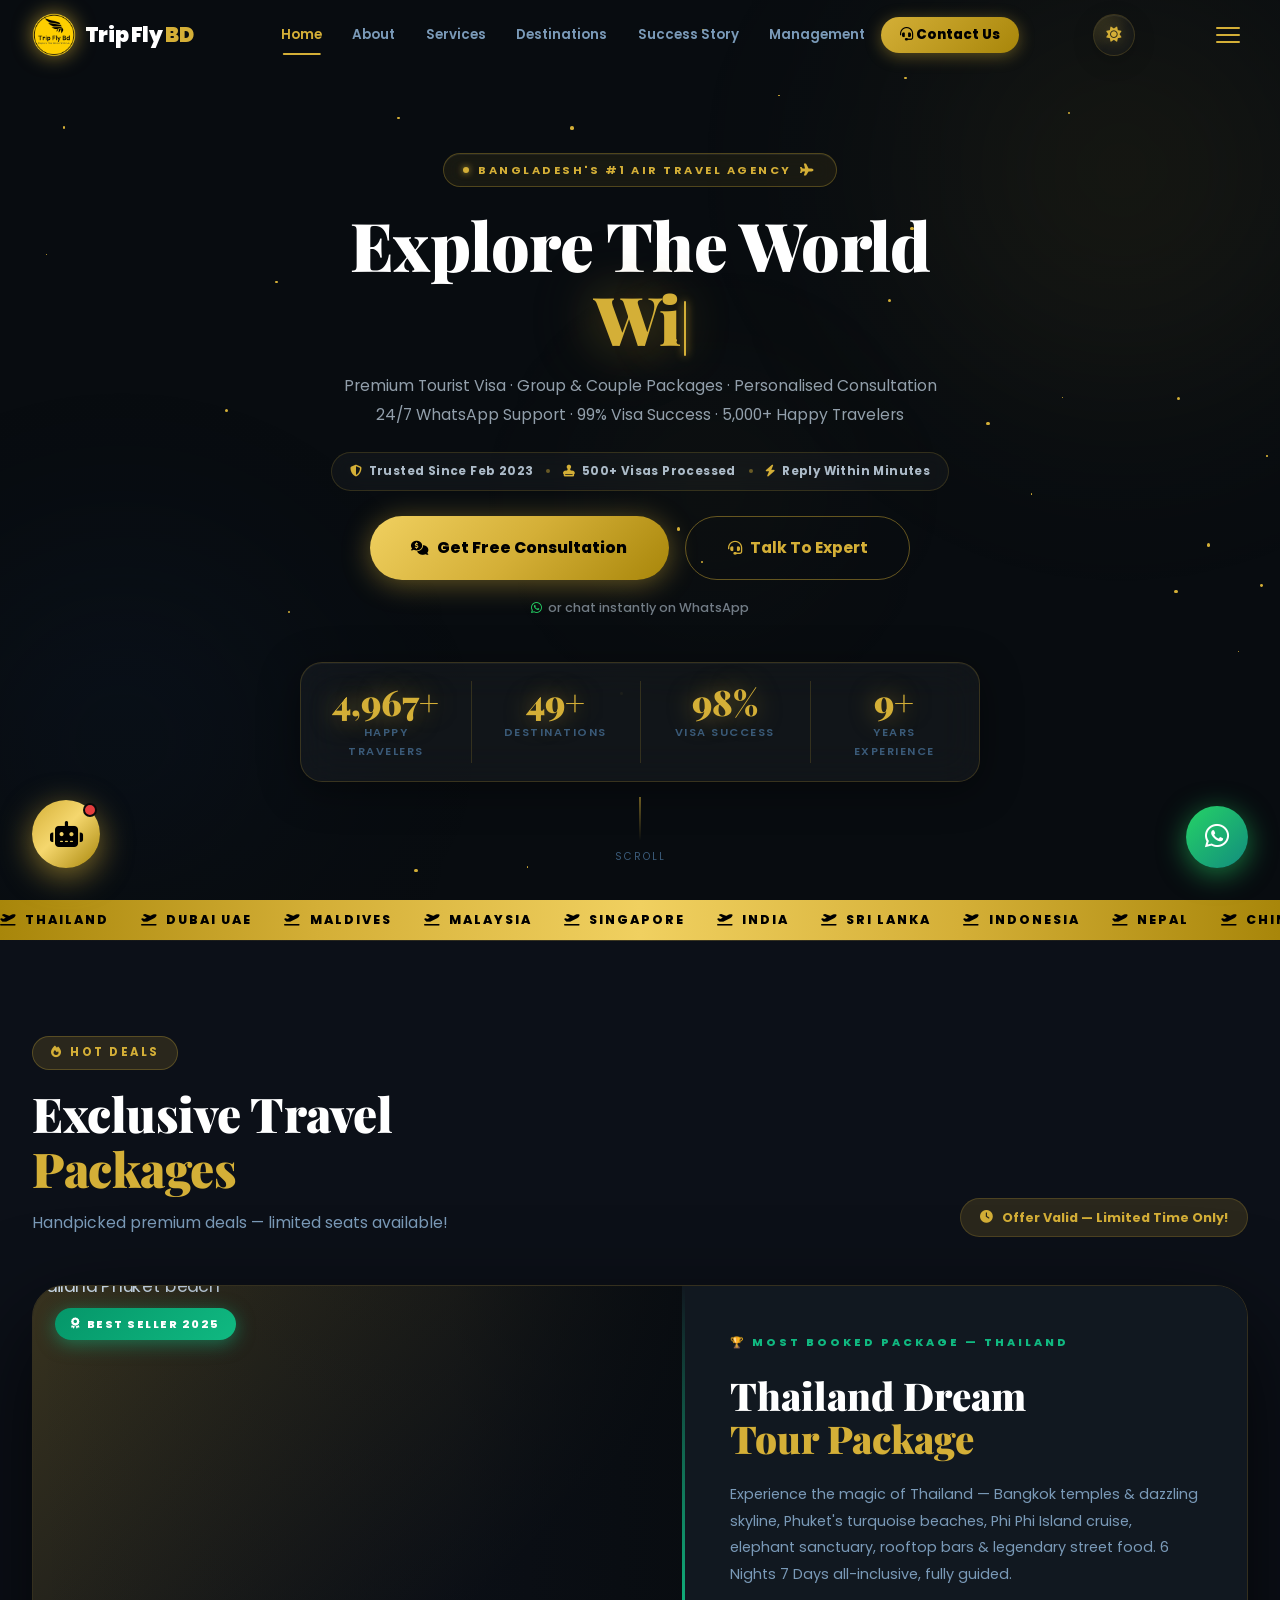
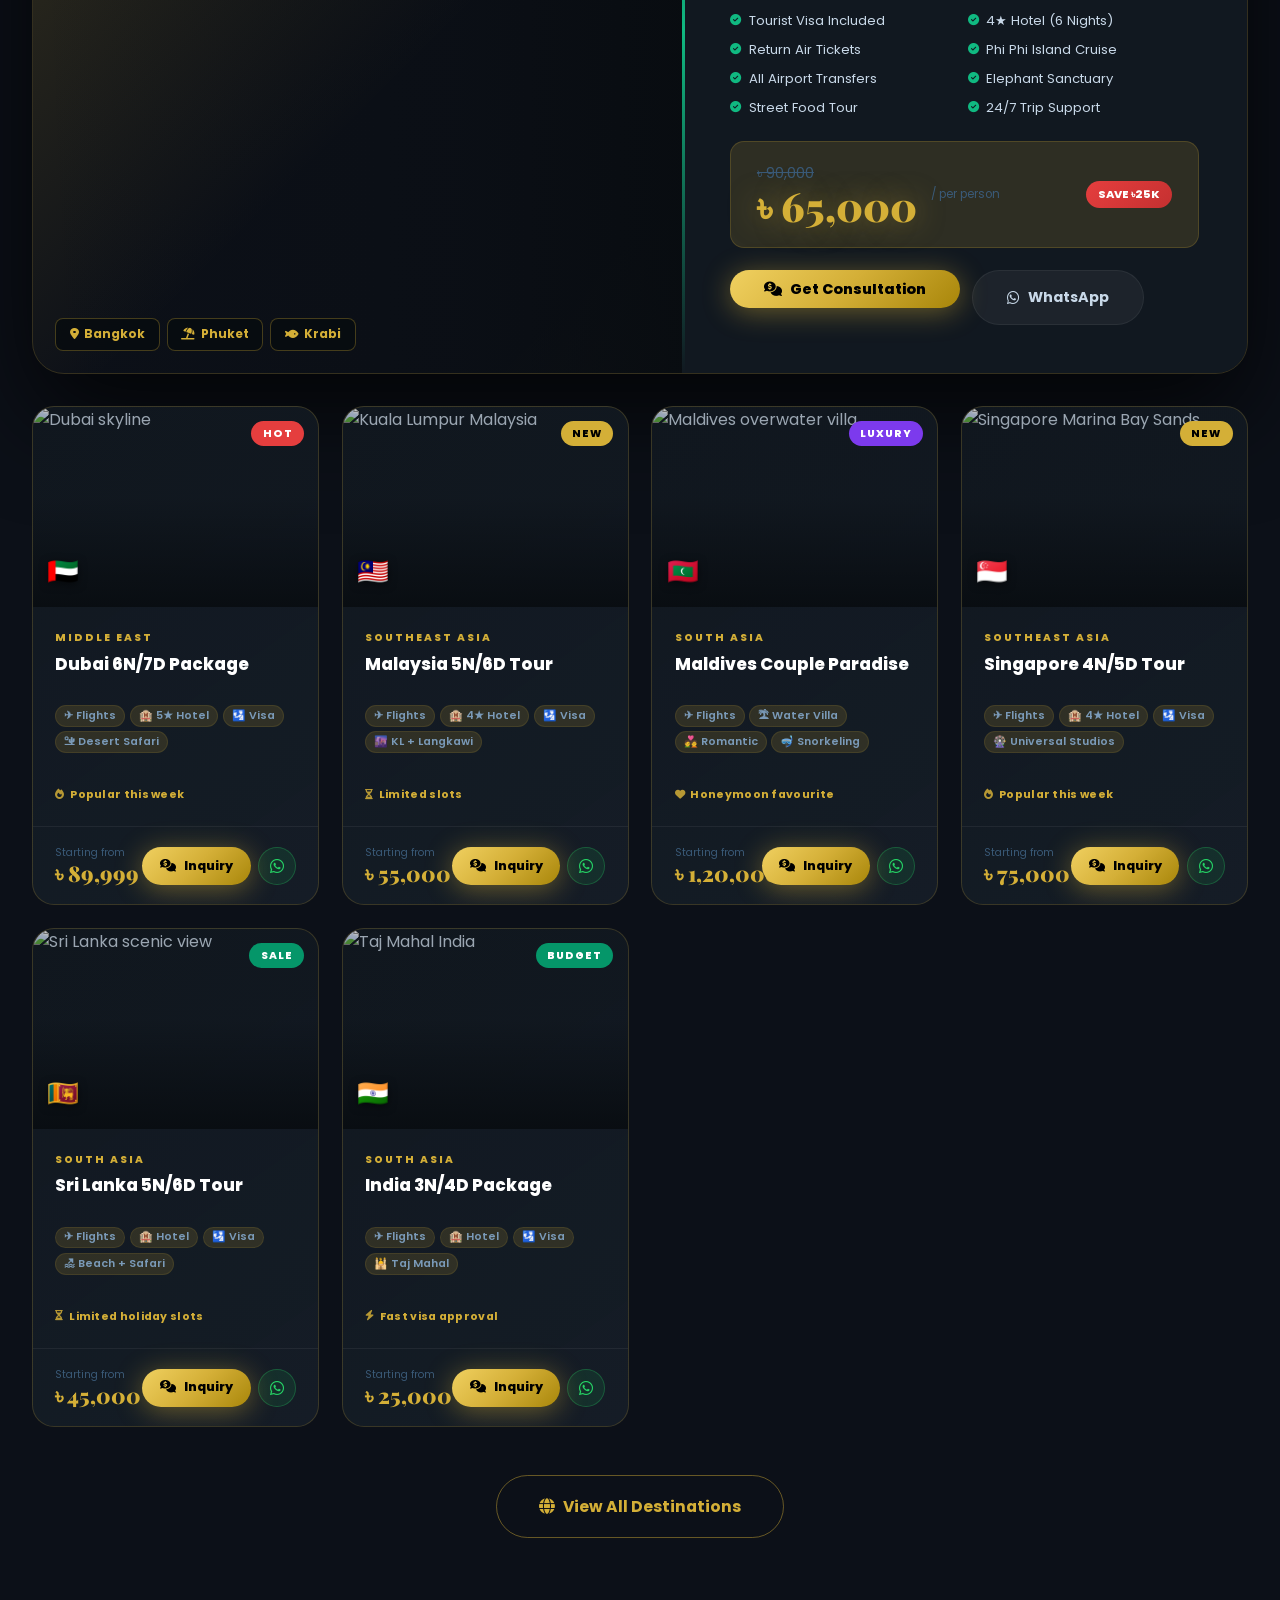
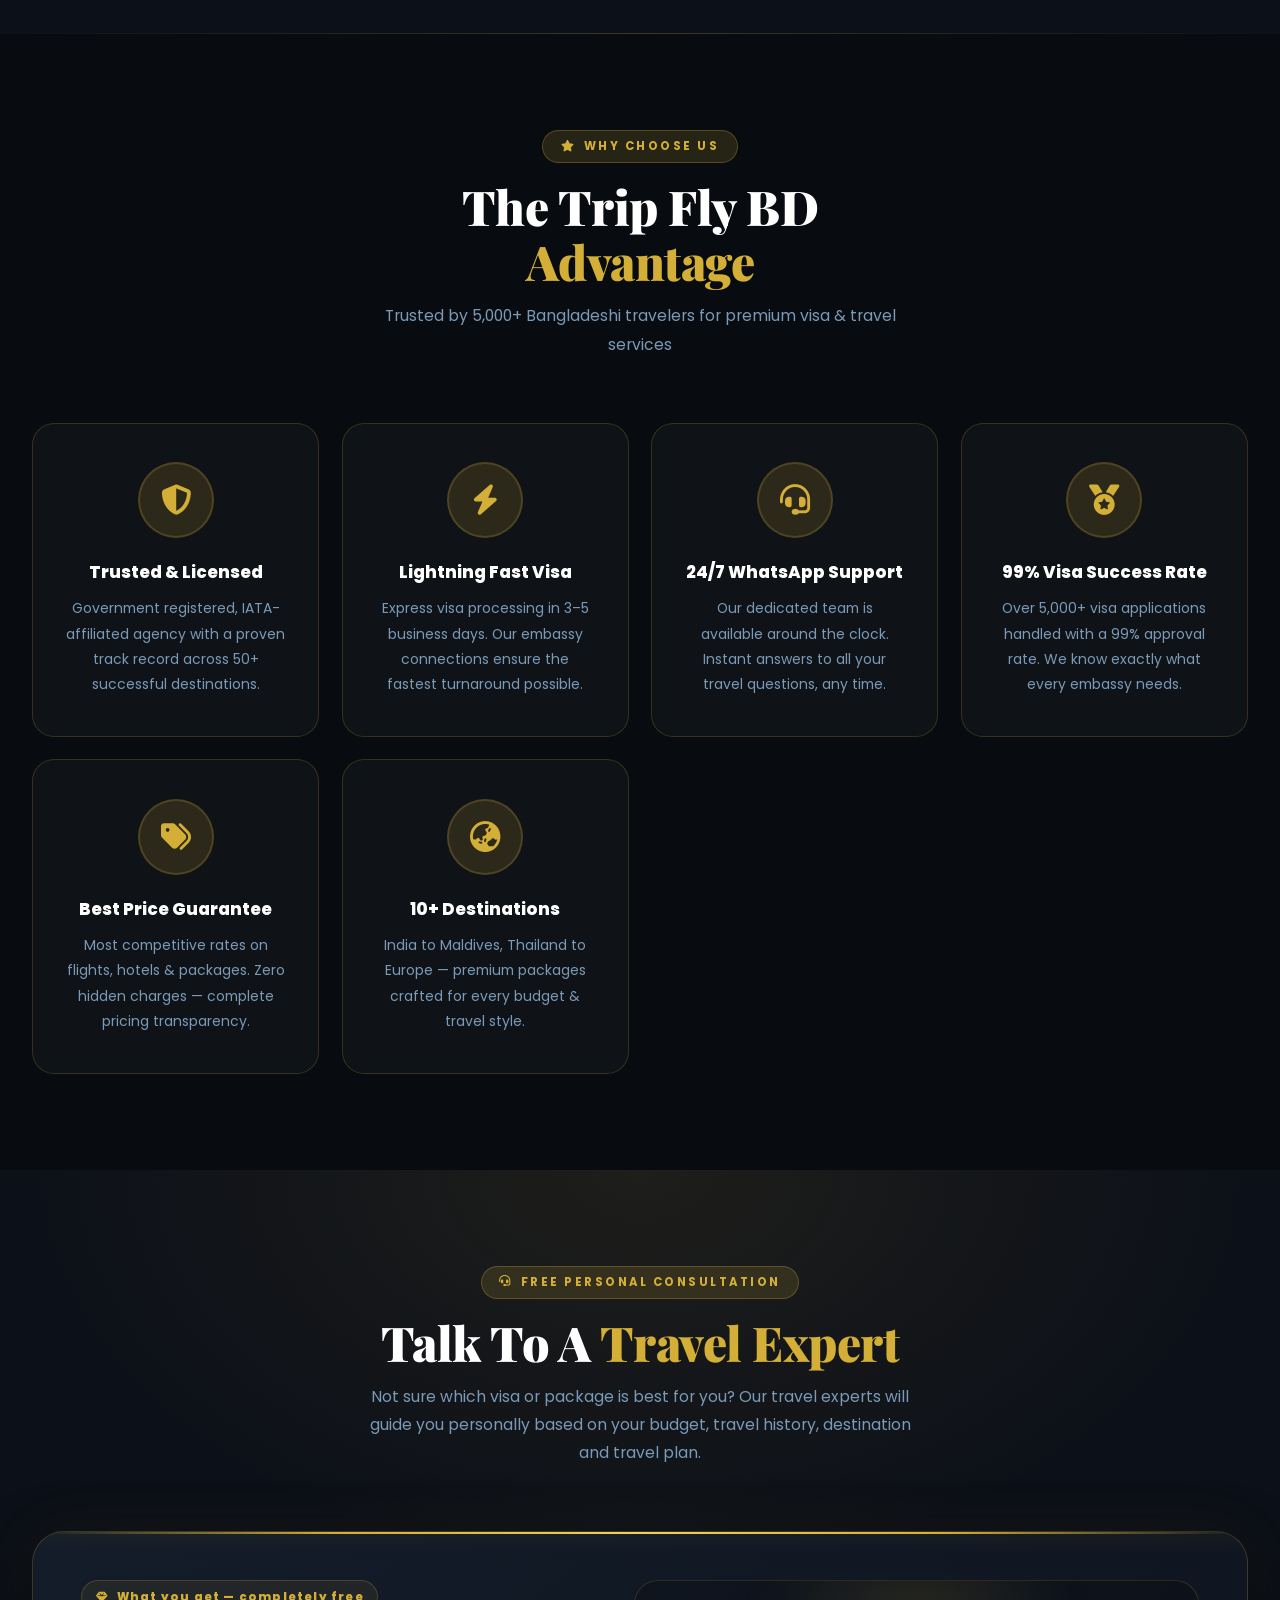
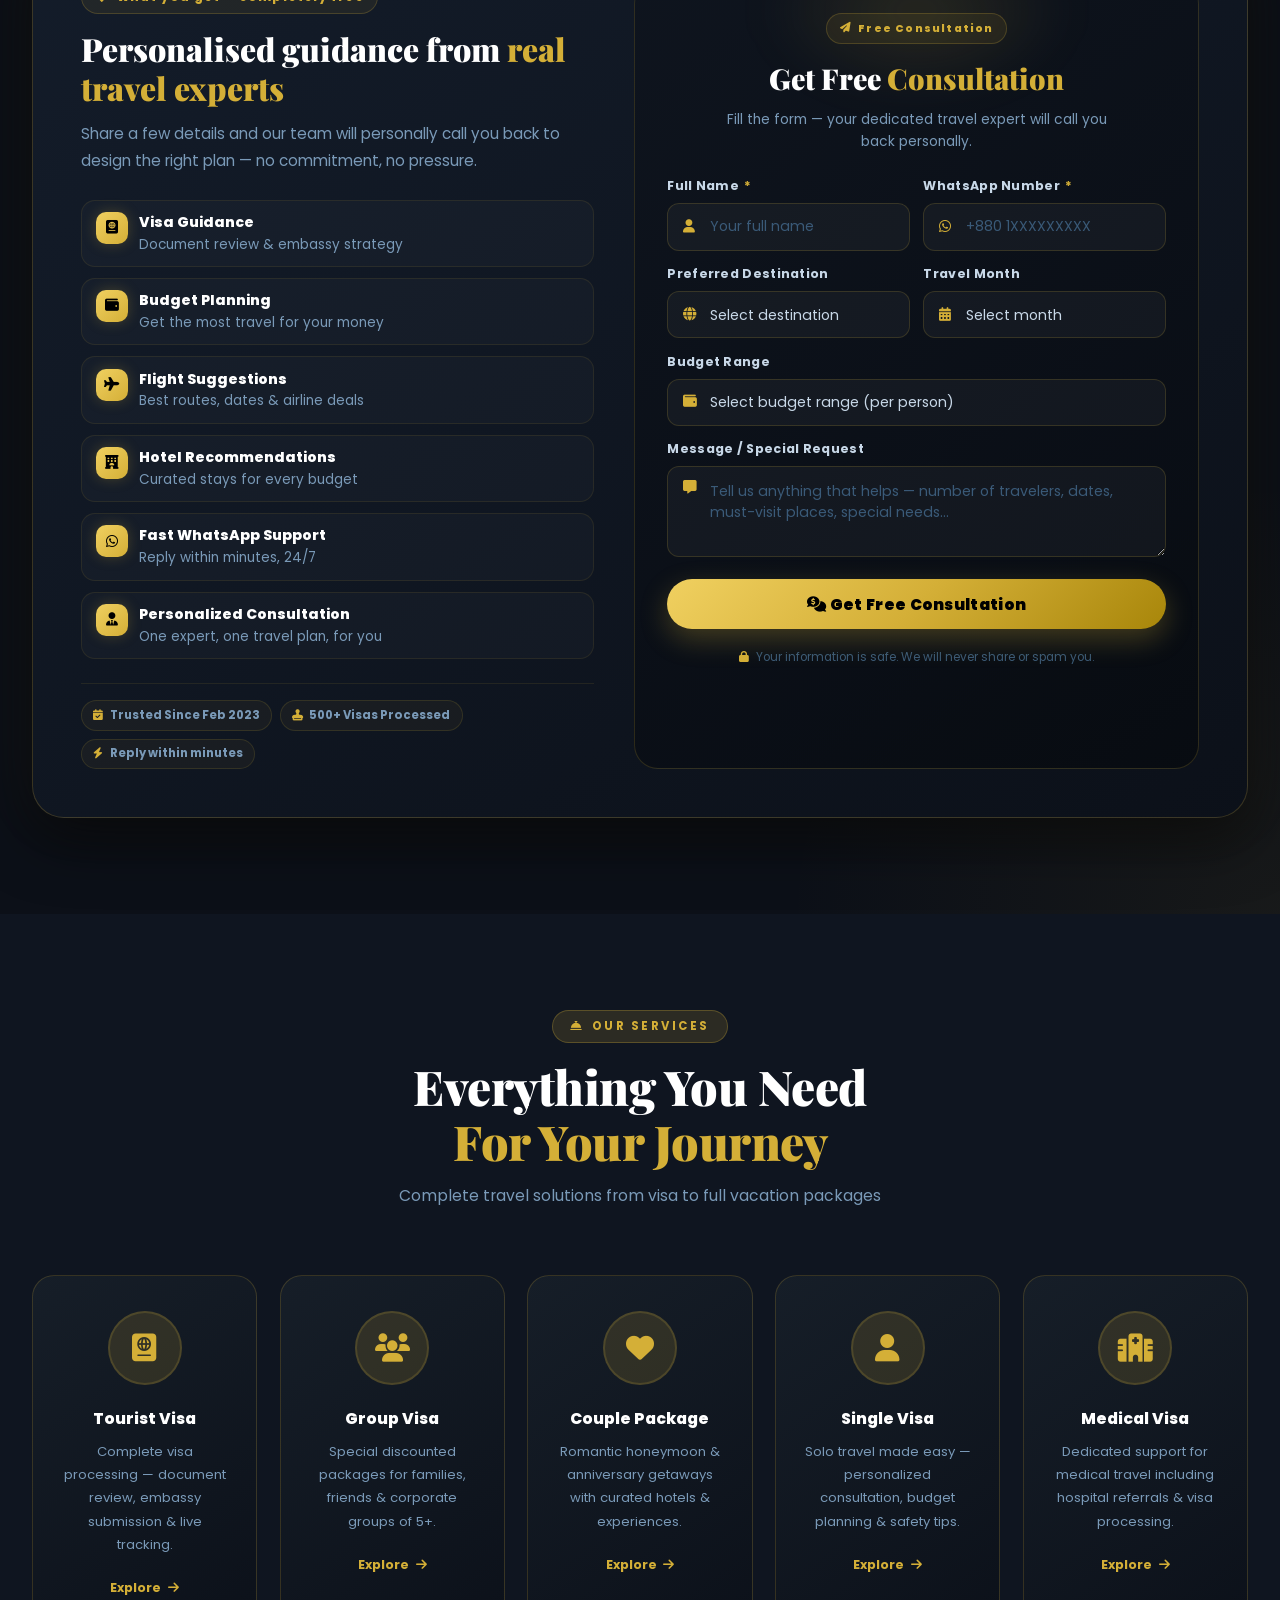
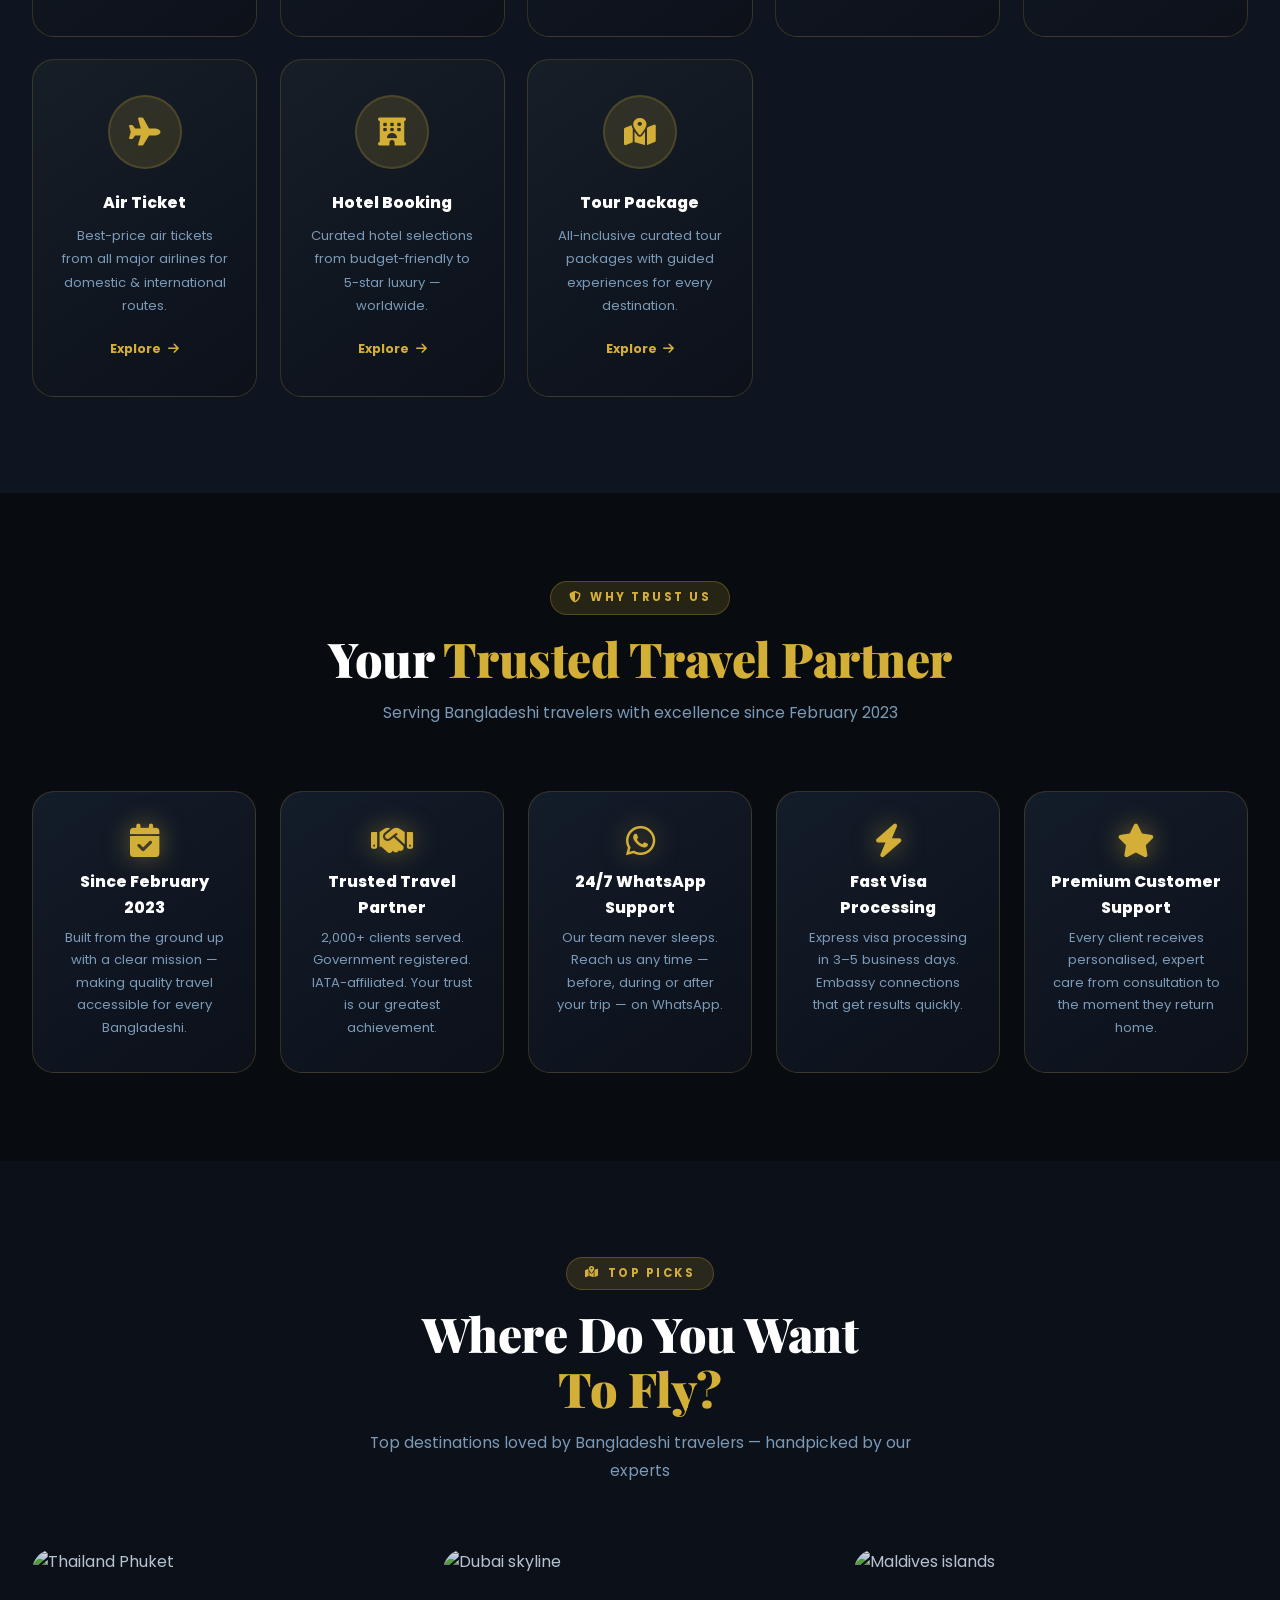
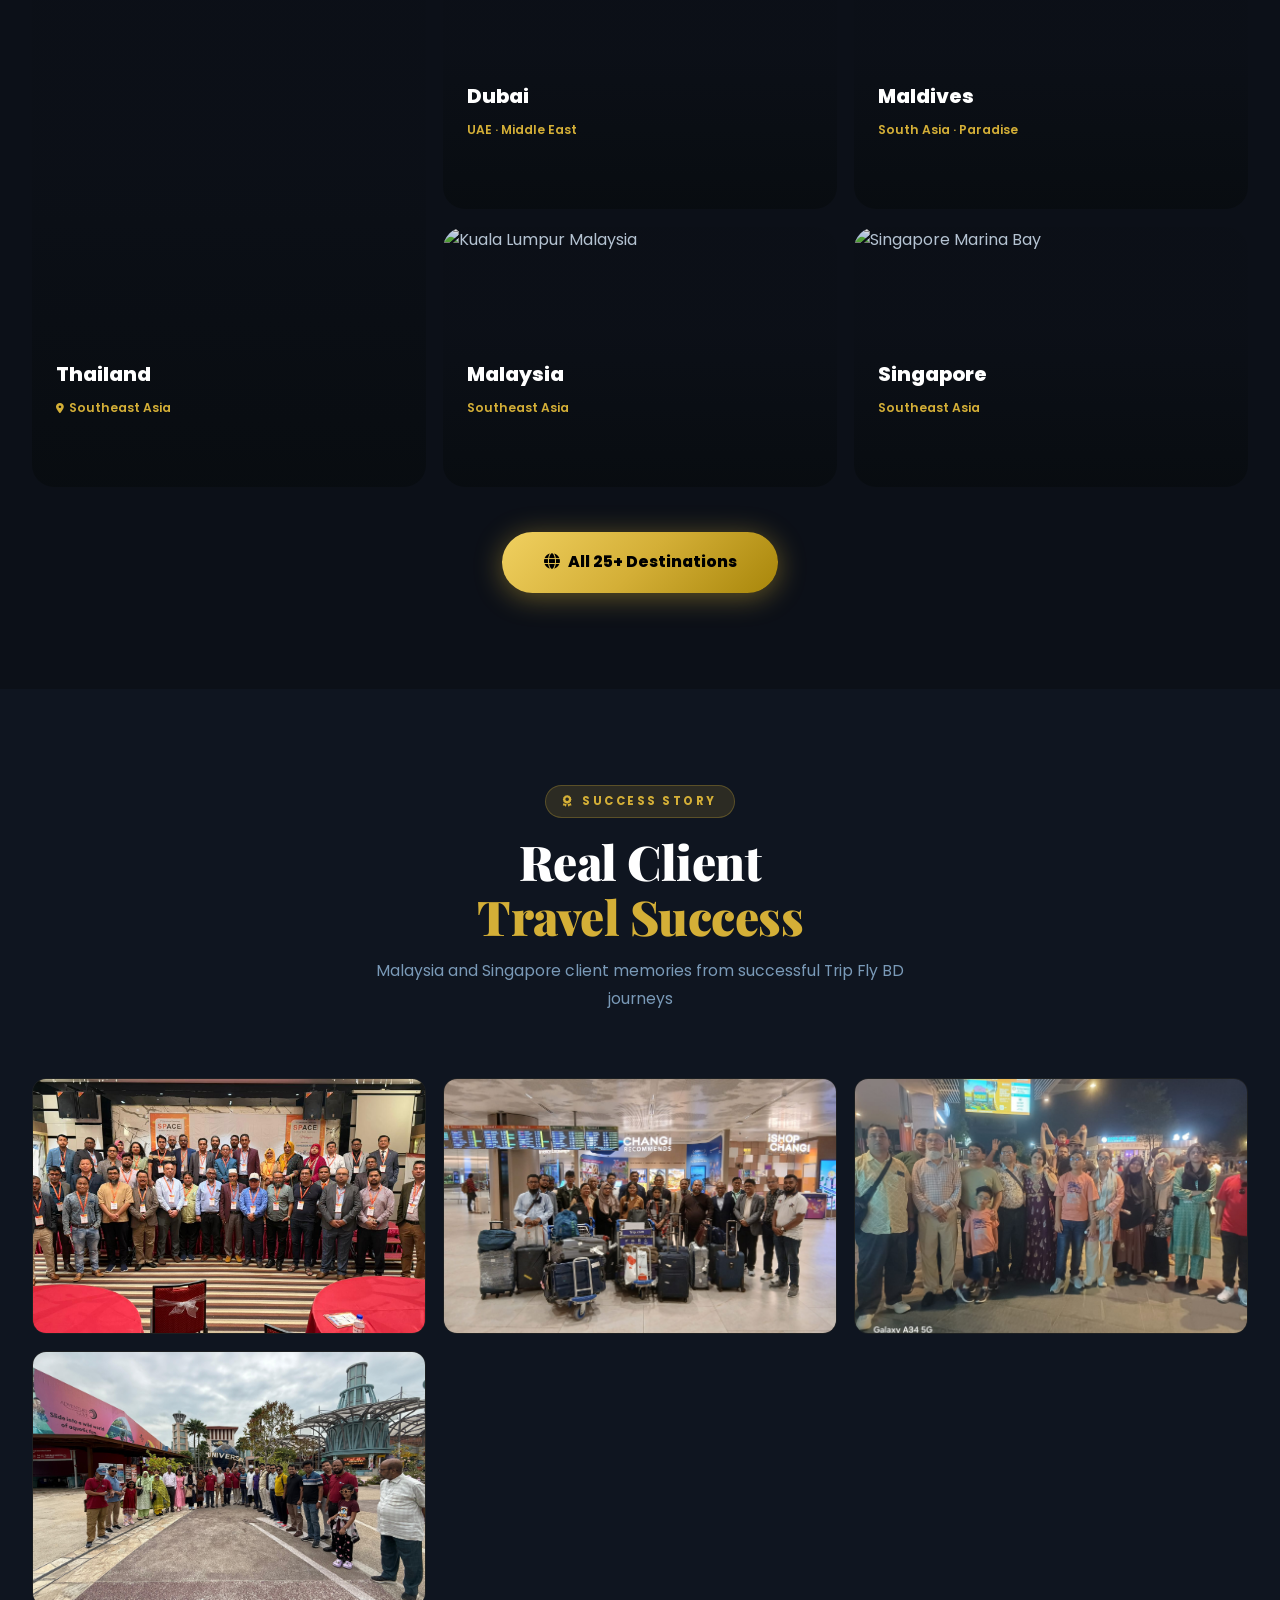
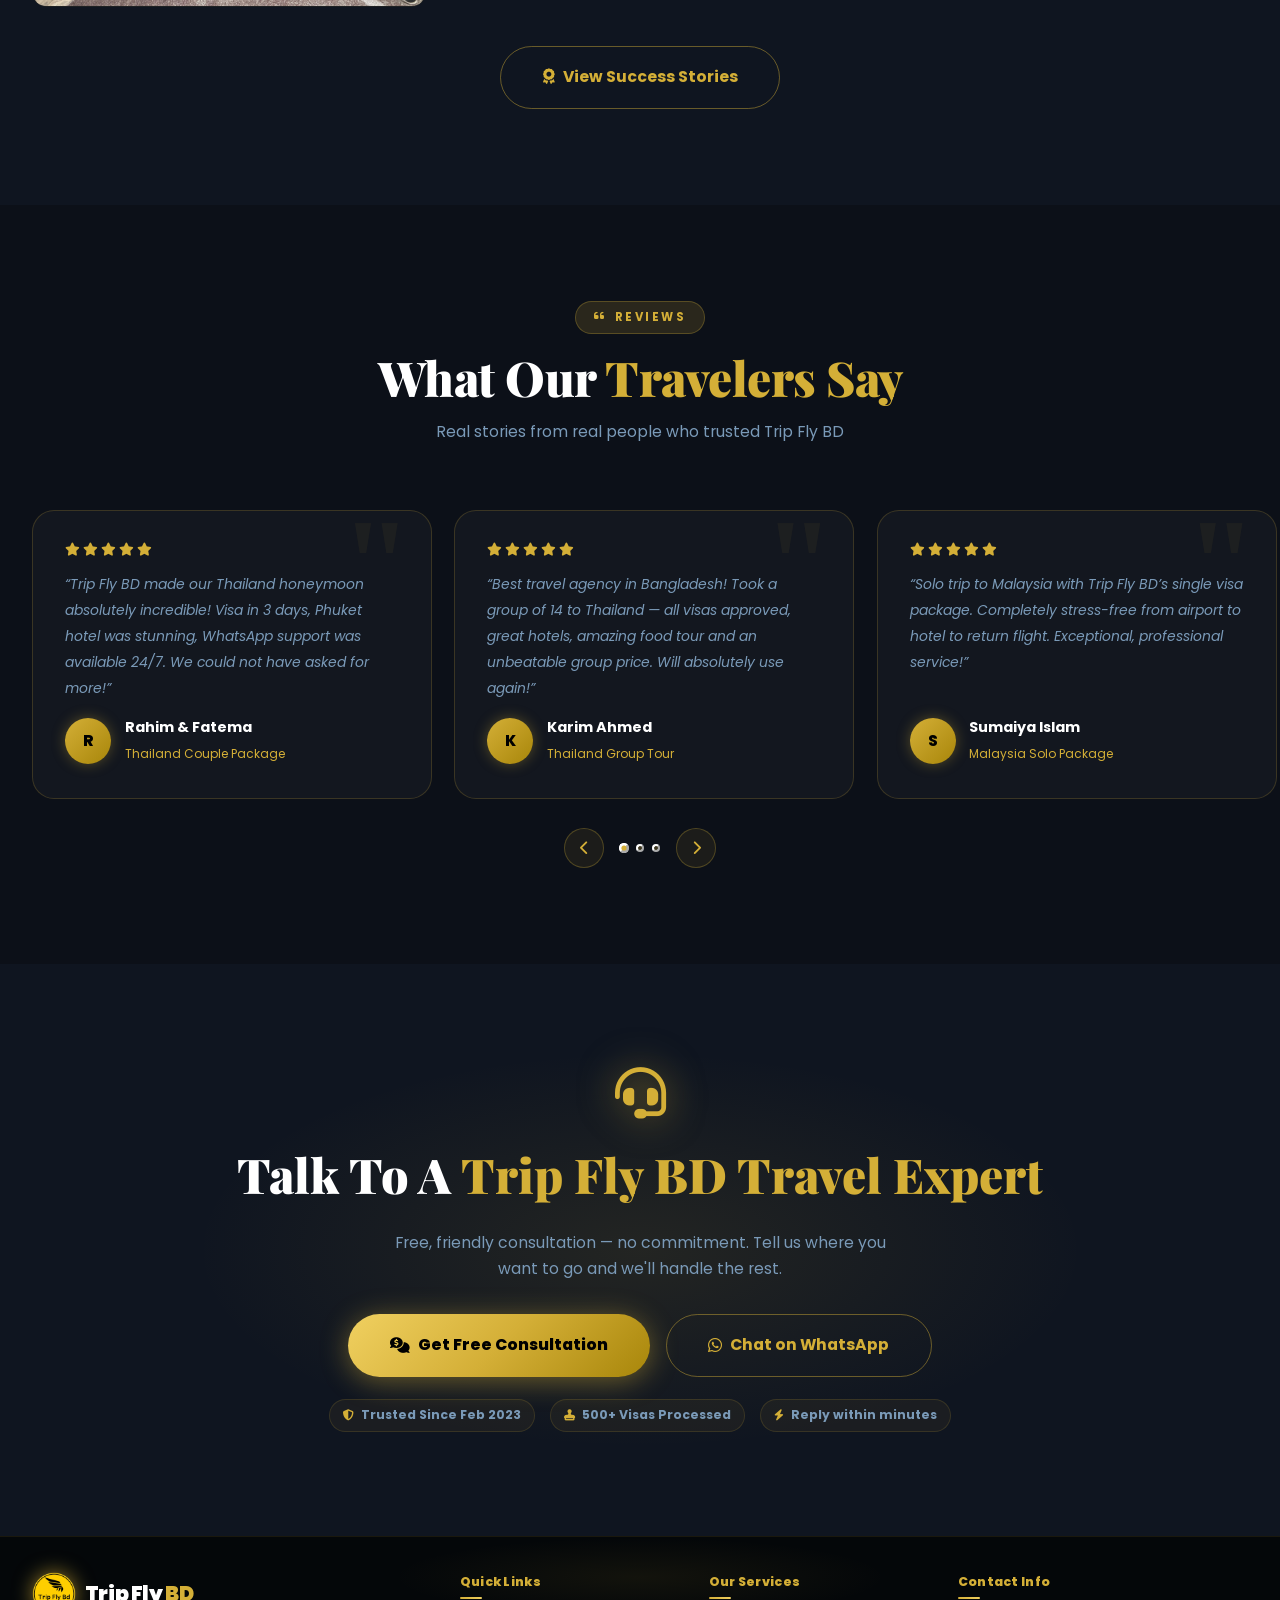
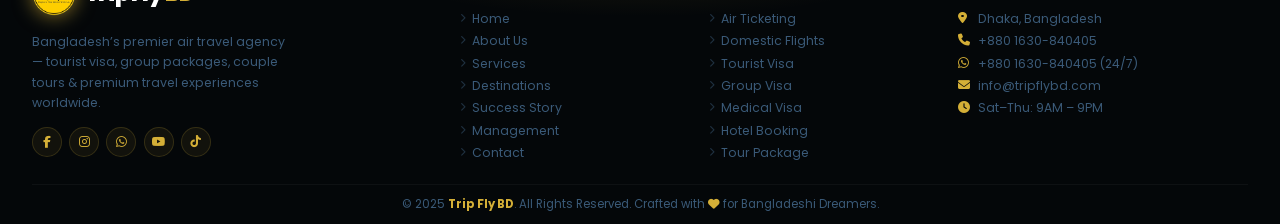
==== index.html @ 488b2ced "Initial Trip Fly BD website upload" ====
<!DOCTYPE html>
<html lang="en">
<head>
  <meta charset="UTF-8"/>
  <meta name="viewport" content="width=device-width, initial-scale=1.0, maximum-scale=5"/>
  <meta name="description" content="Trip Fly BD — Bangladesh's #1 Air Travel Agency. Tourist Visa, Group Visa, Couple Packages, Thailand, Dubai, Maldives, Malaysia &amp; more. Fast processing, 99% success rate."/>
  <meta name="theme-color" content="#D4AF37"/>
  <title>Trip Fly BD | Explore The World With Us</title>

  <!-- Preconnect -->
  <link rel="preconnect" href="https://fonts.googleapis.com"/>
  <link rel="preconnect" href="https://fonts.gstatic.com" crossorigin/>

  <!-- Font Awesome -->
  <link rel="stylesheet" href="https://cdnjs.cloudflare.com/ajax/libs/font-awesome/6.5.0/css/all.min.css"
        crossorigin="anonymous" referrerpolicy="no-referrer"/>

  <!-- CSS -->
  <link rel="stylesheet" href="css/common.css"/>
  <link rel="stylesheet" href="css/home.css"/>
  <link rel="stylesheet" href="css/chatbot.css"/>
</head>
<body>

<!-- ═══════════════════════════════════════
     NAVBAR
════════════════════════════════════════ -->
<nav class="navbar" id="navbar" role="navigation" aria-label="Main navigation">
  <div class="nav-container">
    <a href="index.html" class="nav-logo" aria-label="Trip Fly BD Home">
      <img src="images/logo.png" alt="Trip Fly BD logo" class="logo-img"/>
      <span class="logo-text">Trip Fly <span class="gold">BD</span></span>
    </a>

    <ul class="nav-menu" id="navMenu" role="menubar">
      <li role="none"><a href="index.html"        class="nav-link active" role="menuitem">Home</a></li>
      <li role="none"><a href="about.html"        class="nav-link"        role="menuitem">About</a></li>
      <li role="none"><a href="services.html"     class="nav-link"        role="menuitem">Services</a></li>
      <li role="none"><a href="destinations.html" class="nav-link"        role="menuitem">Destinations</a></li>
      <li role="none"><a href="gallery.html"      class="nav-link"        role="menuitem">Success Story</a></li>
      <li role="none"><a href="management.html"   class="nav-link"        role="menuitem">Management</a></li>
      <li role="none">
        <a href="contact.html"
           class="nav-link nav-cta" role="menuitem" aria-label="Contact Trip Fly BD">
          <i class="fas fa-headset" aria-hidden="true"></i> Contact Us
        </a>
      </li>
    </ul>

    
    <button class="theme-toggle" id="themeToggle" type="button" aria-label="Switch to light mode" aria-pressed="false">
      <i class="fas fa-sun theme-icon-light" aria-hidden="true"></i>
      <i class="fas fa-moon theme-icon-dark" aria-hidden="true"></i>
    </button>
    <button class="hamburger" id="hamburger" aria-label="Toggle mobile menu" aria-expanded="false" aria-controls="navMenu">
      <span></span><span></span><span></span>
    </button>
  </div>
</nav>


<!-- ═══════════════════════════════════════
     HERO SECTION
════════════════════════════════════════ -->
<section class="hero" id="hero" aria-label="Hero section">

  <!-- Ambient orbs -->
  <div class="hero-orb hero-orb-1" aria-hidden="true"></div>
  <div class="hero-orb hero-orb-2" aria-hidden="true"></div>
  <div class="hero-orb hero-orb-3" aria-hidden="true"></div>

  <!-- Background image -->
  <div class="hero-bg-img" aria-hidden="true">
    <img
      src="https://images.unsplash.com/photo-1528181304800-259b08848526?w=1920&q=85&fit=crop"
      alt="Thailand beautiful landscape"
      loading="eager"
      fetchpriority="high"
    />
  </div>

  <!-- Particle stars -->
  <div class="hero-particles" aria-hidden="true"></div>

  <!-- Main content -->
  <div class="hero-content">

    <div class="hero-eyebrow" aria-label="Agency tagline">
      <div class="hero-dot" aria-hidden="true"></div>
      <span>Bangladesh's #1 Air Travel Agency</span>
      <i class="fas fa-plane" aria-hidden="true" style="font-size:.75rem;"></i>
    </div>

    <h1 class="hero-title">
      Explore The World
      <span class="hero-title-accent">
        <span id="typingText" aria-live="polite">With Us</span><span class="typing-cursor" aria-hidden="true"></span>
      </span>
    </h1>

    <p class="hero-subtitle">
      Premium Tourist Visa&nbsp;·&nbsp;Group &amp; Couple Packages&nbsp;·&nbsp;Personalised Consultation<br/>
      24/7 WhatsApp Support&nbsp;·&nbsp;99% Visa Success&nbsp;·&nbsp;5,000+ Happy Travelers
    </p>

    <!-- ── HERO TRUST STRIP (new) ── -->
    <div class="hero-trust-strip" role="list" aria-label="Trust indicators">
      <span class="hts-item" role="listitem"><i class="fas fa-shield-alt"></i> Trusted Since Feb 2023</span>
      <span class="hts-divider" aria-hidden="true"></span>
      <span class="hts-item" role="listitem"><i class="fas fa-stamp"></i> 500+ Visas Processed</span>
      <span class="hts-divider" aria-hidden="true"></span>
      <span class="hts-item" role="listitem"><i class="fas fa-bolt"></i> Reply Within Minutes</span>
    </div>

    <!-- ── HERO CTAs (conversion-focused) ── -->
    <div class="hero-btns">
      <a href="#expert-consult" class="btn btn-gold btn-lg hero-cta-primary">
        <i class="fas fa-comments-dollar" aria-hidden="true"></i> Get Free Consultation
      </a>
      <a href="#expert-consult" class="btn btn-outline btn-lg hero-cta-secondary">
        <i class="fas fa-headset" aria-hidden="true"></i> Talk To Expert
      </a>
    </div>
    <div class="hero-wa-link">
      <a href="https://wa.me/8801XXXXXXXXX?text=Hello%20Trip%20Fly%20BD!%20I%20want%20to%20plan%20a%20trip."
         target="_blank" rel="noopener" aria-label="Chat on WhatsApp">
        <i class="fab fa-whatsapp" aria-hidden="true"></i> or chat instantly on WhatsApp
      </a>
    </div>

    <!-- Stats bar -->
    <div class="hero-stats" role="list" aria-label="Agency statistics">
      <div class="hero-stat" role="listitem">
        <span class="hero-stat-num" id="s1" aria-label="5000+ Happy Travelers">0+</span>
        <span class="hero-stat-lbl">Happy Travelers</span>
      </div>
      <div class="hero-stat" role="listitem">
        <span class="hero-stat-num" id="s2" aria-label="50+ Destinations">0+</span>
        <span class="hero-stat-lbl">Destinations</span>
      </div>
      <div class="hero-stat" role="listitem">
        <span class="hero-stat-num" id="s3" aria-label="99% Visa Success">0%</span>
        <span class="hero-stat-lbl">Visa Success</span>
      </div>
      <div class="hero-stat" role="listitem">
        <span class="hero-stat-num" id="s4" aria-label="10+ Years Experience">0+</span>
        <span class="hero-stat-lbl">Years Experience</span>
      </div>
    </div>

  </div><!-- /.hero-content -->

  <!-- Scroll indicator -->
  <div class="hero-scroll" aria-hidden="true">
    <div class="hero-scroll-bar"></div>
    <span>Scroll</span>
  </div>

</section>
<!-- /.hero -->


<!-- ═══════════════════════════════════════
     MARQUEE TICKER
════════════════════════════════════════ -->
<div class="marquee-strip" aria-hidden="true">
  <div class="marquee-track">
    <span><i class="fas fa-plane-departure"></i> Thailand</span>
    <span><i class="fas fa-plane-departure"></i> Dubai UAE</span>
    <span><i class="fas fa-plane-departure"></i> Maldives</span>
    <span><i class="fas fa-plane-departure"></i> Malaysia</span>
    <span><i class="fas fa-plane-departure"></i> Singapore</span>
    <span><i class="fas fa-plane-departure"></i> India</span>
    <span><i class="fas fa-plane-departure"></i> Sri Lanka</span>
    <span><i class="fas fa-plane-departure"></i> Indonesia</span>
    <span><i class="fas fa-plane-departure"></i> Nepal</span>
    <span><i class="fas fa-plane-departure"></i> China</span>
    <span><i class="fas fa-plane-departure"></i> Turkey</span>
    <span><i class="fas fa-plane-departure"></i> Europe</span>
    <!-- Duplicate for seamless loop -->
    <span><i class="fas fa-plane-departure"></i> Thailand</span>
    <span><i class="fas fa-plane-departure"></i> Dubai UAE</span>
    <span><i class="fas fa-plane-departure"></i> Maldives</span>
    <span><i class="fas fa-plane-departure"></i> Malaysia</span>
    <span><i class="fas fa-plane-departure"></i> Singapore</span>
    <span><i class="fas fa-plane-departure"></i> India</span>
    <span><i class="fas fa-plane-departure"></i> Sri Lanka</span>
    <span><i class="fas fa-plane-departure"></i> Indonesia</span>
    <span><i class="fas fa-plane-departure"></i> Nepal</span>
    <span><i class="fas fa-plane-departure"></i> China</span>
    <span><i class="fas fa-plane-departure"></i> Turkey</span>
    <span><i class="fas fa-plane-departure"></i> Europe</span>
  </div>
</div>


<!-- ═══════════════════════════════════════
     PACKAGES / OFFERS
════════════════════════════════════════ -->
<section class="packages-section section-padding" id="packages" aria-labelledby="pkg-heading">
  <div class="container">

    <div class="pkg-top-row">
      <div class="section-header" style="text-align:left;margin-bottom:0;">
        <span class="section-tag"><i class="fas fa-fire" aria-hidden="true"></i> Hot Deals</span>
        <h2 class="section-title" id="pkg-heading">Exclusive Travel<br/><span class="gold">Packages</span></h2>
        <p class="section-subtitle" style="text-align:left;margin:0;">Handpicked premium deals — limited seats available!</p>
      </div>
      <div class="pkg-timer" role="status">
        <i class="fas fa-clock" aria-hidden="true"></i>
        <span>Offer Valid — Limited Time Only!</span>
      </div>
    </div>

    <!-- ── FEATURED: THAILAND ── -->
    <article class="featured-pkg reveal-up" aria-label="Thailand featured package">
      <div class="fp-img">
        <img
          src="https://images.unsplash.com/photo-1528181304800-259b08848526?w=900&q=85&fit=crop"
          alt="Thailand Phuket beach"
          loading="lazy"
        />
        <div class="fp-img-overlay" aria-hidden="true"></div>
        <div class="fp-badge" aria-label="Best Seller badge">
          <i class="fas fa-award" aria-hidden="true"></i> BEST SELLER 2025
        </div>
        <div class="fp-pins" aria-label="Included cities">
          <span class="fp-pin"><i class="fas fa-map-marker-alt" aria-hidden="true"></i> Bangkok</span>
          <span class="fp-pin"><i class="fas fa-umbrella-beach" aria-hidden="true"></i> Phuket</span>
          <span class="fp-pin"><i class="fas fa-fish" aria-hidden="true"></i> Krabi</span>
        </div>
      </div>

      <div class="fp-details">
        <div class="fp-eyebrow">🏆 Most Booked Package — Thailand</div>
        <h2 class="fp-title">
          Thailand Dream<br/>
          <span class="gold">Tour Package</span>
        </h2>
        <p class="fp-desc">
          Experience the magic of Thailand — Bangkok temples &amp; dazzling skyline, Phuket's turquoise beaches,
          Phi Phi Island cruise, elephant sanctuary, rooftop bars &amp; legendary street food. 6 Nights 7 Days
          all-inclusive, fully guided.
        </p>

        <div class="fp-includes" aria-label="Package inclusions">
          <div class="fp-inc"><i class="fas fa-check-circle" aria-hidden="true"></i> Tourist Visa Included</div>
          <div class="fp-inc"><i class="fas fa-check-circle" aria-hidden="true"></i> 4★ Hotel (6 Nights)</div>
          <div class="fp-inc"><i class="fas fa-check-circle" aria-hidden="true"></i> Return Air Tickets</div>
          <div class="fp-inc"><i class="fas fa-check-circle" aria-hidden="true"></i> Phi Phi Island Cruise</div>
          <div class="fp-inc"><i class="fas fa-check-circle" aria-hidden="true"></i> All Airport Transfers</div>
          <div class="fp-inc"><i class="fas fa-check-circle" aria-hidden="true"></i> Elephant Sanctuary</div>
          <div class="fp-inc"><i class="fas fa-check-circle" aria-hidden="true"></i> Street Food Tour</div>
          <div class="fp-inc"><i class="fas fa-check-circle" aria-hidden="true"></i> 24/7 Trip Support</div>
        </div>

        <div class="fp-price-box">
          <div>
            <div class="fp-old-price">৳ 90,000</div>
            <div class="fp-new-price">৳ 65,000</div>
          </div>
          <div class="fp-per">/ per person</div>
          <div class="fp-save" aria-label="Save 25000 Taka">SAVE ৳25K</div>
        </div>

        <div class="fp-actions">
          <button type="button" class="btn btn-gold pkg-inquiry-btn"
                  data-package="Thailand Dream Tour Package"
                  data-destination="Thailand">
            <i class="fas fa-comments-dollar" aria-hidden="true"></i> Get Consultation
          </button>
          <a href="https://wa.me/8801XXXXXXXXX?text=I%20am%20interested%20in%20the%20Thailand%20Dream%20Package!"
             target="_blank" rel="noopener"
             class="btn btn-ghost">
            <i class="fab fa-whatsapp" aria-hidden="true"></i> WhatsApp
          </a>
        </div>
      </div>
    </article>
    <!-- /.featured-pkg -->

    <!-- ── PACKAGE GRID ── -->
    <div class="pkg-grid" aria-label="Travel package cards">

      <!-- Dubai -->
      <article class="pkg-card reveal-up delay-1" aria-label="Dubai package">
        <div class="pkg-card-img">
          <img src="https://images.unsplash.com/photo-1512453979798-5ea266f8880c?w=600&q=80&fit=crop" alt="Dubai skyline" loading="lazy"/>
          <div class="pkg-card-img-overlay" aria-hidden="true"></div>
          <span class="pkg-badge hot" aria-label="Hot deal">HOT</span>
          <span class="pkg-flag" aria-hidden="true">🇦🇪</span>
        </div>
        <div class="pkg-card-body">
          <div class="pkg-country">Middle East</div>
          <div class="pkg-name">Dubai 6N/7D Package</div>
          <div class="pkg-tags">
            <span class="pkg-tag">✈ Flights</span>
            <span class="pkg-tag">🏨 5★ Hotel</span>
            <span class="pkg-tag">🛂 Visa</span>
            <span class="pkg-tag">🏜 Desert Safari</span>
          </div>
          <div class="pkg-micro-trust"><i class="fas fa-fire"></i> Popular this week</div>
        </div>
        <div class="pkg-card-footer">
          <div class="pkg-price-area">
            <div class="pkg-price-lbl">Starting from</div>
            <div class="pkg-price">৳ 89,999</div>
          </div>
          <div class="pkg-card-actions">
            <button type="button" class="btn btn-gold btn-sm pkg-inquiry-btn"
                    data-package="Dubai 6N/7D Package" data-destination="Dubai / UAE">
              <i class="fas fa-comments-dollar"></i> Inquiry
            </button>
            <a href="https://wa.me/8801XXXXXXXXX?text=I%20need%20Dubai%20package%20info" target="_blank" rel="noopener"
               class="pkg-wa-icon" aria-label="Chat on WhatsApp about Dubai package">
              <i class="fab fa-whatsapp" aria-hidden="true"></i>
            </a>
          </div>
        </div>
      </article>

      <!-- Malaysia -->
      <article class="pkg-card reveal-up delay-2" aria-label="Malaysia package">
        <div class="pkg-card-img">
          <img src="https://images.unsplash.com/photo-1596422846543-75c6fc197f07?w=600&q=80&fit=crop" alt="Kuala Lumpur Malaysia" loading="lazy"/>
          <div class="pkg-card-img-overlay" aria-hidden="true"></div>
          <span class="pkg-badge new">NEW</span>
          <span class="pkg-flag" aria-hidden="true">🇲🇾</span>
        </div>
        <div class="pkg-card-body">
          <div class="pkg-country">Southeast Asia</div>
          <div class="pkg-name">Malaysia 5N/6D Tour</div>
          <div class="pkg-tags">
            <span class="pkg-tag">✈ Flights</span>
            <span class="pkg-tag">🏨 4★ Hotel</span>
            <span class="pkg-tag">🛂 Visa</span>
            <span class="pkg-tag">🌆 KL + Langkawi</span>
          </div>
          <div class="pkg-micro-trust"><i class="fas fa-hourglass-half"></i> Limited slots</div>
        </div>
        <div class="pkg-card-footer">
          <div class="pkg-price-area">
            <div class="pkg-price-lbl">Starting from</div>
            <div class="pkg-price">৳ 55,000</div>
          </div>
          <div class="pkg-card-actions">
            <button type="button" class="btn btn-gold btn-sm pkg-inquiry-btn"
                    data-package="Malaysia 5N/6D Tour" data-destination="Malaysia">
              <i class="fas fa-comments-dollar"></i> Inquiry
            </button>
            <a href="https://wa.me/8801XXXXXXXXX?text=I%20need%20Malaysia%20package%20info" target="_blank" rel="noopener"
               class="pkg-wa-icon" aria-label="Chat on WhatsApp about Malaysia package">
              <i class="fab fa-whatsapp" aria-hidden="true"></i>
            </a>
          </div>
        </div>
      </article>

      <!-- Maldives -->
      <article class="pkg-card reveal-up delay-3" aria-label="Maldives package">
        <div class="pkg-card-img">
          <img src="https://images.unsplash.com/photo-1573843981267-be1999ff37cd?w=600&q=80&fit=crop" alt="Maldives overwater villa" loading="lazy"/>
          <div class="pkg-card-img-overlay" aria-hidden="true"></div>
          <span class="pkg-badge lux">LUXURY</span>
          <span class="pkg-flag" aria-hidden="true">🇲🇻</span>
        </div>
        <div class="pkg-card-body">
          <div class="pkg-country">South Asia</div>
          <div class="pkg-name">Maldives Couple Paradise</div>
          <div class="pkg-tags">
            <span class="pkg-tag">✈ Flights</span>
            <span class="pkg-tag">🏝 Water Villa</span>
            <span class="pkg-tag">💑 Romantic</span>
            <span class="pkg-tag">🤿 Snorkeling</span>
          </div>
          <div class="pkg-micro-trust"><i class="fas fa-heart"></i> Honeymoon favourite</div>
        </div>
        <div class="pkg-card-footer">
          <div class="pkg-price-area">
            <div class="pkg-price-lbl">Starting from</div>
            <div class="pkg-price">৳ 1,20,000</div>
          </div>
          <div class="pkg-card-actions">
            <button type="button" class="btn btn-gold btn-sm pkg-inquiry-btn"
                    data-package="Maldives Couple Paradise" data-destination="Maldives">
              <i class="fas fa-comments-dollar"></i> Inquiry
            </button>
            <a href="https://wa.me/8801XXXXXXXXX?text=I%20need%20Maldives%20package%20info" target="_blank" rel="noopener"
               class="pkg-wa-icon" aria-label="Chat on WhatsApp about Maldives package">
              <i class="fab fa-whatsapp" aria-hidden="true"></i>
            </a>
          </div>
        </div>
      </article>

      <!-- Singapore -->
      <article class="pkg-card reveal-up delay-1" aria-label="Singapore package">
        <div class="pkg-card-img">
          <img src="https://images.unsplash.com/photo-1525625293386-3f8f99389edd?w=600&q=80&fit=crop" alt="Singapore Marina Bay Sands" loading="lazy"/>
          <div class="pkg-card-img-overlay" aria-hidden="true"></div>
          <span class="pkg-badge new">NEW</span>
          <span class="pkg-flag" aria-hidden="true">🇸🇬</span>
        </div>
        <div class="pkg-card-body">
          <div class="pkg-country">Southeast Asia</div>
          <div class="pkg-name">Singapore 4N/5D Tour</div>
          <div class="pkg-tags">
            <span class="pkg-tag">✈ Flights</span>
            <span class="pkg-tag">🏨 4★ Hotel</span>
            <span class="pkg-tag">🛂 Visa</span>
            <span class="pkg-tag">🎡 Universal Studios</span>
          </div>
          <div class="pkg-micro-trust"><i class="fas fa-fire"></i> Popular this week</div>
        </div>
        <div class="pkg-card-footer">
          <div class="pkg-price-area">
            <div class="pkg-price-lbl">Starting from</div>
            <div class="pkg-price">৳ 75,000</div>
          </div>
          <div class="pkg-card-actions">
            <button type="button" class="btn btn-gold btn-sm pkg-inquiry-btn"
                    data-package="Singapore 4N/5D Tour" data-destination="Singapore">
              <i class="fas fa-comments-dollar"></i> Inquiry
            </button>
            <a href="https://wa.me/8801XXXXXXXXX?text=I%20need%20Singapore%20package%20info" target="_blank" rel="noopener"
               class="pkg-wa-icon" aria-label="Chat on WhatsApp about Singapore package">
              <i class="fab fa-whatsapp" aria-hidden="true"></i>
            </a>
          </div>
        </div>
      </article>

      <!-- Sri Lanka -->
      <article class="pkg-card reveal-up delay-2" aria-label="Sri Lanka package">
        <div class="pkg-card-img">
          <img src="https://images.unsplash.com/photo-1506905925346-21bda4d32df4?w=600&q=80&fit=crop" alt="Sri Lanka scenic view" loading="lazy"/>
          <div class="pkg-card-img-overlay" aria-hidden="true"></div>
          <span class="pkg-badge sale">SALE</span>
          <span class="pkg-flag" aria-hidden="true">🇱🇰</span>
        </div>
        <div class="pkg-card-body">
          <div class="pkg-country">South Asia</div>
          <div class="pkg-name">Sri Lanka 5N/6D Tour</div>
          <div class="pkg-tags">
            <span class="pkg-tag">✈ Flights</span>
            <span class="pkg-tag">🏨 Hotel</span>
            <span class="pkg-tag">🛂 Visa</span>
            <span class="pkg-tag">🏖 Beach + Safari</span>
          </div>
          <div class="pkg-micro-trust"><i class="fas fa-hourglass-half"></i> Limited holiday slots</div>
        </div>
        <div class="pkg-card-footer">
          <div class="pkg-price-area">
            <div class="pkg-price-lbl">Starting from</div>
            <div class="pkg-price">৳ 45,000</div>
          </div>
          <div class="pkg-card-actions">
            <button type="button" class="btn btn-gold btn-sm pkg-inquiry-btn"
                    data-package="Sri Lanka 5N/6D Tour" data-destination="Sri Lanka">
              <i class="fas fa-comments-dollar"></i> Inquiry
            </button>
            <a href="https://wa.me/8801XXXXXXXXX?text=I%20need%20Sri%20Lanka%20package%20info" target="_blank" rel="noopener"
               class="pkg-wa-icon" aria-label="Chat on WhatsApp about Sri Lanka package">
              <i class="fab fa-whatsapp" aria-hidden="true"></i>
            </a>
          </div>
        </div>
      </article>

      <!-- India -->
      <article class="pkg-card reveal-up delay-3" aria-label="India package">
        <div class="pkg-card-img">
          <img src="https://images.unsplash.com/photo-1564507592333-c60657eea523?w=600&q=80&fit=crop" alt="Taj Mahal India" loading="lazy"/>
          <div class="pkg-card-img-overlay" aria-hidden="true"></div>
          <span class="pkg-badge sale">BUDGET</span>
          <span class="pkg-flag" aria-hidden="true">🇮🇳</span>
        </div>
        <div class="pkg-card-body">
          <div class="pkg-country">South Asia</div>
          <div class="pkg-name">India 3N/4D Package</div>
          <div class="pkg-tags">
            <span class="pkg-tag">✈ Flights</span>
            <span class="pkg-tag">🏨 Hotel</span>
            <span class="pkg-tag">🛂 Visa</span>
            <span class="pkg-tag">🕌 Taj Mahal</span>
          </div>
          <div class="pkg-micro-trust"><i class="fas fa-bolt"></i> Fast visa approval</div>
        </div>
        <div class="pkg-card-footer">
          <div class="pkg-price-area">
            <div class="pkg-price-lbl">Starting from</div>
            <div class="pkg-price">৳ 25,000</div>
          </div>
          <div class="pkg-card-actions">
            <button type="button" class="btn btn-gold btn-sm pkg-inquiry-btn"
                    data-package="India 3N/4D Package" data-destination="India">
              <i class="fas fa-comments-dollar"></i> Inquiry
            </button>
            <a href="https://wa.me/8801XXXXXXXXX?text=I%20need%20India%20package%20info" target="_blank" rel="noopener"
               class="pkg-wa-icon" aria-label="Chat on WhatsApp about India package">
              <i class="fab fa-whatsapp" aria-hidden="true"></i>
            </a>
          </div>
        </div>
      </article>

    </div><!-- /.pkg-grid -->

    <div style="text-align:center; margin-top:clamp(1.8rem,4vw,3rem);">
      <a href="destinations.html" class="btn btn-outline btn-lg">
        <i class="fas fa-globe" aria-hidden="true"></i> View All Destinations
      </a>
    </div>

  </div><!-- /.container -->
</section>


<!-- ═══════════════════════════════════════
     WHY CHOOSE US
════════════════════════════════════════ -->
<section class="why-section section-padding" aria-labelledby="why-heading">
  <div class="container">
    <div class="section-header">
      <span class="section-tag"><i class="fas fa-star" aria-hidden="true"></i> Why Choose Us</span>
      <h2 class="section-title" id="why-heading">The Trip Fly BD<br/><span class="gold">Advantage</span></h2>
      <p class="section-subtitle">Trusted by 5,000+ Bangladeshi travelers for premium visa &amp; travel services</p>
    </div>

    <div class="why-grid" role="list">

      <div class="why-card reveal-up delay-1" role="listitem">
        <div class="why-icon" aria-hidden="true"><i class="fas fa-shield-alt"></i></div>
        <h3>Trusted &amp; Licensed</h3>
        <p>Government registered, IATA-affiliated agency with a proven track record across 50+ successful destinations.</p>
      </div>

      <div class="why-card reveal-up delay-2" role="listitem">
        <div class="why-icon" aria-hidden="true"><i class="fas fa-bolt"></i></div>
        <h3>Lightning Fast Visa</h3>
        <p>Express visa processing in 3–5 business days. Our embassy connections ensure the fastest turnaround possible.</p>
      </div>

      <div class="why-card reveal-up delay-3" role="listitem">
        <div class="why-icon" aria-hidden="true"><i class="fas fa-headset"></i></div>
        <h3>24/7 WhatsApp Support</h3>
        <p>Our dedicated team is available around the clock. Instant answers to all your travel questions, any time.</p>
      </div>

      <div class="why-card reveal-up delay-1" role="listitem">
        <div class="why-icon" aria-hidden="true"><i class="fas fa-medal"></i></div>
        <h3>99% Visa Success Rate</h3>
        <p>Over 5,000+ visa applications handled with a 99% approval rate. We know exactly what every embassy needs.</p>
      </div>

      <div class="why-card reveal-up delay-2" role="listitem">
        <div class="why-icon" aria-hidden="true"><i class="fas fa-tags"></i></div>
        <h3>Best Price Guarantee</h3>
        <p>Most competitive rates on flights, hotels &amp; packages. Zero hidden charges — complete pricing transparency.</p>
      </div>

      <div class="why-card reveal-up delay-3" role="listitem">
        <div class="why-icon" aria-hidden="true"><i class="fas fa-globe-asia"></i></div>
        <h3>10+ Destinations</h3>
        <p>India to Maldives, Thailand to Europe — premium packages crafted for every budget &amp; travel style.</p>
      </div>

    </div><!-- /.why-grid -->
  </div>
</section>


<!-- ═══════════════════════════════════════
     TALK TO TRAVEL EXPERT — Consultation
════════════════════════════════════════ -->
<section class="expert-section" id="expert-consult" aria-labelledby="expert-heading">
  <div class="container">

    <div class="section-header reveal-up">
      <span class="section-tag"><i class="fas fa-headset" aria-hidden="true"></i> Free Personal Consultation</span>
      <h2 class="section-title" id="expert-heading">Talk To A <span class="gold">Travel Expert</span></h2>
      <p class="section-subtitle">Not sure which visa or package is best for you? Our travel experts will guide you personally based on your budget, travel history, destination and travel plan.</p>
    </div>

    <div class="expert-card reveal-up">

      <!-- LEFT: Benefits -->
      <div class="expert-left">
        <div class="expert-eyebrow"><i class="fas fa-gem"></i> What you get — completely free</div>
        <h3 class="expert-left-title">Personalised guidance from <span class="gold">real travel experts</span></h3>
        <p class="expert-left-desc">Share a few details and our team will personally call you back to design the right plan — no commitment, no pressure.</p>

        <ul class="expert-benefits" role="list">
          <li><i class="fas fa-passport"></i> <span><strong>Visa Guidance</strong><br/>Document review &amp; embassy strategy</span></li>
          <li><i class="fas fa-wallet"></i> <span><strong>Budget Planning</strong><br/>Get the most travel for your money</span></li>
          <li><i class="fas fa-plane"></i> <span><strong>Flight Suggestions</strong><br/>Best routes, dates &amp; airline deals</span></li>
          <li><i class="fas fa-hotel"></i> <span><strong>Hotel Recommendations</strong><br/>Curated stays for every budget</span></li>
          <li><i class="fab fa-whatsapp"></i> <span><strong>Fast WhatsApp Support</strong><br/>Reply within minutes, 24/7</span></li>
          <li><i class="fas fa-user-tie"></i> <span><strong>Personalized Consultation</strong><br/>One expert, one travel plan, for you</span></li>
        </ul>

        <div class="expert-trust-row">
          <div class="etr-item"><i class="fas fa-calendar-check"></i> Trusted Since Feb 2023</div>
          <div class="etr-item"><i class="fas fa-stamp"></i> 500+ Visas Processed</div>
          <div class="etr-item"><i class="fas fa-bolt"></i> Reply within minutes</div>
        </div>
      </div>

      <!-- RIGHT: Form -->
      <div class="expert-right">
        <div class="expert-form-top-glow" aria-hidden="true"></div>

        <div class="expert-form-head">
          <span class="ef-eyebrow"><i class="fas fa-paper-plane"></i> Free Consultation</span>
          <h3>Get Free <span class="gold">Consultation</span></h3>
          <p>Fill the form — your dedicated travel expert will call you back personally.</p>
        </div>

        <form class="expert-form" id="expertForm" novalidate autocomplete="off">

          <!-- Honeypot -->
          <input type="text" id="exHoneypot" name="website" class="ex-honeypot" tabindex="-1" autocomplete="off"/>

          <div class="ef-row">
            <div class="ef-field">
              <label for="exName">Full Name <span class="ef-req">*</span></label>
              <div class="ef-input-wrap">
                <i class="fas fa-user"></i>
                <input type="text" id="exName" placeholder="Your full name" required/>
              </div>
            </div>
            <div class="ef-field">
              <label for="exPhone">WhatsApp Number <span class="ef-req">*</span></label>
              <div class="ef-input-wrap">
                <i class="fab fa-whatsapp"></i>
                <input type="tel" id="exPhone" placeholder="+880 1XXXXXXXXX" required/>
              </div>
            </div>
          </div>

          <div class="ef-row">
            <div class="ef-field">
              <label for="exDest">Preferred Destination</label>
              <div class="ef-input-wrap">
                <i class="fas fa-globe"></i>
                <select id="exDest">
                  <option value="" disabled selected>Select destination</option>
                  <option>Thailand</option><option>Dubai / UAE</option><option>Malaysia</option>
                  <option>Maldives</option><option>Singapore</option><option>India</option>
                  <option>Sri Lanka</option><option>Indonesia</option><option>Nepal</option>
                  <option>China</option><option>Japan</option><option>Turkey</option>
                  <option>Saudi Arabia</option><option>Qatar</option><option>UK</option>
                  <option>USA</option><option>Canada</option><option>Australia</option>
                  <option>Portugal</option><option>Not Sure — Need Suggestion</option>
                </select>
              </div>
            </div>
            <div class="ef-field">
              <label for="exMonth">Travel Month</label>
              <div class="ef-input-wrap">
                <i class="fas fa-calendar-alt"></i>
                <select id="exMonth">
                  <option value="" disabled selected>Select month</option>
                  <option>This Month</option><option>Next Month</option>
                  <option>Within 3 Months</option><option>Within 6 Months</option>
                  <option>Within 1 Year</option><option>Flexible / Just Exploring</option>
                </select>
              </div>
            </div>
          </div>

          <div class="ef-field">
            <label for="exBudget">Budget Range</label>
            <div class="ef-input-wrap">
              <i class="fas fa-wallet"></i>
              <select id="exBudget">
                <option value="" disabled selected>Select budget range (per person)</option>
                <option>Under ৳30,000</option>
                <option>৳30,000 – ৳60,000</option>
                <option>৳60,000 – ৳1,00,000</option>
                <option>৳1,00,000 – ৳2,00,000</option>
                <option>৳2,00,000+</option>
                <option>Need Expert Suggestion</option>
              </select>
            </div>
          </div>

          <div class="ef-field">
            <label for="exMessage">Message / Special Request</label>
            <div class="ef-input-wrap ef-textarea-wrap">
              <i class="fas fa-comment-alt"></i>
              <textarea id="exMessage" rows="3" placeholder="Tell us anything that helps — number of travelers, dates, must-visit places, special needs..."></textarea>
            </div>
          </div>

          <div class="ef-status" id="exStatus" role="alert"></div>

          <button type="submit" class="ef-submit" id="exSubmit">
            <span class="ef-spinner" aria-hidden="true"></span>
            <span class="ef-submit-text"><i class="fas fa-comments-dollar"></i> Get Free Consultation</span>
          </button>

          <a href="#" id="exWAFollowup" target="_blank" rel="noopener" class="ef-wa-followup" style="display:none;">
            <i class="fab fa-whatsapp"></i> Continue on WhatsApp
          </a>

          <div class="ef-privacy">
            <i class="fas fa-lock"></i> Your information is safe. We will never share or spam you.
          </div>
        </form>
      </div>

    </div><!-- /.expert-card -->
  </div>
</section>


<!-- ═══════════════════════════════════════
     SERVICES PREVIEW
════════════════════════════════════════ -->
<section class="services-preview section-padding" aria-labelledby="svc-heading">
  <div class="container">
    <div class="section-header">
      <span class="section-tag"><i class="fas fa-concierge-bell" aria-hidden="true"></i> Our Services</span>
      <h2 class="section-title" id="svc-heading">Everything You Need<br/><span class="gold">For Your Journey</span></h2>
      <p class="section-subtitle">Complete travel solutions from visa to full vacation packages</p>
    </div>

    <div class="services-grid" role="list">

      <article class="svc-mini reveal-up delay-1" role="listitem">
        <div class="svc-mini-line" aria-hidden="true"></div>
        <div class="svc-mini-icon" aria-hidden="true"><i class="fas fa-passport"></i></div>
        <h3>Tourist Visa</h3>
        <p>Complete visa processing — document review, embassy submission &amp; live tracking.</p>
        <a href="services.html" class="svc-mini-link">Explore <i class="fas fa-arrow-right" aria-hidden="true"></i></a>
      </article>

      <article class="svc-mini reveal-up delay-2" role="listitem">
        <div class="svc-mini-line" aria-hidden="true"></div>
        <div class="svc-mini-icon" aria-hidden="true"><i class="fas fa-users"></i></div>
        <h3>Group Visa</h3>
        <p>Special discounted packages for families, friends &amp; corporate groups of 5+.</p>
        <a href="services.html" class="svc-mini-link">Explore <i class="fas fa-arrow-right" aria-hidden="true"></i></a>
      </article>

      <article class="svc-mini reveal-up delay-3" role="listitem">
        <div class="svc-mini-line" aria-hidden="true"></div>
        <div class="svc-mini-icon" aria-hidden="true"><i class="fas fa-heart"></i></div>
        <h3>Couple Package</h3>
        <p>Romantic honeymoon &amp; anniversary getaways with curated hotels &amp; experiences.</p>
        <a href="services.html" class="svc-mini-link">Explore <i class="fas fa-arrow-right" aria-hidden="true"></i></a>
      </article>

      <article class="svc-mini reveal-up delay-1" role="listitem">
        <div class="svc-mini-line" aria-hidden="true"></div>
        <div class="svc-mini-icon" aria-hidden="true"><i class="fas fa-user"></i></div>
        <h3>Single Visa</h3>
        <p>Solo travel made easy — personalized consultation, budget planning &amp; safety tips.</p>
        <a href="services.html" class="svc-mini-link">Explore <i class="fas fa-arrow-right" aria-hidden="true"></i></a>
      </article>

      <article class="svc-mini reveal-up delay-2" role="listitem">
        <div class="svc-mini-line" aria-hidden="true"></div>
        <div class="svc-mini-icon" aria-hidden="true"><i class="fas fa-hospital"></i></div>
        <h3>Medical Visa</h3>
        <p>Dedicated support for medical travel including hospital referrals &amp; visa processing.</p>
        <a href="services.html" class="svc-mini-link">Explore <i class="fas fa-arrow-right" aria-hidden="true"></i></a>
      </article>

      <article class="svc-mini reveal-up delay-3" role="listitem">
        <div class="svc-mini-line" aria-hidden="true"></div>
        <div class="svc-mini-icon" aria-hidden="true"><i class="fas fa-plane"></i></div>
        <h3>Air Ticket</h3>
        <p>Best-price air tickets from all major airlines for domestic &amp; international routes.</p>
        <a href="services.html" class="svc-mini-link">Explore <i class="fas fa-arrow-right" aria-hidden="true"></i></a>
      </article>

      <article class="svc-mini reveal-up delay-1" role="listitem">
        <div class="svc-mini-line" aria-hidden="true"></div>
        <div class="svc-mini-icon" aria-hidden="true"><i class="fas fa-hotel"></i></div>
        <h3>Hotel Booking</h3>
        <p>Curated hotel selections from budget-friendly to 5-star luxury — worldwide.</p>
        <a href="services.html" class="svc-mini-link">Explore <i class="fas fa-arrow-right" aria-hidden="true"></i></a>
      </article>

      <article class="svc-mini reveal-up delay-2" role="listitem">
        <div class="svc-mini-line" aria-hidden="true"></div>
        <div class="svc-mini-icon" aria-hidden="true"><i class="fas fa-map-marked-alt"></i></div>
        <h3>Tour Package</h3>
        <p>All-inclusive curated tour packages with guided experiences for every destination.</p>
        <a href="services.html" class="svc-mini-link">Explore <i class="fas fa-arrow-right" aria-hidden="true"></i></a>
      </article>

    </div><!-- /.services-grid -->
  </div>
</section>

<!-- ═══════════════════════════════════════
     TRUST SECTION
════════════════════════════════════════ -->
<section class="trust-section" aria-labelledby="trust-heading">
  <div class="container">
    <div class="section-header">
      <span class="section-tag"><i class="fas fa-shield-alt" aria-hidden="true"></i> Why Trust Us</span>
      <h2 class="section-title" id="trust-heading">Your <span class="gold">Trusted Travel Partner</span></h2>
      <p class="section-subtitle">Serving Bangladeshi travelers with excellence since February 2023</p>
    </div>
    <div class="trust-strip" role="list">
      <div class="trust-item reveal-up delay-1" role="listitem">
        <i class="fas fa-calendar-check trust-icon" aria-hidden="true"></i>
        <h4>Since February 2023</h4>
        <p>Built from the ground up with a clear mission — making quality travel accessible for every Bangladeshi.</p>
      </div>
      <div class="trust-item reveal-up delay-2" role="listitem">
        <i class="fas fa-handshake trust-icon" aria-hidden="true"></i>
        <h4>Trusted Travel Partner</h4>
        <p>2,000+ clients served. Government registered. IATA-affiliated. Your trust is our greatest achievement.</p>
      </div>
      <div class="trust-item reveal-up delay-3" role="listitem">
        <i class="fab fa-whatsapp trust-icon" aria-hidden="true"></i>
        <h4>24/7 WhatsApp Support</h4>
        <p>Our team never sleeps. Reach us any time — before, during or after your trip — on WhatsApp.</p>
      </div>
      <div class="trust-item reveal-up delay-1" role="listitem">
        <i class="fas fa-bolt trust-icon" aria-hidden="true"></i>
        <h4>Fast Visa Processing</h4>
        <p>Express visa processing in 3–5 business days. Embassy connections that get results quickly.</p>
      </div>
      <div class="trust-item reveal-up delay-2" role="listitem">
        <i class="fas fa-star trust-icon" aria-hidden="true"></i>
        <h4>Premium Customer Support</h4>
        <p>Every client receives personalised, expert care from consultation to the moment they return home.</p>
      </div>
    </div>
  </div>
</section>




<!-- ═══════════════════════════════════════
     DESTINATIONS PREVIEW MOSAIC
════════════════════════════════════════ -->
<section class="dest-preview section-padding" aria-labelledby="dest-heading">
  <div class="container">
    <div class="section-header">
      <span class="section-tag"><i class="fas fa-map-marked-alt" aria-hidden="true"></i> Top Picks</span>
      <h2 class="section-title" id="dest-heading">Where Do You Want<br/><span class="gold">To Fly?</span></h2>
      <p class="section-subtitle">Top destinations loved by Bangladeshi travelers — handpicked by our experts</p>
    </div>
    <div class="dest-mosaic" aria-label="Destination highlights">
      <div class="dm-card reveal-left" aria-label="Thailand destination">
        <img src="https://images.unsplash.com/photo-1528181304800-259b08848526?w=800&q=80&fit=crop" alt="Thailand Phuket" loading="lazy"/>
        <div class="dm-overlay" aria-hidden="true"></div>
        <div class="dm-info">
          <h3>Thailand</h3>
          <span><i class="fas fa-map-marker-alt" style="font-size:.65rem;margin-right:.3rem;"></i>Southeast Asia</span><br/>
          <a href="destinations.html" class="dm-btn">From ৳65,000 <i class="fas fa-arrow-right"></i></a>
        </div>
      </div>
      <div class="dm-card reveal-up delay-1" aria-label="Dubai destination">
        <img src="https://images.unsplash.com/photo-1512453979798-5ea266f8880c?w=600&q=80&fit=crop" alt="Dubai skyline" loading="lazy"/>
        <div class="dm-overlay" aria-hidden="true"></div>
        <div class="dm-info">
          <h3>Dubai</h3>
          <span>UAE · Middle East</span><br/>
          <a href="destinations.html" class="dm-btn">From ৳89,999 <i class="fas fa-arrow-right"></i></a>
        </div>
      </div>
      <div class="dm-card reveal-up delay-2" aria-label="Maldives destination">
        <img src="https://images.unsplash.com/photo-1573843981267-be1999ff37cd?w=600&q=80&fit=crop" alt="Maldives islands" loading="lazy"/>
        <div class="dm-overlay" aria-hidden="true"></div>
        <div class="dm-info">
          <h3>Maldives</h3>
          <span>South Asia · Paradise</span><br/>
          <a href="destinations.html" class="dm-btn">From ৳1,20,000 <i class="fas fa-arrow-right"></i></a>
        </div>
      </div>
      <div class="dm-card reveal-up delay-2" aria-label="Malaysia destination">
        <img src="https://images.unsplash.com/photo-1596422846543-75c6fc197f07?w=600&q=80&fit=crop" alt="Kuala Lumpur Malaysia" loading="lazy"/>
        <div class="dm-overlay" aria-hidden="true"></div>
        <div class="dm-info">
          <h3>Malaysia</h3>
          <span>Southeast Asia</span><br/>
          <a href="destinations.html" class="dm-btn">From ৳55,000 <i class="fas fa-arrow-right"></i></a>
        </div>
      </div>
      <div class="dm-card reveal-up delay-3" aria-label="Singapore destination">
        <img src="https://images.unsplash.com/photo-1525625293386-3f8f99389edd?w=600&q=80&fit=crop" alt="Singapore Marina Bay" loading="lazy"/>
        <div class="dm-overlay" aria-hidden="true"></div>
        <div class="dm-info">
          <h3>Singapore</h3>
          <span>Southeast Asia</span><br/>
          <a href="destinations.html" class="dm-btn">From ৳75,000 <i class="fas fa-arrow-right"></i></a>
        </div>
      </div>
    </div>
    <div style="text-align:center;margin-top:clamp(1.8rem,4vw,2.8rem);">
      <a href="destinations.html" class="btn btn-gold btn-lg">
        <i class="fas fa-globe" aria-hidden="true"></i> All 25+ Destinations
      </a>
    </div>
  </div>
</section>


<!-- ═══════════════════════════════════════
     SUCCESS STORY STRIP
════════════════════════════════════════ -->
<section class="gallery-strip section-padding" aria-labelledby="gallery-heading">
  <div class="container">
    <div class="section-header">
      <span class="section-tag"><i class="fas fa-award" aria-hidden="true"></i> Success Story</span>
      <h2 class="section-title" id="gallery-heading">Real Client<br/><span class="gold">Travel Success</span></h2>
      <p class="section-subtitle">Malaysia and Singapore client memories from successful Trip Fly BD journeys</p>
    </div>

    <div class="gallery-row" role="list" aria-label="Success story photos">

      <div class="gallery-thumb reveal-up delay-1" role="listitem" aria-label="Malaysia success story photo">
        <img src="images/Malaysia/Mal1.jpg" alt="Malaysia success story with Trip Fly BD" loading="lazy"/>
        <div class="gallery-thumb-overlay" aria-hidden="true">
          <i class="fas fa-search-plus"></i>
          <span>Malaysia Success</span>
        </div>
      </div>

      <div class="gallery-thumb reveal-up delay-2" role="listitem" aria-label="Singapore success story photo">
        <img src="images/Singapore/Sing1.jpg" alt="Singapore success story with Trip Fly BD" loading="lazy"/>
        <div class="gallery-thumb-overlay" aria-hidden="true">
          <i class="fas fa-search-plus"></i>
          <span>Singapore Success</span>
        </div>
      </div>

      <div class="gallery-thumb reveal-up delay-3" role="listitem" aria-label="Malaysia group travel story photo">
        <img src="images/Malaysia/Mal6.jpg" alt="Malaysia group travel success with Trip Fly BD" loading="lazy"/>
        <div class="gallery-thumb-overlay" aria-hidden="true">
          <i class="fas fa-search-plus"></i>
          <span>Group Travel</span>
        </div>
      </div>

      <div class="gallery-thumb reveal-up delay-4" role="listitem" aria-label="Singapore group tour story photo">
        <img src="images/Singapore/Sing3.jpg" alt="Singapore group tour success with Trip Fly BD" loading="lazy"/>
        <div class="gallery-thumb-overlay" aria-hidden="true">
          <i class="fas fa-search-plus"></i>
          <span>Client Memory</span>
        </div>
      </div>

    </div>

    <div style="text-align:center; margin-top:clamp(1.5rem,3vw,2.5rem);">
      <a href="gallery.html" class="btn btn-outline btn-lg">
        <i class="fas fa-award" aria-hidden="true"></i> View Success Stories
      </a>
    </div>
  </div>
</section>


<!-- ═══════════════════════════════════════
     TESTIMONIALS
════════════════════════════════════════ -->
<section class="testimonials section-padding" aria-labelledby="test-heading">
  <div class="container">
    <div class="section-header">
      <span class="section-tag"><i class="fas fa-quote-left" aria-hidden="true"></i> Reviews</span>
      <h2 class="section-title" id="test-heading">What Our <span class="gold">Travelers Say</span></h2>
      <p class="section-subtitle">Real stories from real people who trusted Trip Fly BD</p>
    </div>
    <div class="test-slider-wrap">
      <div class="test-track" id="testTrack">

        <article class="test-card" aria-label="Review by Rahim and Fatema">
          <div class="test-stars"><i class="fas fa-star"></i><i class="fas fa-star"></i><i class="fas fa-star"></i><i class="fas fa-star"></i><i class="fas fa-star"></i></div>
          <p class="test-text">&ldquo;Trip Fly BD made our Thailand honeymoon absolutely incredible! Visa in 3 days, Phuket hotel was stunning, WhatsApp support was available 24/7. We could not have asked for more!&rdquo;</p>
          <div class="test-author">
            <div class="test-avatar" aria-hidden="true">R</div>
            <div class="test-author-info"><strong>Rahim &amp; Fatema</strong><span>Thailand Couple Package</span></div>
          </div>
        </article>

        <article class="test-card" aria-label="Review by Karim Ahmed">
          <div class="test-stars"><i class="fas fa-star"></i><i class="fas fa-star"></i><i class="fas fa-star"></i><i class="fas fa-star"></i><i class="fas fa-star"></i></div>
          <p class="test-text">&ldquo;Best travel agency in Bangladesh! Took a group of 14 to Thailand — all visas approved, great hotels, amazing food tour and an unbeatable group price. Will absolutely use again!&rdquo;</p>
          <div class="test-author">
            <div class="test-avatar" aria-hidden="true">K</div>
            <div class="test-author-info"><strong>Karim Ahmed</strong><span>Thailand Group Tour</span></div>
          </div>
        </article>

        <article class="test-card" aria-label="Review by Sumaiya Islam">
          <div class="test-stars"><i class="fas fa-star"></i><i class="fas fa-star"></i><i class="fas fa-star"></i><i class="fas fa-star"></i><i class="fas fa-star"></i></div>
          <p class="test-text">&ldquo;Solo trip to Malaysia with Trip Fly BD&rsquo;s single visa package. Completely stress-free from airport to hotel to return flight. Exceptional, professional service!&rdquo;</p>
          <div class="test-author">
            <div class="test-avatar" aria-hidden="true">S</div>
            <div class="test-author-info"><strong>Sumaiya Islam</strong><span>Malaysia Solo Package</span></div>
          </div>
        </article>

        <article class="test-card" aria-label="Review by Tanvir Hassan">
          <div class="test-stars"><i class="fas fa-star"></i><i class="fas fa-star"></i><i class="fas fa-star"></i><i class="fas fa-star"></i><i class="fas fa-star"></i></div>
          <p class="test-text">&ldquo;Medical visa for India processed within 4 days! They handled everything — hospital letter, appointment, even my attendant&rsquo;s visa. Incredibly caring and professional team.&rdquo;</p>
          <div class="test-author">
            <div class="test-avatar" aria-hidden="true">T</div>
            <div class="test-author-info"><strong>Tanvir Hassan</strong><span>India Medical Visa</span></div>
          </div>
        </article>

        <article class="test-card" aria-label="Review by Nusrat Jahan">
          <div class="test-stars"><i class="fas fa-star"></i><i class="fas fa-star"></i><i class="fas fa-star"></i><i class="fas fa-star"></i><i class="fas fa-star"></i></div>
          <p class="test-text">&ldquo;My daughter&rsquo;s student visa for Malaysia was approved first try! Trip Fly BD prepared everything perfectly — documents, bank statement, interview prep. Highly recommend!&rdquo;</p>
          <div class="test-author">
            <div class="test-avatar" aria-hidden="true">N</div>
            <div class="test-author-info"><strong>Nusrat Jahan</strong><span>Malaysia Student Visa</span></div>
          </div>
        </article>

      </div><!-- /.test-track -->

      <div class="test-controls" aria-label="Slider controls">
        <button class="test-btn" id="testPrev" aria-label="Previous review"><i class="fas fa-chevron-left"></i></button>
        <div class="test-dots" role="tablist" id="testDots" aria-label="Slide indicators"></div>
        <button class="test-btn" id="testNext" aria-label="Next review"><i class="fas fa-chevron-right"></i></button>
      </div>
    </div>
  </div>
</section>


<!-- ═══════════════════════════════════════
     CTA SECTION
════════════════════════════════════════ -->
<section class="cta-section" aria-labelledby="cta-heading">
  <div class="container">
    <div class="cta-content">
      <i class="fas fa-headset cta-icon" aria-hidden="true"></i>
      <h2 id="cta-heading">Talk To A <span class="gold">Trip Fly BD Travel Expert</span></h2>
      <p>Free, friendly consultation — no commitment. Tell us where you want to go and we'll handle the rest.</p>
      <div class="cta-buttons">
        <a href="#expert-consult" class="btn btn-gold btn-lg">
          <i class="fas fa-comments-dollar" aria-hidden="true"></i> Get Free Consultation
        </a>
        <a href="https://wa.me/8801XXXXXXXXX?text=Hello!%20I%20want%20to%20plan%20my%20dream%20trip%20with%20Trip%20Fly%20BD."
           target="_blank" rel="noopener"
           class="btn btn-outline btn-lg">
          <i class="fab fa-whatsapp" aria-hidden="true"></i> Chat on WhatsApp
        </a>
      </div>
      <div class="cta-trust-row">
        <span><i class="fas fa-shield-alt"></i> Trusted Since Feb 2023</span>
        <span><i class="fas fa-stamp"></i> 500+ Visas Processed</span>
        <span><i class="fas fa-bolt"></i> Reply within minutes</span>
      </div>
    </div>
  </div>
</section>


<!-- ═══════════════════════════════════════
     PACKAGE INQUIRY MODAL
════════════════════════════════════════ -->
<div class="pkg-modal-overlay" id="pkgModalOverlay" aria-hidden="true">
  <div class="pkg-modal" role="dialog" aria-modal="true" aria-labelledby="pkgModalTitle">
    <button class="pkg-modal-close" id="pkgModalClose" aria-label="Close inquiry">
      <i class="fas fa-times"></i>
    </button>

    <div class="pkg-modal-head">
      <div class="pkg-modal-icon"><i class="fas fa-paper-plane"></i></div>
      <span class="ef-eyebrow"><i class="fas fa-envelope"></i> Package Inquiry</span>
      <h3 id="pkgModalTitle">Book Inquiry</h3>
      <p>Your inquiry will be saved and our expert will get back to you within minutes.</p>
    </div>

    <form class="pkg-modal-form" id="pkgInquiryForm" novalidate autocomplete="off">
      <input type="text" id="pkgHoneypot" name="website" class="ex-honeypot" tabindex="-1" autocomplete="off"/>

      <div class="ef-row">
        <div class="ef-field">
          <label for="pkgName">Full Name <span class="ef-req">*</span></label>
          <div class="ef-input-wrap">
            <i class="fas fa-user"></i>
            <input type="text" id="pkgName" placeholder="Your full name" required/>
          </div>
        </div>
        <div class="ef-field">
          <label for="pkgPhone">WhatsApp Number <span class="ef-req">*</span></label>
          <div class="ef-input-wrap">
            <i class="fab fa-whatsapp"></i>
            <input type="tel" id="pkgPhone" placeholder="+880 1XXXXXXXXX" required/>
          </div>
        </div>
      </div>

      <div class="ef-row">
        <div class="ef-field">
          <label for="pkgPackage">Package</label>
          <div class="ef-input-wrap">
            <i class="fas fa-suitcase"></i>
            <input type="text" id="pkgPackage" readonly/>
          </div>
        </div>
        <div class="ef-field">
          <label for="pkgDate">Travel Month (Optional)</label>
          <div class="ef-input-wrap">
            <i class="fas fa-calendar-alt"></i>
            <select id="pkgDate">
              <option value="" disabled selected>Select month</option>
              <option>This Month</option><option>Next Month</option>
              <option>Within 3 Months</option><option>Within 6 Months</option>
              <option>Flexible / Just Exploring</option>
            </select>
          </div>
        </div>
      </div>

      <div class="ef-field">
        <label for="pkgMessage">Message (Optional)</label>
        <div class="ef-input-wrap ef-textarea-wrap">
          <i class="fas fa-comment-alt"></i>
          <textarea id="pkgMessage" rows="3" placeholder="Travelers count, special preferences, questions..."></textarea>
        </div>
      </div>

      <div class="ef-status" id="pkgStatus" role="alert"></div>

      <button type="submit" class="ef-submit" id="pkgSubmit">
        <span class="ef-spinner" aria-hidden="true"></span>
        <span class="ef-submit-text"><i class="fas fa-paper-plane"></i> Send Inquiry</span>
      </button>

      <a href="#" id="pkgWAFollowup" target="_blank" rel="noopener" class="ef-wa-followup" style="display:none;">
        <i class="fab fa-whatsapp"></i> Continue on WhatsApp
      </a>

      <div class="ef-privacy">
        <i class="fas fa-lock"></i> Your information is safe — we never share or spam.
      </div>
    </form>
  </div>
</div>


<!-- ═══════════════════════════════════════
     FOOTER
════════════════════════════════════════ -->
<footer class="footer" role="contentinfo">
  <div class="container">
    <div class="footer-grid">

      <div class="footer-brand">
        <a href="index.html" class="nav-logo" style="display:inline-flex;" aria-label="Trip Fly BD Home">
          <img src="images/logo.png" alt="Trip Fly BD Logo" class="logo-img"/>
          <span class="logo-text">Trip Fly <span class="gold">BD</span></span>
        </a>
        <p>Bangladesh&rsquo;s premier air travel agency &mdash; tourist visa, group packages, couple tours &amp; premium travel experiences worldwide.</p>
        <div class="footer-socials" aria-label="Social media links">
          <a href="#" class="social-link" aria-label="Facebook"><i class="fab fa-facebook-f"></i></a>
          <a href="#" class="social-link" aria-label="Instagram"><i class="fab fa-instagram"></i></a>
          <a href="https://wa.me/8801630840405" class="social-link" aria-label="WhatsApp" target="_blank" rel="noopener"><i class="fab fa-whatsapp"></i></a>
          <a href="#" class="social-link" aria-label="YouTube"><i class="fab fa-youtube"></i></a>
          <a href="#" class="social-link" aria-label="TikTok"><i class="fab fa-tiktok"></i></a>
        </div>
      </div>

      <div class="footer-links">
        <h4>Quick Links</h4>
        <ul>
          <li><a href="index.html"><i class="fas fa-chevron-right"></i> Home</a></li>
          <li><a href="about.html"><i class="fas fa-chevron-right"></i> About Us</a></li>
          <li><a href="services.html"><i class="fas fa-chevron-right"></i> Services</a></li>
          <li><a href="destinations.html"><i class="fas fa-chevron-right"></i> Destinations</a></li>
          <li><a href="gallery.html"><i class="fas fa-chevron-right"></i> Success Story</a></li>
          <li><a href="management.html"><i class="fas fa-chevron-right"></i> Management</a></li>
          <li><a href="contact.html"><i class="fas fa-chevron-right"></i> Contact</a></li>
        </ul>
      </div>

      <div class="footer-links">
        <h4>Our Services</h4>
        <ul>
          <li><a href="services.html"><i class="fas fa-chevron-right"></i> Air Ticketing</a></li>
          <li><a href="services.html"><i class="fas fa-chevron-right"></i> Domestic Flights</a></li>
          <li><a href="services.html"><i class="fas fa-chevron-right"></i> Tourist Visa</a></li>
          <li><a href="services.html"><i class="fas fa-chevron-right"></i> Group Visa</a></li>
          <li><a href="services.html"><i class="fas fa-chevron-right"></i> Medical Visa</a></li>
          <li><a href="services.html"><i class="fas fa-chevron-right"></i> Hotel Booking</a></li>
          <li><a href="services.html"><i class="fas fa-chevron-right"></i> Tour Package</a></li>
        </ul>
      </div>

      <div class="footer-contact">
        <h4>Contact Info</h4>
        <ul>
          <li><i class="fas fa-map-marker-alt"></i> Dhaka, Bangladesh</li>
          <li><i class="fas fa-phone"></i> +880 1630-840405</li>
          <li><i class="fab fa-whatsapp"></i> +880 1630-840405 (24/7)</li>
          <li><i class="fas fa-envelope"></i> info@tripflybd.com</li>
          <li><i class="fas fa-clock"></i> Sat&ndash;Thu: 9AM &ndash; 9PM</li>
        </ul>
      </div>

    </div>

    <div class="footer-bottom">
      <p>&copy; 2025 <span class="gold" style="font-weight:700;">Trip Fly BD</span>. All Rights Reserved. Crafted with <i class="fas fa-heart" style="color:var(--gold);"></i> for Bangladeshi Dreamers.</p>
    </div>
  </div>
</footer>


<!-- ═══════════════════════════════════════
     SCRIPTS
════════════════════════════════════════ -->
<script src="js/common.js"></script>
<script src="js/home.js"></script>
<script src="js/chatbot.js"></script>

</body>
</html>
---- css/common.css ----
/* ============================================================
   TRIP FLY BD — COMMON.CSS
   Brand: Gold #D4AF37 | Black #000000
   Mobile-First | Premium Luxury Dark Theme
============================================================ */

@import url('https://fonts.googleapis.com/css2?family=Poppins:wght@300;400;500;600;700;800;900&family=Playfair+Display:wght@700;800;900&display=swap');

/* ── CSS VARIABLES ── */
:root {
  --gold:        #D4AF37;
  --gold-lt:     #F0D060;
  --gold-dk:     #A8860A;
  --gold-dim:    rgba(212,175,55,0.15);
  --gold-glow:   rgba(212,175,55,0.35);
  --black:       #000000;
  --bg-body:     #080C10;
  --bg-section:  #0C1018;
  --bg-alt:      #0F1520;
  --bg-card:     #111820;
  --bg-card2:    #161E28;
  --bg-nav:      rgba(6,9,14,0.97);
  --glass:       rgba(255,255,255,0.03);
  --glass-gold:  rgba(212,175,55,0.05);
  --bdr-gold:    rgba(212,175,55,0.2);
  --bdr-gold2:   rgba(212,175,55,0.45);
  --bdr-light:   rgba(255,255,255,0.06);
  --txt-white:   #FFFFFF;
  --txt-light:   #C8D8E8;
  --txt-mid:     #7A9AB8;
  --txt-dim:     #3A5A78;
  --glow-sm:     0 0 20px rgba(212,175,55,0.3);
  --glow-md:     0 0 45px rgba(212,175,55,0.4);
  --glow-lg:     0 0 90px rgba(212,175,55,0.55);
  --shadow:      0 20px 60px rgba(0,0,0,0.6);
  --shadow-lg:   0 40px 100px rgba(0,0,0,0.75);
  --radius-sm:   8px;
  --radius:      14px;
  --radius-lg:   22px;
  --radius-xl:   32px;
  --tx:          all 0.35s cubic-bezier(0.23,1,0.32,1);
  --font:        'Poppins', sans-serif;
  --font-serif:  'Playfair Display', serif;
  --nav-h:       70px;
}


body[data-theme="light"] {
  color-scheme: light;
  --gold:        #D4AF37;
  --gold-lt:     #E8C75A;
  --gold-dk:     #A8860A;
  --gold-dim:    rgba(212,175,55,0.14);
  --gold-glow:   rgba(212,175,55,0.28);
  --black:       #07111C;
  --bg-body:     #F7F0E2;
  --bg-section:  #F1E7D5;
  --bg-alt:      #FFF8EA;
  --bg-card:     rgba(255,252,244,0.86);
  --bg-card2:    rgba(250,242,224,0.92);
  --bg-nav:      rgba(255,250,240,0.92);
  --glass:       rgba(255,255,255,0.58);
  --glass-gold:  rgba(212,175,55,0.11);
  --bdr-gold:    rgba(168,134,10,0.22);
  --bdr-gold2:   rgba(168,134,10,0.42);
  --bdr-light:   rgba(9,22,36,0.09);
  --txt-white:   #091625;
  --txt-light:   #1C2A39;
  --txt-mid:     #53687C;
  --txt-dim:     #7B8C9C;
  --glow-sm:     0 0 18px rgba(212,175,55,0.22);
  --glow-md:     0 0 36px rgba(212,175,55,0.28);
  --glow-lg:     0 0 70px rgba(212,175,55,0.34);
  --shadow:      0 20px 55px rgba(54,42,15,0.12);
  --shadow-lg:   0 35px 90px rgba(54,42,15,0.18);
}


/* Theme transition + light mode polish */
body,
body::before,
.navbar,
.nav-menu,
.nav-link,
.footer,
.page-hero,
.cta-section,
.breadcrumb,
.btn,
.theme-toggle {
  transition:
    background-color .35s ease,
    color .35s ease,
    border-color .35s ease,
    box-shadow .35s ease,
    filter .35s ease;
}

body[data-theme="light"] {
  background:
    radial-gradient(ellipse 70% 44% at 50% -10%, rgba(212,175,55,.16) 0%, transparent 60%),
    var(--bg-body);
  color: var(--txt-light);
}

body[data-theme="light"]::before {
  background:
    radial-gradient(ellipse 80% 50% at 12% 0%, rgba(212,175,55,.12) 0%, transparent 58%),
    radial-gradient(ellipse 70% 44% at 88% 100%, rgba(168,134,10,.10) 0%, transparent 58%);
}

body[data-theme="light"] .navbar.scrolled {
  background: var(--bg-nav);
  border-bottom-color: rgba(168,134,10,.18);
  box-shadow: 0 10px 35px rgba(54,42,15,.10);
}

body[data-theme="light"] .nav-menu {
  background: rgba(255,250,240,.96);
  border-left-color: rgba(168,134,10,.18);
}

body[data-theme="light"] .nav-link:hover,
body[data-theme="light"] .nav-link.active {
  color: var(--gold-dk);
}

body[data-theme="light"] .breadcrumb {
  background: rgba(255,255,255,.58);
  border-color: rgba(168,134,10,.16);
}

body[data-theme="light"] .footer {
  background: linear-gradient(180deg, #FFF7E7 0%, #EFE2C9 100%);
  border-top-color: rgba(168,134,10,.18);
}

body[data-theme="light"] .footer::before {
  background: radial-gradient(ellipse, rgba(212,175,55,.13) 0%, transparent 70%);
}

body[data-theme="light"] .footer-bottom {
  border-top-color: rgba(9,22,36,.08);
}

.theme-toggle {
  width: 42px;
  height: 42px;
  min-width: 42px;
  border-radius: 999px;
  border: 1px solid var(--bdr-gold);
  background: var(--glass);
  color: var(--gold);
  display: inline-flex;
  align-items: center;
  justify-content: center;
  cursor: pointer;
  position: relative;
  overflow: hidden;
  backdrop-filter: blur(14px);
  -webkit-backdrop-filter: blur(14px);
  box-shadow: inset 0 1px 0 rgba(255,255,255,.06), 0 6px 22px rgba(0,0,0,.18);
  z-index: 1002;
}

.theme-toggle::before {
  content: '';
  position: absolute;
  inset: 0;
  background: linear-gradient(135deg, rgba(212,175,55,.20), transparent 55%);
  opacity: .9;
  transition: opacity .3s ease;
}

.theme-toggle i {
  position: relative;
  z-index: 1;
  font-size: .95rem;
  filter: drop-shadow(0 0 8px rgba(212,175,55,.45));
}

.theme-toggle .theme-icon-dark { display: none; }

body[data-theme="light"] .theme-toggle {
  background: rgba(255,255,255,.68);
  border-color: rgba(168,134,10,.28);
  box-shadow: 0 8px 24px rgba(54,42,15,.12);
}

body[data-theme="light"] .theme-toggle .theme-icon-light { display: none; }
body[data-theme="light"] .theme-toggle .theme-icon-dark { display: inline-block; }

.theme-toggle:hover {
  border-color: var(--bdr-gold2);
  transform: translateY(-2px);
  box-shadow: var(--glow-sm);
}

@media (max-width: 960px) {
  .theme-toggle {
    margin-left: auto;
    width: 40px;
    height: 40px;
    min-width: 40px;
  }
}

@media (min-width: 961px) {
  body[data-theme="light"] .nav-menu {
    background: transparent;
    border-left-color: transparent;
  }
}

@media (max-width: 960px) {
  body[data-theme="light"] .nav-menu {
    background: rgba(255,250,240,.96);
    border-left-color: rgba(168,134,10,.18);
  }
}

/* ── RESET ── */
*, *::before, *::after { margin: 0; padding: 0; box-sizing: border-box; }

html {
  scroll-behavior: smooth;
  font-size: 16px;
  -webkit-font-smoothing: antialiased;
  -moz-osx-font-smoothing: grayscale;
  overflow-x: hidden;
}

body {
  font-family: var(--font);
  background: var(--bg-body);
  color: var(--txt-light);
  overflow-x: hidden;
  line-height: 1.65;
  min-width: 320px;
}

/* Body texture overlay */
body::before {
  content: '';
  position: fixed;
  inset: 0;
  background:
    radial-gradient(ellipse 100% 50% at 15% 0%,  rgba(212,175,55,0.06) 0%, transparent 55%),
    radial-gradient(ellipse 80%  50% at 85% 100%, rgba(212,175,55,0.04) 0%, transparent 55%);
  pointer-events: none;
  z-index: 0;
}

img { max-width: 100%; height: auto; display: block; }
a   { text-decoration: none; }
ul  { list-style: none; }

::-webkit-scrollbar       { width: 4px; }
::-webkit-scrollbar-track { background: var(--bg-body); }
::-webkit-scrollbar-thumb { background: var(--gold-dk); border-radius: 4px; }
::selection               { background: var(--gold); color: #000; }

/* ── CONTAINER ── */
.container {
  width: 100%;
  max-width: 1280px;
  margin: 0 auto;
  padding: 0 clamp(1rem, 4vw, 2rem);
  position: relative;
  z-index: 1;
}

/* ── UTILITY ── */
.gold { color: var(--gold); }
.section-padding { padding: clamp(3.5rem, 8vw, 7rem) 0; }

/* ── SECTION HEADER ── */
.section-header { text-align: center; margin-bottom: clamp(2rem, 5vw, 4rem); }

.section-tag {
  display: inline-flex;
  align-items: center;
  gap: .45rem;
  background: var(--gold-dim);
  color: var(--gold);
  border: 1px solid rgba(212,175,55,0.28);
  padding: .38rem 1.1rem;
  border-radius: 50px;
  font-size: clamp(.65rem, 1.8vw, .72rem);
  font-weight: 700;
  letter-spacing: 2.5px;
  text-transform: uppercase;
  margin-bottom: 1rem;
}

.section-title {
  font-family: var(--font-serif);
  font-size: clamp(1.7rem, 5vw, 3rem);
  font-weight: 900;
  color: var(--txt-white);
  line-height: 1.15;
  margin-bottom: .8rem;
  letter-spacing: -.5px;
}

.section-subtitle {
  font-size: clamp(.85rem, 2.5vw, .98rem);
  color: var(--txt-mid);
  max-width: 560px;
  margin: 0 auto;
  line-height: 1.8;
}

/* ── BUTTONS ── */
.btn {
  display: inline-flex;
  align-items: center;
  justify-content: center;
  gap: .5rem;
  padding: clamp(.75rem,2vw,.9rem) clamp(1.2rem,3vw,2.1rem);
  border-radius: 50px;
  font-family: var(--font);
  font-size: clamp(.82rem,2vw,.9rem);
  font-weight: 700;
  text-decoration: none;
  cursor: pointer;
  border: none;
  transition: var(--tx);
  white-space: nowrap;
  position: relative;
  overflow: hidden;
  -webkit-tap-highlight-color: transparent;
  touch-action: manipulation;
  min-height: 44px; /* tap-friendly */
}

.btn::after {
  content: '';
  position: absolute;
  inset: 0;
  background: linear-gradient(90deg,transparent,rgba(255,255,255,.15),transparent);
  transform: translateX(-100%);
  transition: transform .5s ease;
}
.btn:hover::after { transform: translateX(100%); }

.btn-gold {
  background: linear-gradient(135deg, var(--gold-lt), var(--gold), var(--gold-dk));
  color: #000;
  font-weight: 800;
  box-shadow: 0 4px 28px rgba(212,175,55,.45);
}
.btn-gold:hover {
  transform: translateY(-3px) scale(1.02);
  box-shadow: 0 10px 40px rgba(212,175,55,.65);
}

.btn-outline {
  background: transparent;
  color: var(--gold);
  border: 1.5px solid var(--bdr-gold2);
}
.btn-outline:hover {
  background: var(--gold);
  color: #000;
  border-color: var(--gold);
  transform: translateY(-3px);
  box-shadow: var(--glow-md);
}

.btn-ghost {
  background: rgba(255,255,255,.05);
  color: var(--txt-light);
  border: 1px solid var(--bdr-light);
}
.btn-ghost:hover {
  background: var(--gold-dim);
  border-color: var(--bdr-gold);
  color: var(--gold);
  transform: translateY(-2px);
}

.btn-whatsapp {
  background: linear-gradient(135deg, #25D366, #128C7E);
  color: #fff;
  box-shadow: 0 4px 24px rgba(37,211,102,.35);
}
.btn-whatsapp:hover {
  transform: translateY(-3px);
  box-shadow: 0 10px 38px rgba(37,211,102,.6);
}

.btn-lg { padding: clamp(.9rem,2.5vw,1.1rem) clamp(1.6rem,4vw,2.6rem); font-size: clamp(.88rem,2vw,.98rem); }
.btn-sm { padding: .45rem 1.1rem; font-size: .78rem; min-height: 36px; }

/* ── NAVBAR ── */
.navbar {
  position: fixed;
  top: 0; left: 0;
  width: 100%;
  z-index: 1000;
  height: var(--nav-h);
  display: flex;
  align-items: center;
  transition: var(--tx);
  background: transparent;
}

.navbar.scrolled {
  background: var(--bg-nav);
  backdrop-filter: blur(24px);
  -webkit-backdrop-filter: blur(24px);
  border-bottom: 1px solid rgba(212,175,55,.12);
  box-shadow: 0 4px 40px rgba(0,0,0,.6);
}

.nav-container {
  width: 100%;
  max-width: 1280px;
  margin: 0 auto;
  padding: 0 clamp(1rem, 4vw, 2rem);
  display: flex;
  align-items: center;
  justify-content: space-between;
  gap: 1rem;
}

.nav-logo {
  display: flex;
  align-items: center;
  gap: .55rem;
  text-decoration: none;
  flex-shrink: 0;
  z-index: 1002;
}

.logo-img {
  width: clamp(36px, 6vw, 44px);
  height: clamp(36px, 6vw, 44px);
  object-fit: contain;
  border-radius: 50%;
  filter: drop-shadow(0 0 10px rgba(212,175,55,.7));
  transition: var(--tx);
}
.nav-logo:hover .logo-img {
  filter: drop-shadow(0 0 22px rgba(212,175,55,1));
  transform: rotate(-5deg) scale(1.06);
}

.logo-text {
  font-size: clamp(1.05rem, 3vw, 1.28rem);
  font-weight: 900;
  color: var(--txt-white);
  letter-spacing: -.4px;
  white-space: nowrap;
}

/* Desktop nav */
.nav-menu {
  display: flex;
  align-items: center;
  gap: .1rem;
  list-style: none;
}

.nav-link {
  display: block;
  padding: .46rem .9rem;
  color: var(--txt-mid);
  text-decoration: none;
  font-size: clamp(.78rem, 1.5vw, .84rem);
  font-weight: 600;
  border-radius: 6px;
  transition: var(--tx);
  position: relative;
  white-space: nowrap;
}
.nav-link::after {
  content: '';
  position: absolute;
  bottom: -2px; left: 50%;
  transform: translateX(-50%);
  width: 0; height: 2px;
  background: var(--gold);
  border-radius: 2px;
  transition: width .3s ease;
}
.nav-link:hover, .nav-link.active { color: var(--gold); }
.nav-link:hover::after, .nav-link.active::after { width: 55%; }

.nav-cta {
  background: linear-gradient(135deg, var(--gold), var(--gold-dk)) !important;
  color: #000 !important;
  border-radius: 50px !important;
  font-weight: 800 !important;
  padding: .46rem 1.2rem !important;
  box-shadow: 0 3px 16px rgba(212,175,55,.4);
}
.nav-cta:hover {
  box-shadow: 0 6px 28px rgba(212,175,55,.65) !important;
  transform: translateY(-2px);
}
.nav-cta::after { display: none; }

/* Hamburger */
.hamburger {
  display: none;
  flex-direction: column;
  justify-content: center;
  gap: 5px;
  cursor: pointer;
  padding: 8px;
  z-index: 1002;
  border: none;
  background: transparent;
  -webkit-tap-highlight-color: transparent;
  min-width: 40px;
  min-height: 44px;
}
.hamburger span {
  display: block;
  width: 24px;
  height: 2px;
  background: var(--gold);
  border-radius: 2px;
  transition: var(--tx);
  transform-origin: center;
}
.hamburger.active span:nth-child(1) { transform: rotate(45deg) translate(5px, 5px); }
.hamburger.active span:nth-child(2) { opacity: 0; transform: translateX(-8px); }
.hamburger.active span:nth-child(3) { transform: rotate(-45deg) translate(5px, -5px); }

/* Mobile nav overlay */
@media (max-width: 960px) {
  .hamburger { display: flex; }

  .nav-menu {
    position: fixed;
    top: 0; right: -100%;
    width: min(320px, 85vw);
    height: 100vh;
    height: 100dvh;
    background: rgba(6,9,14,.98);
    backdrop-filter: blur(28px);
    -webkit-backdrop-filter: blur(28px);
    flex-direction: column;
    justify-content: center;
    align-items: flex-start;
    gap: .2rem;
    padding: 5rem 2rem 3rem;
    border-left: 1px solid rgba(212,175,55,.12);
    transition: right .42s cubic-bezier(.23,1,.32,1);
    z-index: 1001;
    overflow-y: auto;
  }
  .nav-menu.open { right: 0; }

  .nav-link {
    font-size: 1.05rem;
    padding: .8rem 1rem;
    width: 100%;
    border-radius: 10px;
  }
  .nav-link::after { display: none; }
  .nav-link:hover, .nav-link.active {
    background: var(--gold-dim);
    padding-left: 1.3rem;
  }

  .nav-cta {
    margin-top: 1rem;
    padding: .85rem 1.4rem !important;
    text-align: center;
    width: 100%;
    justify-content: center;
    font-size: 1rem !important;
    border-radius: 12px !important;
  }
}

/* ── PAGE HERO (inner pages) ── */
.page-hero {
  position: relative;
  min-height: clamp(280px, 52vw, 480px);
  display: flex;
  align-items: center;
  justify-content: center;
  text-align: center;
  overflow: hidden;
  background: var(--bg-section);
  padding: calc(var(--nav-h) + 3rem) 1.5rem 4rem;
}
.page-hero::before {
  content: '';
  position: absolute; inset: 0;
  background:
    radial-gradient(ellipse 80% 60% at 50% 0%, rgba(212,175,55,.14) 0%, transparent 60%),
    radial-gradient(ellipse 50% 40% at 15% 80%, rgba(212,175,55,.06) 0%, transparent 55%);
}
.page-hero-content { position: relative; z-index: 2; }
.page-hero-content h1 {
  font-family: var(--font-serif);
  font-size: clamp(2rem, 6vw, 3.8rem);
  font-weight: 900;
  color: var(--txt-white);
  margin: .9rem 0 .8rem;
  letter-spacing: -1px;
}
.page-hero-content p {
  color: var(--txt-mid);
  font-size: clamp(.88rem, 2.5vw, 1rem);
  max-width: 500px;
  margin: 0 auto 1.8rem;
}
.breadcrumb {
  display: inline-flex;
  align-items: center;
  gap: .55rem;
  font-size: .78rem;
  color: var(--txt-dim);
  background: rgba(255,255,255,.04);
  border: 1px solid var(--bdr-light);
  border-radius: 50px;
  padding: .38rem 1.1rem;
  flex-wrap: wrap;
}
.breadcrumb a { color: var(--gold); transition: color .3s; }
.breadcrumb a:hover { color: var(--gold-lt); }
.breadcrumb i { font-size: .62rem; }

/* ── MARQUEE ── */
.marquee-strip {
  background: linear-gradient(90deg, var(--gold-dk), var(--gold), var(--gold-lt), var(--gold), var(--gold-dk));
  padding: .65rem 0;
  overflow: hidden;
  width: 100%;
}
.marquee-track {
  display: flex;
  gap: 2rem;
  width: max-content;
  animation: marqueeScroll 25s linear infinite;
}
.marquee-track span {
  font-size: clamp(.7rem, 2vw, .78rem);
  font-weight: 800;
  color: #000;
  text-transform: uppercase;
  letter-spacing: 2px;
  white-space: nowrap;
  display: flex;
  align-items: center;
  gap: .45rem;
}
@keyframes marqueeScroll {
  from { transform: translateX(0); }
  to   { transform: translateX(-50%); }
}

/* ── CTA SECTION ── */
.cta-section {
  background: var(--bg-alt);
  padding: clamp(4rem, 10vw, 7rem) 0;
  text-align: center;
  position: relative;
  overflow: hidden;
}
.cta-section::before {
  content: '';
  position: absolute;
  top: 50%; left: 50%;
  transform: translate(-50%,-50%);
  width: min(900px, 100vw);
  height: 400px;
  background: radial-gradient(ellipse, rgba(212,175,55,.1) 0%, transparent 70%);
  pointer-events: none;
}
.cta-icon {
  font-size: clamp(2.2rem, 5vw, 3.2rem);
  color: var(--gold);
  margin-bottom: 1rem;
  display: block;
  animation: ctaFloat 3.5s ease-in-out infinite;
  filter: drop-shadow(0 0 18px rgba(212,175,55,.6));
}
@keyframes ctaFloat {
  0%,100% { transform: translateY(0) rotate(-8deg); }
  50%      { transform: translateY(-12px) rotate(8deg); }
}
.cta-content h2 {
  font-family: var(--font-serif);
  font-size: clamp(1.8rem, 5vw, 3rem);
  font-weight: 900;
  color: var(--txt-white);
  margin-bottom: 1rem;
}
.cta-content p {
  color: var(--txt-mid);
  max-width: 520px;
  margin: 0 auto 2.5rem;
  font-size: clamp(.88rem, 2.5vw, .98rem);
}
.cta-buttons {
  display: flex;
  gap: 1rem;
  justify-content: center;
  flex-wrap: wrap;
}

/* ── FOOTER ── */
.footer {
  background: #040709;
  border-top: 1px solid rgba(212,175,55,.1);
  padding: 2.2rem 0 0;
  position: relative;
  overflow: hidden;
}
/* Subtle top glow only — no large height */
.footer::before {
  content: '';
  position: absolute;
  top: 0; left: 50%;
  transform: translateX(-50%);
  width: min(500px, 100vw);
  height: 80px;
  background: radial-gradient(ellipse, rgba(212,175,55,.07) 0%, transparent 70%);
  pointer-events: none;
}
.footer-grid {
  display: grid;
  grid-template-columns: 1.8fr 1fr 1fr 1.3fr;
  gap: clamp(1rem, 2.5vw, 1.6rem);
  margin-bottom: 1.4rem;
  align-items: start;
}
.footer-brand p {
  color: var(--txt-dim);
  margin-top: .45rem;
  font-size: .78rem;
  line-height: 1.65;
  max-width: 260px;
}
.footer-socials {
  display: flex;
  gap: .45rem;
  margin-top: .8rem;
  flex-wrap: wrap;
}
.social-link {
  width: 30px;
  height: 30px;
  min-width: 30px;
  display: flex;
  align-items: center;
  justify-content: center;
  background: rgba(212,175,55,.07);
  border: 1px solid rgba(212,175,55,.18);
  border-radius: 50%;
  color: var(--gold);
  text-decoration: none;
  font-size: .75rem;
  transition: var(--tx);
}
.social-link:hover {
  background: var(--gold);
  color: #000;
  transform: translateY(-3px);
  box-shadow: 0 5px 14px rgba(212,175,55,.35);
}
.social-link.small { width: 28px; height: 28px; min-width: 28px; font-size: .7rem; }

.footer-links h4, .footer-contact h4 {
  font-size: .78rem;
  font-weight: 800;
  color: var(--gold);
  margin-bottom: .7rem;
  position: relative;
  padding-bottom: .38rem;
  letter-spacing: .3px;
}
.footer-links h4::after, .footer-contact h4::after {
  content: '';
  position: absolute;
  bottom: 0; left: 0;
  width: 22px; height: 1.5px;
  background: linear-gradient(90deg, var(--gold), var(--gold-lt));
  border-radius: 2px;
}
.footer-links ul, .footer-contact ul { list-style: none; display: flex; flex-direction: column; gap: .32rem; }
.footer-links ul li a {
  color: var(--txt-dim);
  text-decoration: none;
  font-size: .77rem;
  transition: var(--tx);
  display: flex;
  align-items: center;
  gap: .38rem;
  line-height: 1.4;
}
.footer-links ul li a i { font-size: .55rem; opacity: .5; }
.footer-links ul li a:hover { color: var(--gold); padding-left: 4px; }
.footer-contact ul li {
  display: flex;
  align-items: flex-start;
  gap: .55rem;
  color: var(--txt-dim);
  font-size: .77rem;
  line-height: 1.4;
}
.footer-contact ul li i { color: var(--gold); margin-top: 2px; min-width: 12px; font-size: .75rem; }
.footer-bottom {
  border-top: 1px solid rgba(255,255,255,.04);
  padding: .65rem 0;
  text-align: center;
  color: var(--txt-dim);
  font-size: .72rem;
}

/* ── FOOTER RESPONSIVE ── */
@media (max-width: 880px) {
  .footer-grid { grid-template-columns: 1fr 1fr; gap: 1.1rem 1.6rem; }
}
@media (max-width: 520px) {
  .footer { padding: 1.6rem 0 0; }
  .footer-grid { grid-template-columns: 1fr; gap: .85rem; }
  .footer-brand p { max-width: 100%; }
  .footer-socials { gap: .4rem; }
}


/* ── SCROLL REVEAL ── */
.reveal-up    { opacity: 0; transform: translateY(40px); transition: opacity .7s ease, transform .7s ease; }
.reveal-left  { opacity: 0; transform: translateX(-40px); transition: opacity .7s ease, transform .7s ease; }
.reveal-right { opacity: 0; transform: translateX(40px);  transition: opacity .7s ease, transform .7s ease; }
.reveal-up.visible, .reveal-left.visible, .reveal-right.visible { opacity: 1; transform: translate(0); }
.delay-1 { transition-delay: .1s !important; }
.delay-2 { transition-delay: .2s !important; }
.delay-3 { transition-delay: .32s !important; }
.delay-4 { transition-delay: .44s !important; }

/* ── FLOATING WHATSAPP BUTTON ── */
.wa-float {
  position: fixed;
  bottom: clamp(1.2rem, 4vw, 2rem);
  right: clamp(1.2rem, 4vw, 2rem);
  z-index: 900;
  width: clamp(52px, 8vw, 62px);
  height: clamp(52px, 8vw, 62px);
  background: linear-gradient(135deg, #25D366, #128C7E);
  border-radius: 50%;
  display: flex;
  align-items: center;
  justify-content: center;
  font-size: clamp(1.4rem, 4vw, 1.7rem);
  color: #fff;
  box-shadow: 0 6px 28px rgba(37,211,102,.55);
  animation: waPulse 2.5s ease-in-out infinite;
  text-decoration: none;
  transition: transform .3s ease, box-shadow .3s ease;
}
.wa-float:hover {
  transform: scale(1.12);
  box-shadow: 0 10px 40px rgba(37,211,102,.75);
}
@keyframes waPulse {
  0%,100% { box-shadow: 0 6px 28px rgba(37,211,102,.55), 0 0 0 0 rgba(37,211,102,.4); }
  50%      { box-shadow: 0 6px 28px rgba(37,211,102,.55), 0 0 0 14px rgba(37,211,102,0); }
}
.wa-float-tooltip {
  position: absolute;
  right: calc(100% + 12px);
  top: 50%;
  transform: translateY(-50%);
  background: #000;
  color: #fff;
  font-size: .75rem;
  font-weight: 700;
  white-space: nowrap;
  padding: .4rem .85rem;
  border-radius: 8px;
  opacity: 0;
  pointer-events: none;
  transition: opacity .3s ease;
  border: 1px solid rgba(37,211,102,.3);
}
.wa-float:hover .wa-float-tooltip { opacity: 1; }

/* ── FOOTER RESPONSIVE ── */
@media (max-width: 1024px) {
  .footer-grid { grid-template-columns: 1fr 1fr; }
}
@media (max-width: 600px) {
  .footer-grid { grid-template-columns: 1fr; }
  .footer-brand p { max-width: 100%; }
  .cta-buttons { flex-direction: column; align-items: center; }
  .cta-buttons .btn { width: 100%; max-width: 300px; }
}

/* ============================================================
   GLOBAL AIRPLANE + FOOTER EMPTY SPACE FIX
============================================================ */

html,
body{
  width:100%;
  min-height:100%;
  overflow-x:hidden !important;
}

body{
  position:relative;
  margin:0;
}

.airplane-layer{
  position:fixed !important;
  inset:0 !important;
  width:100vw !important;
  height:100vh !important;
  height:100dvh !important;
  max-height:100dvh !important;
  overflow:hidden !important;
  pointer-events:none !important;
  z-index:0 !important;
  contain:layout paint size !important;
}

.plane-obj{
  position:absolute !important;
  color:rgba(212,175,55,.38) !important;
  filter:drop-shadow(0 0 9px rgba(212,175,55,.5));
  will-change:transform,opacity;
}

.plane-obj::after{
  content:'';
  position:absolute;
  top:50%;
  right:105%;
  transform:translateY(-50%);
  height:1.5px;
  width:90px;
  background:linear-gradient(to left,rgba(212,175,55,.35),transparent);
}

.navbar,
section,
footer,
.footer,
.container{
  position:relative;
}

section,
footer,
.footer{
  z-index:1;
}

.navbar{
  z-index:1000 !important;
}

.wa-float{
  position:fixed !important;
  z-index:900 !important;
}

.footer{
  margin-bottom:0 !important;
}

@keyframes flyLR{
  0%{
    opacity:0;
    transform:translate3d(-180px,0,0) rotate(-6deg);
  }

  5%{
    opacity:1;
  }

  95%{
    opacity:1;
  }

  100%{
    opacity:0;
    transform:translate3d(calc(100vw + 120px),-60px,0) rotate(-6deg);
  }
}

@keyframes flyLR2{
  0%{
    opacity:0;
    transform:translate3d(-180px,10px,0) rotate(5deg);
  }

  5%{
    opacity:1;
  }

  95%{
    opacity:1;
  }

  100%{
    opacity:0;
    transform:translate3d(calc(100vw + 120px),80px,0) rotate(5deg);
  }
}

@keyframes flyLR3{
  0%{
    opacity:0;
    transform:translate3d(-180px,5px,0) rotate(-13deg);
  }

  5%{
    opacity:1;
  }

  95%{
    opacity:1;
  }

  100%{
    opacity:0;
    transform:translate3d(calc(100vw + 120px),-110px,0) rotate(-13deg);
  }
}

@media(max-width:768px){
  .airplane-layer{
    display:none !important;
  }
}

/* ============================================================
   MOBILE NAVBAR HAMBURGER FIX
============================================================ */

.navbar{
  position:fixed !important;
  top:0 !important;
  left:0 !important;
  right:0 !important;
  z-index:9999 !important;
}

.hamburger{
  position:relative !important;
  z-index:10001 !important;
  display:flex !important;
  align-items:center;
  justify-content:center;
  flex-direction:column;
  visibility:visible !important;
  opacity:1 !important;
}

.nav-container{
  position:relative;
  z-index:10000;
}

@media(max-width:900px){
  .hamburger{
    display:flex !important;
  }

  .nav-menu{
    z-index:9998 !important;
  }
}

/* ============================================================
   LIGHT MODE REFINEMENT - PREMIUM IVORY SYSTEM
============================================================ */
body[data-theme="light"] {
  --light-card: rgba(255,255,255,.78);
  --light-card-strong: rgba(255,252,244,.92);
  --light-card-soft: rgba(255,248,234,.72);
  --light-border: rgba(168,134,10,.22);
  --light-border-strong: rgba(168,134,10,.36);
  --light-shadow: 0 18px 48px rgba(54,42,15,.12);
  --light-shadow-hover: 0 24px 64px rgba(54,42,15,.16), 0 0 28px rgba(212,175,55,.14);
}

body[data-theme="light"] .navbar.scrolled {
  background: rgba(255,250,240,.92);
  border-bottom-color: var(--light-border);
  box-shadow: 0 12px 34px rgba(54,42,15,.10);
}

body[data-theme="light"] .nav-cta {
  color: #07111C !important;
  box-shadow: 0 8px 22px rgba(168,134,10,.24);
}

body[data-theme="light"] .page-hero,
body[data-theme="light"] .cta-section {
  background: linear-gradient(180deg, #FFF8EA 0%, #F1E7D5 100%);
}

body[data-theme="light"] .section-title,
body[data-theme="light"] .cta-content h2,
body[data-theme="light"] .page-hero-content h1,
body[data-theme="light"] .logo-text {
  color: var(--txt-white);
}

body[data-theme="light"] .section-subtitle,
body[data-theme="light"] .page-hero-content p,
body[data-theme="light"] .cta-content p {
  color: var(--txt-mid);
}

body[data-theme="light"] .section-tag,
body[data-theme="light"] .breadcrumb {
  background: rgba(255,255,255,.62);
  border-color: var(--light-border);
  color: var(--gold-dk);
  box-shadow: 0 8px 24px rgba(54,42,15,.08);
}

body[data-theme="light"] .footer {
  background: linear-gradient(180deg, #FFF8EA 0%, #EFE2C9 100%);
  border-top-color: var(--light-border);
  box-shadow: inset 0 1px 0 rgba(255,255,255,.8);
}

body[data-theme="light"] .footer-brand p,
body[data-theme="light"] .footer-links ul li a,
body[data-theme="light"] .footer-contact ul li,
body[data-theme="light"] .footer-bottom {
  color: var(--txt-mid);
}

body[data-theme="light"] .wa-float-tooltip {
  background: #102033;
  color: #fff;
}

body[data-theme="light"] input,
body[data-theme="light"] select,
body[data-theme="light"] textarea {
  color: #102033;
}
---- css/home.css ----
/* ============================================================
   TRIP FLY BD — HOME.CSS  (Premium v4 — Conversion Edition)
   Mobile-First | Cinematic Dark Gold | Luxury Travel
============================================================ */

/* ════════════════════════════════════════
   ✈  AIRPLANE ANIMATION LAYER
════════════════════════════════════════ */
.airplane-layer {
  position: fixed; inset: 0;
  pointer-events: none; z-index: 8; overflow: hidden;
}
.plane-obj {
  position: absolute;
  color: rgba(212,175,55,.42);
  filter: drop-shadow(0 0 9px rgba(212,175,55,.5));
  will-change: transform, opacity;
}
.plane-obj::after {
  content: '';
  position: absolute; top: 50%; right: 105%;
  transform: translateY(-50%);
  height: 1.5px;
  background: linear-gradient(to left, rgba(212,175,55,.4), transparent);
}
@keyframes flyLR  { 0%{opacity:0;transform:translate(-160px,0) rotate(-6deg);}  4%{opacity:1;} 96%{opacity:1;} 100%{opacity:0;transform:translate(calc(100vw + 220px),-60px) rotate(-6deg);} }
@keyframes flyLR2 { 0%{opacity:0;transform:translate(-160px,10px) rotate(5deg);}  4%{opacity:1;} 96%{opacity:1;} 100%{opacity:0;transform:translate(calc(100vw + 220px),80px) rotate(5deg);} }
@keyframes flyLR3 { 0%{opacity:0;transform:translate(-160px,5px) rotate(-13deg);} 4%{opacity:1;} 96%{opacity:1;} 100%{opacity:0;transform:translate(calc(100vw + 220px),-110px) rotate(-13deg);} }

/* ════════════════════════════════════════
   HERO
════════════════════════════════════════ */
.hero {
  position: relative;
  min-height: 100vh; min-height: 100dvh;
  display: flex; align-items: center; justify-content: center;
  overflow: hidden; background: var(--bg-body);
}
.hero-orb { position:absolute; border-radius:50%; filter:blur(80px); pointer-events:none; z-index:0; }
.hero-orb-1 { width:clamp(300px,60vw,700px); height:clamp(300px,60vw,700px); top:-20%; right:-15%; background:radial-gradient(circle,rgba(212,175,55,.1) 0%,transparent 70%); animation:orbF1 14s ease-in-out infinite; }
.hero-orb-2 { width:clamp(200px,40vw,500px); height:clamp(200px,40vw,500px); bottom:-10%; left:-10%; background:radial-gradient(circle,rgba(20,60,120,.22) 0%,transparent 70%); animation:orbF2 17s ease-in-out infinite; }
.hero-orb-3 { width:clamp(150px,25vw,300px); height:clamp(150px,25vw,300px); top:38%; left:44%; background:radial-gradient(circle,rgba(212,175,55,.07) 0%,transparent 70%); animation:orbF3 10s ease-in-out infinite; }
@keyframes orbF1 { 0%,100%{transform:translate(0,0) scale(1);} 33%{transform:translate(-20px,18px) scale(1.05);} 66%{transform:translate(18px,-22px) scale(.95);} }
@keyframes orbF2 { 0%,100%{transform:translate(0,0);} 50%{transform:translate(30px,-40px);} }
@keyframes orbF3 { 0%,100%{transform:translate(0,0) scale(1);opacity:.6;} 50%{transform:translate(-14px,14px) scale(1.1);opacity:1;} }

.hero-bg-img { position:absolute; inset:0; z-index:0; }
.hero-bg-img img { width:100%; height:100%; object-fit:cover; opacity:.22; animation:heroZoom 16s ease-in-out infinite alternate; }
.hero-bg-img::after { content:''; position:absolute; inset:0; background:linear-gradient(to bottom,rgba(8,12,16,.3) 0%,rgba(8,12,16,.05) 40%,rgba(8,12,16,.75) 100%); }
@keyframes heroZoom { from{transform:scale(1);} to{transform:scale(1.07);} }

.hero-particles { position:absolute; inset:0; z-index:0; overflow:hidden; pointer-events:none; }
.hero-particles span { position:absolute; background:var(--gold); border-radius:50%; animation:pTwinkle ease-in-out infinite; }
@keyframes pTwinkle { 0%,100%{opacity:.1;transform:scale(1);} 50%{opacity:.7;transform:scale(1.4);} }

.hero-content { position:relative; z-index:2; text-align:center; padding:calc(var(--nav-h) + .8rem) clamp(1rem,5vw,2rem) 3rem; max-width:880px; width:100%; }

.hero-eyebrow { display:inline-flex; align-items:center; gap:.55rem; background:rgba(212,175,55,.08); border:1px solid rgba(212,175,55,.3); color:var(--gold); padding:.44rem 1.2rem; border-radius:50px; font-size:clamp(.62rem,1.6vw,.7rem); font-weight:700; letter-spacing:2.5px; text-transform:uppercase; margin-bottom:1.3rem; backdrop-filter:blur(10px); animation:fadeDown .8s ease .3s both; box-shadow:inset 0 1px 0 rgba(255,255,255,.06); }
.hero-dot { width:6px; height:6px; border-radius:50%; background:var(--gold); box-shadow:0 0 7px var(--gold); animation:dotPulse 1.5s ease-in-out infinite; flex-shrink:0; }
@keyframes dotPulse { 0%,100%{transform:scale(1);opacity:1;} 50%{transform:scale(1.6);opacity:.5;} }

/* ── HERO TITLE — balanced, cinematic, not oversized ── */
.hero-title { font-family:var(--font-serif); font-size:clamp(2rem,5.5vw,4.2rem); font-weight:900; color:var(--txt-white); line-height:1.1; margin-bottom:1rem; letter-spacing:clamp(-.5px,-.3vw,-1.5px); animation:fadeUp .9s ease .5s both; }
.hero-title-accent { display:block; color:var(--gold); text-shadow:0 0 50px rgba(212,175,55,.45),0 0 100px rgba(212,175,55,.18); }

.typing-cursor { display:inline-block; width:2.5px; height:.82em; background:var(--gold); margin-left:3px; vertical-align:middle; border-radius:2px; animation:cursorBlink .9s step-end infinite; box-shadow:0 0 8px var(--gold); }
@keyframes cursorBlink { 0%,100%{opacity:1;} 50%{opacity:0;} }

.hero-subtitle { font-size:clamp(.83rem,2vw,.98rem); color:rgba(200,216,232,.72); max-width:600px; margin:0 auto 1.4rem; line-height:1.82; animation:fadeUp .9s ease .7s both; }

/* ── HERO TRUST STRIP (new) ── */
.hero-trust-strip {
  display:inline-flex; align-items:center; flex-wrap:wrap; justify-content:center;
  gap:.4rem .8rem;
  background:rgba(255,255,255,.035);
  border:1px solid rgba(212,175,55,.18);
  border-radius:50px;
  padding:.55rem 1.1rem;
  margin:0 auto 1.6rem;
  backdrop-filter:blur(8px);
  animation:fadeUp .9s ease .85s both;
  max-width:100%;
}
.hts-item {
  display:inline-flex; align-items:center; gap:.4rem;
  font-size:clamp(.66rem,1.7vw,.74rem);
  font-weight:700; color:rgba(200,216,232,.85);
  letter-spacing:.4px; white-space:nowrap;
}
.hts-item i { color:var(--gold); font-size:.74rem; }
.hts-divider {
  width:4px; height:4px; border-radius:50%;
  background:rgba(212,175,55,.45);
  flex-shrink:0;
}

.hero-btns { display:flex; gap:clamp(.7rem,2vw,1rem); justify-content:center; flex-wrap:wrap; margin-bottom:clamp(.6rem,1.5vw,.9rem); animation:fadeUp .9s ease 1s both; }
.hero-cta-primary i, .hero-cta-secondary i { font-size:.9em; }

/* Sub-link below CTAs */
.hero-wa-link {
  margin:0 auto clamp(1.6rem,4vw,2.6rem);
  animation:fadeUp .9s ease 1.15s both;
}
.hero-wa-link a {
  color:rgba(200,216,232,.55);
  font-size:clamp(.72rem,1.7vw,.8rem);
  font-weight:500;
  text-decoration:none;
  display:inline-flex; align-items:center; gap:.4rem;
  border-bottom:1px solid transparent;
  transition:color .25s, border-color .25s;
}
.hero-wa-link a:hover {
  color:#25D366;
  border-bottom-color:rgba(37,211,102,.5);
}
.hero-wa-link i { color:#25D366; font-size:.95em; }

.hero-stats { display:inline-flex; align-items:stretch; background:rgba(255,255,255,.04); border:1px solid rgba(212,175,55,.2); border-radius:var(--radius-lg); overflow:hidden; backdrop-filter:blur(20px); box-shadow:0 8px 40px rgba(0,0,0,.4),inset 0 1px 0 rgba(255,255,255,.04); animation:fadeUp .9s ease 1.3s both; flex-wrap:wrap; width:100%; max-width:680px; margin:0 auto; }
.hero-stat { flex:1; min-width:120px; padding:clamp(.9rem,3vw,1.3rem) clamp(.8rem,2.5vw,1.8rem); text-align:center; position:relative; }
.hero-stat+.hero-stat::before { content:''; position:absolute; left:0; top:15%; bottom:15%; width:1px; background:rgba(212,175,55,.18); }
.hero-stat-num { display:block; font-family:var(--font-serif); font-size:clamp(1.5rem,4vw,2.2rem); font-weight:900; color:var(--gold); line-height:1; text-shadow:0 0 24px rgba(212,175,55,.5); }
.hero-stat-lbl { display:block; font-size:clamp(.62rem,1.8vw,.7rem); color:var(--txt-dim); text-transform:uppercase; letter-spacing:1.5px; margin-top:.28rem; font-weight:600; }

.hero-scroll { position:absolute; bottom:clamp(1.2rem,3vw,2.2rem); left:50%; transform:translateX(-50%); display:flex; flex-direction:column; align-items:center; gap:.4rem; color:var(--txt-dim); font-size:.65rem; letter-spacing:2px; text-transform:uppercase; z-index:2; animation:scrollBounce 2.2s ease-in-out infinite; }
.hero-scroll-bar { width:1px; height:44px; background:linear-gradient(to bottom,var(--gold),transparent); }
@keyframes scrollBounce { 0%,100%{opacity:.4;transform:translateX(-50%) translateY(0);} 50%{opacity:1;transform:translateX(-50%) translateY(7px);} }

@keyframes fadeDown { from{opacity:0;transform:translateY(-18px);} to{opacity:1;transform:translateY(0);} }
@keyframes fadeUp   { from{opacity:0;transform:translateY(28px);}  to{opacity:1;transform:translateY(0);} }

/* ════════════════════════════════════════
   MARQUEE
════════════════════════════════════════ */
.marquee-strip { background:linear-gradient(90deg,var(--gold-dk),var(--gold),var(--gold-lt),var(--gold),var(--gold-dk)); padding:.62rem 0; overflow:hidden; width:100%; }
.marquee-track { display:flex; gap:2rem; width:max-content; animation:marqueeScroll 25s linear infinite; }
.marquee-track span { font-size:clamp(.7rem,2vw,.78rem); font-weight:800; color:#000; text-transform:uppercase; letter-spacing:2px; white-space:nowrap; display:flex; align-items:center; gap:.45rem; }
@keyframes marqueeScroll { from{transform:translateX(0);} to{transform:translateX(-50%);} }

/* ════════════════════════════════════════
   PACKAGES SECTION
════════════════════════════════════════ */
.packages-section { background:var(--bg-section); padding:clamp(3.5rem,8vw,6rem) 0; position:relative; overflow:hidden; }
.packages-section::before,.packages-section::after { content:''; position:absolute; left:0; right:0; height:1px; background:linear-gradient(90deg,transparent,rgba(212,175,55,.25),transparent); }
.packages-section::before { top:0; } .packages-section::after { bottom:0; }

.pkg-top-row { display:flex; align-items:flex-end; justify-content:space-between; gap:1.2rem; margin-bottom:clamp(2rem,5vw,3rem); flex-wrap:wrap; }
.pkg-top-row .section-header { text-align:left; margin-bottom:0; }
.pkg-timer { display:flex; align-items:center; gap:.55rem; background:var(--gold-dim); border:1px solid var(--bdr-gold); border-radius:50px; padding:.5rem 1.2rem; font-size:clamp(.72rem,2vw,.8rem); color:var(--gold); font-weight:700; white-space:nowrap; flex-shrink:0; }
.pkg-timer i { animation:timerTick 1s ease-in-out infinite; }
@keyframes timerTick { 0%,100%{transform:scale(1);} 50%{transform:scale(1.3);} }

/* Featured package */
.featured-pkg { display:grid; grid-template-columns:1.15fr 1fr; border-radius:var(--radius-xl); overflow:hidden; border:1px solid rgba(212,175,55,.2); box-shadow:var(--shadow-lg); margin-bottom:clamp(1.5rem,3vw,2rem); position:relative; }
.featured-pkg::before { content:''; position:absolute; inset:-1px; border-radius:var(--radius-xl); background:linear-gradient(135deg,rgba(212,175,55,.22) 0%,transparent 40%,transparent 60%,rgba(212,175,55,.1) 100%); z-index:-1; pointer-events:none; }
.fp-img { position:relative; overflow:hidden; min-height:clamp(260px,38vw,480px); }
.fp-img img { width:100%; height:100%; object-fit:cover; transition:transform .8s ease; }
.featured-pkg:hover .fp-img img { transform:scale(1.05); }
.fp-img-overlay { position:absolute; inset:0; background:linear-gradient(to right,transparent 0%,rgba(8,12,16,.3) 65%,rgba(8,12,16,.92) 100%); }
.fp-badge { position:absolute; top:1.4rem; left:1.4rem; background:linear-gradient(135deg,#059669,#10B981); color:#fff; padding:.4rem 1rem; border-radius:50px; font-size:clamp(.65rem,1.8vw,.7rem); font-weight:800; letter-spacing:1.5px; text-transform:uppercase; box-shadow:0 4px 18px rgba(16,185,129,.5); display:flex; align-items:center; gap:.38rem; animation:badgePulse 2.2s ease-in-out infinite; }
@keyframes badgePulse { 0%,100%{transform:scale(1);} 50%{transform:scale(1.04);} }
.fp-pins { position:absolute; bottom:1.4rem; left:1.4rem; display:flex; gap:.45rem; flex-wrap:wrap; }
.fp-pin { background:rgba(8,12,16,.85); backdrop-filter:blur(10px); color:var(--gold); padding:.35rem .85rem; border-radius:8px; font-size:clamp(.68rem,1.8vw,.75rem); font-weight:700; border:1px solid rgba(212,175,55,.3); display:flex; align-items:center; gap:.32rem; }
.fp-details { background:var(--bg-card); padding:clamp(1.8rem,4vw,3rem); display:flex; flex-direction:column; justify-content:center; gap:clamp(1rem,2.5vw,1.4rem); position:relative; overflow:hidden; }
.fp-details::after { content:''; position:absolute; top:0; left:0; width:3px; height:100%; background:linear-gradient(to bottom,transparent,#10B981,transparent); }
.fp-eyebrow { font-size:clamp(.64rem,1.8vw,.68rem); font-weight:800; color:#10B981; letter-spacing:3px; text-transform:uppercase; }
.fp-title { font-family:var(--font-serif); font-size:clamp(1.6rem,3.5vw,2.4rem); font-weight:900; color:var(--txt-white); line-height:1.1; }
.fp-desc { font-size:clamp(.82rem,2vw,.9rem); color:var(--txt-mid); line-height:1.85; }
.fp-includes { display:grid; grid-template-columns:1fr 1fr; gap:.45rem; }
.fp-inc { display:flex; align-items:center; gap:.45rem; font-size:clamp(.75rem,2vw,.82rem); color:var(--txt-light); }
.fp-inc i { color:#10B981; font-size:.7rem; flex-shrink:0; }
.fp-price-box { display:flex; align-items:center; gap:.9rem; flex-wrap:wrap; background:var(--gold-dim); border:1px solid var(--bdr-gold); border-radius:var(--radius); padding:clamp(.9rem,2.5vw,1.3rem) clamp(1rem,3vw,1.6rem); }
.fp-old-price { font-size:.9rem; color:var(--txt-dim); text-decoration:line-through; }
.fp-new-price { font-family:var(--font-serif); font-size:clamp(1.8rem,4vw,2.5rem); font-weight:900; color:var(--gold); line-height:1; text-shadow:0 0 28px rgba(212,175,55,.5); }
.fp-per { font-size:.72rem; color:var(--txt-dim); }
.fp-save { background:linear-gradient(135deg,#e53e3e,#c53030); color:#fff; padding:.25rem .75rem; border-radius:20px; font-size:clamp(.64rem,1.8vw,.7rem); font-weight:800; margin-left:auto; white-space:nowrap; }
.fp-actions { display:flex; gap:.8rem; flex-wrap:wrap; }

/* Package grid */
.pkg-grid { display:grid; grid-template-columns:repeat(auto-fill,minmax(min(100%,260px),1fr)); gap:clamp(1rem,2.2vw,1.4rem); align-items:stretch; grid-auto-rows:1fr; }
.pkg-grid > .pkg-card { align-self:stretch; }
.pkg-card { background:linear-gradient(145deg,var(--bg-card),rgba(22,30,40,.9)); border:1px solid var(--bdr-gold); border-radius:var(--radius-lg); overflow:hidden; display:flex; flex-direction:column; height:100%; min-height:430px; transition:transform .38s cubic-bezier(.23,1,.32,1),box-shadow .38s ease,border-color .35s; position:relative; }
.pkg-card::before { content:''; position:absolute; top:0; left:0; right:0; height:2px; background:linear-gradient(90deg,transparent,var(--gold),transparent); transform:scaleX(0); transition:transform .45s ease; z-index:2; }
.pkg-card:hover::before { transform:scaleX(1); }
.pkg-card:hover { transform:translateY(-10px) scale(1.01); border-color:var(--bdr-gold2); box-shadow:var(--shadow),var(--glow-md); }
.pkg-card-img { position:relative; height:clamp(160px,18vw,200px); overflow:hidden; flex-shrink:0; }
.pkg-card-img img { width:100%; height:100%; object-fit:cover; transition:transform .7s ease,filter .5s; filter:brightness(.85) saturate(.9); }
.pkg-card:hover .pkg-card-img img { transform:scale(1.09); filter:brightness(.7) saturate(.8); }
.pkg-card-img-overlay { position:absolute; inset:0; background:linear-gradient(to top,rgba(8,12,16,.9) 0%,rgba(8,12,16,.1) 55%); }
.pkg-badge { position:absolute; top:.9rem; right:.9rem; padding:.24rem .7rem; border-radius:20px; font-size:.66rem; font-weight:800; text-transform:uppercase; letter-spacing:1px; }
.pkg-badge.hot  { background:#e53e3e; color:#fff; }
.pkg-badge.new  { background:var(--gold); color:#000; }
.pkg-badge.lux  { background:#7C3AED; color:#fff; }
.pkg-badge.sale { background:#059669; color:#fff; }
.pkg-flag { position:absolute; bottom:.9rem; left:.9rem; font-size:1.6rem; filter:drop-shadow(0 2px 4px rgba(0,0,0,.5)); }
.pkg-card-body { padding:clamp(1rem,2.5vw,1.4rem); flex:1 1 auto; display:flex; flex-direction:column; gap:.5rem; min-height:0; }
.pkg-country { font-size:.65rem; font-weight:800; color:var(--gold); letter-spacing:2px; text-transform:uppercase; }
.pkg-name    { min-height:2.35em; font-size:clamp(.92rem,2.5vw,1.05rem); font-weight:800; color:var(--txt-white); line-height:1.18; }
.pkg-tags { display:flex; flex-wrap:wrap; align-content:flex-start; gap:.3rem; margin-top:.2rem; min-height:4.15rem; }
.pkg-tag { background:var(--gold-dim); border:1px solid rgba(212,175,55,.12); color:var(--txt-mid); padding:.15rem .5rem; border-radius:20px; font-size:.68rem; font-weight:600; line-height:1.35; white-space:nowrap; }

/* Subtle trust micro-pill inside package card */
.pkg-micro-trust {
  display:inline-flex; align-items:center; gap:.35rem;
  margin-top:auto; padding-top:.4rem; min-height:1.35rem;
  font-size:.68rem; font-weight:700;
  color:var(--gold); letter-spacing:.3px;
}
.pkg-micro-trust i { font-size:.65rem; opacity:.85; }

/* Updated dual-CTA footer */
.pkg-card-footer {
  display:flex;
  align-items:center;
  justify-content:space-between;
  gap:.7rem;
  padding:clamp(.8rem,2vw,1rem) clamp(1rem,2.5vw,1.4rem);
  border-top:1px solid var(--bdr-light);
  margin-top:auto;
  flex-shrink:0;
  min-height:78px;
}
.pkg-price-area { min-width:0; display:flex; flex-direction:column; justify-content:center; min-height:44px; }
.pkg-price-lbl { font-size:.64rem; color:var(--txt-dim); }
.pkg-price     { font-family:var(--font-serif); font-size:clamp(1.1rem,3vw,1.35rem); font-weight:900; color:var(--gold); line-height:1.1; white-space:nowrap; }

.pkg-card-actions {
  display:inline-flex; align-items:center; justify-content:flex-end; gap:.45rem;
  flex-shrink:0;
  min-height:44px;
}
.pkg-inquiry-btn {
  cursor:pointer;
  border:none;
  font-family:var(--font);
  display:inline-flex;
  align-items:center;
  justify-content:center;
  white-space:nowrap;
  min-height:38px;
  height:38px;
  line-height:1;
}
.pkg-wa-icon {
  width:38px; height:38px;
  display:inline-flex; align-items:center; justify-content:center;
  border-radius:50%;
  background:rgba(37,211,102,.1);
  border:1px solid rgba(37,211,102,.28);
  color:#25D366;
  font-size:1rem;
  text-decoration:none;
  transition:.25s ease;
  flex-shrink:0;
}
.pkg-wa-icon:hover {
  background:#25D366;
  color:#000;
  transform:translateY(-2px);
  box-shadow:0 6px 16px rgba(37,211,102,.35);
}

/* ════════════════════════════════════════
   WHY US
════════════════════════════════════════ */
.why-section { background:var(--bg-body); padding:clamp(3.5rem,8vw,6rem) 0; }
.why-grid { display:grid; grid-template-columns:repeat(auto-fill,minmax(min(100%,260px),1fr)); gap:clamp(1rem,2.5vw,1.4rem); }
.why-card { background:var(--glass); border:1px solid var(--bdr-gold); border-radius:var(--radius-lg); padding:clamp(1.6rem,4vw,2.4rem) clamp(1.3rem,3vw,2rem); text-align:center; transition:var(--tx); position:relative; overflow:hidden; backdrop-filter:blur(8px); }
.why-card::before { content:''; position:absolute; top:0; left:0; right:0; height:2px; background:linear-gradient(90deg,transparent,var(--gold),transparent); transform:scaleX(0); transition:transform .5s ease; }
.why-card:hover::before { transform:scaleX(1); }
.why-card:hover { transform:translateY(-8px); border-color:var(--bdr-gold2); box-shadow:var(--shadow),var(--glow-md); background:var(--glass-gold); }
.why-icon { width:clamp(62px,10vw,76px); height:clamp(62px,10vw,76px); border-radius:50%; background:var(--gold-dim); border:2px solid rgba(212,175,55,.2); display:flex; align-items:center; justify-content:center; margin:0 auto clamp(.9rem,2vw,1.3rem); font-size:clamp(1.5rem,3.5vw,1.9rem); color:var(--gold); transition:var(--tx); }
.why-card:hover .why-icon { background:linear-gradient(135deg,var(--gold),var(--gold-dk)); color:#000; border-color:var(--gold); box-shadow:0 0 28px rgba(212,175,55,.45),0 0 0 8px rgba(212,175,55,.06); transform:rotateY(180deg); }
.why-card h3 { font-size:clamp(.95rem,2.5vw,1.05rem); font-weight:800; color:var(--txt-white); margin-bottom:.6rem; }
.why-card p  { font-size:clamp(.8rem,2vw,.87rem); color:var(--txt-mid); line-height:1.82; }

/* ════════════════════════════════════════
   EXPERT CONSULTATION SECTION (new)
════════════════════════════════════════ */
.expert-section {
  background:var(--bg-section);
  padding:clamp(3.5rem,8vw,6rem) 0;
  position:relative;
  overflow:hidden;
  scroll-margin-top:calc(var(--nav-h) + 8px);
}
.expert-section::before {
  content:''; position:absolute; inset:0; pointer-events:none;
  background:
    radial-gradient(ellipse 80% 50% at 50% 0%, rgba(212,175,55,.09) 0%, transparent 60%),
    radial-gradient(ellipse 60% 50% at 100% 100%, rgba(212,175,55,.06) 0%, transparent 65%);
}
.expert-section .container { position:relative; z-index:1; }

.expert-card {
  display:grid;
  grid-template-columns:1fr 1.1fr;
  gap:clamp(1.5rem,3.5vw,2.5rem);
  background:linear-gradient(145deg,rgba(20,29,43,.97),rgba(12,17,26,.97));
  border:1px solid rgba(212,175,55,.22);
  border-radius:clamp(20px,3vw,32px);
  padding:clamp(1.5rem,4vw,3rem);
  box-shadow:var(--shadow), 0 0 60px rgba(212,175,55,.07);
  position:relative;
  overflow:hidden;
}
.expert-card::before {
  content:''; position:absolute; top:0; left:0; right:0; height:2px;
  background:linear-gradient(90deg,transparent,var(--gold),var(--gold-lt),var(--gold),transparent);
  box-shadow:0 0 22px rgba(212,175,55,.45);
}

/* LEFT — benefits */
.expert-eyebrow {
  display:inline-flex; align-items:center; gap:.5rem;
  background:rgba(212,175,55,.08);
  border:1px solid rgba(212,175,55,.22);
  color:var(--gold);
  padding:.4rem .85rem; border-radius:50px;
  font-size:clamp(.66rem,1.6vw,.72rem);
  font-weight:800; letter-spacing:1.2px;
  margin-bottom:1rem;
}
.expert-left-title {
  font-family:var(--font-serif);
  font-size:clamp(1.4rem,3vw,2rem);
  font-weight:900; color:var(--txt-white);
  line-height:1.2;
  margin-bottom:.8rem;
}
.expert-left-desc {
  color:var(--txt-mid);
  font-size:clamp(.85rem,2vw,.95rem);
  line-height:1.78;
  margin-bottom:1.6rem;
}

.expert-benefits {
  list-style:none; padding:0; margin:0 0 1.5rem;
  display:grid; gap:.7rem;
}
.expert-benefits li {
  display:flex; gap:.7rem; align-items:flex-start;
  padding:.7rem .85rem;
  background:rgba(255,255,255,.025);
  border:1px solid rgba(212,175,55,.1);
  border-radius:14px;
  transition:border-color .3s, background .3s, transform .3s;
}
.expert-benefits li:hover {
  border-color:rgba(212,175,55,.3);
  background:rgba(212,175,55,.055);
  transform:translateX(3px);
}
.expert-benefits li i {
  width:32px; height:32px; flex-shrink:0;
  border-radius:10px;
  background:linear-gradient(135deg,var(--gold-lt),var(--gold));
  color:#000; display:flex; align-items:center; justify-content:center;
  font-size:.85rem;
  box-shadow:0 0 14px rgba(212,175,55,.25);
}
.expert-benefits li span { font-size:clamp(.78rem,1.85vw,.85rem); color:var(--txt-mid); line-height:1.55; }
.expert-benefits li strong { color:var(--txt-white); font-weight:800; font-size:.88rem; }

.expert-trust-row {
  display:flex; flex-wrap:wrap; gap:.5rem;
  padding-top:1rem;
  border-top:1px solid rgba(212,175,55,.1);
}
.etr-item {
  display:inline-flex; align-items:center; gap:.4rem;
  font-size:.72rem; font-weight:700;
  color:var(--txt-mid);
  background:rgba(212,175,55,.05);
  border:1px solid rgba(212,175,55,.14);
  border-radius:50px;
  padding:.3rem .7rem;
}
.etr-item i { color:var(--gold); font-size:.7rem; }

/* RIGHT — form */
.expert-right {
  background:linear-gradient(145deg,rgba(15,21,30,.97),rgba(8,12,18,.97));
  border:1px solid rgba(212,175,55,.18);
  border-radius:clamp(16px,2.5vw,24px);
  padding:clamp(1.2rem,3vw,2rem);
  position:relative;
  overflow:hidden;
}
.expert-form-top-glow {
  position:absolute; top:-60px; left:50%; transform:translateX(-50%);
  width:320px; height:180px;
  background:radial-gradient(ellipse,rgba(212,175,55,.14) 0%,transparent 70%);
  filter:blur(20px); pointer-events:none;
}

.expert-form-head { text-align:center; margin-bottom:1.4rem; position:relative; z-index:1; }
.ef-eyebrow {
  display:inline-flex; align-items:center; gap:.4rem;
  background:rgba(212,175,55,.08); border:1px solid rgba(212,175,55,.22);
  color:var(--gold); padding:.35rem .8rem; border-radius:50px;
  font-size:.66rem; font-weight:800; letter-spacing:1.2px;
  margin-bottom:.7rem;
}
.expert-form-head h3 {
  font-family:var(--font-serif);
  font-size:clamp(1.3rem,3vw,1.8rem);
  font-weight:900; color:var(--txt-white);
  margin-bottom:.4rem;
}
.expert-form-head p {
  color:var(--txt-mid);
  font-size:clamp(.78rem,1.9vw,.86rem);
  line-height:1.6;
  max-width:380px; margin:0 auto;
}

.expert-form { display:flex; flex-direction:column; gap:.85rem; position:relative; z-index:1; }
.ex-honeypot { display:none !important; }

.ef-row { display:grid; grid-template-columns:1fr 1fr; gap:.85rem; }

.ef-field { display:flex; flex-direction:column; gap:.4rem; }
.ef-field label {
  font-size:clamp(.72rem,1.7vw,.78rem);
  font-weight:700;
  color:var(--txt-light);
  letter-spacing:.3px;
}
.ef-req { color:var(--gold); margin-left:2px; }

.ef-input-wrap { position:relative; }
.ef-input-wrap i {
  position:absolute; left:.95rem; top:50%; transform:translateY(-50%);
  color:var(--gold); font-size:.85rem;
  pointer-events:none; z-index:1;
}
.ef-textarea-wrap i { top:.95rem; transform:none; }

.ef-input-wrap input,
.ef-input-wrap select,
.ef-input-wrap textarea {
  width:100%;
  background:rgba(255,255,255,.04);
  border:1px solid rgba(212,175,55,.18);
  border-radius:12px;
  color:var(--txt-light);
  font-family:var(--font);
  font-size:clamp(.82rem,1.9vw,.88rem);
  padding:.78rem 1rem .78rem 2.6rem;
  outline:none;
  transition:border-color .3s, background .3s, box-shadow .3s;
  -webkit-appearance:none; appearance:none;
  min-height:44px;
}
.ef-input-wrap textarea { padding-top:.85rem; min-height:88px; resize:vertical; }
.ef-input-wrap input::placeholder,
.ef-input-wrap textarea::placeholder { color:var(--txt-dim); }
.ef-input-wrap input:focus,
.ef-input-wrap select:focus,
.ef-input-wrap textarea:focus {
  border-color:var(--gold);
  background:rgba(212,175,55,.05);
  box-shadow:0 0 0 3px rgba(212,175,55,.12);
}
.ef-input-wrap select { cursor:pointer; }
.ef-input-wrap select option { background:var(--bg-card); color:var(--txt-light); }

/* Status */
.ef-status {
  display:none;
  padding:.75rem .95rem;
  border-radius:12px;
  font-size:clamp(.78rem,1.85vw,.84rem);
  font-weight:700;
  align-items:center; gap:.5rem;
}
.ef-status.show { display:flex; }
.ef-status.success {
  background:rgba(37,211,102,.1);
  border:1px solid rgba(37,211,102,.3);
  color:#74f5a2;
}
.ef-status.error {
  background:rgba(255,76,76,.1);
  border:1px solid rgba(255,76,76,.3);
  color:#ff9a9a;
}

/* Submit button */
.ef-submit {
  display:flex; align-items:center; justify-content:center; gap:.55rem;
  width:100%; min-height:50px;
  border:none; cursor:pointer;
  border-radius:50px;
  background:linear-gradient(135deg,var(--gold-lt),var(--gold),var(--gold-dk));
  color:#000;
  font-family:var(--font);
  font-size:clamp(.88rem,2vw,.96rem);
  font-weight:900;
  letter-spacing:.3px;
  box-shadow:0 10px 28px rgba(212,175,55,.28);
  transition:transform .25s ease, box-shadow .25s ease, opacity .25s ease;
  position:relative; overflow:hidden;
}
.ef-submit::after {
  content:''; position:absolute; inset:0;
  background:linear-gradient(90deg,transparent,rgba(255,255,255,.22),transparent);
  transform:translateX(-100%); transition:transform .55s ease;
}
.ef-submit:hover::after { transform:translateX(100%); }
.ef-submit:hover {
  transform:translateY(-2px);
  box-shadow:0 16px 36px rgba(212,175,55,.38);
}
.ef-submit:disabled { opacity:.7; cursor:not-allowed; transform:none; }
.ef-spinner {
  display:none; width:16px; height:16px; border-radius:50%;
  border:2px solid rgba(0,0,0,.25); border-top-color:#000;
  animation:efSpin .75s linear infinite;
}
.ef-submit.loading .ef-spinner { display:inline-block; }
.ef-submit.loading .ef-submit-text { display:none; }
@keyframes efSpin { to { transform:rotate(360deg); } }

/* WhatsApp follow-up button (shown after success) */
.ef-wa-followup {
  display:flex; align-items:center; justify-content:center; gap:.5rem;
  width:100%; min-height:46px;
  text-decoration:none;
  border-radius:50px;
  background:rgba(37,211,102,.1);
  border:1px solid rgba(37,211,102,.3);
  color:#25D366;
  font-family:var(--font);
  font-size:clamp(.84rem,1.9vw,.9rem);
  font-weight:800;
  transition:background .25s, color .25s, transform .25s;
}
.ef-wa-followup:hover {
  background:#25D366; color:#000; transform:translateY(-2px);
}

.ef-privacy {
  display:flex; align-items:center; justify-content:center;
  gap:.4rem; margin-top:.3rem;
  font-size:clamp(.68rem,1.6vw,.74rem);
  color:var(--txt-dim);
  text-align:center;
}
.ef-privacy i { color:var(--gold); font-size:.7rem; }

/* ════════════════════════════════════════
   SERVICES PREVIEW
════════════════════════════════════════ */
.services-preview { background:var(--bg-alt); padding:clamp(3.5rem,8vw,6rem) 0; }
.services-grid { display:grid; grid-template-columns:repeat(auto-fill,minmax(min(100%,220px),1fr)); gap:clamp(1rem,2.2vw,1.4rem); }
.svc-mini { background:linear-gradient(145deg,var(--bg-card2),rgba(12,17,26,.98)); border:1px solid var(--bdr-gold); border-radius:var(--radius-lg); padding:clamp(1.5rem,3.5vw,2.2rem) clamp(1.2rem,3vw,1.7rem); text-align:center; transition:var(--tx); position:relative; overflow:hidden; cursor:pointer; }
.svc-mini-line { position:absolute; top:0; left:0; right:0; height:3px; background:linear-gradient(90deg,transparent,var(--gold),transparent); transform:scaleX(0); transition:transform .4s ease; }
.svc-mini:hover .svc-mini-line { transform:scaleX(1); }
.svc-mini:hover { transform:translateY(-8px); border-color:var(--bdr-gold2); box-shadow:0 25px 60px rgba(0,0,0,.5),var(--glow-sm); }
.svc-mini-icon { width:clamp(60px,10vw,74px); height:clamp(60px,10vw,74px); border-radius:50%; background:var(--gold-dim); border:2px solid rgba(212,175,55,.18); display:flex; align-items:center; justify-content:center; margin:0 auto clamp(.9rem,2vw,1.3rem); font-size:clamp(1.4rem,3vw,1.75rem); color:var(--gold); transition:var(--tx); }
.svc-mini:hover .svc-mini-icon { background:var(--gold-dim); border-color:var(--gold); transform:scale(1.12) rotate(-5deg); box-shadow:0 0 28px rgba(212,175,55,.4); }
.svc-mini h3  { font-size:clamp(.88rem,2.5vw,.98rem); font-weight:800; color:var(--txt-white); margin-bottom:.5rem; }
.svc-mini p   { font-size:clamp(.76rem,2vw,.82rem); color:var(--txt-mid); line-height:1.78; margin-bottom:1.1rem; }
.svc-mini-link { color:var(--gold); font-size:.78rem; font-weight:700; text-decoration:none; display:inline-flex; align-items:center; gap:.4rem; transition:gap .3s ease; }
.svc-mini-link:hover { gap:.8rem; }

/* ════════════════════════════════════════
   DESTINATIONS MOSAIC
════════════════════════════════════════ */
.dest-preview { background:var(--bg-section); padding:clamp(3.5rem,8vw,6rem) 0; }
.dest-mosaic { display:grid; grid-template-columns:repeat(3,1fr); grid-template-rows:repeat(2,clamp(200px,25vw,260px)); gap:clamp(.7rem,1.5vw,1.1rem); }
.dest-mosaic .dm-card:first-child { grid-row:span 2; }
.dm-card { position:relative; border-radius:var(--radius-lg); overflow:hidden; cursor:pointer; }
.dm-card img { width:100%; height:100%; object-fit:cover; transition:transform .7s ease; }
.dm-card:hover img { transform:scale(1.1); }
.dm-overlay { position:absolute; inset:0; background:linear-gradient(to top,rgba(8,12,16,.92) 0%,rgba(8,12,16,.1) 60%); transition:background .4s; }
.dm-card:hover .dm-overlay { background:linear-gradient(to top,rgba(8,12,16,.96) 0%,rgba(8,12,16,.25) 60%); }
.dm-info { position:absolute; bottom:0; left:0; right:0; padding:clamp(.9rem,2.5vw,1.5rem); }
.dm-info h3 { font-size:clamp(.95rem,2.5vw,1.25rem); font-weight:800; color:var(--txt-white); margin-bottom:.18rem; }
.dm-info span { font-size:clamp(.68rem,1.8vw,.76rem); color:var(--gold); font-weight:600; }
.dm-btn { display:inline-flex; align-items:center; gap:.4rem; background:rgba(212,175,55,.12); border:1px solid rgba(212,175,55,.4); color:var(--gold); padding:.35rem .9rem; border-radius:28px; font-size:clamp(.68rem,1.8vw,.76rem); font-weight:700; text-decoration:none; margin-top:.6rem; opacity:0; transform:translateY(8px); transition:var(--tx); }
.dm-card:hover .dm-btn { opacity:1; transform:translateY(0); background:var(--gold); color:#000; }

/* ════════════════════════════════════════
   TRUST SECTION
════════════════════════════════════════ */
.trust-section { background:var(--bg-body); padding:clamp(3rem,7vw,5.5rem) 0; }
.trust-strip { display:grid; grid-template-columns:repeat(auto-fill,minmax(min(100%,200px),1fr)); gap:clamp(1rem,2.5vw,1.5rem); }
.trust-item { background:linear-gradient(145deg,rgba(20,29,43,.97),rgba(12,17,26,.97)); border:1px solid var(--bdr-gold); border-radius:var(--radius-lg); padding:clamp(1.4rem,3.5vw,2rem) clamp(1.1rem,3vw,1.6rem); text-align:center; transition:var(--tx); position:relative; overflow:hidden; }
.trust-item::before { content:''; position:absolute; top:0; left:0; right:0; height:2px; background:linear-gradient(90deg,transparent,var(--gold),transparent); transform:scaleX(0); transition:transform .5s ease; }
.trust-item:hover::before { transform:scaleX(1); }
.trust-item:hover { transform:translateY(-6px); border-color:var(--bdr-gold2); box-shadow:var(--shadow),var(--glow-sm); }
.trust-icon { font-size:clamp(1.6rem,3.5vw,2.1rem); color:var(--gold); margin-bottom:.75rem; display:block; filter:drop-shadow(0 0 12px rgba(212,175,55,.5)); }
.trust-item h4 { font-size:clamp(.88rem,2.2vw,.98rem); font-weight:800; color:var(--txt-white); margin-bottom:.35rem; }
.trust-item p  { font-size:clamp(.76rem,1.8vw,.82rem); color:var(--txt-mid); line-height:1.72; }

/* ════════════════════════════════════════
   GALLERY STRIP
════════════════════════════════════════ */
.gallery-strip { background:var(--bg-alt); padding:clamp(3.5rem,8vw,6rem) 0; }
.gallery-row { display:grid; grid-template-columns:repeat(3,1fr); gap:clamp(.7rem,1.5vw,1.1rem); margin-bottom:clamp(1.5rem,3vw,2.2rem); }
.gallery-thumb { border-radius:var(--radius); overflow:hidden; height:clamp(160px,20vw,260px); position:relative; cursor:pointer; border:1px solid rgba(212,175,55,.07); transition:border-color .3s,transform .38s cubic-bezier(.23,1,.32,1); }
.gallery-thumb:hover { border-color:rgba(212,175,55,.4); transform:scale(1.02); }
.gallery-thumb img { width:100%; height:100%; object-fit:cover; transition:transform .6s ease; }
.gallery-thumb:hover img { transform:scale(1.08); }
.gallery-thumb-overlay { position:absolute; inset:0; display:flex; flex-direction:column; align-items:center; justify-content:center; gap:.45rem; background:rgba(8,12,16,0); opacity:0; transition:var(--tx); }
.gallery-thumb-overlay i    { font-size:clamp(1.6rem,4vw,2.2rem); color:#fff; }
.gallery-thumb-overlay span { font-size:clamp(.74rem,1.8vw,.82rem); font-weight:700; color:var(--gold); }
.gallery-thumb:hover .gallery-thumb-overlay { opacity:1; background:rgba(212,175,55,.2); }

/* ════════════════════════════════════════
   TESTIMONIALS SLIDER
════════════════════════════════════════ */
.testimonials { background:var(--bg-section); padding:clamp(3.5rem,8vw,6rem) 0; overflow:hidden; }
.test-slider-wrap { position:relative; }
.test-track { display:flex; gap:clamp(1rem,2.5vw,1.4rem); transition:transform .55s cubic-bezier(.23,1,.32,1); }
.test-card { background:var(--glass); border:1px solid var(--bdr-gold); border-radius:var(--radius-lg); padding:clamp(1.5rem,3.5vw,2rem); transition:var(--tx); position:relative; overflow:hidden; display:flex; flex-direction:column; gap:.9rem; flex:0 0 clamp(280px,38vw,400px); }
.test-card::before { content:'"'; position:absolute; top:-12px; right:1.2rem; font-size:clamp(5rem,10vw,8rem); font-weight:900; color:rgba(212,175,55,.06); font-family:Georgia,serif; line-height:1; pointer-events:none; }
.test-card:hover { border-color:var(--bdr-gold2); transform:translateY(-6px); box-shadow:var(--shadow),var(--glow-sm); }
.test-stars  { display:flex; gap:3px; color:var(--gold); font-size:.82rem; }
.test-text   { color:var(--txt-mid); font-size:clamp(.82rem,2vw,.87rem); line-height:1.88; font-style:italic; flex:1; }
.test-author { display:flex; align-items:center; gap:.85rem; }
.test-avatar { width:clamp(40px,6vw,46px); height:clamp(40px,6vw,46px); border-radius:50%; background:linear-gradient(135deg,var(--gold),var(--gold-dk)); color:#000; font-weight:800; font-size:.95rem; display:flex; align-items:center; justify-content:center; flex-shrink:0; box-shadow:0 0 14px rgba(212,175,55,.35); }
.test-author-info strong { display:block; color:var(--txt-white); font-size:clamp(.84rem,2vw,.9rem); }
.test-author-info span   { color:var(--gold); font-size:clamp(.7rem,1.8vw,.75rem); }

/* Slider controls */
.test-controls { display:flex; align-items:center; justify-content:center; gap:1rem; margin-top:1.8rem; }
.test-btn { width:40px; height:40px; border-radius:50%; background:rgba(212,175,55,.08); border:1px solid rgba(212,175,55,.28); color:var(--gold); cursor:pointer; display:flex; align-items:center; justify-content:center; font-size:.9rem; transition:var(--tx); font-family:inherit; }
.test-btn:hover { background:var(--gold); color:#000; }
.test-dots { display:flex; gap:.5rem; }
.test-dot { width:8px; height:8px; border-radius:50%; background:rgba(212,175,55,.25); cursor:pointer; transition:var(--tx); }
.test-dot.active { background:var(--gold); transform:scale(1.3); }

/* ════════════════════════════════════════
   CTA SECTION
════════════════════════════════════════ */
.cta-section { background:var(--bg-alt); padding:clamp(4rem,9vw,6.5rem) 0; text-align:center; position:relative; overflow:hidden; }
.cta-section::before { content:''; position:absolute; top:50%; left:50%; transform:translate(-50%,-50%); width:min(900px,100vw); height:400px; background:radial-gradient(ellipse,rgba(212,175,55,.1) 0%,transparent 70%); pointer-events:none; }
.cta-icon { font-size:clamp(2.2rem,5vw,3.2rem); color:var(--gold); margin-bottom:1rem; display:block; animation:ctaFloat 3.5s ease-in-out infinite; filter:drop-shadow(0 0 18px rgba(212,175,55,.6)); }
@keyframes ctaFloat { 0%,100%{transform:translateY(0) rotate(-8deg);} 50%{transform:translateY(-12px) rotate(8deg);} }
.cta-content h2 { font-family:var(--font-serif); font-size:clamp(1.8rem,5vw,3rem); font-weight:900; color:var(--txt-white); margin-bottom:1rem; }
.cta-content p  { color:var(--txt-mid); max-width:520px; margin:0 auto 2rem; font-size:clamp(.88rem,2.5vw,.98rem); }
.cta-buttons    { display:flex; gap:1rem; justify-content:center; flex-wrap:wrap; margin-bottom:1.4rem; }

/* CTA trust micro-row */
.cta-trust-row {
  display:flex; flex-wrap:wrap; justify-content:center;
  gap:.4rem .9rem;
}
.cta-trust-row span {
  display:inline-flex; align-items:center; gap:.4rem;
  font-size:clamp(.7rem,1.7vw,.77rem); font-weight:700;
  color:var(--txt-mid);
  background:rgba(212,175,55,.06);
  border:1px solid rgba(212,175,55,.15);
  border-radius:50px;
  padding:.32rem .85rem;
}
.cta-trust-row span i { color:var(--gold); font-size:.7rem; }


/* ════════════════════════════════════════
   PACKAGE INQUIRY MODAL
════════════════════════════════════════ */
.pkg-modal-overlay {
  position:fixed; inset:0; z-index:9999;
  display:flex; align-items:center; justify-content:center;
  padding:1rem;
  background:rgba(3,5,8,.82);
  backdrop-filter:blur(14px); -webkit-backdrop-filter:blur(14px);
  opacity:0; visibility:hidden; pointer-events:none;
  transition:opacity .3s ease, visibility .3s ease;
}
.pkg-modal-overlay.show {
  opacity:1; visibility:visible; pointer-events:auto;
}
.pkg-modal {
  position:relative;
  width:min(100%, 620px);
  max-height:92vh;
  overflow-y:auto;
  background:linear-gradient(145deg,rgba(15,21,32,.98),rgba(8,12,18,.98));
  border:1px solid rgba(212,175,55,.28);
  border-radius:clamp(20px,3vw,28px);
  padding:clamp(1.4rem,4vw,2.2rem);
  box-shadow:0 40px 100px rgba(0,0,0,.75), 0 0 60px rgba(212,175,55,.12);
  transform:translateY(28px) scale(.96);
  transition:transform .4s cubic-bezier(.23,1,.32,1);
  scrollbar-width:thin;
  scrollbar-color:var(--gold-dk) transparent;
}
.pkg-modal-overlay.show .pkg-modal {
  transform:translateY(0) scale(1);
}
.pkg-modal::-webkit-scrollbar { width:5px; }
.pkg-modal::-webkit-scrollbar-thumb { background:var(--gold-dk); border-radius:10px; }
.pkg-modal::before {
  content:''; position:absolute; top:0; left:0; right:0; height:2px;
  background:linear-gradient(90deg,transparent,var(--gold),var(--gold-lt),var(--gold),transparent);
  box-shadow:0 0 22px rgba(212,175,55,.45);
  border-radius:28px 28px 0 0;
}

.pkg-modal-close {
  position:absolute; top:14px; right:14px;
  width:38px; height:38px; border:none; border-radius:50%;
  background:rgba(255,255,255,.06);
  color:var(--gold); cursor:pointer;
  transition:.25s ease;
  z-index:2;
}
.pkg-modal-close:hover {
  background:rgba(212,175,55,.18);
  transform:rotate(90deg);
}

.pkg-modal-head { text-align:center; margin-bottom:1.3rem; }
.pkg-modal-icon {
  width:66px; height:66px; margin:0 auto .8rem;
  border-radius:20px;
  display:flex; align-items:center; justify-content:center;
  background:linear-gradient(135deg,var(--gold-lt),var(--gold),var(--gold-dk));
  color:#000; font-size:1.6rem;
  box-shadow:0 0 28px rgba(212,175,55,.35);
}
.pkg-modal-head h3 {
  font-family:var(--font-serif);
  font-size:clamp(1.3rem,3vw,1.8rem);
  font-weight:900; color:var(--txt-white);
  margin:.5rem 0 .4rem;
}
.pkg-modal-head p {
  color:var(--txt-mid);
  font-size:clamp(.78rem,1.9vw,.86rem);
  line-height:1.6;
  max-width:380px; margin:0 auto;
}

.pkg-modal-form { display:flex; flex-direction:column; gap:.85rem; }


/* ════════════════════════════════════════
   RESPONSIVE
════════════════════════════════════════ */
@media(max-width:1100px) {
  .expert-card { grid-template-columns:1fr; }
  .expert-right { order:-1; }
  .expert-left { order:1; }
}

@media(max-width:960px) {
  .featured-pkg { grid-template-columns:1fr; }
  .fp-img { min-height:clamp(220px,42vw,320px); }
  .fp-img-overlay { background:linear-gradient(to bottom,transparent 45%,rgba(8,12,16,.92)); }
  .dest-mosaic { grid-template-columns:1fr 1fr; grid-template-rows:repeat(3,clamp(160px,25vw,210px)); }
  .dest-mosaic .dm-card:first-child { grid-row:span 1; }
  .gallery-row { grid-template-columns:1fr 1fr; }
  .ef-row { grid-template-columns:1fr; }
}

@media(max-width:600px) {
  .hero-stats { flex-wrap:wrap; }
  .hero-stat { min-width:50%; }
  .hero-stat+.hero-stat::before { display:none; }
  .hero-trust-strip { padding:.5rem .85rem; }
  .pkg-top-row { flex-direction:column; align-items:flex-start; }
  .fp-includes { grid-template-columns:1fr; }
  .fp-actions { flex-direction:column; }
  .fp-actions .btn { width:100%; }
  .dest-mosaic { grid-template-columns:1fr; grid-template-rows:repeat(5,clamp(160px,55vw,210px)); }
  .gallery-row { grid-template-columns:1fr; }
  .test-track { flex-direction:column; }
  .test-card { flex:0 0 100%; }
  .pkg-card-body { min-height:auto; }
  .pkg-name { min-height:auto; }
  .pkg-tags { min-height:auto; }
  .pkg-card-footer { flex-direction:column; align-items:stretch; gap:.65rem; min-height:auto; }
  .pkg-card-actions { width:100%; justify-content:space-between; }
  .pkg-inquiry-btn { flex:1; }
  .expert-benefits { grid-template-columns:1fr; }
  .pkg-modal-overlay { align-items:flex-end; padding:.55rem; }
  .pkg-modal { border-radius:24px 24px 0 0; max-height:94vh; }
}

@media(max-width:400px) {
  .hero-btns { flex-direction:column; align-items:center; }
  .hero-btns .btn { width:100%; max-width:300px; }
  .hero-stat { min-width:100%; }
  .hts-divider { display:none; }
  .hero-trust-strip { flex-direction:column; gap:.25rem; padding:.6rem 1rem; border-radius:18px; }
  .cta-buttons { flex-direction:column; align-items:center; }
  .cta-buttons .btn { width:100%; max-width:300px; }
}

/* ============================================================
   LIGHT MODE REFINEMENT - HOME
============================================================ */
body[data-theme="light"] .hero-bg-img img {
  opacity: .30;
  filter: saturate(.88) brightness(1.08);
}

body[data-theme="light"] .hero-bg-img::after {
  background: linear-gradient(to bottom, rgba(247,240,226,.78) 0%, rgba(247,240,226,.62) 42%, rgba(247,240,226,.94) 100%);
}

body[data-theme="light"] .hero-subtitle,
body[data-theme="light"] .hts-item,
body[data-theme="light"] .hero-wa-link a {
  color: var(--txt-mid);
}

body[data-theme="light"] .hero-trust-strip,
body[data-theme="light"] .hero-stats,
body[data-theme="light"] .why-card,
body[data-theme="light"] .pkg-card,
body[data-theme="light"] .fp-details,
body[data-theme="light"] .expert-card,
body[data-theme="light"] .expert-right,
body[data-theme="light"] .svc-mini,
body[data-theme="light"] .trust-item,
body[data-theme="light"] .test-card,
body[data-theme="light"] .pkg-modal {
  background: linear-gradient(145deg, var(--light-card-strong), var(--light-card-soft)) !important;
  border-color: var(--light-border) !important;
  box-shadow: var(--light-shadow) !important;
  color: var(--txt-light);
}

body[data-theme="light"] .pkg-card:hover,
body[data-theme="light"] .why-card:hover,
body[data-theme="light"] .svc-mini:hover,
body[data-theme="light"] .trust-item:hover,
body[data-theme="light"] .test-card:hover {
  border-color: var(--light-border-strong) !important;
  box-shadow: var(--light-shadow-hover) !important;
}

body[data-theme="light"] .fp-price-box,
body[data-theme="light"] .expert-benefits li,
body[data-theme="light"] .expert-trust-row .etr-item,
body[data-theme="light"] .pkg-card-footer {
  background: rgba(255,255,255,.48);
  border-color: var(--light-border);
}

body[data-theme="light"] .fp-title,
body[data-theme="light"] .pkg-name,
body[data-theme="light"] .why-card h3,
body[data-theme="light"] .expert-left-title,
body[data-theme="light"] .expert-form-head h3,
body[data-theme="light"] .svc-mini h3,
body[data-theme="light"] .trust-num,
body[data-theme="light"] .test-text,
body[data-theme="light"] .pkg-modal-head h3 {
  color: var(--txt-white);
}

body[data-theme="light"] .fp-desc,
body[data-theme="light"] .pkg-tag,
body[data-theme="light"] .why-card p,
body[data-theme="light"] .expert-left-desc,
body[data-theme="light"] .expert-benefits li span,
body[data-theme="light"] .expert-form-head p,
body[data-theme="light"] .svc-mini p,
body[data-theme="light"] .trust-label,
body[data-theme="light"] .pkg-modal-head p {
  color: var(--txt-mid);
}

body[data-theme="light"] .ef-input-wrap input,
body[data-theme="light"] .ef-input-wrap select,
body[data-theme="light"] .ef-input-wrap textarea,
body[data-theme="light"] .pkg-modal-form input,
body[data-theme="light"] .pkg-modal-form select,
body[data-theme="light"] .pkg-modal-form textarea {
  background: rgba(255,255,255,.72);
  border-color: var(--light-border);
  color: #102033;
}
---- css/chatbot.css ----
/* ============================================================
   TRIP FLY BD — CHATBOT.CSS  (v2 — Advanced Premium Edition)
   Dark Gold Glassmorphism | Bangla + Banglish + English
   Mobile-first | 320px → desktop
============================================================ */

/* ═══════════════════════════════════════
   LAUNCHER BUTTON
═══════════════════════════════════════ */
#chatbotLauncher {
  position: fixed;
  bottom: clamp(1.2rem, 4vw, 2rem);
  left: clamp(1.2rem, 4vw, 2rem);
  z-index: 950;
  width: clamp(58px, 9vw, 68px);
  height: clamp(58px, 9vw, 68px);
  border-radius: 50%;
  border: none;
  cursor: pointer;
  display: flex;
  align-items: center;
  justify-content: center;
  background: linear-gradient(135deg, #D4AF37 0%, #F5D76E 45%, #A8860A 100%);
  box-shadow:
    0 8px 32px rgba(212,175,55,.6),
    0 0 0 0 rgba(212,175,55,.35);
  animation: launcherPulse 3s ease-in-out infinite;
  transition: transform .35s cubic-bezier(.23,1,.32,1), box-shadow .35s ease;
  -webkit-tap-highlight-color: transparent;
  outline: none;
}
#chatbotLauncher:hover {
  transform: scale(1.13) rotate(-6deg);
  box-shadow: 0 12px 46px rgba(212,175,55,.75), 0 0 0 9px rgba(212,175,55,.12);
}
#chatbotLauncher:focus-visible {
  outline: 2px solid #D4AF37;
  outline-offset: 3px;
}
@keyframes launcherPulse {
  0%,100% { box-shadow: 0 8px 32px rgba(212,175,55,.6), 0 0 0 0 rgba(212,175,55,.3); }
  50%      { box-shadow: 0 8px 32px rgba(212,175,55,.6), 0 0 0 16px rgba(212,175,55,0); }
}

.cb-icon-open,
.cb-icon-close {
  font-size: clamp(1.35rem, 3.5vw, 1.65rem);
  color: #000;
  transition: opacity .25s ease, transform .35s ease;
  position: absolute;
  line-height: 1;
  user-select: none;
}
.cb-icon-close {
  opacity: 0;
  transform: rotate(90deg);
}
#chatbotLauncher.open .cb-icon-open {
  opacity: 0;
  transform: rotate(-90deg);
}
#chatbotLauncher.open .cb-icon-close {
  opacity: 1;
  transform: rotate(0deg);
}

/* Notification dot */
#chatbotDot {
  position: absolute;
  top: 3px; right: 3px;
  width: 14px; height: 14px;
  background: #e53e3e;
  border-radius: 50%;
  border: 2px solid #0a0a0a;
  animation: dotBounce 1.5s ease-in-out infinite;
  transition: opacity .3s, transform .3s;
}
#chatbotDot.hidden { opacity: 0; transform: scale(0); }
@keyframes dotBounce {
  0%,100% { transform: scale(1); }
  50%      { transform: scale(1.3); }
}

/* Tooltip */
#chatbotLauncher .cb-tooltip {
  position: absolute;
  left: calc(100% + 13px);
  top: 50%;
  transform: translateY(-50%);
  background: rgba(6,10,14,.96);
  color: #D4AF37;
  font-size: .73rem;
  font-weight: 700;
  white-space: nowrap;
  padding: .42rem .9rem;
  border-radius: 9px;
  border: 1px solid rgba(212,175,55,.3);
  opacity: 0;
  pointer-events: none;
  transition: opacity .3s;
  font-family: 'Poppins', sans-serif;
}
#chatbotLauncher:hover .cb-tooltip { opacity: 1; }

/* ═══════════════════════════════════════
   CHATBOT WINDOW — bigger & more premium
═══════════════════════════════════════ */
#chatbotWindow {
  position: fixed;
  bottom: calc(clamp(58px,9vw,68px) + clamp(1.2rem,4vw,2rem) + 14px);
  left: clamp(1.2rem, 4vw, 2rem);
  z-index: 950;
  width: min(430px, calc(100vw - 2 * clamp(1.2rem,4vw,2rem)));
  max-height: min(650px, 90vh);
  display: flex;
  flex-direction: column;
  background: linear-gradient(158deg, rgba(13,19,29,.98) 0%, rgba(7,11,17,.99) 100%);
  border: 1px solid rgba(212,175,55,.28);
  border-radius: 24px;
  box-shadow:
    0 48px 120px rgba(0,0,0,.9),
    0 0 80px rgba(212,175,55,.14),
    inset 0 1px 0 rgba(212,175,55,.1),
    inset 0 -1px 0 rgba(0,0,0,.5);
  overflow: hidden;
  opacity: 0;
  pointer-events: none;
  transform: translateY(22px) scale(.95);
  transform-origin: bottom left;
  transition:
    opacity .4s cubic-bezier(.23,1,.32,1),
    transform .4s cubic-bezier(.23,1,.32,1);
}
#chatbotWindow.open {
  opacity: 1;
  pointer-events: all;
  transform: translateY(0) scale(1);
}

/* Gold accent bar */
#chatbotWindow::before {
  content: '';
  display: block;
  height: 3px;
  background: linear-gradient(90deg,
    transparent, #8A6A00, #D4AF37, #F5D76E, #D4AF37, #8A6A00, transparent);
  box-shadow: 0 0 28px rgba(212,175,55,.55);
  flex-shrink: 0;
}

/* ── HEADER ── */
.cb-header {
  display: flex;
  align-items: center;
  gap: .9rem;
  padding: clamp(.95rem,2.5vw,1.25rem) clamp(1.1rem,3vw,1.5rem);
  background: linear-gradient(135deg, rgba(18,27,42,.99), rgba(11,16,24,.99));
  border-bottom: 1px solid rgba(212,175,55,.12);
  flex-shrink: 0;
  position: relative;
}
.cb-header::after {
  content: '';
  position: absolute; inset: 0;
  background: radial-gradient(ellipse 85% 70% at 15% 50%, rgba(212,175,55,.055) 0%, transparent 65%);
  pointer-events: none;
}

.cb-avatar {
  width: 48px; height: 48px;
  border-radius: 50%;
  background: linear-gradient(135deg, #D4AF37 0%, #F5D76E 50%, #A8860A 100%);
  display: flex; align-items: center; justify-content: center;
  font-size: 1.3rem; color: #000; flex-shrink: 0;
  box-shadow: 0 0 20px rgba(212,175,55,.5);
  animation: avatarGlow 3s ease-in-out infinite;
  font-weight: 900;
}
@keyframes avatarGlow {
  0%,100% { box-shadow: 0 0 16px rgba(212,175,55,.45); }
  50%      { box-shadow: 0 0 32px rgba(212,175,55,.75); }
}

.cb-header-text { flex: 1; min-width: 0; }
.cb-name {
  font-family: 'Poppins', sans-serif;
  font-size: clamp(.9rem,2.2vw,1rem);
  font-weight: 800;
  color: #fff;
  line-height: 1.2;
  letter-spacing: .01em;
}
.cb-status {
  font-size: .68rem;
  color: #2ecc71;
  font-weight: 600;
  display: flex;
  align-items: center;
  gap: .35rem;
  margin-top: .14rem;
  font-family: 'Poppins', sans-serif;
}
.cb-status-dot {
  width: 7px; height: 7px;
  border-radius: 50%;
  background: #2ecc71;
  animation: statusPulse 2s ease-in-out infinite;
  flex-shrink: 0;
}
@keyframes statusPulse {
  0%,100% { opacity:1; transform:scale(1); }
  50%      { opacity:.5; transform:scale(1.45); }
}

.cb-header-close {
  width: 36px; height: 36px;
  border-radius: 50%;
  border: 1px solid rgba(255,255,255,.09);
  background: rgba(255,255,255,.05);
  color: rgba(255,255,255,.5);
  cursor: pointer;
  display: flex; align-items: center; justify-content: center;
  font-size: .88rem;
  font-weight: 700;
  transition: all .3s ease;
  flex-shrink: 0;
  font-family: inherit;
  line-height: 1;
}
.cb-header-close:hover {
  background: rgba(212,175,55,.15);
  color: #D4AF37;
  border-color: rgba(212,175,55,.4);
  transform: rotate(90deg);
}

/* ── MESSAGES AREA ── */
.cb-messages {
  flex: 1;
  overflow-y: auto;
  padding: clamp(1rem,2.5vw,1.3rem) clamp(1rem,3vw,1.4rem);
  display: flex;
  flex-direction: column;
  gap: .9rem;
  scroll-behavior: smooth;
}
.cb-messages::-webkit-scrollbar { width: 3px; }
.cb-messages::-webkit-scrollbar-track { background: transparent; }
.cb-messages::-webkit-scrollbar-thumb { background: rgba(212,175,55,.3); border-radius: 3px; }

/* ── MESSAGE ROWS (with small avatar for bot) ── */
.cb-msg {
  display: flex;
  align-items: flex-end;
  gap: .55rem;
  animation: msgSlideIn .38s cubic-bezier(.23,1,.32,1);
}
@keyframes msgSlideIn {
  from { opacity:0; transform:translateY(12px); }
  to   { opacity:1; transform:translateY(0); }
}
.cb-msg.user {
  flex-direction: row-reverse;
}
.cb-msg-body {
  display: flex;
  flex-direction: column;
  gap: .28rem;
  min-width: 0;
  flex: 1;
  max-width: calc(100% - 42px);
}
.cb-msg.bot  .cb-msg-body { align-items: flex-start; }
.cb-msg.user .cb-msg-body { align-items: flex-end; }

/* Small bot avatar in messages */
.cb-avatar-sm {
  width: 32px; height: 32px;
  border-radius: 50%;
  background: linear-gradient(135deg, #D4AF37, #A8860A);
  display: flex; align-items: center; justify-content: center;
  font-size: .82rem;
  color: #000;
  flex-shrink: 0;
  box-shadow: 0 2px 10px rgba(212,175,55,.4);
  user-select: none;
}
.cb-msg.user .cb-avatar-sm { display: none; }

/* ── BUBBLES ── */
.cb-bubble {
  max-width: 100%;
  padding: clamp(.7rem,2vw,.9rem) clamp(.9rem,2.5vw,1.15rem);
  border-radius: 18px;
  font-family: 'Poppins', sans-serif;
  font-size: clamp(.78rem,1.9vw,.85rem);
  line-height: 1.75;
  word-break: break-word;
  position: relative;
}
.cb-msg.bot .cb-bubble {
  background: linear-gradient(135deg, rgba(22,32,48,.97), rgba(14,20,30,.97));
  border: 1px solid rgba(212,175,55,.15);
  color: #C8D8E8;
  border-bottom-left-radius: 4px;
  box-shadow: 0 4px 20px rgba(0,0,0,.45);
}
.cb-msg.user .cb-bubble {
  background: linear-gradient(135deg, #D4AF37 0%, #C49B20 100%);
  color: #000;
  font-weight: 600;
  border-bottom-right-radius: 4px;
  box-shadow: 0 4px 20px rgba(212,175,55,.35);
}

.cb-bubble strong { color: #D4AF37; }
.cb-msg.user .cb-bubble strong { color: #000; }

.cb-bubble .cb-list {
  list-style: none;
  margin: .5rem 0 0;
  display: flex;
  flex-direction: column;
  gap: .25rem;
  padding: 0;
}
.cb-bubble .cb-list li {
  padding-left: .2rem;
}
.cb-bubble .cb-list li::before {
  content: '✈ ';
  color: #D4AF37;
  font-size: .78rem;
}
.cb-msg.user .cb-bubble .cb-list li::before { color: #000; }

/* Timestamp */
.cb-time {
  font-size: .61rem;
  color: rgba(122,154,184,.5);
  padding: 0 .3rem;
  font-family: 'Poppins', sans-serif;
}

/* ── TYPING INDICATOR ── */
.cb-typing-wrap {
  display: flex;
  align-items: flex-end;
  gap: .55rem;
  padding: .2rem 0;
  animation: msgSlideIn .3s ease;
}
.cb-typing-bubble {
  display: flex;
  align-items: center;
  gap: 5px;
  background: linear-gradient(135deg, rgba(22,32,48,.97), rgba(14,20,30,.97));
  border: 1px solid rgba(212,175,55,.15);
  border-radius: 18px;
  border-bottom-left-radius: 4px;
  padding: .7rem 1.1rem;
  box-shadow: 0 4px 20px rgba(0,0,0,.4);
}
.cb-dot {
  width: 7px; height: 7px;
  border-radius: 50%;
  background: #D4AF37;
  animation: typingBounce 1.2s ease-in-out infinite;
}
.cb-dot:nth-child(2) { animation-delay: .22s; }
.cb-dot:nth-child(3) { animation-delay: .44s; }
@keyframes typingBounce {
  0%,60%,100% { transform: translateY(0); opacity:.4; }
  30%          { transform: translateY(-7px); opacity:1; }
}

/* ── QUICK REPLIES ── */
.cb-quick-wrap {
  padding: clamp(.7rem,2vw,1rem) clamp(1rem,3vw,1.4rem);
  border-top: 1px solid rgba(212,175,55,.09);
  display: flex;
  flex-wrap: wrap;
  gap: .45rem;
  flex-shrink: 0;
  background: rgba(7,11,16,.65);
  max-height: 130px;
  overflow-y: auto;
}
.cb-quick-wrap::-webkit-scrollbar { width: 2px; }
.cb-quick-wrap::-webkit-scrollbar-thumb { background: rgba(212,175,55,.3); border-radius: 2px; }

.cb-quick-btn {
  display: inline-flex;
  align-items: center;
  gap: .35rem;
  padding: .44rem .95rem;
  border-radius: 50px;
  border: 1px solid rgba(212,175,55,.26);
  background: rgba(212,175,55,.065);
  color: #D4AF37;
  font-family: 'Poppins', sans-serif;
  font-size: clamp(.67rem,1.7vw,.73rem);
  font-weight: 700;
  cursor: pointer;
  transition: all .3s cubic-bezier(.23,1,.32,1);
  white-space: nowrap;
  -webkit-tap-highlight-color: transparent;
}
.cb-quick-btn:hover,
.cb-quick-btn:focus {
  background: #D4AF37;
  color: #000;
  border-color: #D4AF37;
  transform: translateY(-2px);
  box-shadow: 0 5px 18px rgba(212,175,55,.4);
  outline: none;
}

/* ── CTA BUTTONS ── */
.cb-cta-row {
  display: flex;
  gap: .5rem;
  flex-wrap: wrap;
  margin-top: .8rem;
}
.cb-cta-btn {
  display: inline-flex;
  align-items: center;
  gap: .4rem;
  padding: .5rem 1.05rem;
  border-radius: 50px;
  font-family: 'Poppins', sans-serif;
  font-size: clamp(.7rem,1.8vw,.76rem);
  font-weight: 700;
  text-decoration: none;
  cursor: pointer;
  transition: all .3s ease;
  border: 1px solid;
  -webkit-tap-highlight-color: transparent;
}
.cb-cta-btn.wa {
  background: rgba(37,211,102,.1);
  border-color: rgba(37,211,102,.32);
  color: #2ecc71;
}
.cb-cta-btn.wa:hover {
  background: #25D366;
  color: #000;
  border-color: #25D366;
  box-shadow: 0 5px 18px rgba(37,211,102,.42);
}
.cb-cta-btn.contact {
  background: rgba(212,175,55,.08);
  border-color: rgba(212,175,55,.28);
  color: #D4AF37;
}
.cb-cta-btn.contact:hover {
  background: #D4AF37;
  color: #000;
  border-color: #D4AF37;
  box-shadow: 0 5px 18px rgba(212,175,55,.38);
}

/* ── INPUT ROW ── */
.cb-input-row {
  display: flex;
  align-items: center;
  gap: .65rem;
  padding: clamp(.75rem,2vw,1rem) clamp(1rem,3vw,1.4rem);
  border-top: 1px solid rgba(212,175,55,.09);
  background: rgba(7,11,16,.75);
  flex-shrink: 0;
}
.cb-input {
  flex: 1;
  background: rgba(255,255,255,.045);
  border: 1px solid rgba(212,175,55,.18);
  border-radius: 50px;
  padding: .65rem 1.1rem;
  color: #C8D8E8;
  font-family: 'Poppins', sans-serif;
  font-size: clamp(.78rem,1.9vw,.84rem);
  outline: none;
  transition: border-color .3s, box-shadow .3s, background .3s;
  min-width: 0;
}
.cb-input::placeholder {
  color: rgba(122,154,184,.45);
  font-size: clamp(.72rem,1.7vw,.78rem);
}
.cb-input:focus {
  border-color: rgba(212,175,55,.48);
  box-shadow: 0 0 0 3px rgba(212,175,55,.09);
  background: rgba(212,175,55,.035);
}
.cb-send-btn {
  width: 40px; height: 40px;
  border-radius: 50%;
  background: linear-gradient(135deg, #D4AF37, #A8860A);
  border: none;
  color: #000;
  cursor: pointer;
  display: flex; align-items: center; justify-content: center;
  flex-shrink: 0;
  transition: all .3s ease;
  box-shadow: 0 3px 14px rgba(212,175,55,.42);
}
.cb-send-btn:hover {
  transform: scale(1.1) rotate(10deg);
  box-shadow: 0 6px 24px rgba(212,175,55,.6);
}

/* ── BACKDROP ── */
#chatbotBackdrop {
  display: none;
  position: fixed; inset: 0;
  z-index: 945;
  background: rgba(0,0,0,.22);
  backdrop-filter: blur(3px);
}
#chatbotBackdrop.show { display: block; }

/* ── MOBILE RESPONSIVE ── */
@media (max-width: 500px) {
  #chatbotWindow {
    left: 0; right: 0;
    bottom: 0;
    width: 100%;
    max-height: 88vh;
    border-radius: 24px 24px 0 0;
    transform-origin: bottom center;
  }
  #chatbotWindow.open      { transform: translateY(0) scale(1); }
  #chatbotWindow:not(.open) { transform: translateY(100%); }
}
@media (max-width: 380px) {
  .cb-quick-btn { font-size: .63rem; padding: .4rem .78rem; }
  .cb-cta-btn   { font-size: .67rem; padding: .44rem .88rem; }
  .cb-bubble    { font-size: .76rem; }
}
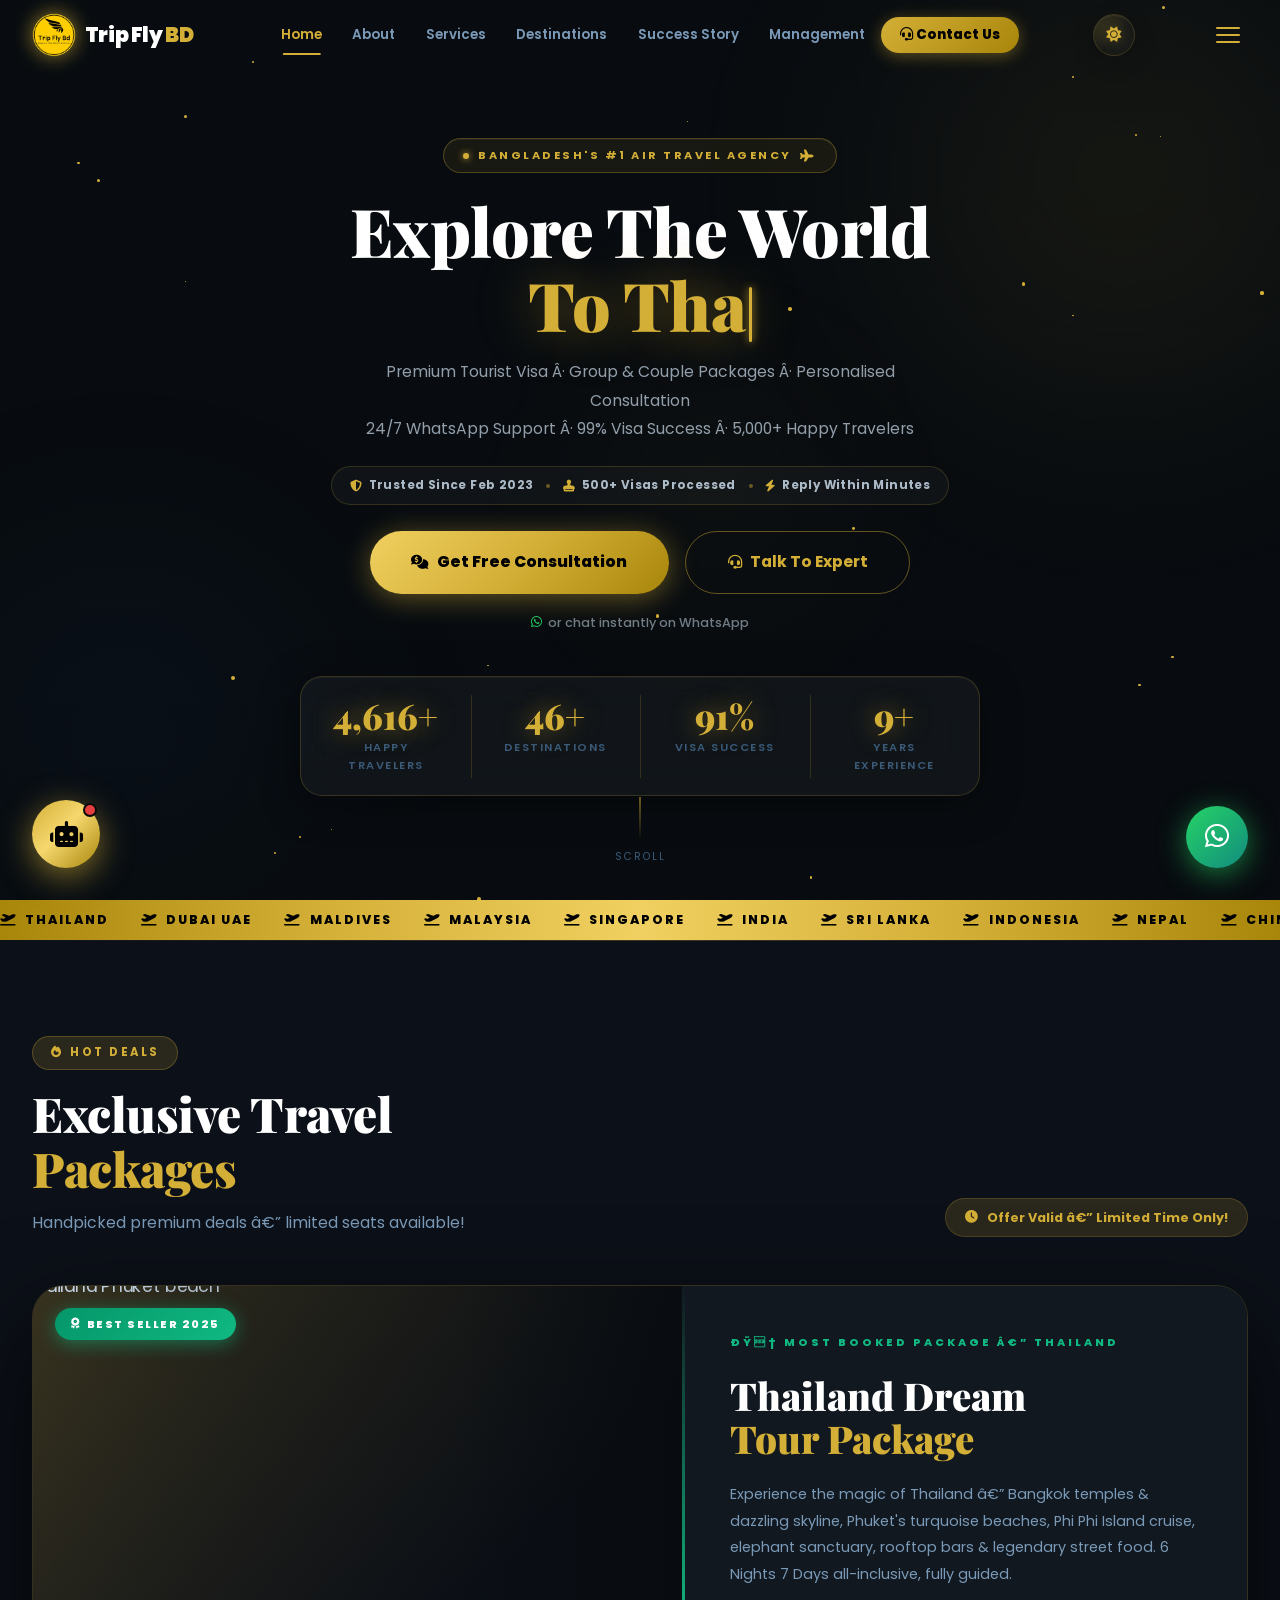
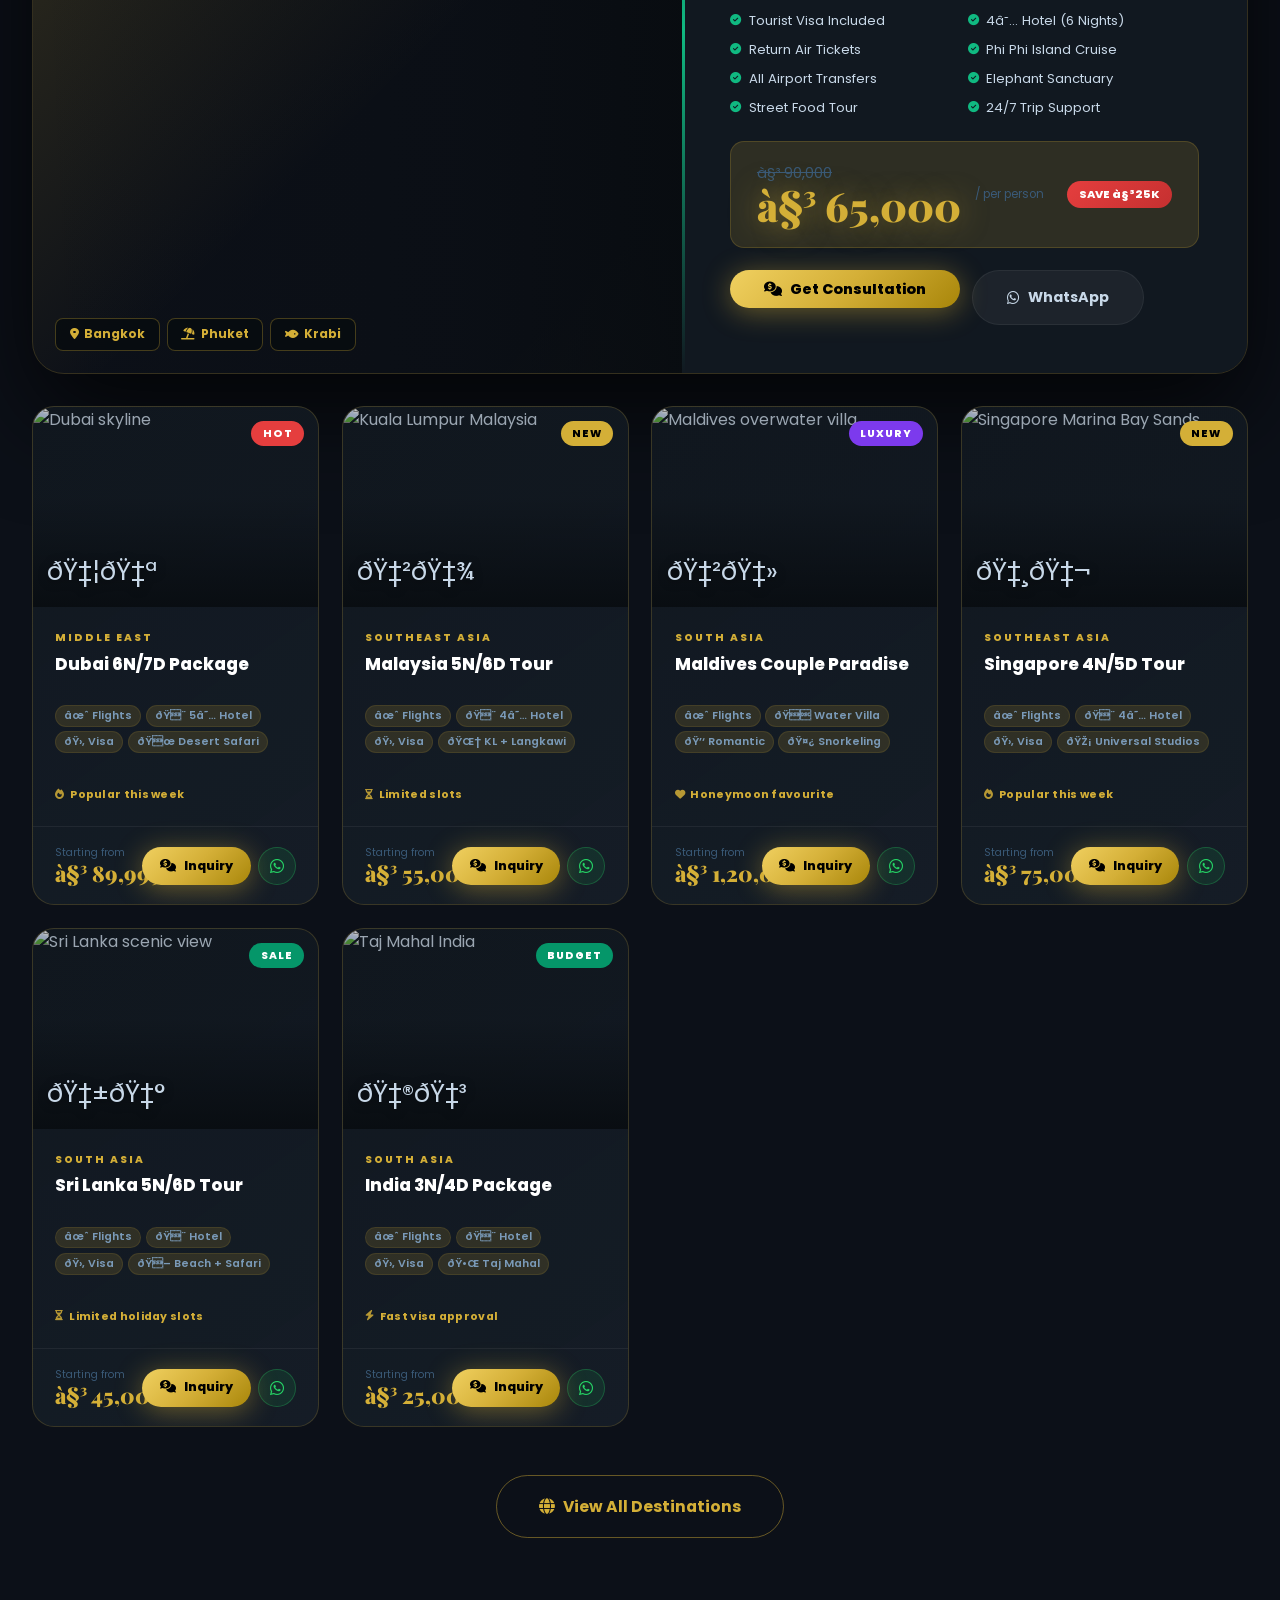
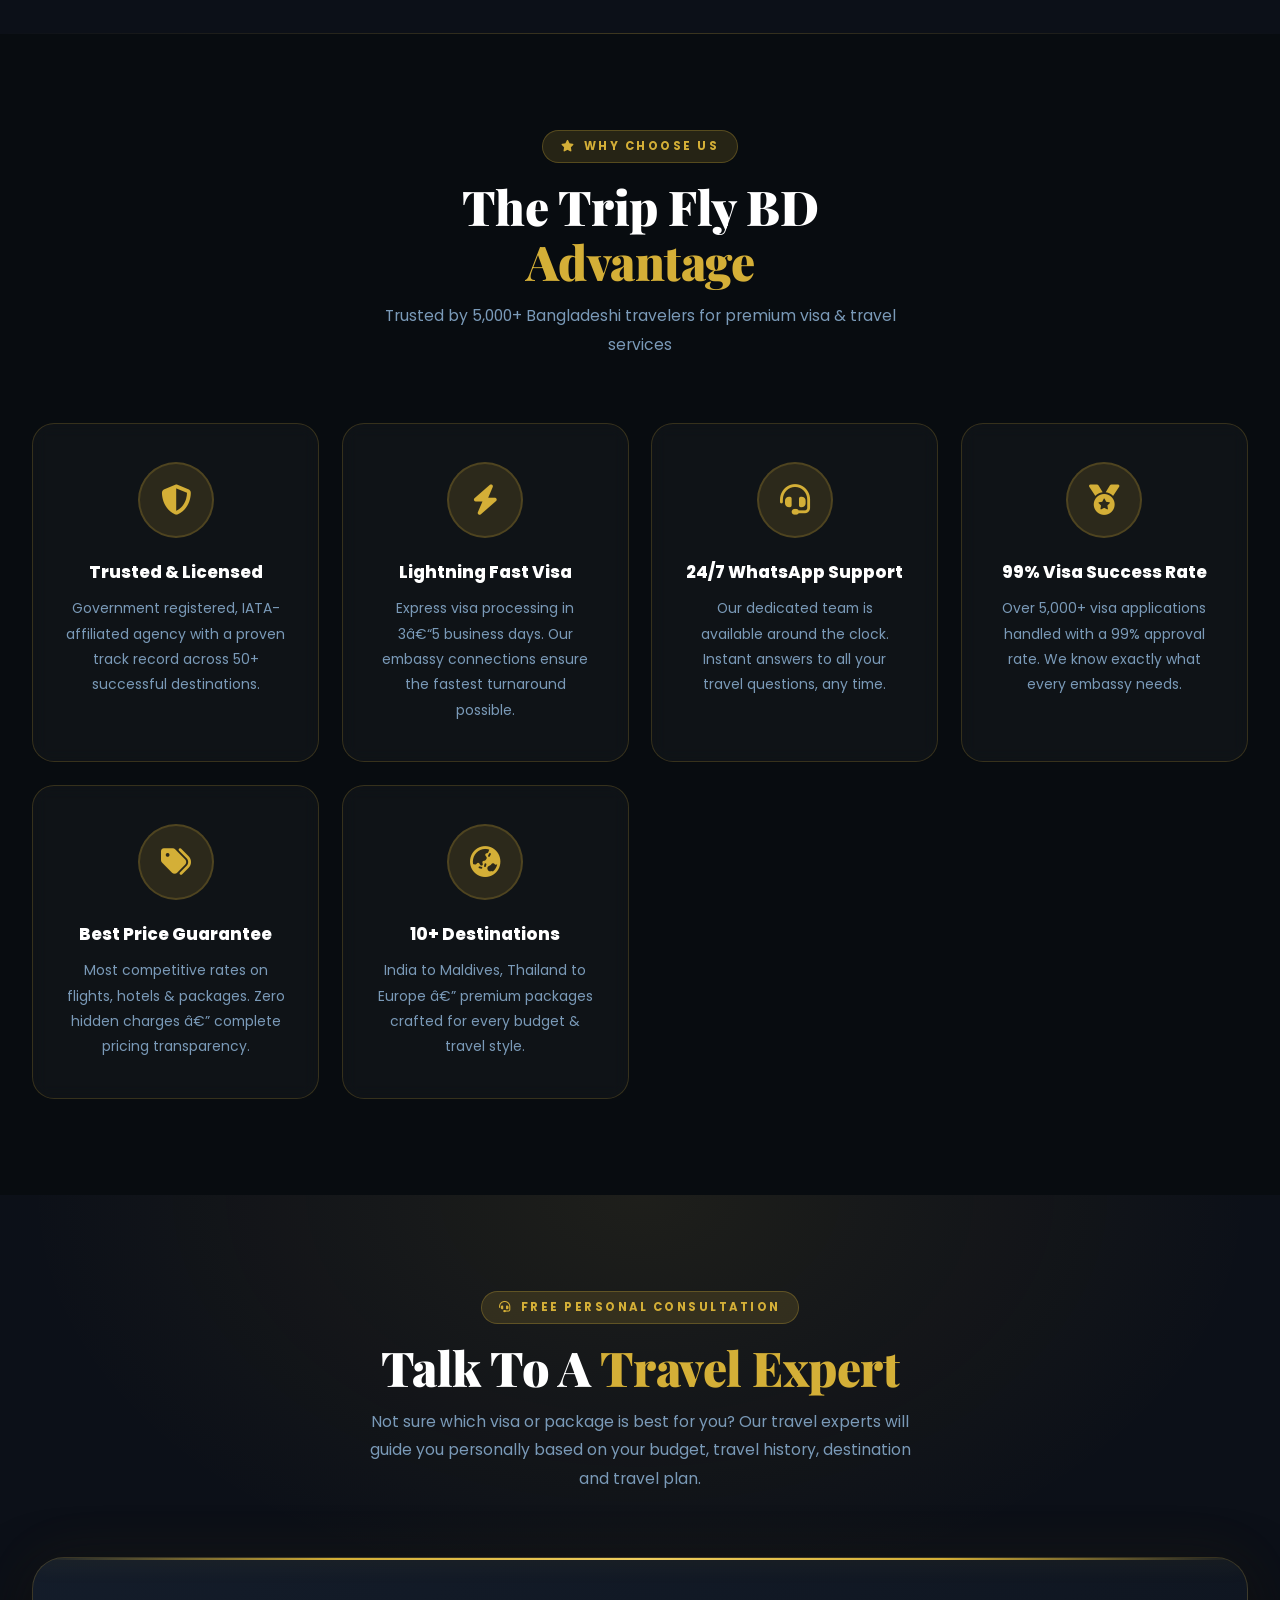
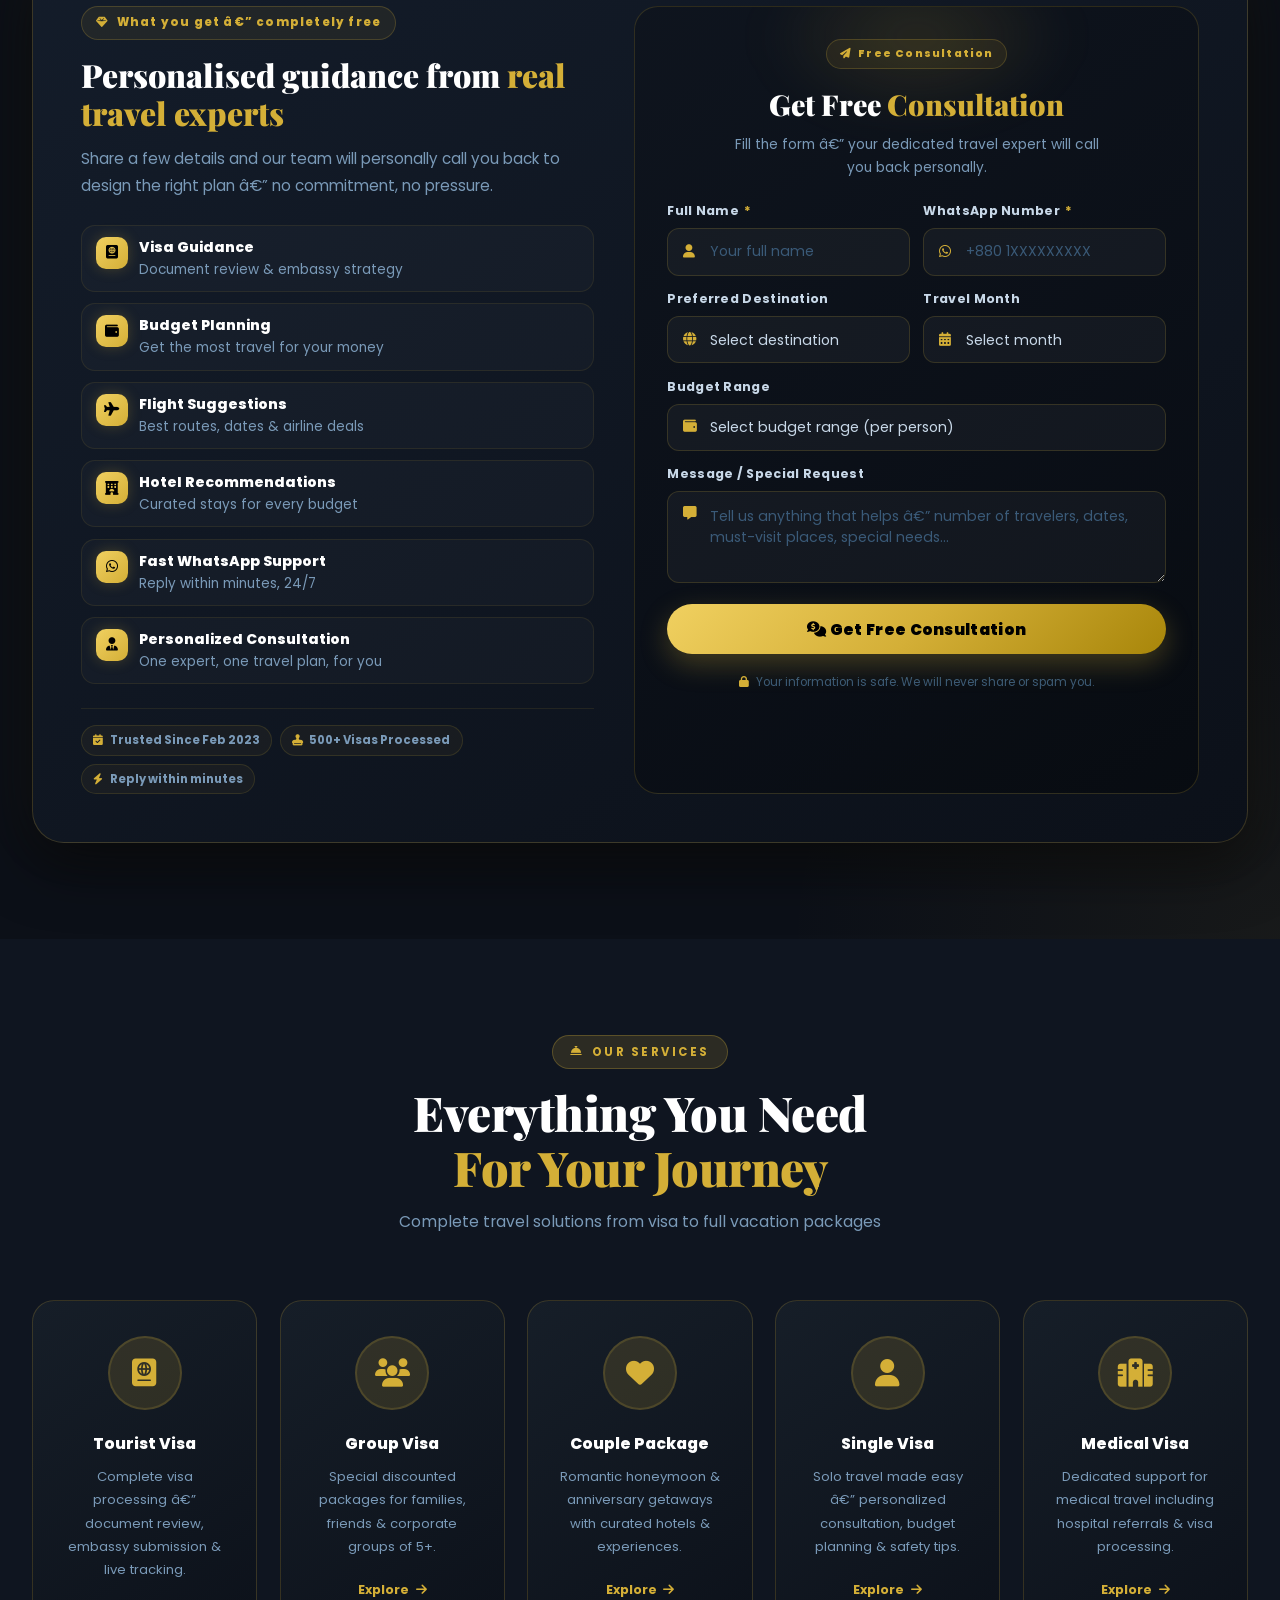
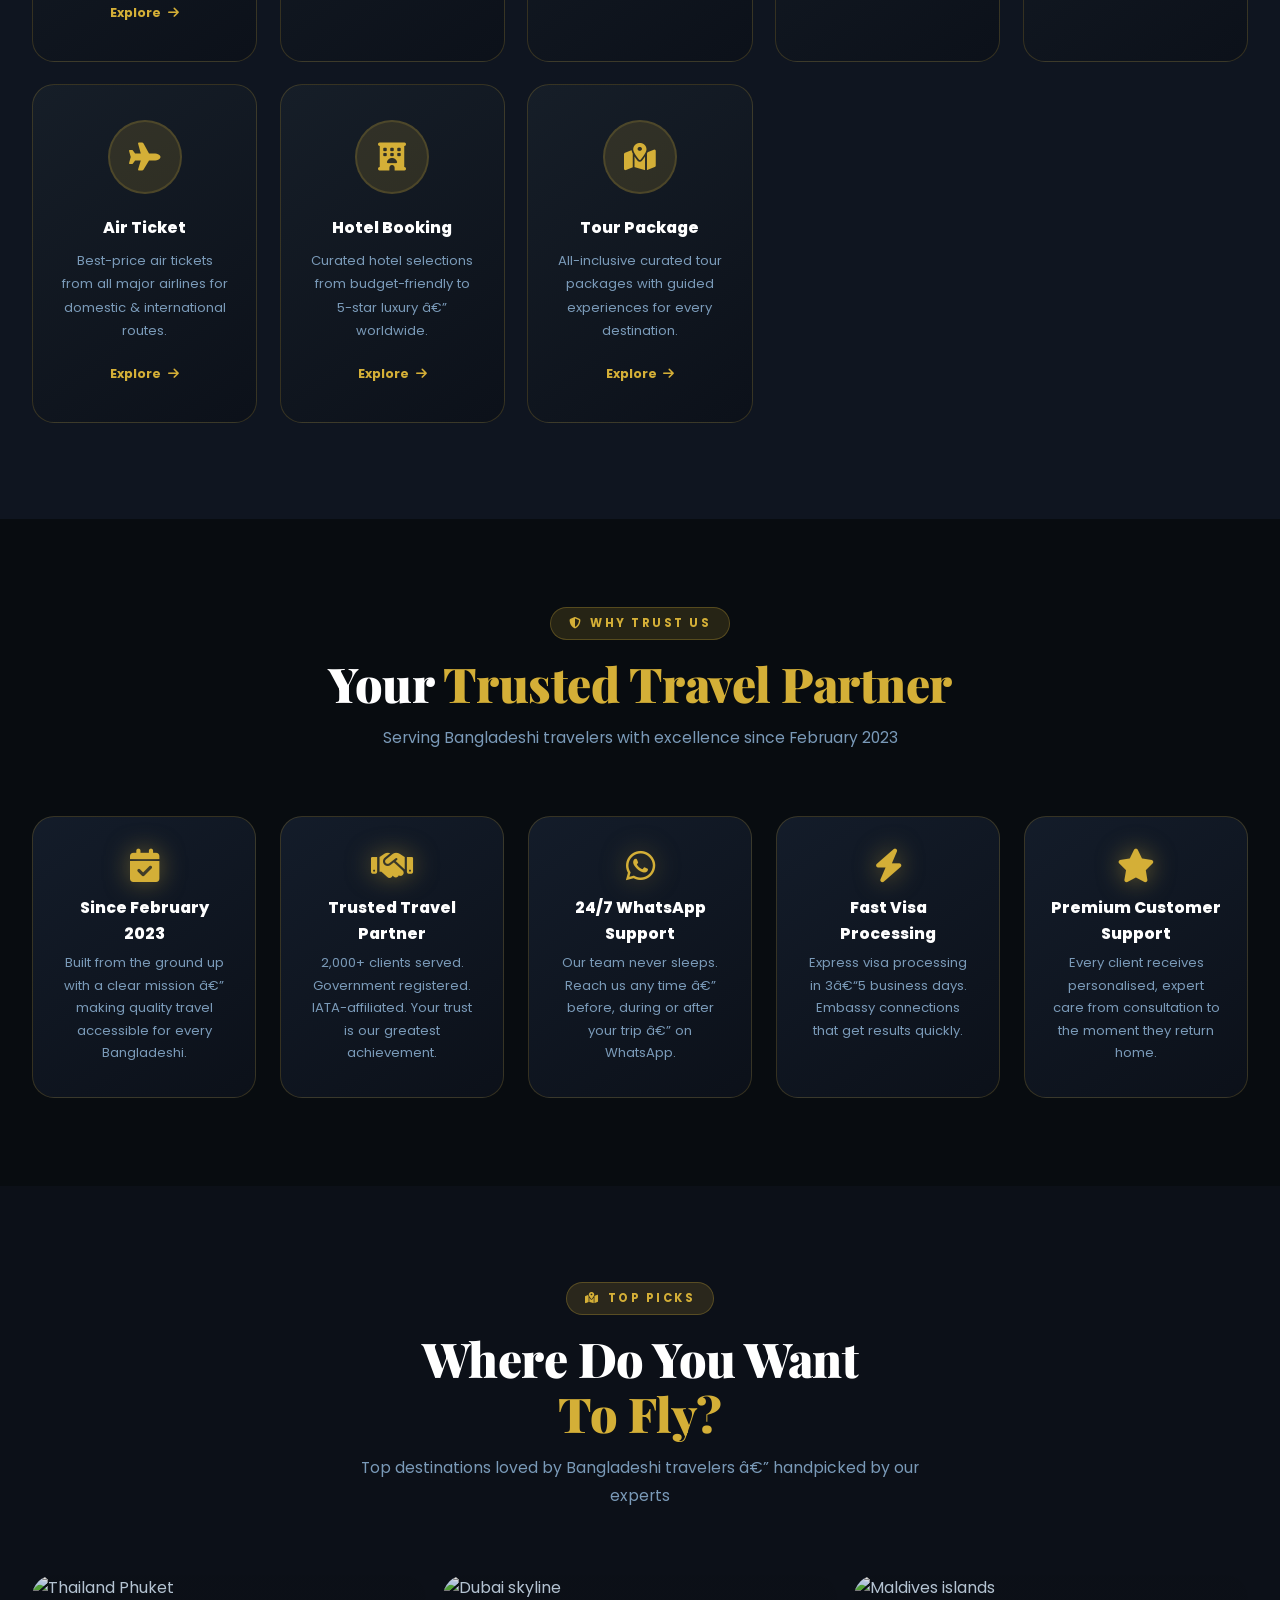
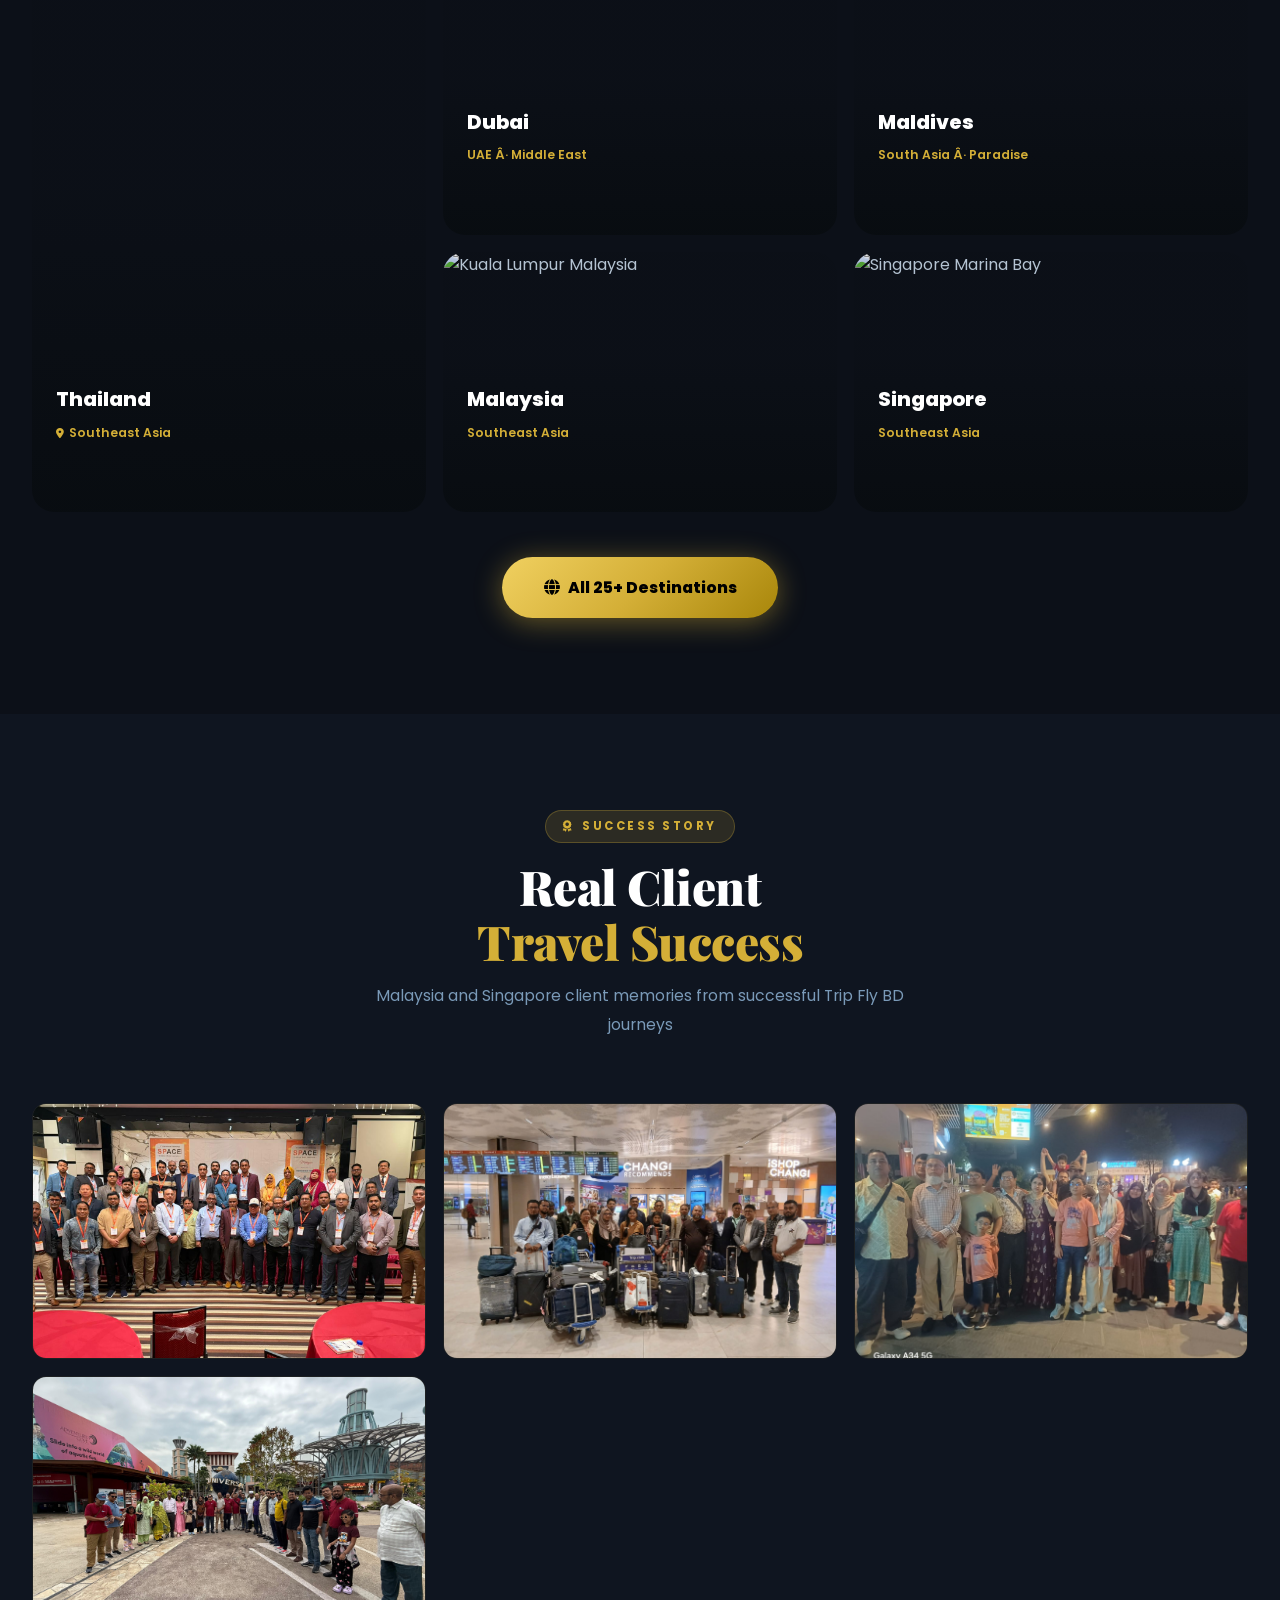
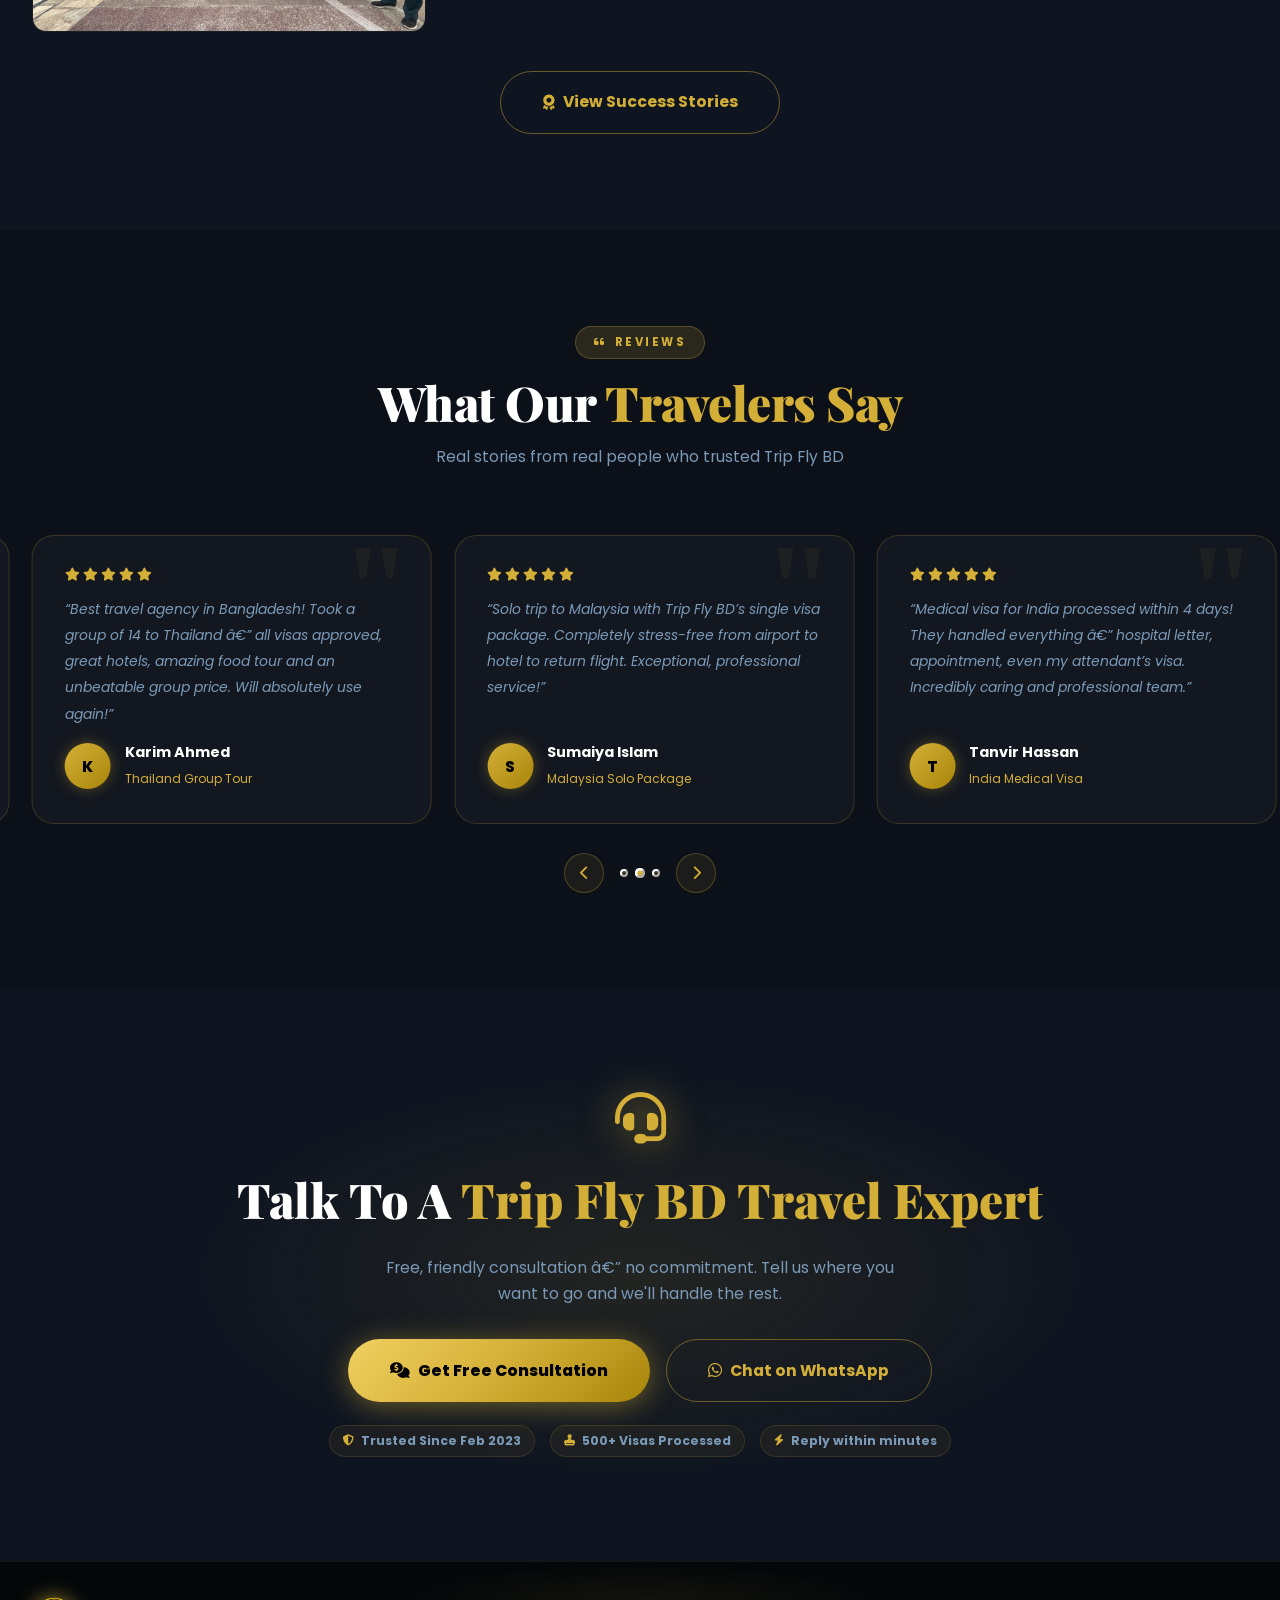
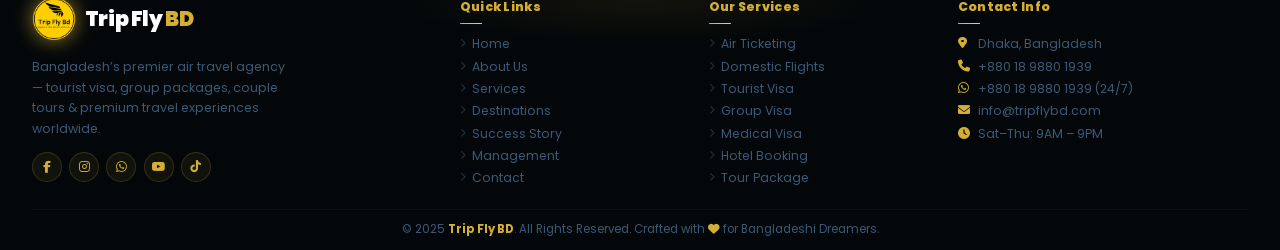
==== commit fdf247b8: "Updated Trip Fly BD website" ====
--- a/index.html
+++ b/index.html
@@ -1,9 +1,9 @@
-<!DOCTYPE html>
+﻿<!DOCTYPE html>
 <html lang="en">
 <head>
   <meta charset="UTF-8"/>
   <meta name="viewport" content="width=device-width, initial-scale=1.0, maximum-scale=5"/>
-  <meta name="description" content="Trip Fly BD — Bangladesh's #1 Air Travel Agency. Tourist Visa, Group Visa, Couple Packages, Thailand, Dubai, Maldives, Malaysia &amp; more. Fast processing, 99% success rate."/>
+  <meta name="description" content="Trip Fly BD â€” Bangladesh's #1 Air Travel Agency. Tourist Visa, Group Visa, Couple Packages, Thailand, Dubai, Maldives, Malaysia &amp; more. Fast processing, 99% success rate."/>
   <meta name="theme-color" content="#D4AF37"/>
   <title>Trip Fly BD | Explore The World With Us</title>
 
@@ -22,9 +22,9 @@
 </head>
 <body>
 
-<!-- ═══════════════════════════════════════
+<!-- â•â•â•â•â•â•â•â•â•â•â•â•â•â•â•â•â•â•â•â•â•â•â•â•â•â•â•â•â•â•â•â•â•â•â•â•â•â•â•
      NAVBAR
-════════════════════════════════════════ -->
+â•â•â•â•â•â•â•â•â•â•â•â•â•â•â•â•â•â•â•â•â•â•â•â•â•â•â•â•â•â•â•â•â•â•â•â•â•â•â•â• -->
 <nav class="navbar" id="navbar" role="navigation" aria-label="Main navigation">
   <div class="nav-container">
     <a href="index.html" class="nav-logo" aria-label="Trip Fly BD Home">
@@ -59,9 +59,9 @@
 </nav>
 
 
-<!-- ═══════════════════════════════════════
+<!-- â•â•â•â•â•â•â•â•â•â•â•â•â•â•â•â•â•â•â•â•â•â•â•â•â•â•â•â•â•â•â•â•â•â•â•â•â•â•â•
      HERO SECTION
-════════════════════════════════════════ -->
+â•â•â•â•â•â•â•â•â•â•â•â•â•â•â•â•â•â•â•â•â•â•â•â•â•â•â•â•â•â•â•â•â•â•â•â•â•â•â•â• -->
 <section class="hero" id="hero" aria-label="Hero section">
 
   <!-- Ambient orbs -->
@@ -99,11 +99,11 @@
     </h1>
 
     <p class="hero-subtitle">
-      Premium Tourist Visa&nbsp;·&nbsp;Group &amp; Couple Packages&nbsp;·&nbsp;Personalised Consultation<br/>
-      24/7 WhatsApp Support&nbsp;·&nbsp;99% Visa Success&nbsp;·&nbsp;5,000+ Happy Travelers
+      Premium Tourist Visa&nbsp;Â·&nbsp;Group &amp; Couple Packages&nbsp;Â·&nbsp;Personalised Consultation<br/>
+      24/7 WhatsApp Support&nbsp;Â·&nbsp;99% Visa Success&nbsp;Â·&nbsp;5,000+ Happy Travelers
     </p>
 
-    <!-- ── HERO TRUST STRIP (new) ── -->
+    <!-- â”€â”€ HERO TRUST STRIP (new) â”€â”€ -->
     <div class="hero-trust-strip" role="list" aria-label="Trust indicators">
       <span class="hts-item" role="listitem"><i class="fas fa-shield-alt"></i> Trusted Since Feb 2023</span>
       <span class="hts-divider" aria-hidden="true"></span>
@@ -112,7 +112,7 @@
       <span class="hts-item" role="listitem"><i class="fas fa-bolt"></i> Reply Within Minutes</span>
     </div>
 
-    <!-- ── HERO CTAs (conversion-focused) ── -->
+    <!-- â”€â”€ HERO CTAs (conversion-focused) â”€â”€ -->
     <div class="hero-btns">
       <a href="#expert-consult" class="btn btn-gold btn-lg hero-cta-primary">
         <i class="fas fa-comments-dollar" aria-hidden="true"></i> Get Free Consultation
@@ -122,7 +122,7 @@
       </a>
     </div>
     <div class="hero-wa-link">
-      <a href="https://wa.me/8801XXXXXXXXX?text=Hello%20Trip%20Fly%20BD!%20I%20want%20to%20plan%20a%20trip."
+      <a href="https://wa.me/8801898801939?text=Hello%20Trip%20Fly%20BD!%20I%20want%20to%20plan%20a%20trip."
          target="_blank" rel="noopener" aria-label="Chat on WhatsApp">
         <i class="fab fa-whatsapp" aria-hidden="true"></i> or chat instantly on WhatsApp
       </a>
@@ -160,9 +160,9 @@
 <!-- /.hero -->
 
 
-<!-- ═══════════════════════════════════════
+<!-- â•â•â•â•â•â•â•â•â•â•â•â•â•â•â•â•â•â•â•â•â•â•â•â•â•â•â•â•â•â•â•â•â•â•â•â•â•â•â•
      MARQUEE TICKER
-════════════════════════════════════════ -->
+â•â•â•â•â•â•â•â•â•â•â•â•â•â•â•â•â•â•â•â•â•â•â•â•â•â•â•â•â•â•â•â•â•â•â•â•â•â•â•â• -->
 <div class="marquee-strip" aria-hidden="true">
   <div class="marquee-track">
     <span><i class="fas fa-plane-departure"></i> Thailand</span>
@@ -194,9 +194,9 @@
 </div>
 
 
-<!-- ═══════════════════════════════════════
+<!-- â•â•â•â•â•â•â•â•â•â•â•â•â•â•â•â•â•â•â•â•â•â•â•â•â•â•â•â•â•â•â•â•â•â•â•â•â•â•â•
      PACKAGES / OFFERS
-════════════════════════════════════════ -->
+â•â•â•â•â•â•â•â•â•â•â•â•â•â•â•â•â•â•â•â•â•â•â•â•â•â•â•â•â•â•â•â•â•â•â•â•â•â•â•â• -->
 <section class="packages-section section-padding" id="packages" aria-labelledby="pkg-heading">
   <div class="container">
 
@@ -204,15 +204,15 @@
       <div class="section-header" style="text-align:left;margin-bottom:0;">
         <span class="section-tag"><i class="fas fa-fire" aria-hidden="true"></i> Hot Deals</span>
         <h2 class="section-title" id="pkg-heading">Exclusive Travel<br/><span class="gold">Packages</span></h2>
-        <p class="section-subtitle" style="text-align:left;margin:0;">Handpicked premium deals — limited seats available!</p>
+        <p class="section-subtitle" style="text-align:left;margin:0;">Handpicked premium deals â€” limited seats available!</p>
       </div>
       <div class="pkg-timer" role="status">
         <i class="fas fa-clock" aria-hidden="true"></i>
-        <span>Offer Valid — Limited Time Only!</span>
-      </div>
-    </div>
-
-    <!-- ── FEATURED: THAILAND ── -->
+        <span>Offer Valid â€” Limited Time Only!</span>
+      </div>
+    </div>
+
+    <!-- â”€â”€ FEATURED: THAILAND â”€â”€ -->
     <article class="featured-pkg reveal-up" aria-label="Thailand featured package">
       <div class="fp-img">
         <img
@@ -232,20 +232,20 @@
       </div>
 
       <div class="fp-details">
-        <div class="fp-eyebrow">🏆 Most Booked Package — Thailand</div>
+        <div class="fp-eyebrow">ðŸ† Most Booked Package â€” Thailand</div>
         <h2 class="fp-title">
           Thailand Dream<br/>
           <span class="gold">Tour Package</span>
         </h2>
         <p class="fp-desc">
-          Experience the magic of Thailand — Bangkok temples &amp; dazzling skyline, Phuket's turquoise beaches,
+          Experience the magic of Thailand â€” Bangkok temples &amp; dazzling skyline, Phuket's turquoise beaches,
           Phi Phi Island cruise, elephant sanctuary, rooftop bars &amp; legendary street food. 6 Nights 7 Days
           all-inclusive, fully guided.
         </p>
 
         <div class="fp-includes" aria-label="Package inclusions">
           <div class="fp-inc"><i class="fas fa-check-circle" aria-hidden="true"></i> Tourist Visa Included</div>
-          <div class="fp-inc"><i class="fas fa-check-circle" aria-hidden="true"></i> 4★ Hotel (6 Nights)</div>
+          <div class="fp-inc"><i class="fas fa-check-circle" aria-hidden="true"></i> 4â˜… Hotel (6 Nights)</div>
           <div class="fp-inc"><i class="fas fa-check-circle" aria-hidden="true"></i> Return Air Tickets</div>
           <div class="fp-inc"><i class="fas fa-check-circle" aria-hidden="true"></i> Phi Phi Island Cruise</div>
           <div class="fp-inc"><i class="fas fa-check-circle" aria-hidden="true"></i> All Airport Transfers</div>
@@ -256,11 +256,11 @@
 
         <div class="fp-price-box">
           <div>
-            <div class="fp-old-price">৳ 90,000</div>
-            <div class="fp-new-price">৳ 65,000</div>
+            <div class="fp-old-price">à§³ 90,000</div>
+            <div class="fp-new-price">à§³ 65,000</div>
           </div>
           <div class="fp-per">/ per person</div>
-          <div class="fp-save" aria-label="Save 25000 Taka">SAVE ৳25K</div>
+          <div class="fp-save" aria-label="Save 25000 Taka">SAVE à§³25K</div>
         </div>
 
         <div class="fp-actions">
@@ -269,7 +269,7 @@
                   data-destination="Thailand">
             <i class="fas fa-comments-dollar" aria-hidden="true"></i> Get Consultation
           </button>
-          <a href="https://wa.me/8801XXXXXXXXX?text=I%20am%20interested%20in%20the%20Thailand%20Dream%20Package!"
+          <a href="https://wa.me/8801898801939?text=I%20am%20interested%20in%20the%20Thailand%20Dream%20Package!"
              target="_blank" rel="noopener"
              class="btn btn-ghost">
             <i class="fab fa-whatsapp" aria-hidden="true"></i> WhatsApp
@@ -279,7 +279,7 @@
     </article>
     <!-- /.featured-pkg -->
 
-    <!-- ── PACKAGE GRID ── -->
+    <!-- â”€â”€ PACKAGE GRID â”€â”€ -->
     <div class="pkg-grid" aria-label="Travel package cards">
 
       <!-- Dubai -->
@@ -288,30 +288,30 @@
           <img src="https://images.unsplash.com/photo-1512453979798-5ea266f8880c?w=600&q=80&fit=crop" alt="Dubai skyline" loading="lazy"/>
           <div class="pkg-card-img-overlay" aria-hidden="true"></div>
           <span class="pkg-badge hot" aria-label="Hot deal">HOT</span>
-          <span class="pkg-flag" aria-hidden="true">🇦🇪</span>
+          <span class="pkg-flag" aria-hidden="true">ðŸ‡¦ðŸ‡ª</span>
         </div>
         <div class="pkg-card-body">
           <div class="pkg-country">Middle East</div>
           <div class="pkg-name">Dubai 6N/7D Package</div>
           <div class="pkg-tags">
-            <span class="pkg-tag">✈ Flights</span>
-            <span class="pkg-tag">🏨 5★ Hotel</span>
-            <span class="pkg-tag">🛂 Visa</span>
-            <span class="pkg-tag">🏜 Desert Safari</span>
+            <span class="pkg-tag">âœˆ Flights</span>
+            <span class="pkg-tag">ðŸ¨ 5â˜… Hotel</span>
+            <span class="pkg-tag">ðŸ›‚ Visa</span>
+            <span class="pkg-tag">ðŸœ Desert Safari</span>
           </div>
           <div class="pkg-micro-trust"><i class="fas fa-fire"></i> Popular this week</div>
         </div>
         <div class="pkg-card-footer">
           <div class="pkg-price-area">
             <div class="pkg-price-lbl">Starting from</div>
-            <div class="pkg-price">৳ 89,999</div>
+            <div class="pkg-price">à§³ 89,999</div>
           </div>
           <div class="pkg-card-actions">
             <button type="button" class="btn btn-gold btn-sm pkg-inquiry-btn"
                     data-package="Dubai 6N/7D Package" data-destination="Dubai / UAE">
               <i class="fas fa-comments-dollar"></i> Inquiry
             </button>
-            <a href="https://wa.me/8801XXXXXXXXX?text=I%20need%20Dubai%20package%20info" target="_blank" rel="noopener"
+            <a href="https://wa.me/8801898801939?text=I%20need%20Dubai%20package%20info" target="_blank" rel="noopener"
                class="pkg-wa-icon" aria-label="Chat on WhatsApp about Dubai package">
               <i class="fab fa-whatsapp" aria-hidden="true"></i>
             </a>
@@ -325,30 +325,30 @@
           <img src="https://images.unsplash.com/photo-1596422846543-75c6fc197f07?w=600&q=80&fit=crop" alt="Kuala Lumpur Malaysia" loading="lazy"/>
           <div class="pkg-card-img-overlay" aria-hidden="true"></div>
           <span class="pkg-badge new">NEW</span>
-          <span class="pkg-flag" aria-hidden="true">🇲🇾</span>
+          <span class="pkg-flag" aria-hidden="true">ðŸ‡²ðŸ‡¾</span>
         </div>
         <div class="pkg-card-body">
           <div class="pkg-country">Southeast Asia</div>
           <div class="pkg-name">Malaysia 5N/6D Tour</div>
           <div class="pkg-tags">
-            <span class="pkg-tag">✈ Flights</span>
-            <span class="pkg-tag">🏨 4★ Hotel</span>
-            <span class="pkg-tag">🛂 Visa</span>
-            <span class="pkg-tag">🌆 KL + Langkawi</span>
+            <span class="pkg-tag">âœˆ Flights</span>
+            <span class="pkg-tag">ðŸ¨ 4â˜… Hotel</span>
+            <span class="pkg-tag">ðŸ›‚ Visa</span>
+            <span class="pkg-tag">ðŸŒ† KL + Langkawi</span>
           </div>
           <div class="pkg-micro-trust"><i class="fas fa-hourglass-half"></i> Limited slots</div>
         </div>
         <div class="pkg-card-footer">
           <div class="pkg-price-area">
             <div class="pkg-price-lbl">Starting from</div>
-            <div class="pkg-price">৳ 55,000</div>
+            <div class="pkg-price">à§³ 55,000</div>
           </div>
           <div class="pkg-card-actions">
             <button type="button" class="btn btn-gold btn-sm pkg-inquiry-btn"
                     data-package="Malaysia 5N/6D Tour" data-destination="Malaysia">
               <i class="fas fa-comments-dollar"></i> Inquiry
             </button>
-            <a href="https://wa.me/8801XXXXXXXXX?text=I%20need%20Malaysia%20package%20info" target="_blank" rel="noopener"
+            <a href="https://wa.me/8801898801939?text=I%20need%20Malaysia%20package%20info" target="_blank" rel="noopener"
                class="pkg-wa-icon" aria-label="Chat on WhatsApp about Malaysia package">
               <i class="fab fa-whatsapp" aria-hidden="true"></i>
             </a>
@@ -362,30 +362,30 @@
           <img src="https://images.unsplash.com/photo-1573843981267-be1999ff37cd?w=600&q=80&fit=crop" alt="Maldives overwater villa" loading="lazy"/>
           <div class="pkg-card-img-overlay" aria-hidden="true"></div>
           <span class="pkg-badge lux">LUXURY</span>
-          <span class="pkg-flag" aria-hidden="true">🇲🇻</span>
+          <span class="pkg-flag" aria-hidden="true">ðŸ‡²ðŸ‡»</span>
         </div>
         <div class="pkg-card-body">
           <div class="pkg-country">South Asia</div>
           <div class="pkg-name">Maldives Couple Paradise</div>
           <div class="pkg-tags">
-            <span class="pkg-tag">✈ Flights</span>
-            <span class="pkg-tag">🏝 Water Villa</span>
-            <span class="pkg-tag">💑 Romantic</span>
-            <span class="pkg-tag">🤿 Snorkeling</span>
+            <span class="pkg-tag">âœˆ Flights</span>
+            <span class="pkg-tag">ðŸ Water Villa</span>
+            <span class="pkg-tag">ðŸ’‘ Romantic</span>
+            <span class="pkg-tag">ðŸ¤¿ Snorkeling</span>
           </div>
           <div class="pkg-micro-trust"><i class="fas fa-heart"></i> Honeymoon favourite</div>
         </div>
         <div class="pkg-card-footer">
           <div class="pkg-price-area">
             <div class="pkg-price-lbl">Starting from</div>
-            <div class="pkg-price">৳ 1,20,000</div>
+            <div class="pkg-price">à§³ 1,20,000</div>
           </div>
           <div class="pkg-card-actions">
             <button type="button" class="btn btn-gold btn-sm pkg-inquiry-btn"
                     data-package="Maldives Couple Paradise" data-destination="Maldives">
               <i class="fas fa-comments-dollar"></i> Inquiry
             </button>
-            <a href="https://wa.me/8801XXXXXXXXX?text=I%20need%20Maldives%20package%20info" target="_blank" rel="noopener"
+            <a href="https://wa.me/8801898801939?text=I%20need%20Maldives%20package%20info" target="_blank" rel="noopener"
                class="pkg-wa-icon" aria-label="Chat on WhatsApp about Maldives package">
               <i class="fab fa-whatsapp" aria-hidden="true"></i>
             </a>
@@ -399,30 +399,30 @@
           <img src="https://images.unsplash.com/photo-1525625293386-3f8f99389edd?w=600&q=80&fit=crop" alt="Singapore Marina Bay Sands" loading="lazy"/>
           <div class="pkg-card-img-overlay" aria-hidden="true"></div>
           <span class="pkg-badge new">NEW</span>
-          <span class="pkg-flag" aria-hidden="true">🇸🇬</span>
+          <span class="pkg-flag" aria-hidden="true">ðŸ‡¸ðŸ‡¬</span>
         </div>
         <div class="pkg-card-body">
           <div class="pkg-country">Southeast Asia</div>
           <div class="pkg-name">Singapore 4N/5D Tour</div>
           <div class="pkg-tags">
-            <span class="pkg-tag">✈ Flights</span>
-            <span class="pkg-tag">🏨 4★ Hotel</span>
-            <span class="pkg-tag">🛂 Visa</span>
-            <span class="pkg-tag">🎡 Universal Studios</span>
+            <span class="pkg-tag">âœˆ Flights</span>
+            <span class="pkg-tag">ðŸ¨ 4â˜… Hotel</span>
+            <span class="pkg-tag">ðŸ›‚ Visa</span>
+            <span class="pkg-tag">ðŸŽ¡ Universal Studios</span>
           </div>
           <div class="pkg-micro-trust"><i class="fas fa-fire"></i> Popular this week</div>
         </div>
         <div class="pkg-card-footer">
           <div class="pkg-price-area">
             <div class="pkg-price-lbl">Starting from</div>
-            <div class="pkg-price">৳ 75,000</div>
+            <div class="pkg-price">à§³ 75,000</div>
           </div>
           <div class="pkg-card-actions">
             <button type="button" class="btn btn-gold btn-sm pkg-inquiry-btn"
                     data-package="Singapore 4N/5D Tour" data-destination="Singapore">
               <i class="fas fa-comments-dollar"></i> Inquiry
             </button>
-            <a href="https://wa.me/8801XXXXXXXXX?text=I%20need%20Singapore%20package%20info" target="_blank" rel="noopener"
+            <a href="https://wa.me/8801898801939?text=I%20need%20Singapore%20package%20info" target="_blank" rel="noopener"
                class="pkg-wa-icon" aria-label="Chat on WhatsApp about Singapore package">
               <i class="fab fa-whatsapp" aria-hidden="true"></i>
             </a>
@@ -436,30 +436,30 @@
           <img src="https://images.unsplash.com/photo-1506905925346-21bda4d32df4?w=600&q=80&fit=crop" alt="Sri Lanka scenic view" loading="lazy"/>
           <div class="pkg-card-img-overlay" aria-hidden="true"></div>
           <span class="pkg-badge sale">SALE</span>
-          <span class="pkg-flag" aria-hidden="true">🇱🇰</span>
+          <span class="pkg-flag" aria-hidden="true">ðŸ‡±ðŸ‡°</span>
         </div>
         <div class="pkg-card-body">
           <div class="pkg-country">South Asia</div>
           <div class="pkg-name">Sri Lanka 5N/6D Tour</div>
           <div class="pkg-tags">
-            <span class="pkg-tag">✈ Flights</span>
-            <span class="pkg-tag">🏨 Hotel</span>
-            <span class="pkg-tag">🛂 Visa</span>
-            <span class="pkg-tag">🏖 Beach + Safari</span>
+            <span class="pkg-tag">âœˆ Flights</span>
+            <span class="pkg-tag">ðŸ¨ Hotel</span>
+            <span class="pkg-tag">ðŸ›‚ Visa</span>
+            <span class="pkg-tag">ðŸ– Beach + Safari</span>
           </div>
           <div class="pkg-micro-trust"><i class="fas fa-hourglass-half"></i> Limited holiday slots</div>
         </div>
         <div class="pkg-card-footer">
           <div class="pkg-price-area">
             <div class="pkg-price-lbl">Starting from</div>
-            <div class="pkg-price">৳ 45,000</div>
+            <div class="pkg-price">à§³ 45,000</div>
           </div>
           <div class="pkg-card-actions">
             <button type="button" class="btn btn-gold btn-sm pkg-inquiry-btn"
                     data-package="Sri Lanka 5N/6D Tour" data-destination="Sri Lanka">
               <i class="fas fa-comments-dollar"></i> Inquiry
             </button>
-            <a href="https://wa.me/8801XXXXXXXXX?text=I%20need%20Sri%20Lanka%20package%20info" target="_blank" rel="noopener"
+            <a href="https://wa.me/8801898801939?text=I%20need%20Sri%20Lanka%20package%20info" target="_blank" rel="noopener"
                class="pkg-wa-icon" aria-label="Chat on WhatsApp about Sri Lanka package">
               <i class="fab fa-whatsapp" aria-hidden="true"></i>
             </a>
@@ -473,30 +473,30 @@
           <img src="https://images.unsplash.com/photo-1564507592333-c60657eea523?w=600&q=80&fit=crop" alt="Taj Mahal India" loading="lazy"/>
           <div class="pkg-card-img-overlay" aria-hidden="true"></div>
           <span class="pkg-badge sale">BUDGET</span>
-          <span class="pkg-flag" aria-hidden="true">🇮🇳</span>
+          <span class="pkg-flag" aria-hidden="true">ðŸ‡®ðŸ‡³</span>
         </div>
         <div class="pkg-card-body">
           <div class="pkg-country">South Asia</div>
           <div class="pkg-name">India 3N/4D Package</div>
           <div class="pkg-tags">
-            <span class="pkg-tag">✈ Flights</span>
-            <span class="pkg-tag">🏨 Hotel</span>
-            <span class="pkg-tag">🛂 Visa</span>
-            <span class="pkg-tag">🕌 Taj Mahal</span>
+            <span class="pkg-tag">âœˆ Flights</span>
+            <span class="pkg-tag">ðŸ¨ Hotel</span>
+            <span class="pkg-tag">ðŸ›‚ Visa</span>
+            <span class="pkg-tag">ðŸ•Œ Taj Mahal</span>
           </div>
           <div class="pkg-micro-trust"><i class="fas fa-bolt"></i> Fast visa approval</div>
         </div>
         <div class="pkg-card-footer">
           <div class="pkg-price-area">
             <div class="pkg-price-lbl">Starting from</div>
-            <div class="pkg-price">৳ 25,000</div>
+            <div class="pkg-price">à§³ 25,000</div>
           </div>
           <div class="pkg-card-actions">
             <button type="button" class="btn btn-gold btn-sm pkg-inquiry-btn"
                     data-package="India 3N/4D Package" data-destination="India">
               <i class="fas fa-comments-dollar"></i> Inquiry
             </button>
-            <a href="https://wa.me/8801XXXXXXXXX?text=I%20need%20India%20package%20info" target="_blank" rel="noopener"
+            <a href="https://wa.me/8801898801939?text=I%20need%20India%20package%20info" target="_blank" rel="noopener"
                class="pkg-wa-icon" aria-label="Chat on WhatsApp about India package">
               <i class="fab fa-whatsapp" aria-hidden="true"></i>
             </a>
@@ -516,9 +516,9 @@
 </section>
 
 
-<!-- ═══════════════════════════════════════
+<!-- â•â•â•â•â•â•â•â•â•â•â•â•â•â•â•â•â•â•â•â•â•â•â•â•â•â•â•â•â•â•â•â•â•â•â•â•â•â•â•
      WHY CHOOSE US
-════════════════════════════════════════ -->
+â•â•â•â•â•â•â•â•â•â•â•â•â•â•â•â•â•â•â•â•â•â•â•â•â•â•â•â•â•â•â•â•â•â•â•â•â•â•â•â• -->
 <section class="why-section section-padding" aria-labelledby="why-heading">
   <div class="container">
     <div class="section-header">
@@ -538,7 +538,7 @@
       <div class="why-card reveal-up delay-2" role="listitem">
         <div class="why-icon" aria-hidden="true"><i class="fas fa-bolt"></i></div>
         <h3>Lightning Fast Visa</h3>
-        <p>Express visa processing in 3–5 business days. Our embassy connections ensure the fastest turnaround possible.</p>
+        <p>Express visa processing in 3â€“5 business days. Our embassy connections ensure the fastest turnaround possible.</p>
       </div>
 
       <div class="why-card reveal-up delay-3" role="listitem">
@@ -556,13 +556,13 @@
       <div class="why-card reveal-up delay-2" role="listitem">
         <div class="why-icon" aria-hidden="true"><i class="fas fa-tags"></i></div>
         <h3>Best Price Guarantee</h3>
-        <p>Most competitive rates on flights, hotels &amp; packages. Zero hidden charges — complete pricing transparency.</p>
+        <p>Most competitive rates on flights, hotels &amp; packages. Zero hidden charges â€” complete pricing transparency.</p>
       </div>
 
       <div class="why-card reveal-up delay-3" role="listitem">
         <div class="why-icon" aria-hidden="true"><i class="fas fa-globe-asia"></i></div>
         <h3>10+ Destinations</h3>
-        <p>India to Maldives, Thailand to Europe — premium packages crafted for every budget &amp; travel style.</p>
+        <p>India to Maldives, Thailand to Europe â€” premium packages crafted for every budget &amp; travel style.</p>
       </div>
 
     </div><!-- /.why-grid -->
@@ -570,9 +570,9 @@
 </section>
 
 
-<!-- ═══════════════════════════════════════
-     TALK TO TRAVEL EXPERT — Consultation
-════════════════════════════════════════ -->
+<!-- â•â•â•â•â•â•â•â•â•â•â•â•â•â•â•â•â•â•â•â•â•â•â•â•â•â•â•â•â•â•â•â•â•â•â•â•â•â•â•
+     TALK TO TRAVEL EXPERT â€” Consultation
+â•â•â•â•â•â•â•â•â•â•â•â•â•â•â•â•â•â•â•â•â•â•â•â•â•â•â•â•â•â•â•â•â•â•â•â•â•â•â•â• -->
 <section class="expert-section" id="expert-consult" aria-labelledby="expert-heading">
   <div class="container">
 
@@ -586,9 +586,9 @@
 
       <!-- LEFT: Benefits -->
       <div class="expert-left">
-        <div class="expert-eyebrow"><i class="fas fa-gem"></i> What you get — completely free</div>
+        <div class="expert-eyebrow"><i class="fas fa-gem"></i> What you get â€” completely free</div>
         <h3 class="expert-left-title">Personalised guidance from <span class="gold">real travel experts</span></h3>
-        <p class="expert-left-desc">Share a few details and our team will personally call you back to design the right plan — no commitment, no pressure.</p>
+        <p class="expert-left-desc">Share a few details and our team will personally call you back to design the right plan â€” no commitment, no pressure.</p>
 
         <ul class="expert-benefits" role="list">
           <li><i class="fas fa-passport"></i> <span><strong>Visa Guidance</strong><br/>Document review &amp; embassy strategy</span></li>
@@ -613,7 +613,7 @@
         <div class="expert-form-head">
           <span class="ef-eyebrow"><i class="fas fa-paper-plane"></i> Free Consultation</span>
           <h3>Get Free <span class="gold">Consultation</span></h3>
-          <p>Fill the form — your dedicated travel expert will call you back personally.</p>
+          <p>Fill the form â€” your dedicated travel expert will call you back personally.</p>
         </div>
 
         <form class="expert-form" id="expertForm" novalidate autocomplete="off">
@@ -651,7 +651,7 @@
                   <option>China</option><option>Japan</option><option>Turkey</option>
                   <option>Saudi Arabia</option><option>Qatar</option><option>UK</option>
                   <option>USA</option><option>Canada</option><option>Australia</option>
-                  <option>Portugal</option><option>Not Sure — Need Suggestion</option>
+                  <option>Portugal</option><option>Not Sure â€” Need Suggestion</option>
                 </select>
               </div>
             </div>
@@ -675,11 +675,11 @@
               <i class="fas fa-wallet"></i>
               <select id="exBudget">
                 <option value="" disabled selected>Select budget range (per person)</option>
-                <option>Under ৳30,000</option>
-                <option>৳30,000 – ৳60,000</option>
-                <option>৳60,000 – ৳1,00,000</option>
-                <option>৳1,00,000 – ৳2,00,000</option>
-                <option>৳2,00,000+</option>
+                <option>Under à§³30,000</option>
+                <option>à§³30,000 â€“ à§³60,000</option>
+                <option>à§³60,000 â€“ à§³1,00,000</option>
+                <option>à§³1,00,000 â€“ à§³2,00,000</option>
+                <option>à§³2,00,000+</option>
                 <option>Need Expert Suggestion</option>
               </select>
             </div>
@@ -689,7 +689,7 @@
             <label for="exMessage">Message / Special Request</label>
             <div class="ef-input-wrap ef-textarea-wrap">
               <i class="fas fa-comment-alt"></i>
-              <textarea id="exMessage" rows="3" placeholder="Tell us anything that helps — number of travelers, dates, must-visit places, special needs..."></textarea>
+              <textarea id="exMessage" rows="3" placeholder="Tell us anything that helps â€” number of travelers, dates, must-visit places, special needs..."></textarea>
             </div>
           </div>
 
@@ -715,9 +715,9 @@
 </section>
 
 
-<!-- ═══════════════════════════════════════
+<!-- â•â•â•â•â•â•â•â•â•â•â•â•â•â•â•â•â•â•â•â•â•â•â•â•â•â•â•â•â•â•â•â•â•â•â•â•â•â•â•
      SERVICES PREVIEW
-════════════════════════════════════════ -->
+â•â•â•â•â•â•â•â•â•â•â•â•â•â•â•â•â•â•â•â•â•â•â•â•â•â•â•â•â•â•â•â•â•â•â•â•â•â•â•â• -->
 <section class="services-preview section-padding" aria-labelledby="svc-heading">
   <div class="container">
     <div class="section-header">
@@ -732,7 +732,7 @@
         <div class="svc-mini-line" aria-hidden="true"></div>
         <div class="svc-mini-icon" aria-hidden="true"><i class="fas fa-passport"></i></div>
         <h3>Tourist Visa</h3>
-        <p>Complete visa processing — document review, embassy submission &amp; live tracking.</p>
+        <p>Complete visa processing â€” document review, embassy submission &amp; live tracking.</p>
         <a href="services.html" class="svc-mini-link">Explore <i class="fas fa-arrow-right" aria-hidden="true"></i></a>
       </article>
 
@@ -756,7 +756,7 @@
         <div class="svc-mini-line" aria-hidden="true"></div>
         <div class="svc-mini-icon" aria-hidden="true"><i class="fas fa-user"></i></div>
         <h3>Single Visa</h3>
-        <p>Solo travel made easy — personalized consultation, budget planning &amp; safety tips.</p>
+        <p>Solo travel made easy â€” personalized consultation, budget planning &amp; safety tips.</p>
         <a href="services.html" class="svc-mini-link">Explore <i class="fas fa-arrow-right" aria-hidden="true"></i></a>
       </article>
 
@@ -780,7 +780,7 @@
         <div class="svc-mini-line" aria-hidden="true"></div>
         <div class="svc-mini-icon" aria-hidden="true"><i class="fas fa-hotel"></i></div>
         <h3>Hotel Booking</h3>
-        <p>Curated hotel selections from budget-friendly to 5-star luxury — worldwide.</p>
+        <p>Curated hotel selections from budget-friendly to 5-star luxury â€” worldwide.</p>
         <a href="services.html" class="svc-mini-link">Explore <i class="fas fa-arrow-right" aria-hidden="true"></i></a>
       </article>
 
@@ -796,9 +796,9 @@
   </div>
 </section>
 
-<!-- ═══════════════════════════════════════
+<!-- â•â•â•â•â•â•â•â•â•â•â•â•â•â•â•â•â•â•â•â•â•â•â•â•â•â•â•â•â•â•â•â•â•â•â•â•â•â•â•
      TRUST SECTION
-════════════════════════════════════════ -->
+â•â•â•â•â•â•â•â•â•â•â•â•â•â•â•â•â•â•â•â•â•â•â•â•â•â•â•â•â•â•â•â•â•â•â•â•â•â•â•â• -->
 <section class="trust-section" aria-labelledby="trust-heading">
   <div class="container">
     <div class="section-header">
@@ -810,7 +810,7 @@
       <div class="trust-item reveal-up delay-1" role="listitem">
         <i class="fas fa-calendar-check trust-icon" aria-hidden="true"></i>
         <h4>Since February 2023</h4>
-        <p>Built from the ground up with a clear mission — making quality travel accessible for every Bangladeshi.</p>
+        <p>Built from the ground up with a clear mission â€” making quality travel accessible for every Bangladeshi.</p>
       </div>
       <div class="trust-item reveal-up delay-2" role="listitem">
         <i class="fas fa-handshake trust-icon" aria-hidden="true"></i>
@@ -820,12 +820,12 @@
       <div class="trust-item reveal-up delay-3" role="listitem">
         <i class="fab fa-whatsapp trust-icon" aria-hidden="true"></i>
         <h4>24/7 WhatsApp Support</h4>
-        <p>Our team never sleeps. Reach us any time — before, during or after your trip — on WhatsApp.</p>
+        <p>Our team never sleeps. Reach us any time â€” before, during or after your trip â€” on WhatsApp.</p>
       </div>
       <div class="trust-item reveal-up delay-1" role="listitem">
         <i class="fas fa-bolt trust-icon" aria-hidden="true"></i>
         <h4>Fast Visa Processing</h4>
-        <p>Express visa processing in 3–5 business days. Embassy connections that get results quickly.</p>
+        <p>Express visa processing in 3â€“5 business days. Embassy connections that get results quickly.</p>
       </div>
       <div class="trust-item reveal-up delay-2" role="listitem">
         <i class="fas fa-star trust-icon" aria-hidden="true"></i>
@@ -839,15 +839,15 @@
 
 
 
-<!-- ═══════════════════════════════════════
+<!-- â•â•â•â•â•â•â•â•â•â•â•â•â•â•â•â•â•â•â•â•â•â•â•â•â•â•â•â•â•â•â•â•â•â•â•â•â•â•â•
      DESTINATIONS PREVIEW MOSAIC
-════════════════════════════════════════ -->
+â•â•â•â•â•â•â•â•â•â•â•â•â•â•â•â•â•â•â•â•â•â•â•â•â•â•â•â•â•â•â•â•â•â•â•â•â•â•â•â• -->
 <section class="dest-preview section-padding" aria-labelledby="dest-heading">
   <div class="container">
     <div class="section-header">
       <span class="section-tag"><i class="fas fa-map-marked-alt" aria-hidden="true"></i> Top Picks</span>
       <h2 class="section-title" id="dest-heading">Where Do You Want<br/><span class="gold">To Fly?</span></h2>
-      <p class="section-subtitle">Top destinations loved by Bangladeshi travelers — handpicked by our experts</p>
+      <p class="section-subtitle">Top destinations loved by Bangladeshi travelers â€” handpicked by our experts</p>
     </div>
     <div class="dest-mosaic" aria-label="Destination highlights">
       <div class="dm-card reveal-left" aria-label="Thailand destination">
@@ -856,7 +856,7 @@
         <div class="dm-info">
           <h3>Thailand</h3>
           <span><i class="fas fa-map-marker-alt" style="font-size:.65rem;margin-right:.3rem;"></i>Southeast Asia</span><br/>
-          <a href="destinations.html" class="dm-btn">From ৳65,000 <i class="fas fa-arrow-right"></i></a>
+          <a href="destinations.html" class="dm-btn">From à§³65,000 <i class="fas fa-arrow-right"></i></a>
         </div>
       </div>
       <div class="dm-card reveal-up delay-1" aria-label="Dubai destination">
@@ -864,8 +864,8 @@
         <div class="dm-overlay" aria-hidden="true"></div>
         <div class="dm-info">
           <h3>Dubai</h3>
-          <span>UAE · Middle East</span><br/>
-          <a href="destinations.html" class="dm-btn">From ৳89,999 <i class="fas fa-arrow-right"></i></a>
+          <span>UAE Â· Middle East</span><br/>
+          <a href="destinations.html" class="dm-btn">From à§³89,999 <i class="fas fa-arrow-right"></i></a>
         </div>
       </div>
       <div class="dm-card reveal-up delay-2" aria-label="Maldives destination">
@@ -873,8 +873,8 @@
         <div class="dm-overlay" aria-hidden="true"></div>
         <div class="dm-info">
           <h3>Maldives</h3>
-          <span>South Asia · Paradise</span><br/>
-          <a href="destinations.html" class="dm-btn">From ৳1,20,000 <i class="fas fa-arrow-right"></i></a>
+          <span>South Asia Â· Paradise</span><br/>
+          <a href="destinations.html" class="dm-btn">From à§³1,20,000 <i class="fas fa-arrow-right"></i></a>
         </div>
       </div>
       <div class="dm-card reveal-up delay-2" aria-label="Malaysia destination">
@@ -883,7 +883,7 @@
         <div class="dm-info">
           <h3>Malaysia</h3>
           <span>Southeast Asia</span><br/>
-          <a href="destinations.html" class="dm-btn">From ৳55,000 <i class="fas fa-arrow-right"></i></a>
+          <a href="destinations.html" class="dm-btn">From à§³55,000 <i class="fas fa-arrow-right"></i></a>
         </div>
       </div>
       <div class="dm-card reveal-up delay-3" aria-label="Singapore destination">
@@ -892,7 +892,7 @@
         <div class="dm-info">
           <h3>Singapore</h3>
           <span>Southeast Asia</span><br/>
-          <a href="destinations.html" class="dm-btn">From ৳75,000 <i class="fas fa-arrow-right"></i></a>
+          <a href="destinations.html" class="dm-btn">From à§³75,000 <i class="fas fa-arrow-right"></i></a>
         </div>
       </div>
     </div>
@@ -905,9 +905,9 @@
 </section>
 
 
-<!-- ═══════════════════════════════════════
+<!-- â•â•â•â•â•â•â•â•â•â•â•â•â•â•â•â•â•â•â•â•â•â•â•â•â•â•â•â•â•â•â•â•â•â•â•â•â•â•â•
      SUCCESS STORY STRIP
-════════════════════════════════════════ -->
+â•â•â•â•â•â•â•â•â•â•â•â•â•â•â•â•â•â•â•â•â•â•â•â•â•â•â•â•â•â•â•â•â•â•â•â•â•â•â•â• -->
 <section class="gallery-strip section-padding" aria-labelledby="gallery-heading">
   <div class="container">
     <div class="section-header">
@@ -961,9 +961,9 @@
 </section>
 
 
-<!-- ═══════════════════════════════════════
+<!-- â•â•â•â•â•â•â•â•â•â•â•â•â•â•â•â•â•â•â•â•â•â•â•â•â•â•â•â•â•â•â•â•â•â•â•â•â•â•â•
      TESTIMONIALS
-════════════════════════════════════════ -->
+â•â•â•â•â•â•â•â•â•â•â•â•â•â•â•â•â•â•â•â•â•â•â•â•â•â•â•â•â•â•â•â•â•â•â•â•â•â•â•â• -->
 <section class="testimonials section-padding" aria-labelledby="test-heading">
   <div class="container">
     <div class="section-header">
@@ -985,7 +985,7 @@
 
         <article class="test-card" aria-label="Review by Karim Ahmed">
           <div class="test-stars"><i class="fas fa-star"></i><i class="fas fa-star"></i><i class="fas fa-star"></i><i class="fas fa-star"></i><i class="fas fa-star"></i></div>
-          <p class="test-text">&ldquo;Best travel agency in Bangladesh! Took a group of 14 to Thailand — all visas approved, great hotels, amazing food tour and an unbeatable group price. Will absolutely use again!&rdquo;</p>
+          <p class="test-text">&ldquo;Best travel agency in Bangladesh! Took a group of 14 to Thailand â€” all visas approved, great hotels, amazing food tour and an unbeatable group price. Will absolutely use again!&rdquo;</p>
           <div class="test-author">
             <div class="test-avatar" aria-hidden="true">K</div>
             <div class="test-author-info"><strong>Karim Ahmed</strong><span>Thailand Group Tour</span></div>
@@ -1003,7 +1003,7 @@
 
         <article class="test-card" aria-label="Review by Tanvir Hassan">
           <div class="test-stars"><i class="fas fa-star"></i><i class="fas fa-star"></i><i class="fas fa-star"></i><i class="fas fa-star"></i><i class="fas fa-star"></i></div>
-          <p class="test-text">&ldquo;Medical visa for India processed within 4 days! They handled everything — hospital letter, appointment, even my attendant&rsquo;s visa. Incredibly caring and professional team.&rdquo;</p>
+          <p class="test-text">&ldquo;Medical visa for India processed within 4 days! They handled everything â€” hospital letter, appointment, even my attendant&rsquo;s visa. Incredibly caring and professional team.&rdquo;</p>
           <div class="test-author">
             <div class="test-avatar" aria-hidden="true">T</div>
             <div class="test-author-info"><strong>Tanvir Hassan</strong><span>India Medical Visa</span></div>
@@ -1012,7 +1012,7 @@
 
         <article class="test-card" aria-label="Review by Nusrat Jahan">
           <div class="test-stars"><i class="fas fa-star"></i><i class="fas fa-star"></i><i class="fas fa-star"></i><i class="fas fa-star"></i><i class="fas fa-star"></i></div>
-          <p class="test-text">&ldquo;My daughter&rsquo;s student visa for Malaysia was approved first try! Trip Fly BD prepared everything perfectly — documents, bank statement, interview prep. Highly recommend!&rdquo;</p>
+          <p class="test-text">&ldquo;My daughter&rsquo;s student visa for Malaysia was approved first try! Trip Fly BD prepared everything perfectly â€” documents, bank statement, interview prep. Highly recommend!&rdquo;</p>
           <div class="test-author">
             <div class="test-avatar" aria-hidden="true">N</div>
             <div class="test-author-info"><strong>Nusrat Jahan</strong><span>Malaysia Student Visa</span></div>
@@ -1031,20 +1031,20 @@
 </section>
 
 
-<!-- ═══════════════════════════════════════
+<!-- â•â•â•â•â•â•â•â•â•â•â•â•â•â•â•â•â•â•â•â•â•â•â•â•â•â•â•â•â•â•â•â•â•â•â•â•â•â•â•
      CTA SECTION
-════════════════════════════════════════ -->
+â•â•â•â•â•â•â•â•â•â•â•â•â•â•â•â•â•â•â•â•â•â•â•â•â•â•â•â•â•â•â•â•â•â•â•â•â•â•â•â• -->
 <section class="cta-section" aria-labelledby="cta-heading">
   <div class="container">
     <div class="cta-content">
       <i class="fas fa-headset cta-icon" aria-hidden="true"></i>
       <h2 id="cta-heading">Talk To A <span class="gold">Trip Fly BD Travel Expert</span></h2>
-      <p>Free, friendly consultation — no commitment. Tell us where you want to go and we'll handle the rest.</p>
+      <p>Free, friendly consultation â€” no commitment. Tell us where you want to go and we'll handle the rest.</p>
       <div class="cta-buttons">
         <a href="#expert-consult" class="btn btn-gold btn-lg">
           <i class="fas fa-comments-dollar" aria-hidden="true"></i> Get Free Consultation
         </a>
-        <a href="https://wa.me/8801XXXXXXXXX?text=Hello!%20I%20want%20to%20plan%20my%20dream%20trip%20with%20Trip%20Fly%20BD."
+        <a href="https://wa.me/8801898801939?text=Hello!%20I%20want%20to%20plan%20my%20dream%20trip%20with%20Trip%20Fly%20BD."
            target="_blank" rel="noopener"
            class="btn btn-outline btn-lg">
           <i class="fab fa-whatsapp" aria-hidden="true"></i> Chat on WhatsApp
@@ -1060,9 +1060,9 @@
 </section>
 
 
-<!-- ═══════════════════════════════════════
+<!-- â•â•â•â•â•â•â•â•â•â•â•â•â•â•â•â•â•â•â•â•â•â•â•â•â•â•â•â•â•â•â•â•â•â•â•â•â•â•â•
      PACKAGE INQUIRY MODAL
-════════════════════════════════════════ -->
+â•â•â•â•â•â•â•â•â•â•â•â•â•â•â•â•â•â•â•â•â•â•â•â•â•â•â•â•â•â•â•â•â•â•â•â•â•â•â•â• -->
 <div class="pkg-modal-overlay" id="pkgModalOverlay" aria-hidden="true">
   <div class="pkg-modal" role="dialog" aria-modal="true" aria-labelledby="pkgModalTitle">
     <button class="pkg-modal-close" id="pkgModalClose" aria-label="Close inquiry">
@@ -1138,16 +1138,16 @@
       </a>
 
       <div class="ef-privacy">
-        <i class="fas fa-lock"></i> Your information is safe — we never share or spam.
+        <i class="fas fa-lock"></i> Your information is safe â€” we never share or spam.
       </div>
     </form>
   </div>
 </div>
 
 
-<!-- ═══════════════════════════════════════
+<!-- â•â•â•â•â•â•â•â•â•â•â•â•â•â•â•â•â•â•â•â•â•â•â•â•â•â•â•â•â•â•â•â•â•â•â•â•â•â•â•
      FOOTER
-════════════════════════════════════════ -->
+â•â•â•â•â•â•â•â•â•â•â•â•â•â•â•â•â•â•â•â•â•â•â•â•â•â•â•â•â•â•â•â•â•â•â•â•â•â•â•â• -->
 <footer class="footer" role="contentinfo">
   <div class="container">
     <div class="footer-grid">
@@ -1161,7 +1161,7 @@
         <div class="footer-socials" aria-label="Social media links">
           <a href="#" class="social-link" aria-label="Facebook"><i class="fab fa-facebook-f"></i></a>
           <a href="#" class="social-link" aria-label="Instagram"><i class="fab fa-instagram"></i></a>
-          <a href="https://wa.me/8801630840405" class="social-link" aria-label="WhatsApp" target="_blank" rel="noopener"><i class="fab fa-whatsapp"></i></a>
+          <a href="https://wa.me/8801898801939" class="social-link" aria-label="WhatsApp" target="_blank" rel="noopener"><i class="fab fa-whatsapp"></i></a>
           <a href="#" class="social-link" aria-label="YouTube"><i class="fab fa-youtube"></i></a>
           <a href="#" class="social-link" aria-label="TikTok"><i class="fab fa-tiktok"></i></a>
         </div>
@@ -1197,8 +1197,8 @@
         <h4>Contact Info</h4>
         <ul>
           <li><i class="fas fa-map-marker-alt"></i> Dhaka, Bangladesh</li>
-          <li><i class="fas fa-phone"></i> +880 1630-840405</li>
-          <li><i class="fab fa-whatsapp"></i> +880 1630-840405 (24/7)</li>
+          <li><i class="fas fa-phone"></i> +880 18 9880 1939</li>
+          <li><i class="fab fa-whatsapp"></i> +880 18 9880 1939 (24/7)</li>
           <li><i class="fas fa-envelope"></i> info@tripflybd.com</li>
           <li><i class="fas fa-clock"></i> Sat&ndash;Thu: 9AM &ndash; 9PM</li>
         </ul>
@@ -1213,12 +1213,13 @@
 </footer>
 
 
-<!-- ═══════════════════════════════════════
+<!-- â•â•â•â•â•â•â•â•â•â•â•â•â•â•â•â•â•â•â•â•â•â•â•â•â•â•â•â•â•â•â•â•â•â•â•â•â•â•â•
      SCRIPTS
-════════════════════════════════════════ -->
+â•â•â•â•â•â•â•â•â•â•â•â•â•â•â•â•â•â•â•â•â•â•â•â•â•â•â•â•â•â•â•â•â•â•â•â•â•â•â•â• -->
 <script src="js/common.js"></script>
 <script src="js/home.js"></script>
 <script src="js/chatbot.js"></script>
 
 </body>
 </html>
+
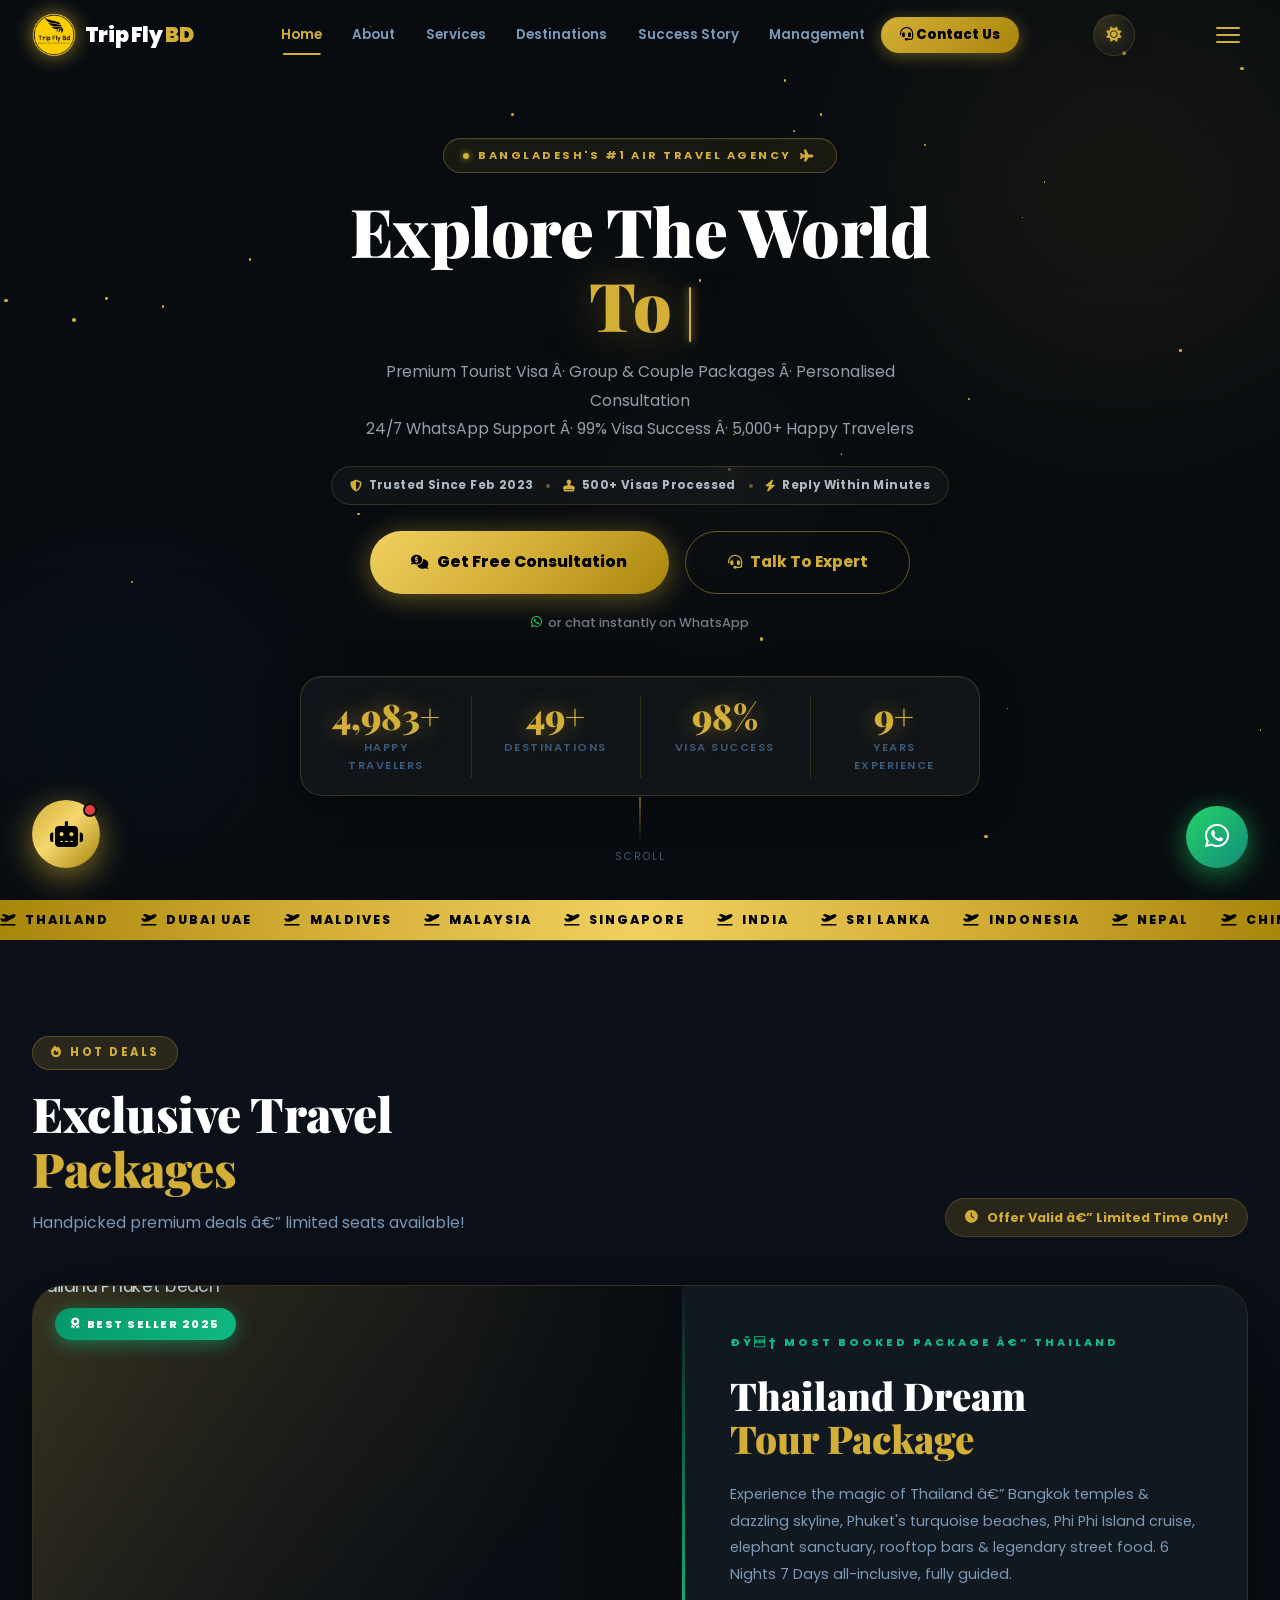
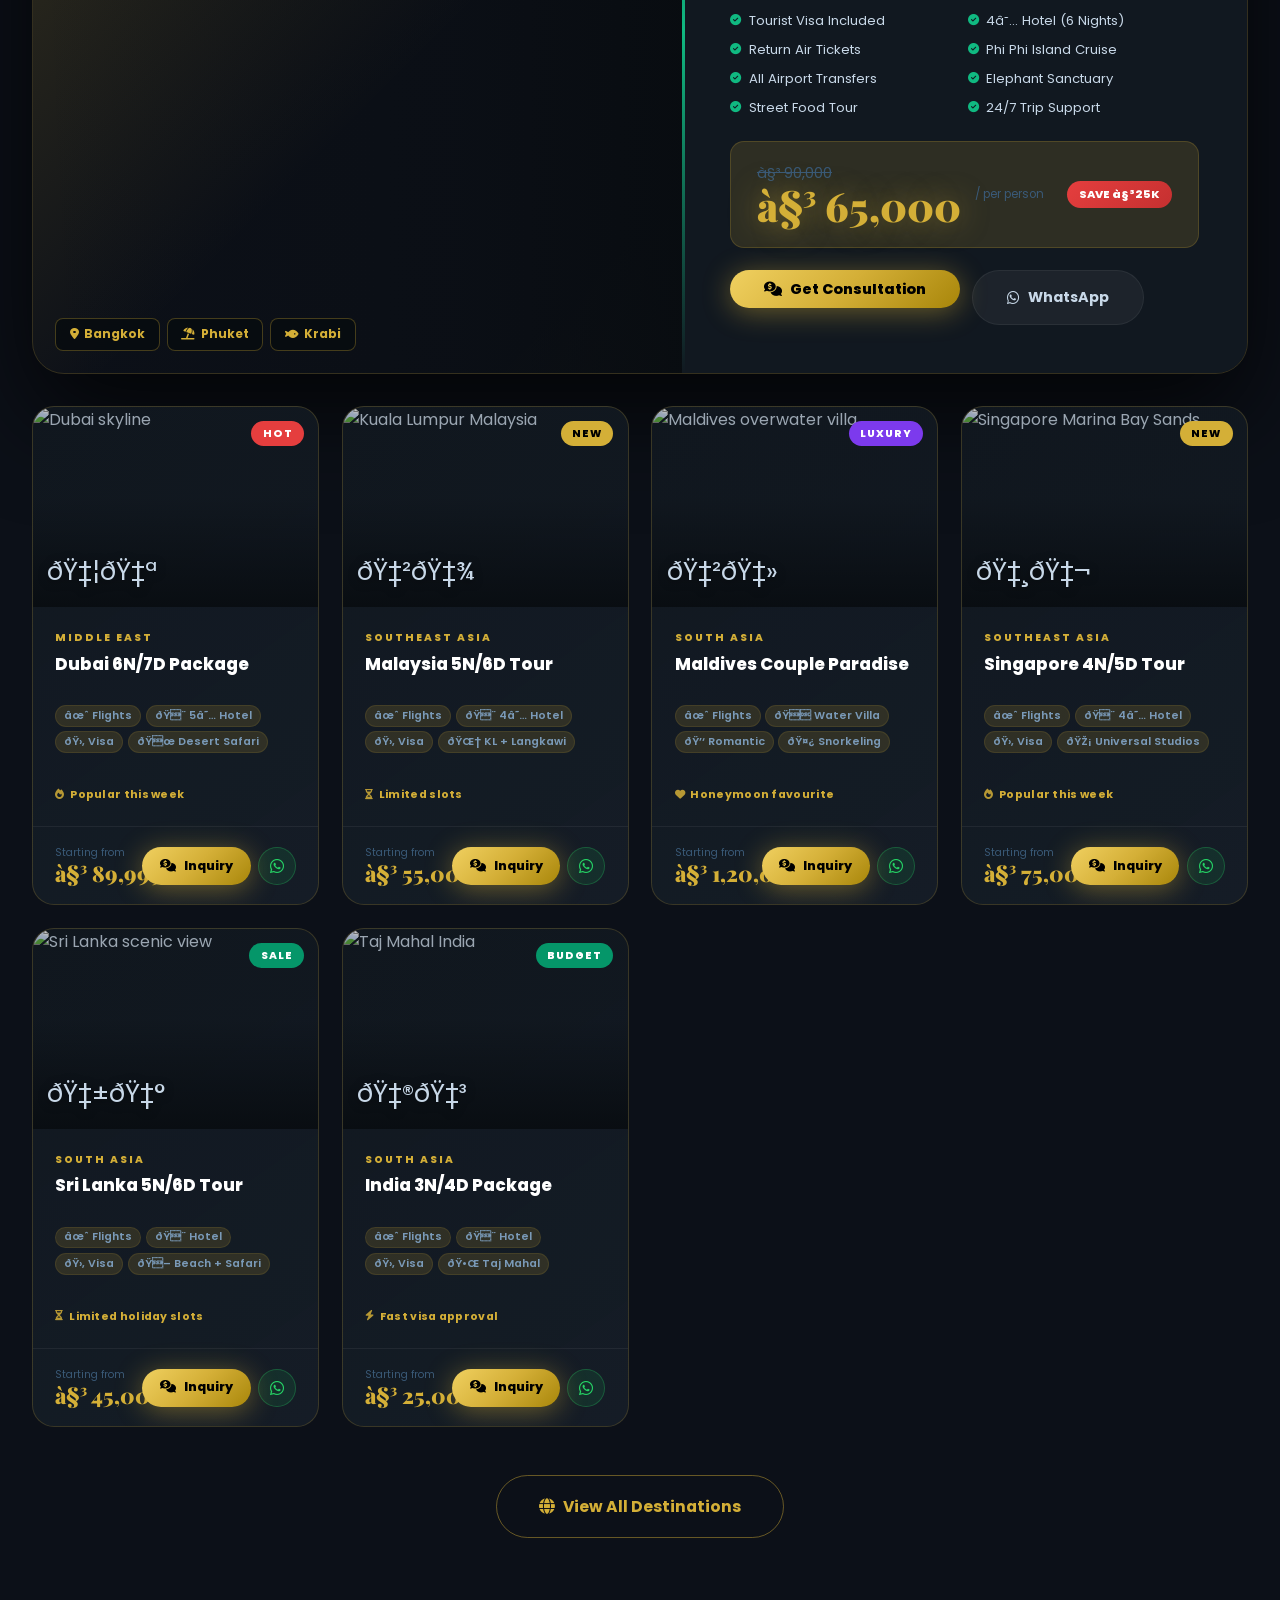
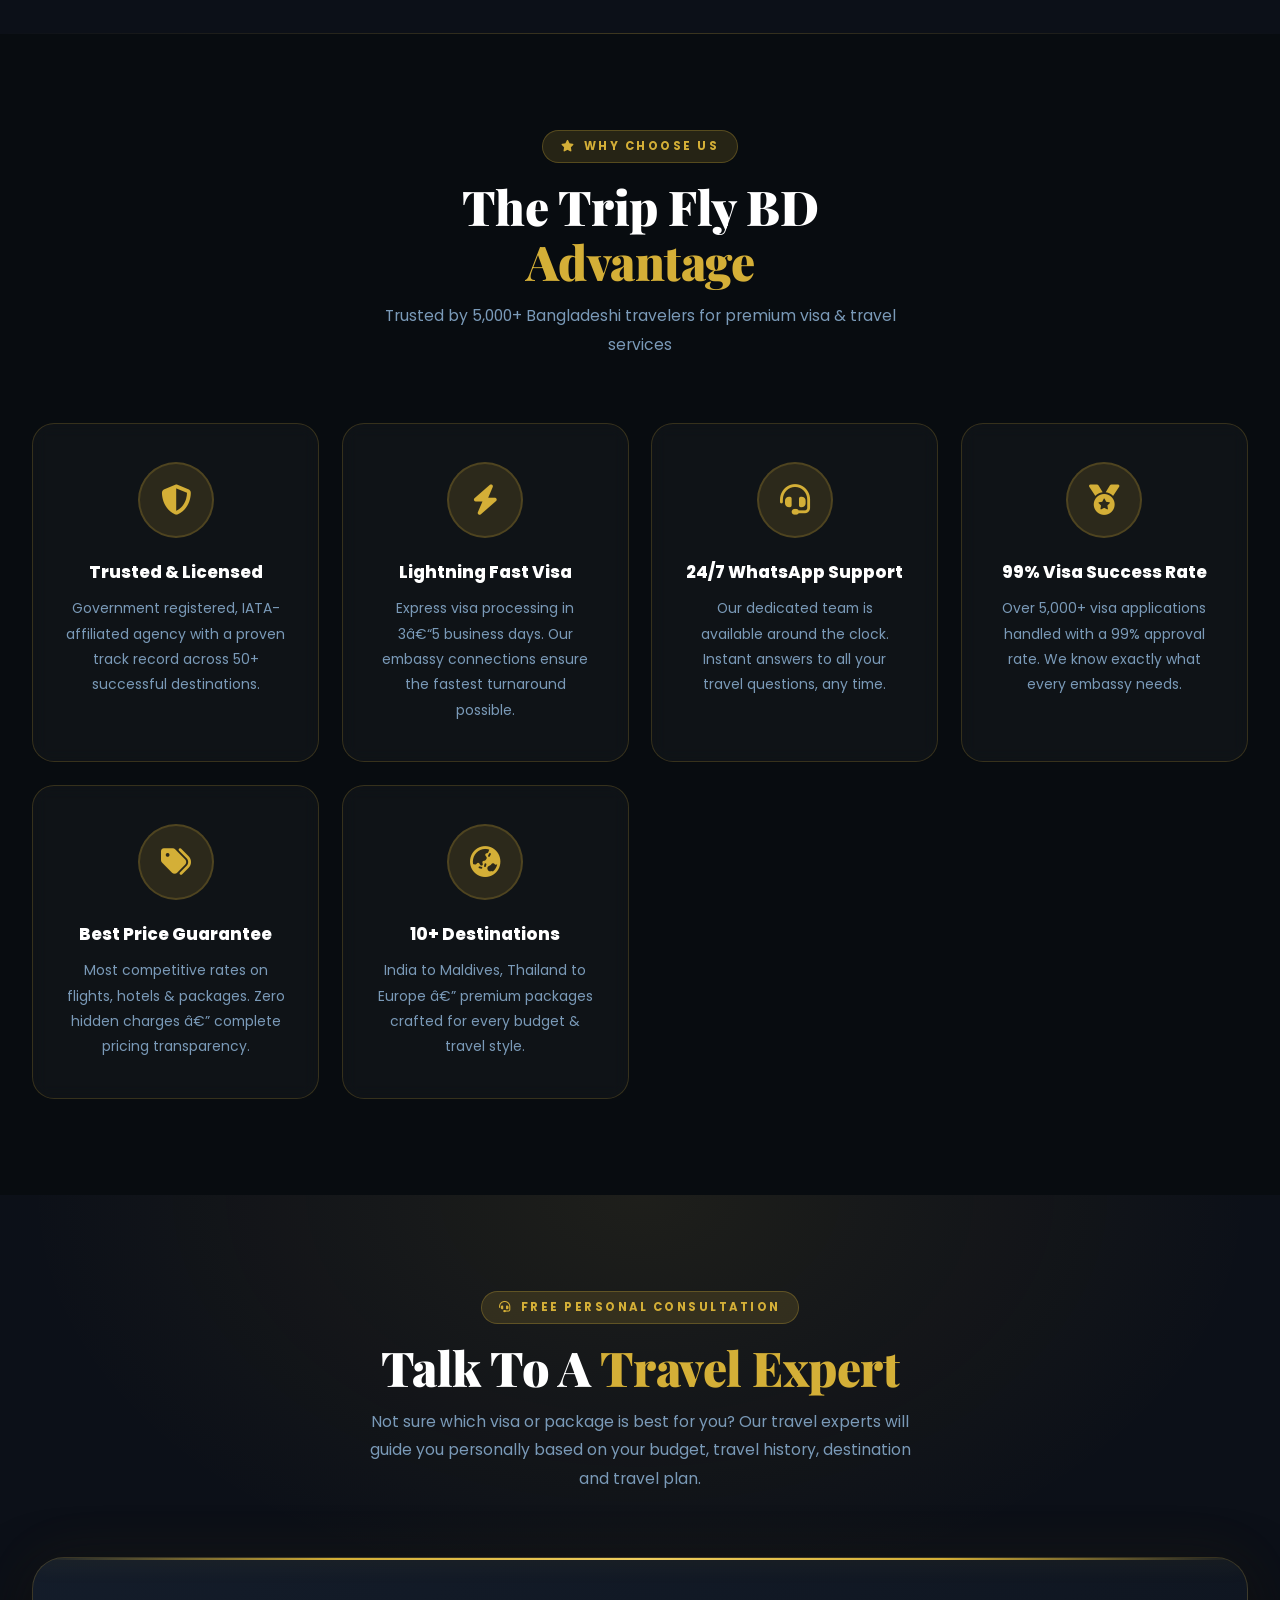
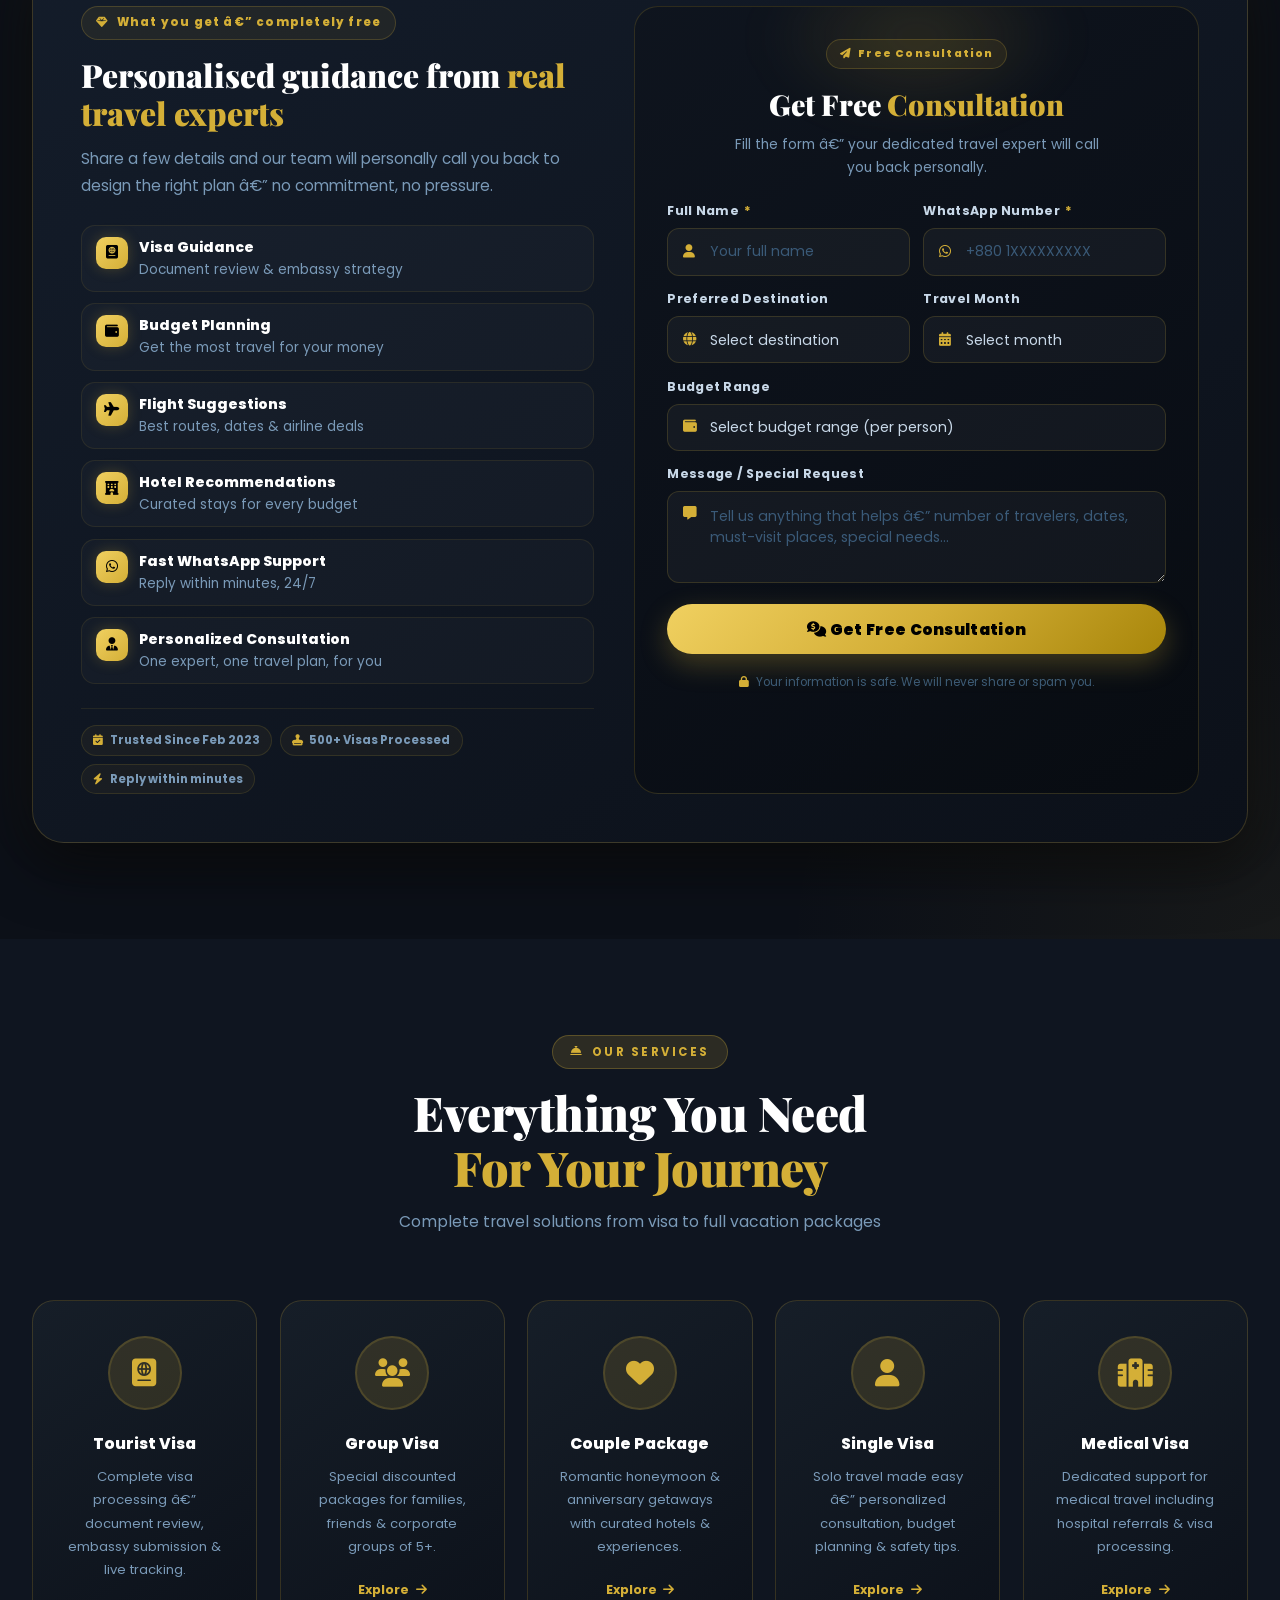
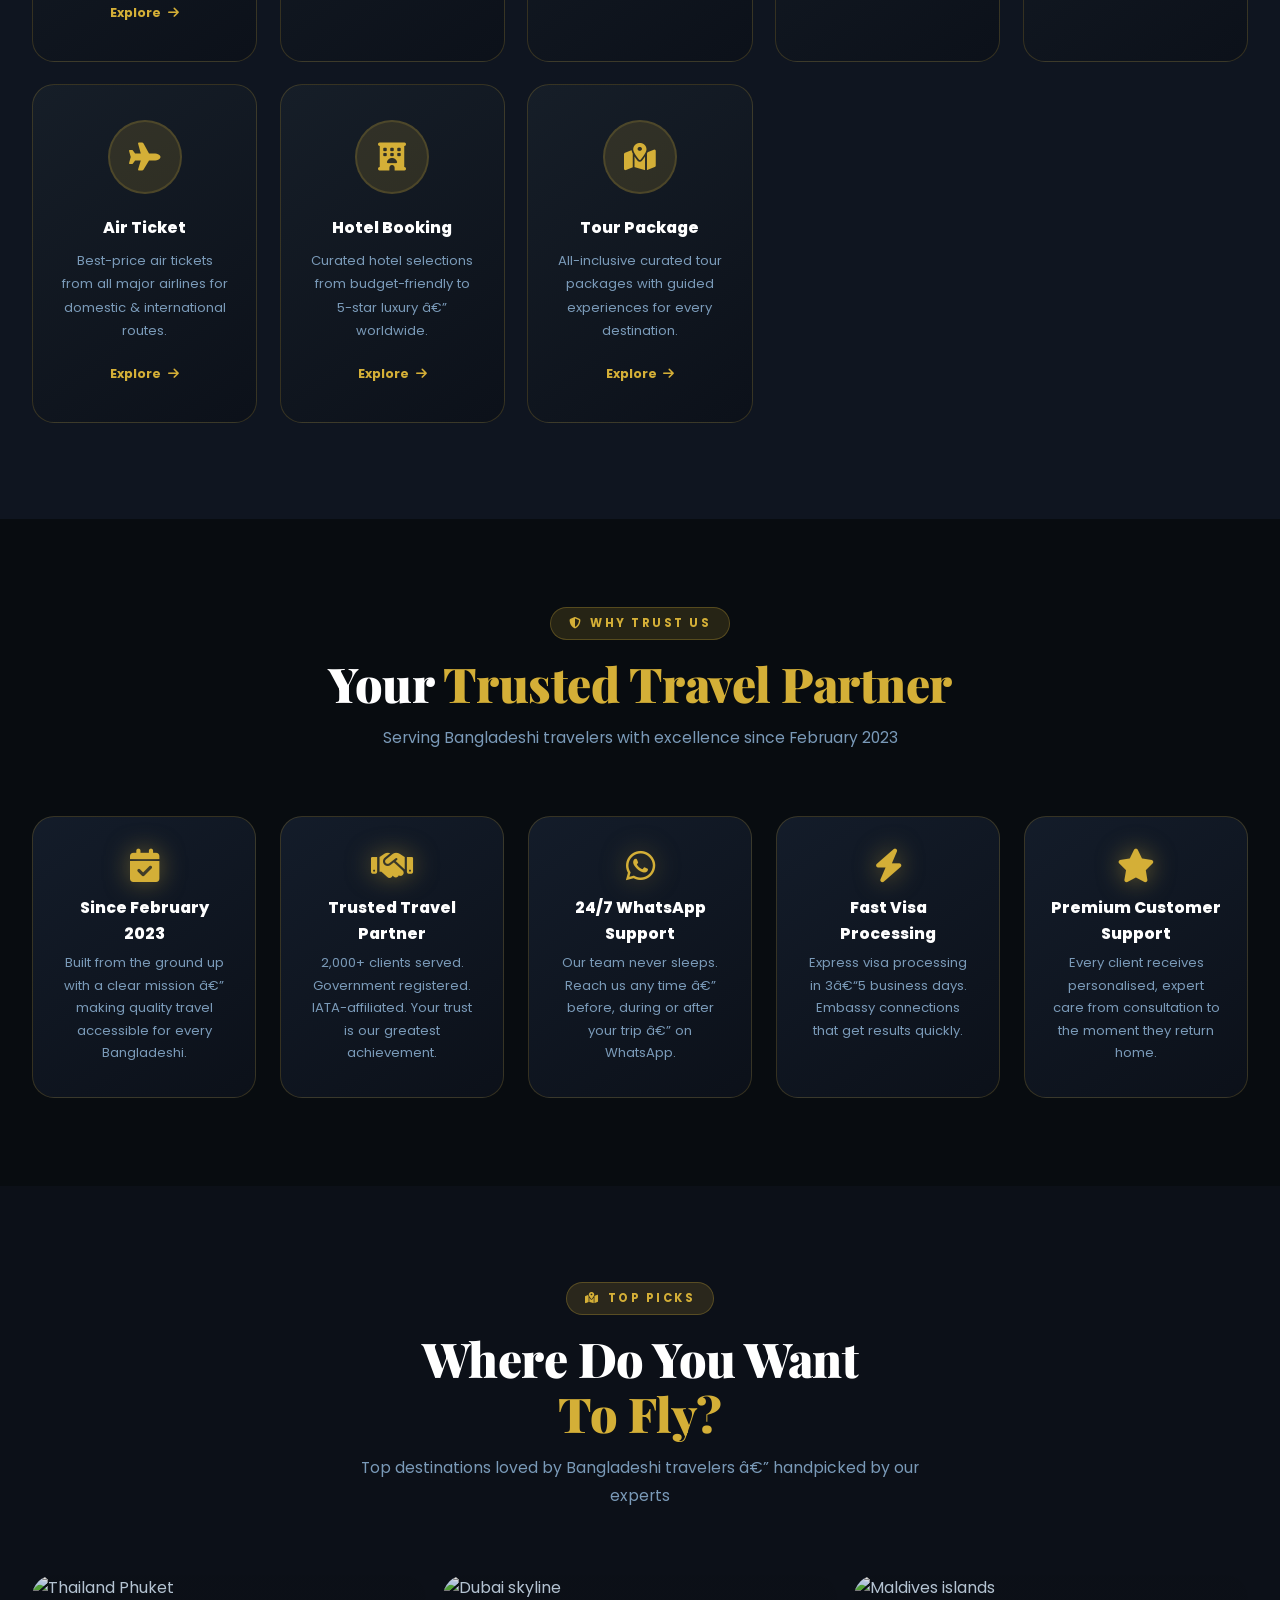
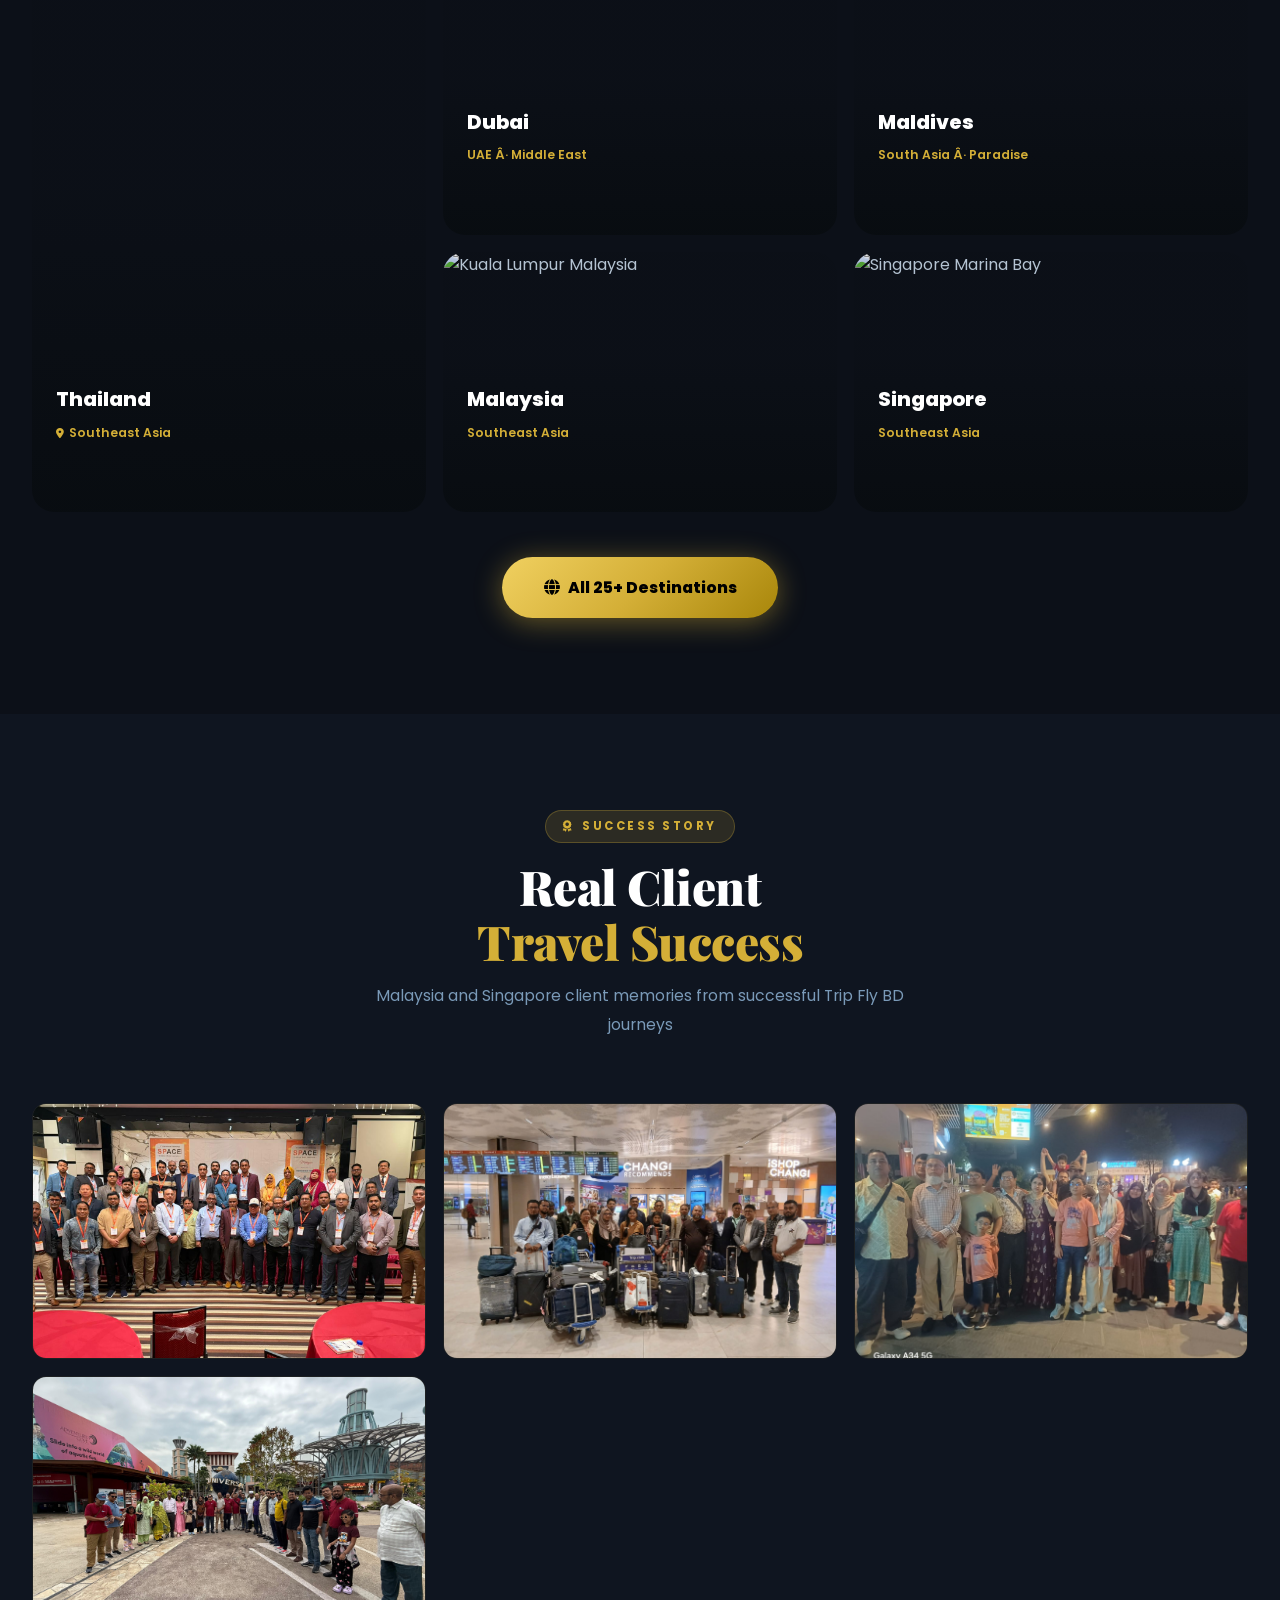
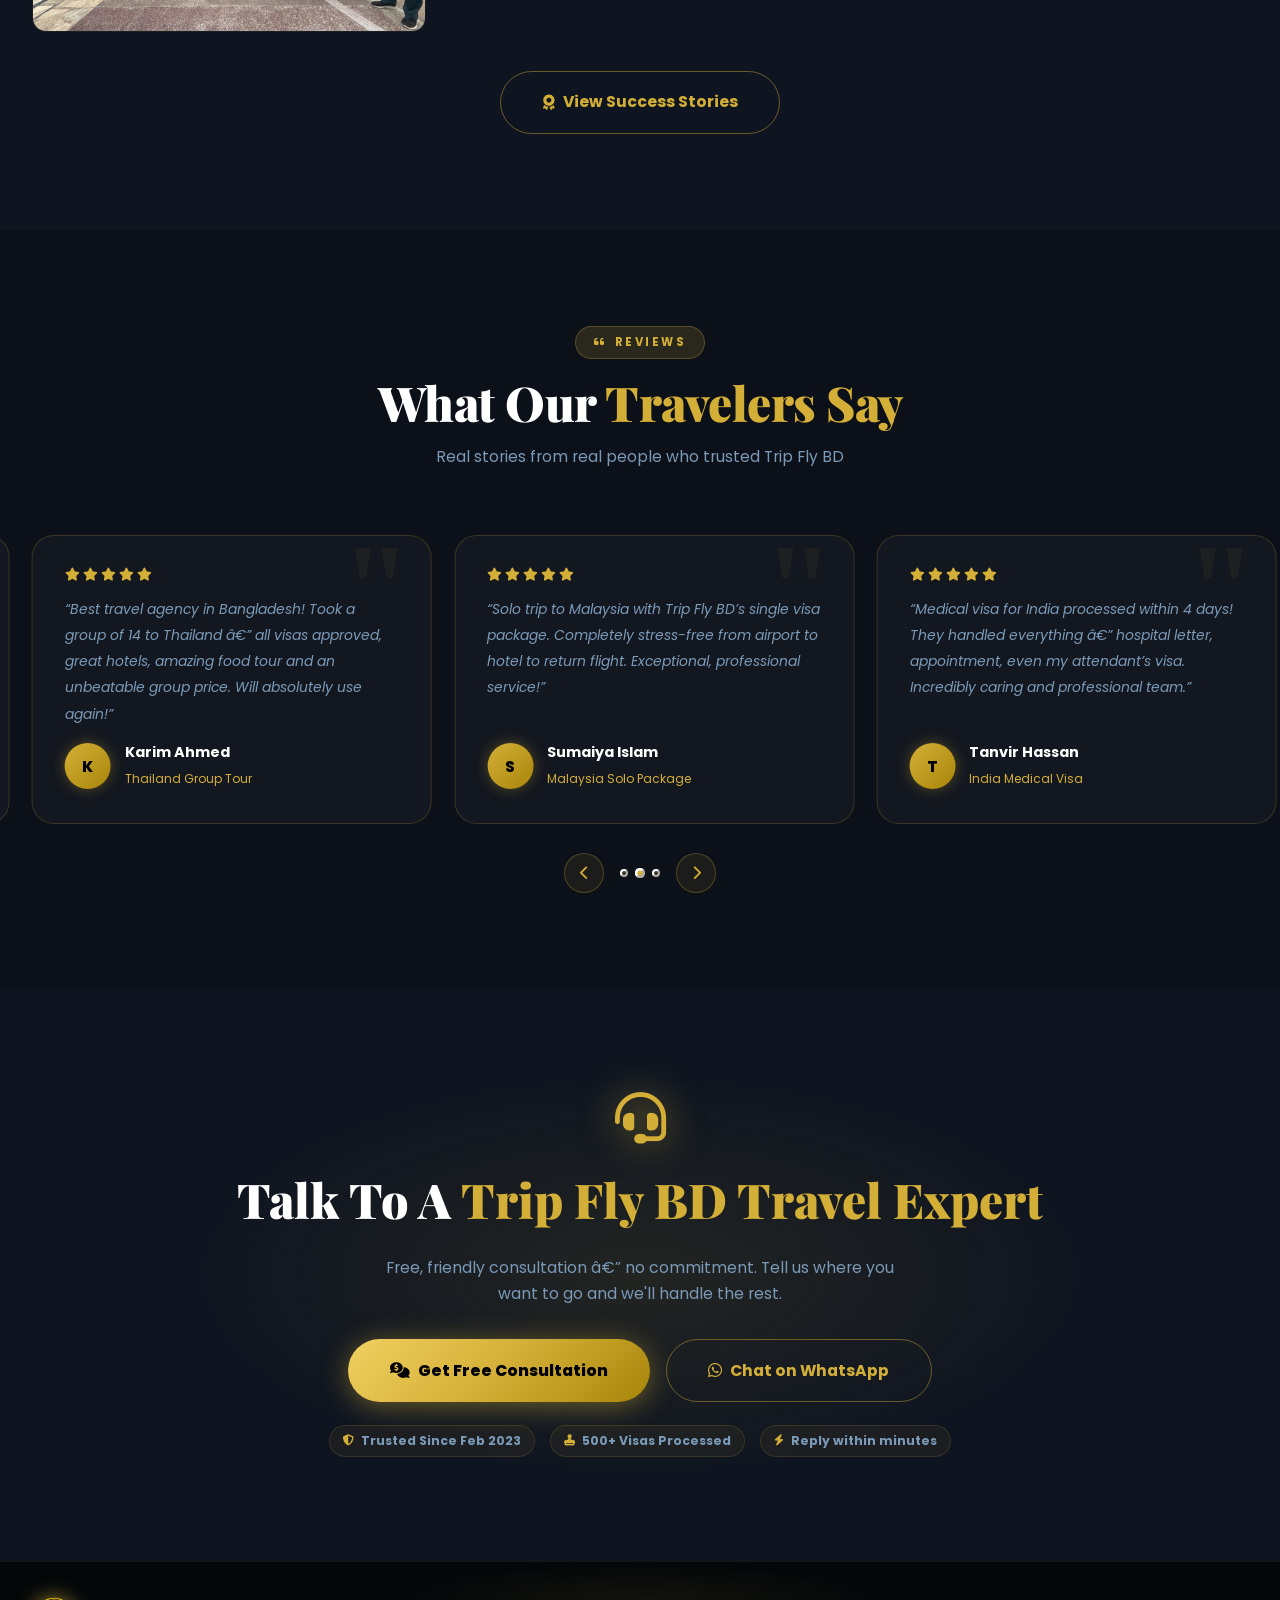
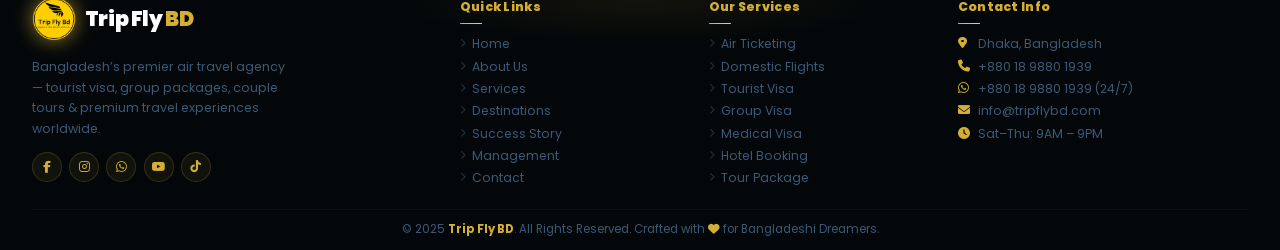
==== commit cac07737: "Updated Trip Fly BD website" ====
--- a/index.html
+++ b/index.html
@@ -1159,7 +1159,7 @@
         </a>
         <p>Bangladesh&rsquo;s premier air travel agency &mdash; tourist visa, group packages, couple tours &amp; premium travel experiences worldwide.</p>
         <div class="footer-socials" aria-label="Social media links">
-          <a href="#" class="social-link" aria-label="Facebook"><i class="fab fa-facebook-f"></i></a>
+          <a href="https://www.facebook.com/tripflybd08" class="social-link" aria-label="Facebook" target="_blank" rel="noopener"><i class="fab fa-facebook-f"></i></a>
           <a href="#" class="social-link" aria-label="Instagram"><i class="fab fa-instagram"></i></a>
           <a href="https://wa.me/8801898801939" class="social-link" aria-label="WhatsApp" target="_blank" rel="noopener"><i class="fab fa-whatsapp"></i></a>
           <a href="#" class="social-link" aria-label="YouTube"><i class="fab fa-youtube"></i></a>
@@ -1223,3 +1223,4 @@
 </body>
 </html>
 
+
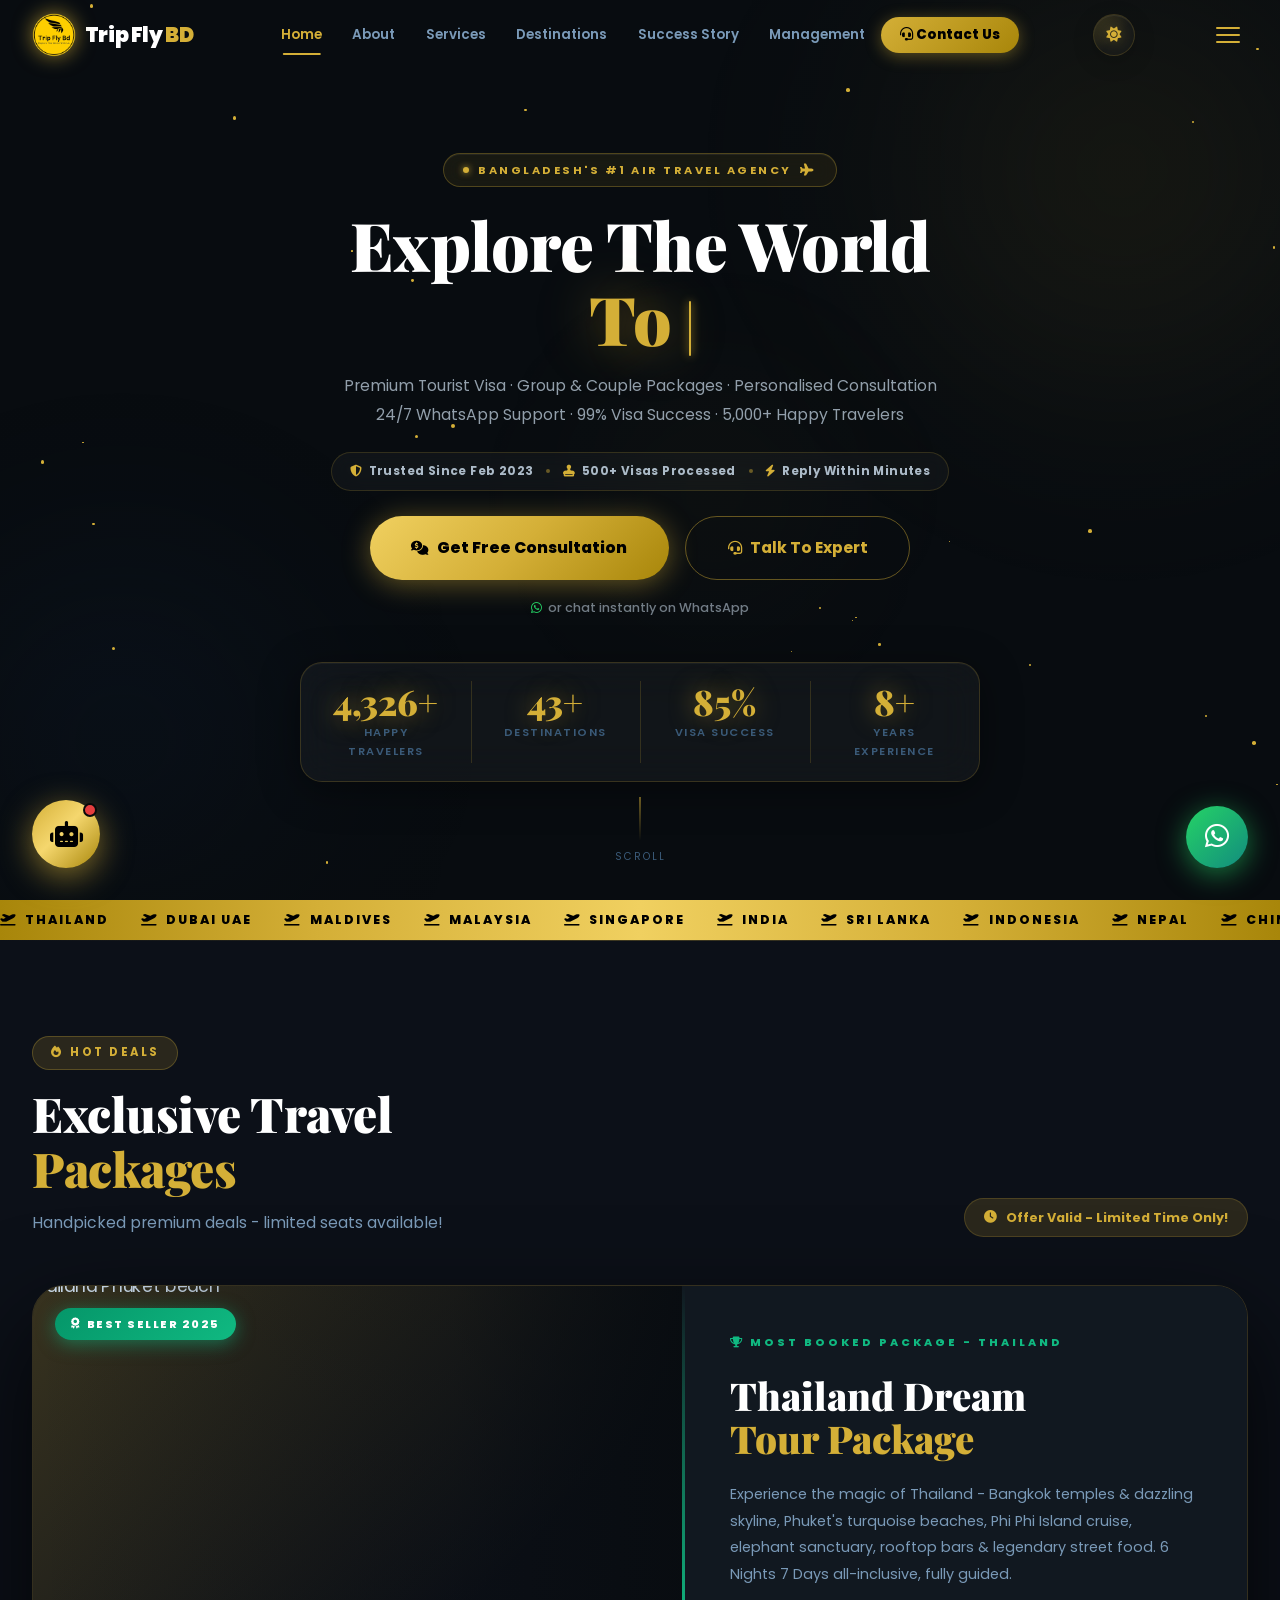
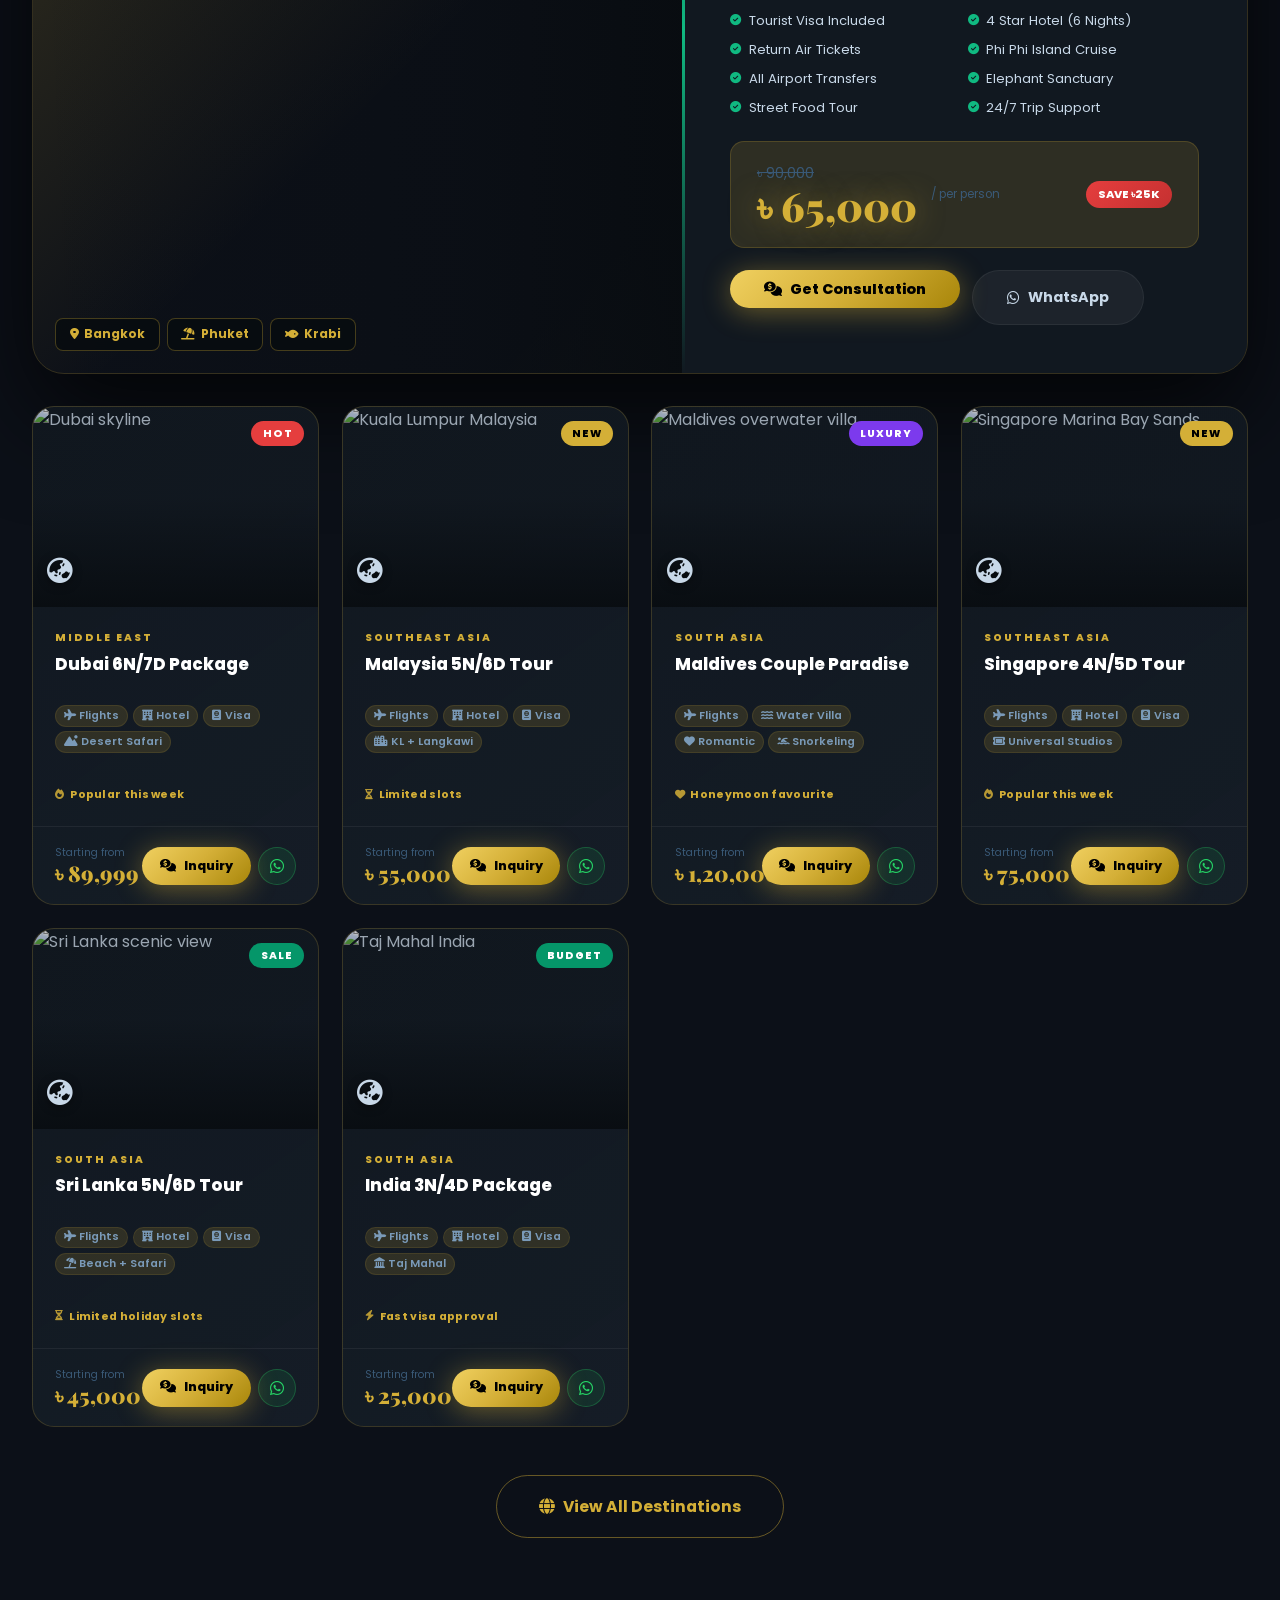
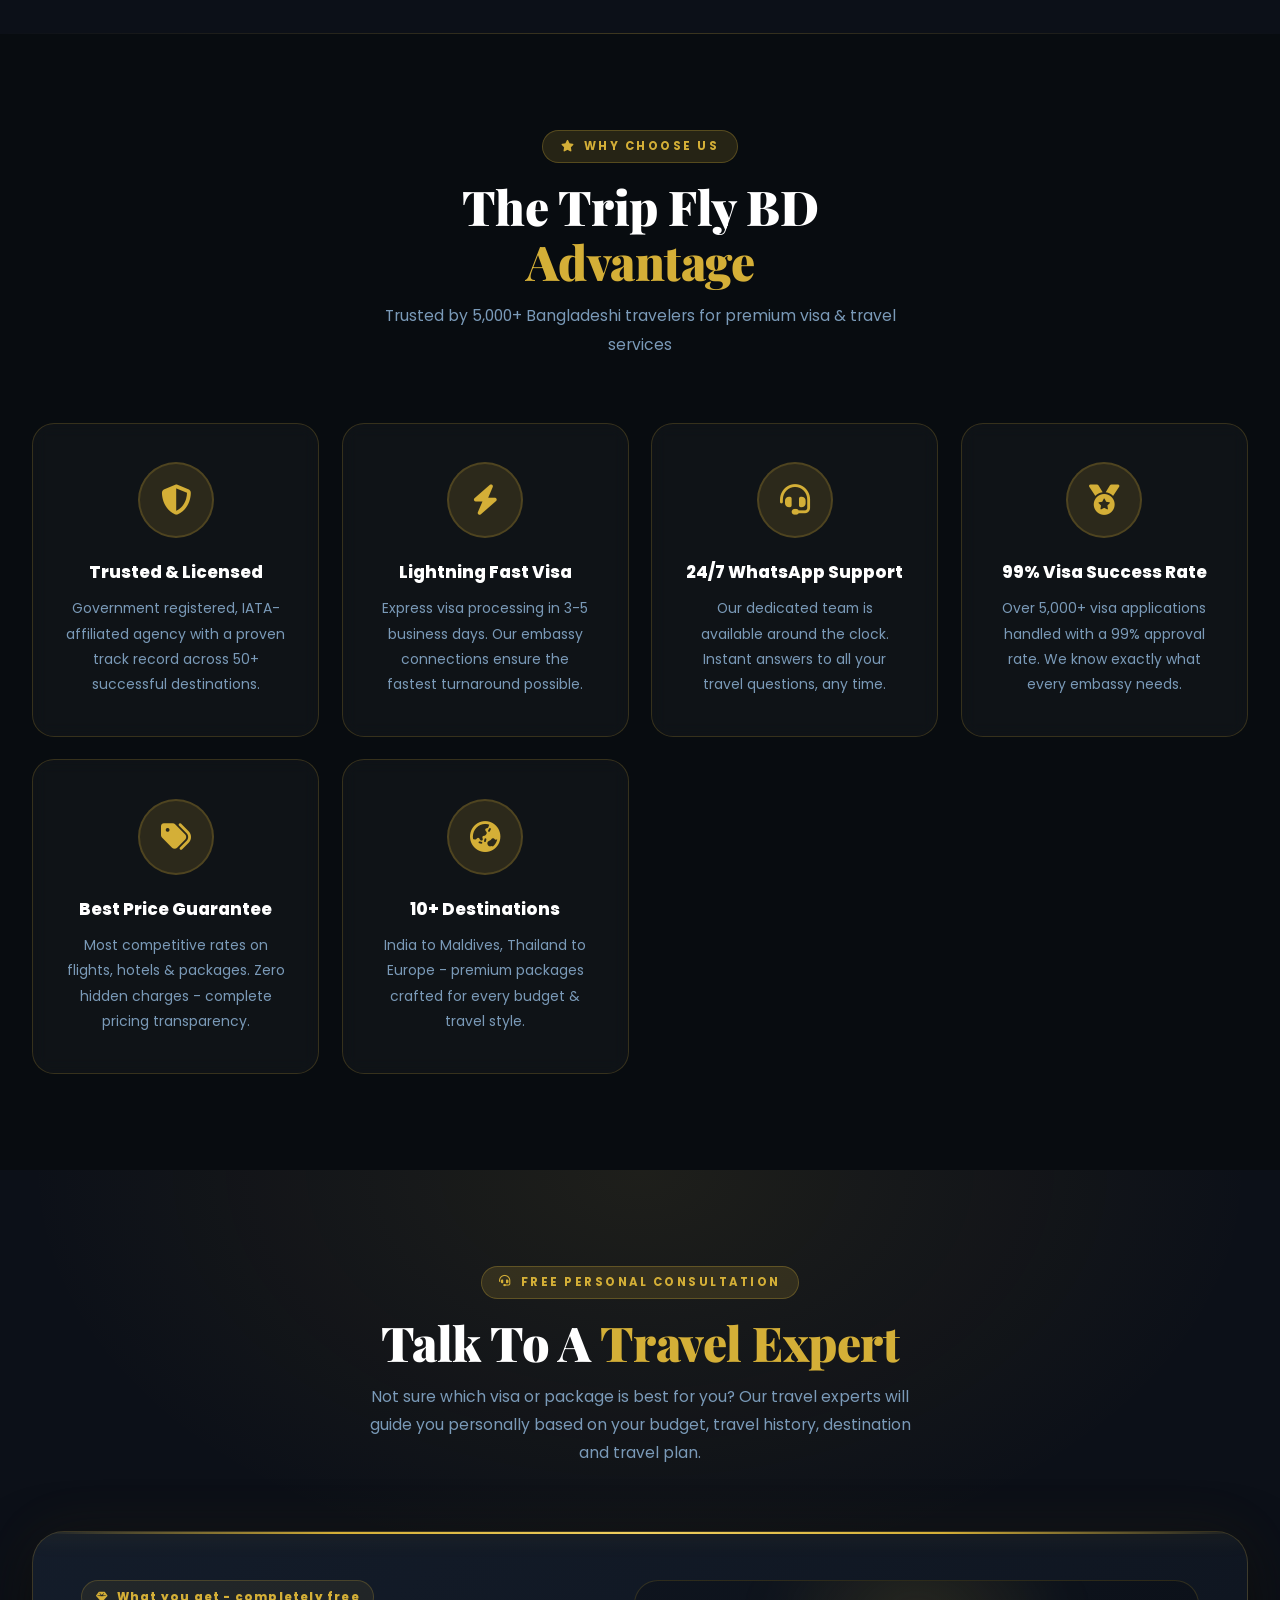
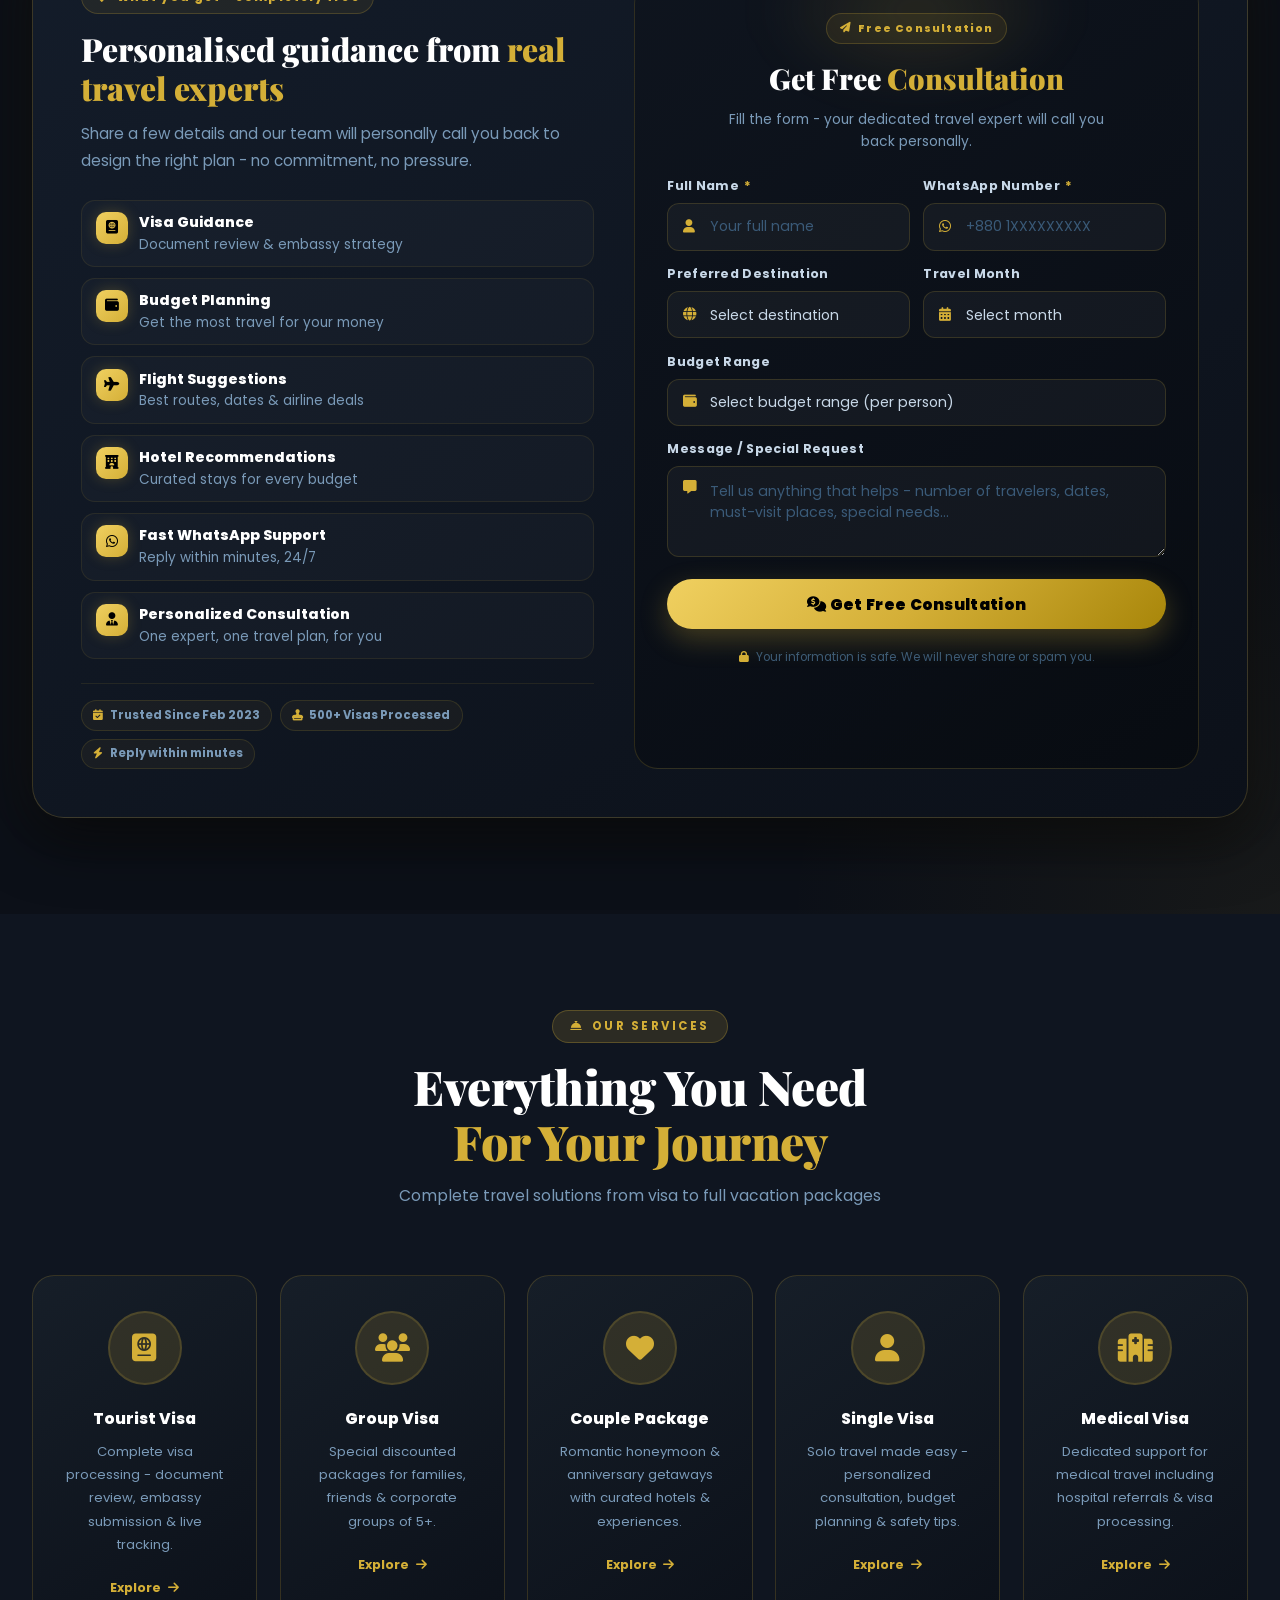
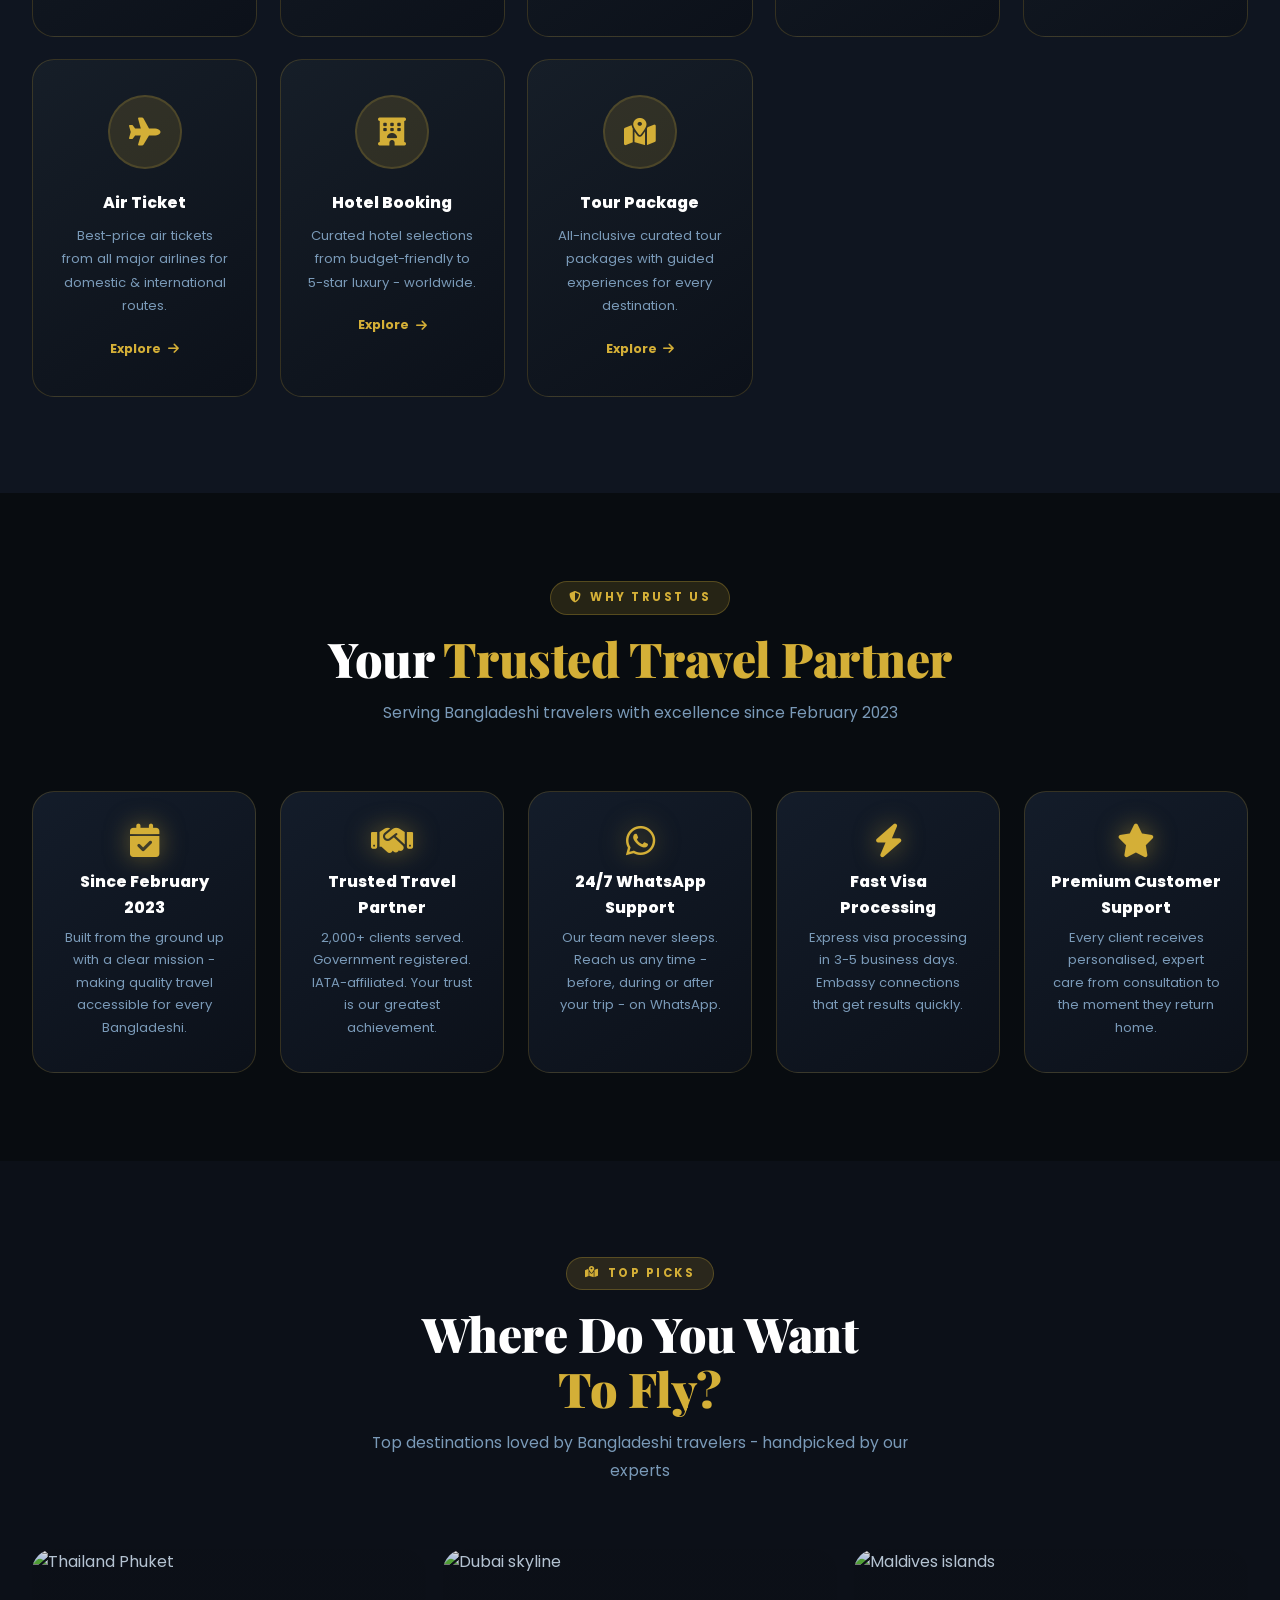
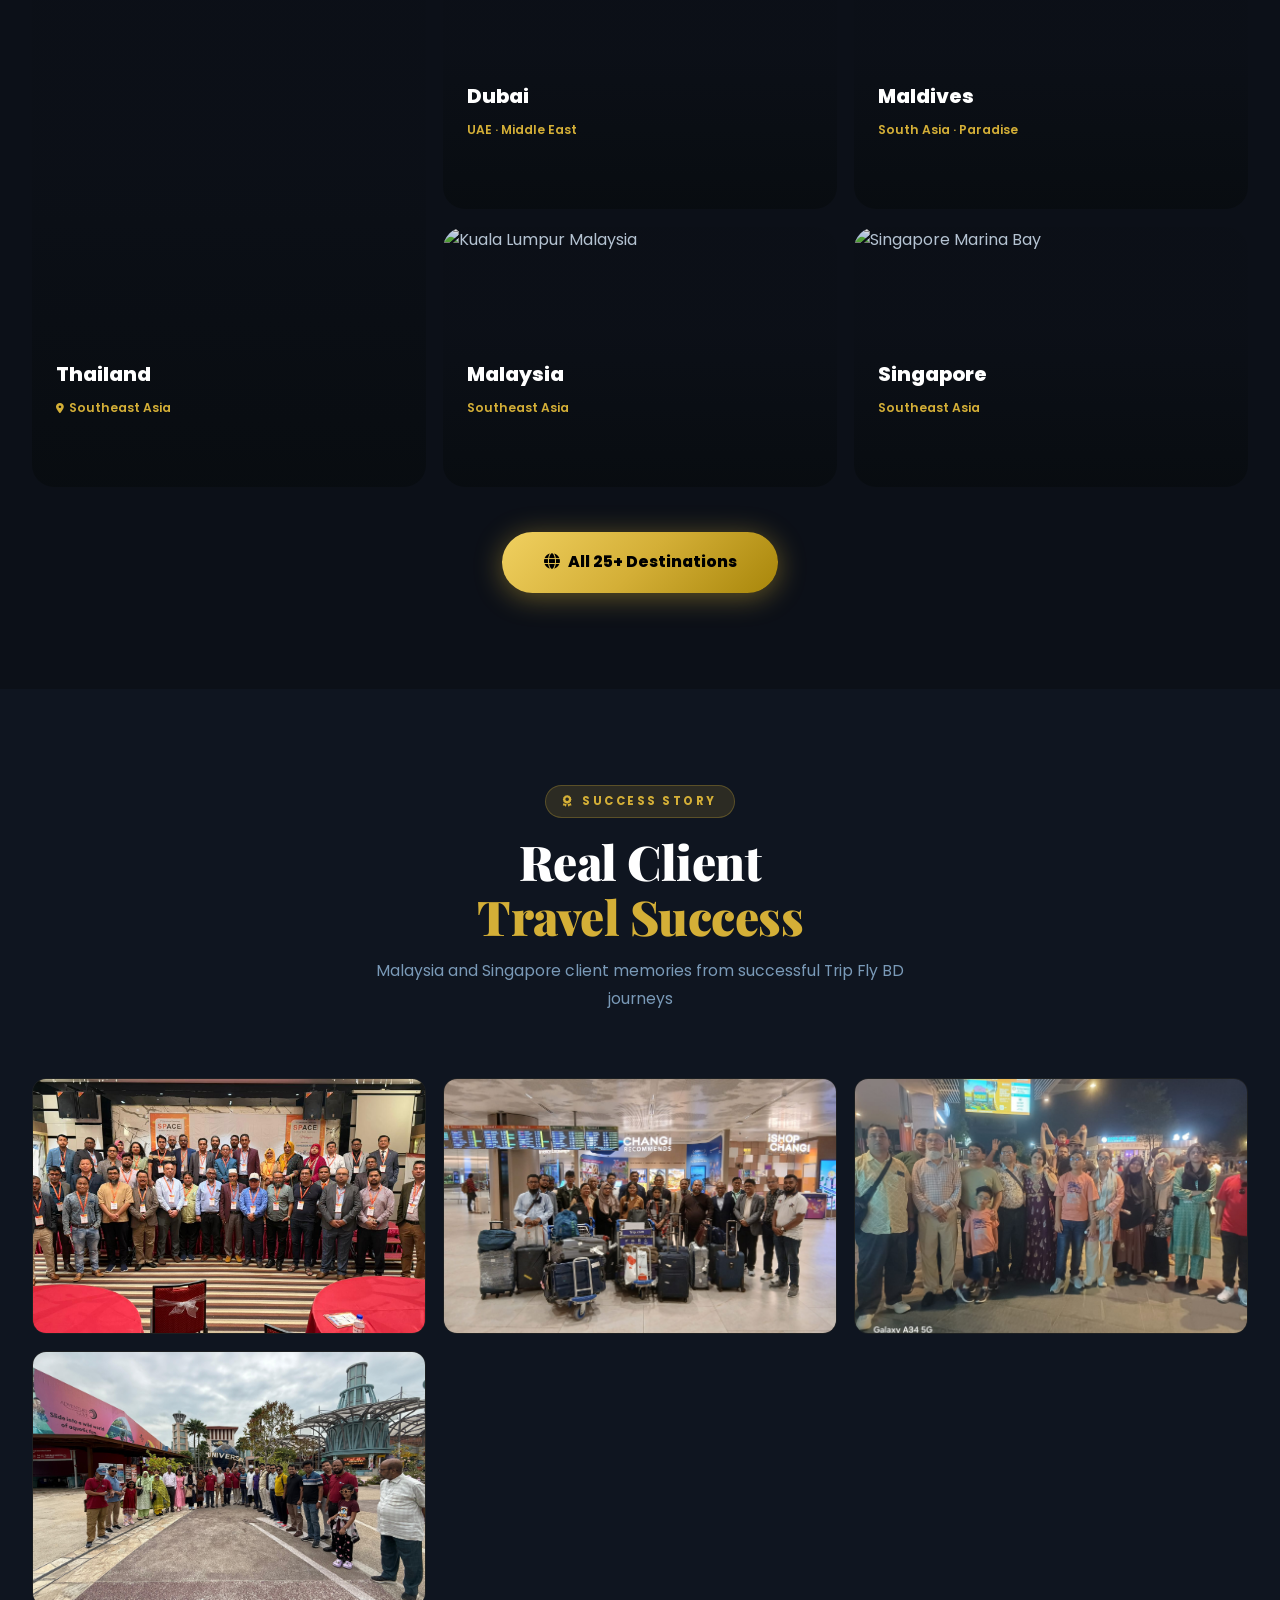
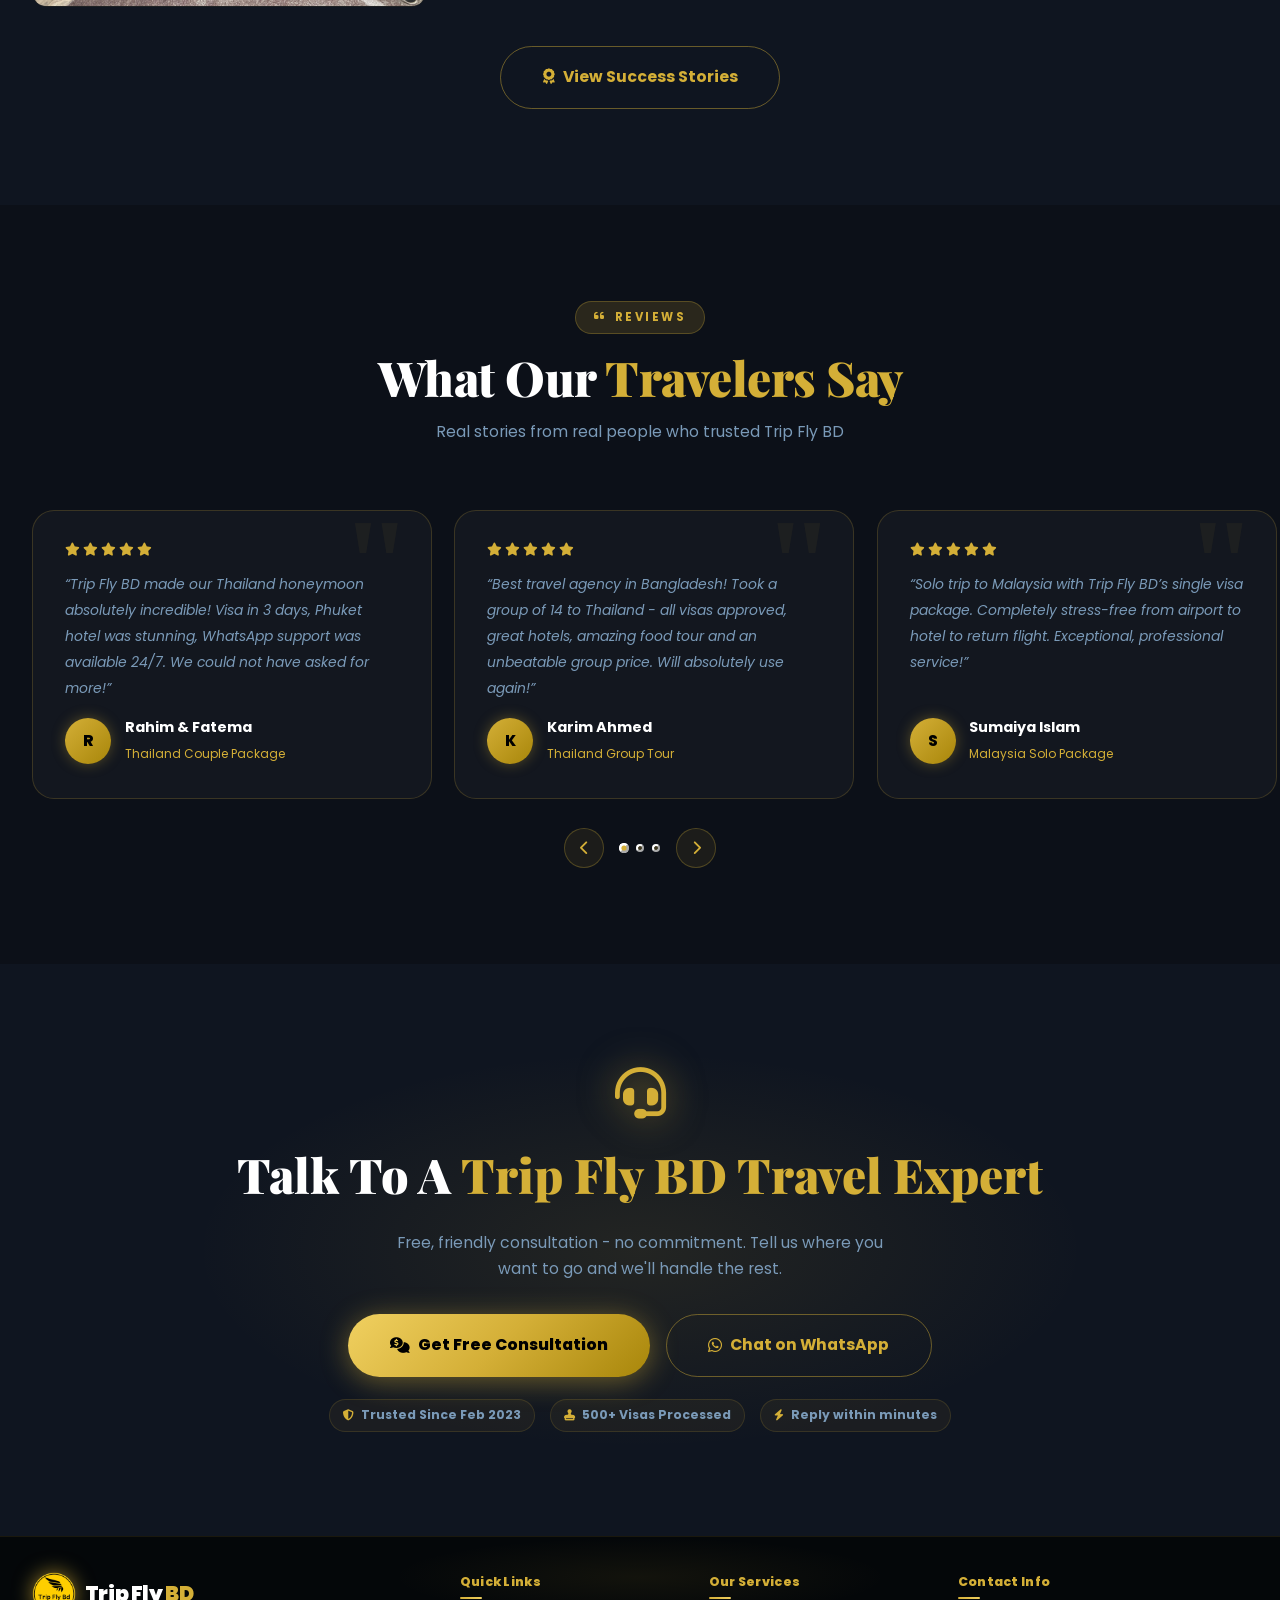
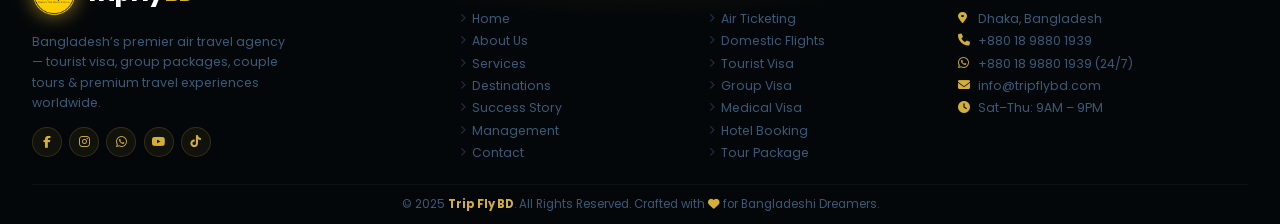
==== commit 89fd4ea9: "Updated website" ====
--- a/index.html
+++ b/index.html
@@ -1,9 +1,9 @@
-﻿<!DOCTYPE html>
+<!DOCTYPE html>
 <html lang="en">
 <head>
   <meta charset="UTF-8"/>
   <meta name="viewport" content="width=device-width, initial-scale=1.0, maximum-scale=5"/>
-  <meta name="description" content="Trip Fly BD â€” Bangladesh's #1 Air Travel Agency. Tourist Visa, Group Visa, Couple Packages, Thailand, Dubai, Maldives, Malaysia &amp; more. Fast processing, 99% success rate."/>
+  <meta name="description" content="Trip Fly BD - Bangladesh's #1 Air Travel Agency. Tourist Visa, Group Visa, Couple Packages, Thailand, Dubai, Maldives, Malaysia &amp; more. Fast processing, 99% success rate."/>
   <meta name="theme-color" content="#D4AF37"/>
   <title>Trip Fly BD | Explore The World With Us</title>
 
@@ -99,8 +99,8 @@
     </h1>
 
     <p class="hero-subtitle">
-      Premium Tourist Visa&nbsp;Â·&nbsp;Group &amp; Couple Packages&nbsp;Â·&nbsp;Personalised Consultation<br/>
-      24/7 WhatsApp Support&nbsp;Â·&nbsp;99% Visa Success&nbsp;Â·&nbsp;5,000+ Happy Travelers
+      Premium Tourist Visa&nbsp;&middot;&nbsp;Group &amp; Couple Packages&nbsp;&middot;&nbsp;Personalised Consultation<br/>
+      24/7 WhatsApp Support&nbsp;&middot;&nbsp;99% Visa Success&nbsp;&middot;&nbsp;5,000+ Happy Travelers
     </p>
 
     <!-- â”€â”€ HERO TRUST STRIP (new) â”€â”€ -->
@@ -204,11 +204,11 @@
       <div class="section-header" style="text-align:left;margin-bottom:0;">
         <span class="section-tag"><i class="fas fa-fire" aria-hidden="true"></i> Hot Deals</span>
         <h2 class="section-title" id="pkg-heading">Exclusive Travel<br/><span class="gold">Packages</span></h2>
-        <p class="section-subtitle" style="text-align:left;margin:0;">Handpicked premium deals â€” limited seats available!</p>
+        <p class="section-subtitle" style="text-align:left;margin:0;">Handpicked premium deals - limited seats available!</p>
       </div>
       <div class="pkg-timer" role="status">
         <i class="fas fa-clock" aria-hidden="true"></i>
-        <span>Offer Valid â€” Limited Time Only!</span>
+        <span>Offer Valid - Limited Time Only!</span>
       </div>
     </div>
 
@@ -232,20 +232,20 @@
       </div>
 
       <div class="fp-details">
-        <div class="fp-eyebrow">ðŸ† Most Booked Package â€” Thailand</div>
+        <div class="fp-eyebrow"><i class="fas fa-trophy"></i> Most Booked Package - Thailand</div>
         <h2 class="fp-title">
           Thailand Dream<br/>
           <span class="gold">Tour Package</span>
         </h2>
         <p class="fp-desc">
-          Experience the magic of Thailand â€” Bangkok temples &amp; dazzling skyline, Phuket's turquoise beaches,
+          Experience the magic of Thailand - Bangkok temples &amp; dazzling skyline, Phuket's turquoise beaches,
           Phi Phi Island cruise, elephant sanctuary, rooftop bars &amp; legendary street food. 6 Nights 7 Days
           all-inclusive, fully guided.
         </p>
 
         <div class="fp-includes" aria-label="Package inclusions">
           <div class="fp-inc"><i class="fas fa-check-circle" aria-hidden="true"></i> Tourist Visa Included</div>
-          <div class="fp-inc"><i class="fas fa-check-circle" aria-hidden="true"></i> 4â˜… Hotel (6 Nights)</div>
+          <div class="fp-inc"><i class="fas fa-check-circle" aria-hidden="true"></i> 4 Star Hotel (6 Nights)</div>
           <div class="fp-inc"><i class="fas fa-check-circle" aria-hidden="true"></i> Return Air Tickets</div>
           <div class="fp-inc"><i class="fas fa-check-circle" aria-hidden="true"></i> Phi Phi Island Cruise</div>
           <div class="fp-inc"><i class="fas fa-check-circle" aria-hidden="true"></i> All Airport Transfers</div>
@@ -256,11 +256,11 @@
 
         <div class="fp-price-box">
           <div>
-            <div class="fp-old-price">à§³ 90,000</div>
-            <div class="fp-new-price">à§³ 65,000</div>
+            <div class="fp-old-price">&#2547; 90,000</div>
+            <div class="fp-new-price">&#2547; 65,000</div>
           </div>
           <div class="fp-per">/ per person</div>
-          <div class="fp-save" aria-label="Save 25000 Taka">SAVE à§³25K</div>
+          <div class="fp-save" aria-label="Save 25000 Taka">SAVE &#2547;25K</div>
         </div>
 
         <div class="fp-actions">
@@ -288,23 +288,23 @@
           <img src="https://images.unsplash.com/photo-1512453979798-5ea266f8880c?w=600&q=80&fit=crop" alt="Dubai skyline" loading="lazy"/>
           <div class="pkg-card-img-overlay" aria-hidden="true"></div>
           <span class="pkg-badge hot" aria-label="Hot deal">HOT</span>
-          <span class="pkg-flag" aria-hidden="true">ðŸ‡¦ðŸ‡ª</span>
+          <span class="pkg-flag" aria-hidden="true"><i class="fas fa-globe-asia"></i></span>
         </div>
         <div class="pkg-card-body">
           <div class="pkg-country">Middle East</div>
           <div class="pkg-name">Dubai 6N/7D Package</div>
           <div class="pkg-tags">
-            <span class="pkg-tag">âœˆ Flights</span>
-            <span class="pkg-tag">ðŸ¨ 5â˜… Hotel</span>
-            <span class="pkg-tag">ðŸ›‚ Visa</span>
-            <span class="pkg-tag">ðŸœ Desert Safari</span>
+            <span class="pkg-tag"><i class="fas fa-plane"></i> Flights</span>
+            <span class="pkg-tag"><i class="fas fa-hotel"></i> Hotel</span>
+            <span class="pkg-tag"><i class="fas fa-passport"></i> Visa</span>
+            <span class="pkg-tag"><i class="fas fa-mountain-sun"></i> Desert Safari</span>
           </div>
           <div class="pkg-micro-trust"><i class="fas fa-fire"></i> Popular this week</div>
         </div>
         <div class="pkg-card-footer">
           <div class="pkg-price-area">
             <div class="pkg-price-lbl">Starting from</div>
-            <div class="pkg-price">à§³ 89,999</div>
+            <div class="pkg-price">&#2547; 89,999</div>
           </div>
           <div class="pkg-card-actions">
             <button type="button" class="btn btn-gold btn-sm pkg-inquiry-btn"
@@ -325,23 +325,23 @@
           <img src="https://images.unsplash.com/photo-1596422846543-75c6fc197f07?w=600&q=80&fit=crop" alt="Kuala Lumpur Malaysia" loading="lazy"/>
           <div class="pkg-card-img-overlay" aria-hidden="true"></div>
           <span class="pkg-badge new">NEW</span>
-          <span class="pkg-flag" aria-hidden="true">ðŸ‡²ðŸ‡¾</span>
+          <span class="pkg-flag" aria-hidden="true"><i class="fas fa-globe-asia"></i></span>
         </div>
         <div class="pkg-card-body">
           <div class="pkg-country">Southeast Asia</div>
           <div class="pkg-name">Malaysia 5N/6D Tour</div>
           <div class="pkg-tags">
-            <span class="pkg-tag">âœˆ Flights</span>
-            <span class="pkg-tag">ðŸ¨ 4â˜… Hotel</span>
-            <span class="pkg-tag">ðŸ›‚ Visa</span>
-            <span class="pkg-tag">ðŸŒ† KL + Langkawi</span>
+            <span class="pkg-tag"><i class="fas fa-plane"></i> Flights</span>
+            <span class="pkg-tag"><i class="fas fa-hotel"></i> Hotel</span>
+            <span class="pkg-tag"><i class="fas fa-passport"></i> Visa</span>
+            <span class="pkg-tag"><i class="fas fa-city"></i> KL + Langkawi</span>
           </div>
           <div class="pkg-micro-trust"><i class="fas fa-hourglass-half"></i> Limited slots</div>
         </div>
         <div class="pkg-card-footer">
           <div class="pkg-price-area">
             <div class="pkg-price-lbl">Starting from</div>
-            <div class="pkg-price">à§³ 55,000</div>
+            <div class="pkg-price">&#2547; 55,000</div>
           </div>
           <div class="pkg-card-actions">
             <button type="button" class="btn btn-gold btn-sm pkg-inquiry-btn"
@@ -362,23 +362,23 @@
           <img src="https://images.unsplash.com/photo-1573843981267-be1999ff37cd?w=600&q=80&fit=crop" alt="Maldives overwater villa" loading="lazy"/>
           <div class="pkg-card-img-overlay" aria-hidden="true"></div>
           <span class="pkg-badge lux">LUXURY</span>
-          <span class="pkg-flag" aria-hidden="true">ðŸ‡²ðŸ‡»</span>
+          <span class="pkg-flag" aria-hidden="true"><i class="fas fa-globe-asia"></i></span>
         </div>
         <div class="pkg-card-body">
           <div class="pkg-country">South Asia</div>
           <div class="pkg-name">Maldives Couple Paradise</div>
           <div class="pkg-tags">
-            <span class="pkg-tag">âœˆ Flights</span>
-            <span class="pkg-tag">ðŸ Water Villa</span>
-            <span class="pkg-tag">ðŸ’‘ Romantic</span>
-            <span class="pkg-tag">ðŸ¤¿ Snorkeling</span>
+            <span class="pkg-tag"><i class="fas fa-plane"></i> Flights</span>
+            <span class="pkg-tag"><i class="fas fa-water"></i> Water Villa</span>
+            <span class="pkg-tag"><i class="fas fa-heart"></i> Romantic</span>
+            <span class="pkg-tag"><i class="fas fa-person-swimming"></i> Snorkeling</span>
           </div>
           <div class="pkg-micro-trust"><i class="fas fa-heart"></i> Honeymoon favourite</div>
         </div>
         <div class="pkg-card-footer">
           <div class="pkg-price-area">
             <div class="pkg-price-lbl">Starting from</div>
-            <div class="pkg-price">à§³ 1,20,000</div>
+            <div class="pkg-price">&#2547; 1,20,000</div>
           </div>
           <div class="pkg-card-actions">
             <button type="button" class="btn btn-gold btn-sm pkg-inquiry-btn"
@@ -399,23 +399,23 @@
           <img src="https://images.unsplash.com/photo-1525625293386-3f8f99389edd?w=600&q=80&fit=crop" alt="Singapore Marina Bay Sands" loading="lazy"/>
           <div class="pkg-card-img-overlay" aria-hidden="true"></div>
           <span class="pkg-badge new">NEW</span>
-          <span class="pkg-flag" aria-hidden="true">ðŸ‡¸ðŸ‡¬</span>
+          <span class="pkg-flag" aria-hidden="true"><i class="fas fa-globe-asia"></i></span>
         </div>
         <div class="pkg-card-body">
           <div class="pkg-country">Southeast Asia</div>
           <div class="pkg-name">Singapore 4N/5D Tour</div>
           <div class="pkg-tags">
-            <span class="pkg-tag">âœˆ Flights</span>
-            <span class="pkg-tag">ðŸ¨ 4â˜… Hotel</span>
-            <span class="pkg-tag">ðŸ›‚ Visa</span>
-            <span class="pkg-tag">ðŸŽ¡ Universal Studios</span>
+            <span class="pkg-tag"><i class="fas fa-plane"></i> Flights</span>
+            <span class="pkg-tag"><i class="fas fa-hotel"></i> Hotel</span>
+            <span class="pkg-tag"><i class="fas fa-passport"></i> Visa</span>
+            <span class="pkg-tag"><i class="fas fa-ticket"></i> Universal Studios</span>
           </div>
           <div class="pkg-micro-trust"><i class="fas fa-fire"></i> Popular this week</div>
         </div>
         <div class="pkg-card-footer">
           <div class="pkg-price-area">
             <div class="pkg-price-lbl">Starting from</div>
-            <div class="pkg-price">à§³ 75,000</div>
+            <div class="pkg-price">&#2547; 75,000</div>
           </div>
           <div class="pkg-card-actions">
             <button type="button" class="btn btn-gold btn-sm pkg-inquiry-btn"
@@ -436,23 +436,23 @@
           <img src="https://images.unsplash.com/photo-1506905925346-21bda4d32df4?w=600&q=80&fit=crop" alt="Sri Lanka scenic view" loading="lazy"/>
           <div class="pkg-card-img-overlay" aria-hidden="true"></div>
           <span class="pkg-badge sale">SALE</span>
-          <span class="pkg-flag" aria-hidden="true">ðŸ‡±ðŸ‡°</span>
+          <span class="pkg-flag" aria-hidden="true"><i class="fas fa-globe-asia"></i></span>
         </div>
         <div class="pkg-card-body">
           <div class="pkg-country">South Asia</div>
           <div class="pkg-name">Sri Lanka 5N/6D Tour</div>
           <div class="pkg-tags">
-            <span class="pkg-tag">âœˆ Flights</span>
-            <span class="pkg-tag">ðŸ¨ Hotel</span>
-            <span class="pkg-tag">ðŸ›‚ Visa</span>
-            <span class="pkg-tag">ðŸ– Beach + Safari</span>
+            <span class="pkg-tag"><i class="fas fa-plane"></i> Flights</span>
+            <span class="pkg-tag"><i class="fas fa-hotel"></i> Hotel</span>
+            <span class="pkg-tag"><i class="fas fa-passport"></i> Visa</span>
+            <span class="pkg-tag"><i class="fas fa-umbrella-beach"></i> Beach + Safari</span>
           </div>
           <div class="pkg-micro-trust"><i class="fas fa-hourglass-half"></i> Limited holiday slots</div>
         </div>
         <div class="pkg-card-footer">
           <div class="pkg-price-area">
             <div class="pkg-price-lbl">Starting from</div>
-            <div class="pkg-price">à§³ 45,000</div>
+            <div class="pkg-price">&#2547; 45,000</div>
           </div>
           <div class="pkg-card-actions">
             <button type="button" class="btn btn-gold btn-sm pkg-inquiry-btn"
@@ -473,23 +473,23 @@
           <img src="https://images.unsplash.com/photo-1564507592333-c60657eea523?w=600&q=80&fit=crop" alt="Taj Mahal India" loading="lazy"/>
           <div class="pkg-card-img-overlay" aria-hidden="true"></div>
           <span class="pkg-badge sale">BUDGET</span>
-          <span class="pkg-flag" aria-hidden="true">ðŸ‡®ðŸ‡³</span>
+          <span class="pkg-flag" aria-hidden="true"><i class="fas fa-globe-asia"></i></span>
         </div>
         <div class="pkg-card-body">
           <div class="pkg-country">South Asia</div>
           <div class="pkg-name">India 3N/4D Package</div>
           <div class="pkg-tags">
-            <span class="pkg-tag">âœˆ Flights</span>
-            <span class="pkg-tag">ðŸ¨ Hotel</span>
-            <span class="pkg-tag">ðŸ›‚ Visa</span>
-            <span class="pkg-tag">ðŸ•Œ Taj Mahal</span>
+            <span class="pkg-tag"><i class="fas fa-plane"></i> Flights</span>
+            <span class="pkg-tag"><i class="fas fa-hotel"></i> Hotel</span>
+            <span class="pkg-tag"><i class="fas fa-passport"></i> Visa</span>
+            <span class="pkg-tag"><i class="fas fa-landmark"></i> Taj Mahal</span>
           </div>
           <div class="pkg-micro-trust"><i class="fas fa-bolt"></i> Fast visa approval</div>
         </div>
         <div class="pkg-card-footer">
           <div class="pkg-price-area">
             <div class="pkg-price-lbl">Starting from</div>
-            <div class="pkg-price">à§³ 25,000</div>
+            <div class="pkg-price">&#2547; 25,000</div>
           </div>
           <div class="pkg-card-actions">
             <button type="button" class="btn btn-gold btn-sm pkg-inquiry-btn"
@@ -538,7 +538,7 @@
       <div class="why-card reveal-up delay-2" role="listitem">
         <div class="why-icon" aria-hidden="true"><i class="fas fa-bolt"></i></div>
         <h3>Lightning Fast Visa</h3>
-        <p>Express visa processing in 3â€“5 business days. Our embassy connections ensure the fastest turnaround possible.</p>
+        <p>Express visa processing in 3-5 business days. Our embassy connections ensure the fastest turnaround possible.</p>
       </div>
 
       <div class="why-card reveal-up delay-3" role="listitem">
@@ -556,13 +556,13 @@
       <div class="why-card reveal-up delay-2" role="listitem">
         <div class="why-icon" aria-hidden="true"><i class="fas fa-tags"></i></div>
         <h3>Best Price Guarantee</h3>
-        <p>Most competitive rates on flights, hotels &amp; packages. Zero hidden charges â€” complete pricing transparency.</p>
+        <p>Most competitive rates on flights, hotels &amp; packages. Zero hidden charges - complete pricing transparency.</p>
       </div>
 
       <div class="why-card reveal-up delay-3" role="listitem">
         <div class="why-icon" aria-hidden="true"><i class="fas fa-globe-asia"></i></div>
         <h3>10+ Destinations</h3>
-        <p>India to Maldives, Thailand to Europe â€” premium packages crafted for every budget &amp; travel style.</p>
+        <p>India to Maldives, Thailand to Europe - premium packages crafted for every budget &amp; travel style.</p>
       </div>
 
     </div><!-- /.why-grid -->
@@ -571,7 +571,7 @@
 
 
 <!-- â•â•â•â•â•â•â•â•â•â•â•â•â•â•â•â•â•â•â•â•â•â•â•â•â•â•â•â•â•â•â•â•â•â•â•â•â•â•â•
-     TALK TO TRAVEL EXPERT â€” Consultation
+     TALK TO TRAVEL EXPERT - Consultation
 â•â•â•â•â•â•â•â•â•â•â•â•â•â•â•â•â•â•â•â•â•â•â•â•â•â•â•â•â•â•â•â•â•â•â•â•â•â•â•â• -->
 <section class="expert-section" id="expert-consult" aria-labelledby="expert-heading">
   <div class="container">
@@ -586,9 +586,9 @@
 
       <!-- LEFT: Benefits -->
       <div class="expert-left">
-        <div class="expert-eyebrow"><i class="fas fa-gem"></i> What you get â€” completely free</div>
+        <div class="expert-eyebrow"><i class="fas fa-gem"></i> What you get - completely free</div>
         <h3 class="expert-left-title">Personalised guidance from <span class="gold">real travel experts</span></h3>
-        <p class="expert-left-desc">Share a few details and our team will personally call you back to design the right plan â€” no commitment, no pressure.</p>
+        <p class="expert-left-desc">Share a few details and our team will personally call you back to design the right plan - no commitment, no pressure.</p>
 
         <ul class="expert-benefits" role="list">
           <li><i class="fas fa-passport"></i> <span><strong>Visa Guidance</strong><br/>Document review &amp; embassy strategy</span></li>
@@ -613,7 +613,7 @@
         <div class="expert-form-head">
           <span class="ef-eyebrow"><i class="fas fa-paper-plane"></i> Free Consultation</span>
           <h3>Get Free <span class="gold">Consultation</span></h3>
-          <p>Fill the form â€” your dedicated travel expert will call you back personally.</p>
+          <p>Fill the form - your dedicated travel expert will call you back personally.</p>
         </div>
 
         <form class="expert-form" id="expertForm" novalidate autocomplete="off">
@@ -651,7 +651,7 @@
                   <option>China</option><option>Japan</option><option>Turkey</option>
                   <option>Saudi Arabia</option><option>Qatar</option><option>UK</option>
                   <option>USA</option><option>Canada</option><option>Australia</option>
-                  <option>Portugal</option><option>Not Sure â€” Need Suggestion</option>
+                  <option>Portugal</option><option>Not Sure - Need Suggestion</option>
                 </select>
               </div>
             </div>
@@ -675,11 +675,11 @@
               <i class="fas fa-wallet"></i>
               <select id="exBudget">
                 <option value="" disabled selected>Select budget range (per person)</option>
-                <option>Under à§³30,000</option>
-                <option>à§³30,000 â€“ à§³60,000</option>
-                <option>à§³60,000 â€“ à§³1,00,000</option>
-                <option>à§³1,00,000 â€“ à§³2,00,000</option>
-                <option>à§³2,00,000+</option>
+                <option>Under &#2547;30,000</option>
+                <option>&#2547;30,000 - &#2547;60,000</option>
+                <option>&#2547;60,000 - &#2547;1,00,000</option>
+                <option>&#2547;1,00,000 - &#2547;2,00,000</option>
+                <option>&#2547;2,00,000+</option>
                 <option>Need Expert Suggestion</option>
               </select>
             </div>
@@ -689,7 +689,7 @@
             <label for="exMessage">Message / Special Request</label>
             <div class="ef-input-wrap ef-textarea-wrap">
               <i class="fas fa-comment-alt"></i>
-              <textarea id="exMessage" rows="3" placeholder="Tell us anything that helps â€” number of travelers, dates, must-visit places, special needs..."></textarea>
+              <textarea id="exMessage" rows="3" placeholder="Tell us anything that helps - number of travelers, dates, must-visit places, special needs..."></textarea>
             </div>
           </div>
 
@@ -732,7 +732,7 @@
         <div class="svc-mini-line" aria-hidden="true"></div>
         <div class="svc-mini-icon" aria-hidden="true"><i class="fas fa-passport"></i></div>
         <h3>Tourist Visa</h3>
-        <p>Complete visa processing â€” document review, embassy submission &amp; live tracking.</p>
+        <p>Complete visa processing - document review, embassy submission &amp; live tracking.</p>
         <a href="services.html" class="svc-mini-link">Explore <i class="fas fa-arrow-right" aria-hidden="true"></i></a>
       </article>
 
@@ -756,7 +756,7 @@
         <div class="svc-mini-line" aria-hidden="true"></div>
         <div class="svc-mini-icon" aria-hidden="true"><i class="fas fa-user"></i></div>
         <h3>Single Visa</h3>
-        <p>Solo travel made easy â€” personalized consultation, budget planning &amp; safety tips.</p>
+        <p>Solo travel made easy - personalized consultation, budget planning &amp; safety tips.</p>
         <a href="services.html" class="svc-mini-link">Explore <i class="fas fa-arrow-right" aria-hidden="true"></i></a>
       </article>
 
@@ -780,7 +780,7 @@
         <div class="svc-mini-line" aria-hidden="true"></div>
         <div class="svc-mini-icon" aria-hidden="true"><i class="fas fa-hotel"></i></div>
         <h3>Hotel Booking</h3>
-        <p>Curated hotel selections from budget-friendly to 5-star luxury â€” worldwide.</p>
+        <p>Curated hotel selections from budget-friendly to 5-star luxury - worldwide.</p>
         <a href="services.html" class="svc-mini-link">Explore <i class="fas fa-arrow-right" aria-hidden="true"></i></a>
       </article>
 
@@ -810,7 +810,7 @@
       <div class="trust-item reveal-up delay-1" role="listitem">
         <i class="fas fa-calendar-check trust-icon" aria-hidden="true"></i>
         <h4>Since February 2023</h4>
-        <p>Built from the ground up with a clear mission â€” making quality travel accessible for every Bangladeshi.</p>
+        <p>Built from the ground up with a clear mission - making quality travel accessible for every Bangladeshi.</p>
       </div>
       <div class="trust-item reveal-up delay-2" role="listitem">
         <i class="fas fa-handshake trust-icon" aria-hidden="true"></i>
@@ -820,12 +820,12 @@
       <div class="trust-item reveal-up delay-3" role="listitem">
         <i class="fab fa-whatsapp trust-icon" aria-hidden="true"></i>
         <h4>24/7 WhatsApp Support</h4>
-        <p>Our team never sleeps. Reach us any time â€” before, during or after your trip â€” on WhatsApp.</p>
+        <p>Our team never sleeps. Reach us any time - before, during or after your trip - on WhatsApp.</p>
       </div>
       <div class="trust-item reveal-up delay-1" role="listitem">
         <i class="fas fa-bolt trust-icon" aria-hidden="true"></i>
         <h4>Fast Visa Processing</h4>
-        <p>Express visa processing in 3â€“5 business days. Embassy connections that get results quickly.</p>
+        <p>Express visa processing in 3-5 business days. Embassy connections that get results quickly.</p>
       </div>
       <div class="trust-item reveal-up delay-2" role="listitem">
         <i class="fas fa-star trust-icon" aria-hidden="true"></i>
@@ -847,7 +847,7 @@
     <div class="section-header">
       <span class="section-tag"><i class="fas fa-map-marked-alt" aria-hidden="true"></i> Top Picks</span>
       <h2 class="section-title" id="dest-heading">Where Do You Want<br/><span class="gold">To Fly?</span></h2>
-      <p class="section-subtitle">Top destinations loved by Bangladeshi travelers â€” handpicked by our experts</p>
+      <p class="section-subtitle">Top destinations loved by Bangladeshi travelers - handpicked by our experts</p>
     </div>
     <div class="dest-mosaic" aria-label="Destination highlights">
       <div class="dm-card reveal-left" aria-label="Thailand destination">
@@ -856,7 +856,7 @@
         <div class="dm-info">
           <h3>Thailand</h3>
           <span><i class="fas fa-map-marker-alt" style="font-size:.65rem;margin-right:.3rem;"></i>Southeast Asia</span><br/>
-          <a href="destinations.html" class="dm-btn">From à§³65,000 <i class="fas fa-arrow-right"></i></a>
+          <a href="destinations.html" class="dm-btn">From &#2547;65,000 <i class="fas fa-arrow-right"></i></a>
         </div>
       </div>
       <div class="dm-card reveal-up delay-1" aria-label="Dubai destination">
@@ -864,8 +864,8 @@
         <div class="dm-overlay" aria-hidden="true"></div>
         <div class="dm-info">
           <h3>Dubai</h3>
-          <span>UAE Â· Middle East</span><br/>
-          <a href="destinations.html" class="dm-btn">From à§³89,999 <i class="fas fa-arrow-right"></i></a>
+          <span>UAE &middot; Middle East</span><br/>
+          <a href="destinations.html" class="dm-btn">From &#2547;89,999 <i class="fas fa-arrow-right"></i></a>
         </div>
       </div>
       <div class="dm-card reveal-up delay-2" aria-label="Maldives destination">
@@ -873,8 +873,8 @@
         <div class="dm-overlay" aria-hidden="true"></div>
         <div class="dm-info">
           <h3>Maldives</h3>
-          <span>South Asia Â· Paradise</span><br/>
-          <a href="destinations.html" class="dm-btn">From à§³1,20,000 <i class="fas fa-arrow-right"></i></a>
+          <span>South Asia &middot; Paradise</span><br/>
+          <a href="destinations.html" class="dm-btn">From &#2547;1,20,000 <i class="fas fa-arrow-right"></i></a>
         </div>
       </div>
       <div class="dm-card reveal-up delay-2" aria-label="Malaysia destination">
@@ -883,7 +883,7 @@
         <div class="dm-info">
           <h3>Malaysia</h3>
           <span>Southeast Asia</span><br/>
-          <a href="destinations.html" class="dm-btn">From à§³55,000 <i class="fas fa-arrow-right"></i></a>
+          <a href="destinations.html" class="dm-btn">From &#2547;55,000 <i class="fas fa-arrow-right"></i></a>
         </div>
       </div>
       <div class="dm-card reveal-up delay-3" aria-label="Singapore destination">
@@ -892,7 +892,7 @@
         <div class="dm-info">
           <h3>Singapore</h3>
           <span>Southeast Asia</span><br/>
-          <a href="destinations.html" class="dm-btn">From à§³75,000 <i class="fas fa-arrow-right"></i></a>
+          <a href="destinations.html" class="dm-btn">From &#2547;75,000 <i class="fas fa-arrow-right"></i></a>
         </div>
       </div>
     </div>
@@ -985,7 +985,7 @@
 
         <article class="test-card" aria-label="Review by Karim Ahmed">
           <div class="test-stars"><i class="fas fa-star"></i><i class="fas fa-star"></i><i class="fas fa-star"></i><i class="fas fa-star"></i><i class="fas fa-star"></i></div>
-          <p class="test-text">&ldquo;Best travel agency in Bangladesh! Took a group of 14 to Thailand â€” all visas approved, great hotels, amazing food tour and an unbeatable group price. Will absolutely use again!&rdquo;</p>
+          <p class="test-text">&ldquo;Best travel agency in Bangladesh! Took a group of 14 to Thailand - all visas approved, great hotels, amazing food tour and an unbeatable group price. Will absolutely use again!&rdquo;</p>
           <div class="test-author">
             <div class="test-avatar" aria-hidden="true">K</div>
             <div class="test-author-info"><strong>Karim Ahmed</strong><span>Thailand Group Tour</span></div>
@@ -1003,7 +1003,7 @@
 
         <article class="test-card" aria-label="Review by Tanvir Hassan">
           <div class="test-stars"><i class="fas fa-star"></i><i class="fas fa-star"></i><i class="fas fa-star"></i><i class="fas fa-star"></i><i class="fas fa-star"></i></div>
-          <p class="test-text">&ldquo;Medical visa for India processed within 4 days! They handled everything â€” hospital letter, appointment, even my attendant&rsquo;s visa. Incredibly caring and professional team.&rdquo;</p>
+          <p class="test-text">&ldquo;Medical visa for India processed within 4 days! They handled everything - hospital letter, appointment, even my attendant&rsquo;s visa. Incredibly caring and professional team.&rdquo;</p>
           <div class="test-author">
             <div class="test-avatar" aria-hidden="true">T</div>
             <div class="test-author-info"><strong>Tanvir Hassan</strong><span>India Medical Visa</span></div>
@@ -1012,7 +1012,7 @@
 
         <article class="test-card" aria-label="Review by Nusrat Jahan">
           <div class="test-stars"><i class="fas fa-star"></i><i class="fas fa-star"></i><i class="fas fa-star"></i><i class="fas fa-star"></i><i class="fas fa-star"></i></div>
-          <p class="test-text">&ldquo;My daughter&rsquo;s student visa for Malaysia was approved first try! Trip Fly BD prepared everything perfectly â€” documents, bank statement, interview prep. Highly recommend!&rdquo;</p>
+          <p class="test-text">&ldquo;My daughter&rsquo;s student visa for Malaysia was approved first try! Trip Fly BD prepared everything perfectly - documents, bank statement, interview prep. Highly recommend!&rdquo;</p>
           <div class="test-author">
             <div class="test-avatar" aria-hidden="true">N</div>
             <div class="test-author-info"><strong>Nusrat Jahan</strong><span>Malaysia Student Visa</span></div>
@@ -1039,7 +1039,7 @@
     <div class="cta-content">
       <i class="fas fa-headset cta-icon" aria-hidden="true"></i>
       <h2 id="cta-heading">Talk To A <span class="gold">Trip Fly BD Travel Expert</span></h2>
-      <p>Free, friendly consultation â€” no commitment. Tell us where you want to go and we'll handle the rest.</p>
+      <p>Free, friendly consultation - no commitment. Tell us where you want to go and we'll handle the rest.</p>
       <div class="cta-buttons">
         <a href="#expert-consult" class="btn btn-gold btn-lg">
           <i class="fas fa-comments-dollar" aria-hidden="true"></i> Get Free Consultation
@@ -1138,7 +1138,7 @@
       </a>
 
       <div class="ef-privacy">
-        <i class="fas fa-lock"></i> Your information is safe â€” we never share or spam.
+        <i class="fas fa-lock"></i> Your information is safe - we never share or spam.
       </div>
     </form>
   </div>
--- a/css/common.css
+++ b/css/common.css
@@ -1147,3 +1147,34 @@
 body[data-theme="light"] textarea {
   color: #102033;
 }
+
+/* ============================================================
+   LIGHT MODE SOFTNESS TUNING
+============================================================ */
+body[data-theme="light"],
+html[data-theme="light"] body {
+  --bg-body:     #EFE3CF;
+  --bg-section:  #EADAC0;
+  --bg-alt:      #F4E8D4;
+  --bg-card:     rgba(250,244,232,0.84);
+  --bg-card2:    rgba(242,232,214,0.90);
+  --bg-nav:      rgba(246,237,220,0.92);
+  --glass:       rgba(255,250,240,0.48);
+  --light-card: rgba(250,244,232,.80);
+  --light-card-strong: rgba(252,247,236,.88);
+  --light-card-soft: rgba(242,232,214,.74);
+  --light-shadow: 0 15px 40px rgba(54,42,15,.11);
+  --light-shadow-hover: 0 22px 58px rgba(54,42,15,.16), 0 0 26px rgba(212,175,55,.10);
+}
+
+body[data-theme="light"] {
+  background:
+    radial-gradient(ellipse 70% 44% at 50% -10%, rgba(212,175,55,.10) 0%, transparent 60%),
+    var(--bg-body);
+}
+
+body[data-theme="light"]::before {
+  background:
+    radial-gradient(ellipse 80% 50% at 12% 0%, rgba(212,175,55,.08) 0%, transparent 58%),
+    radial-gradient(ellipse 70% 44% at 88% 100%, rgba(168,134,10,.07) 0%, transparent 58%);
+}
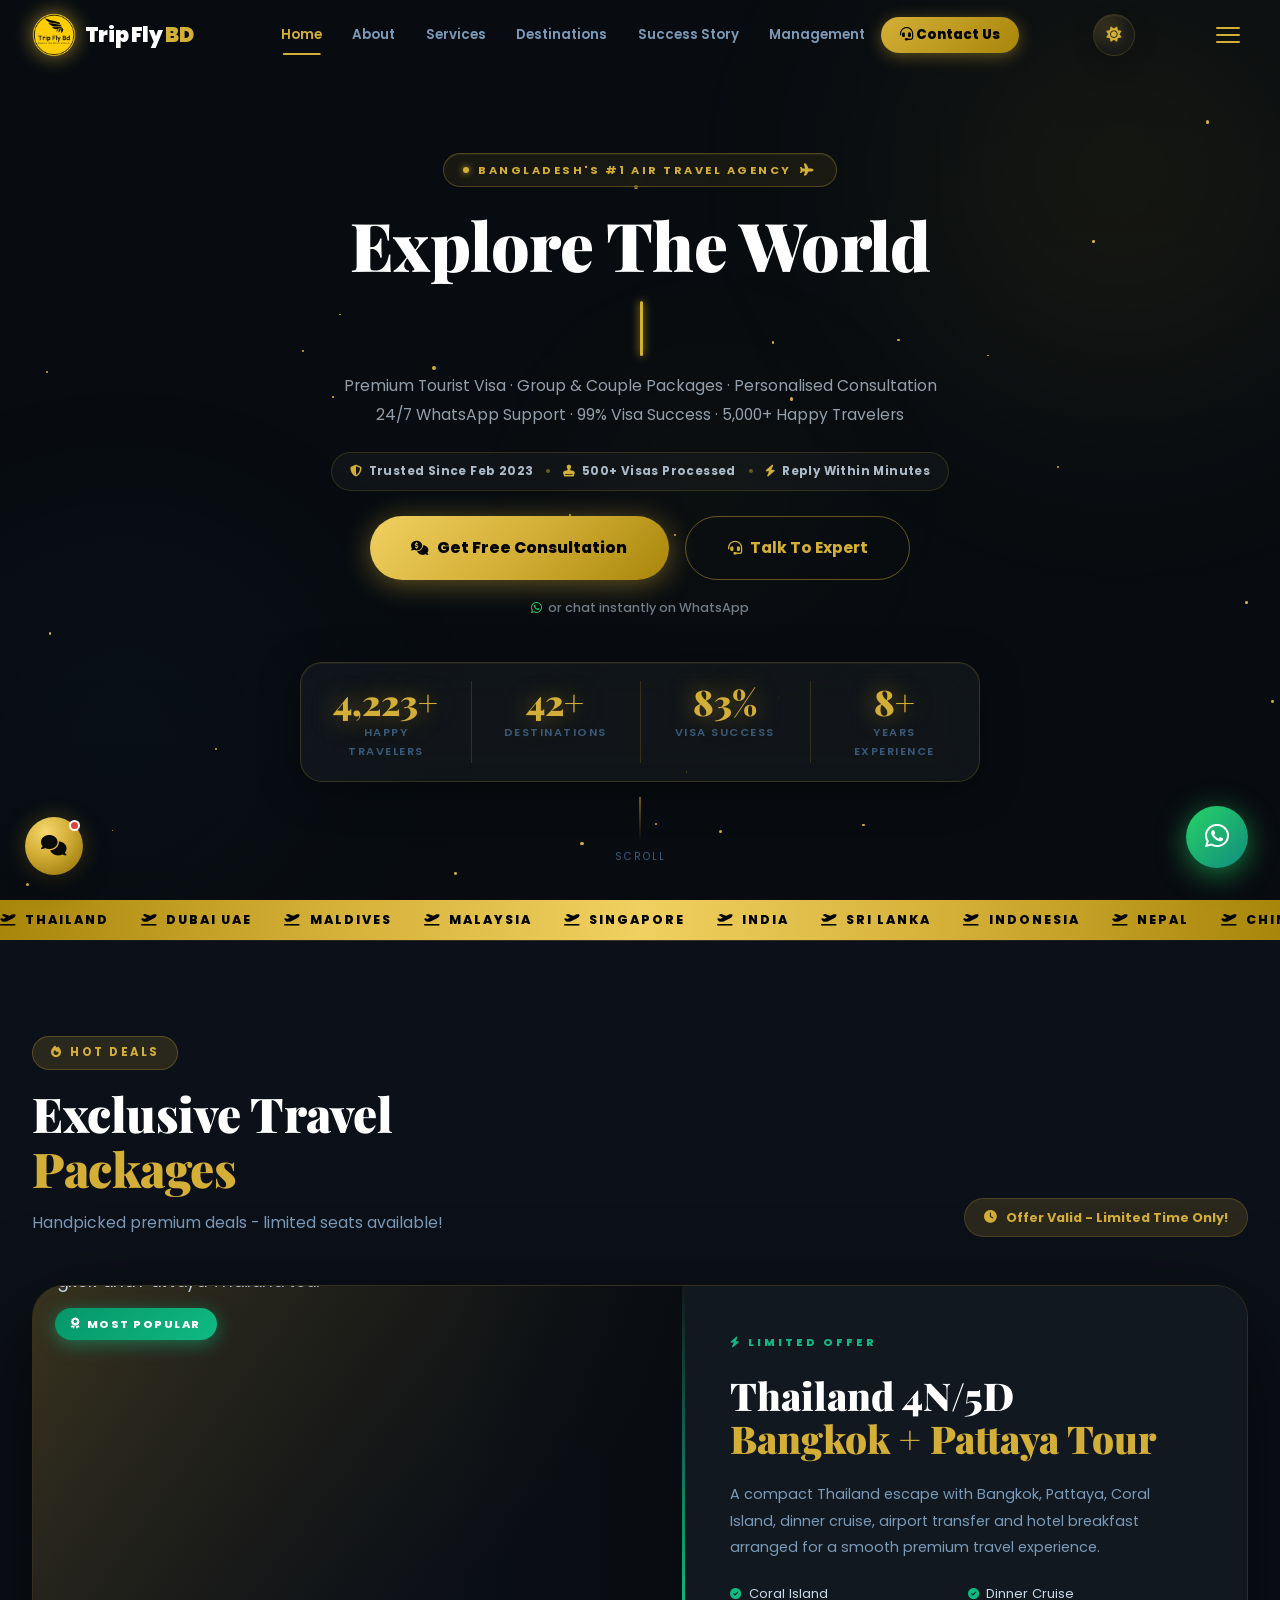
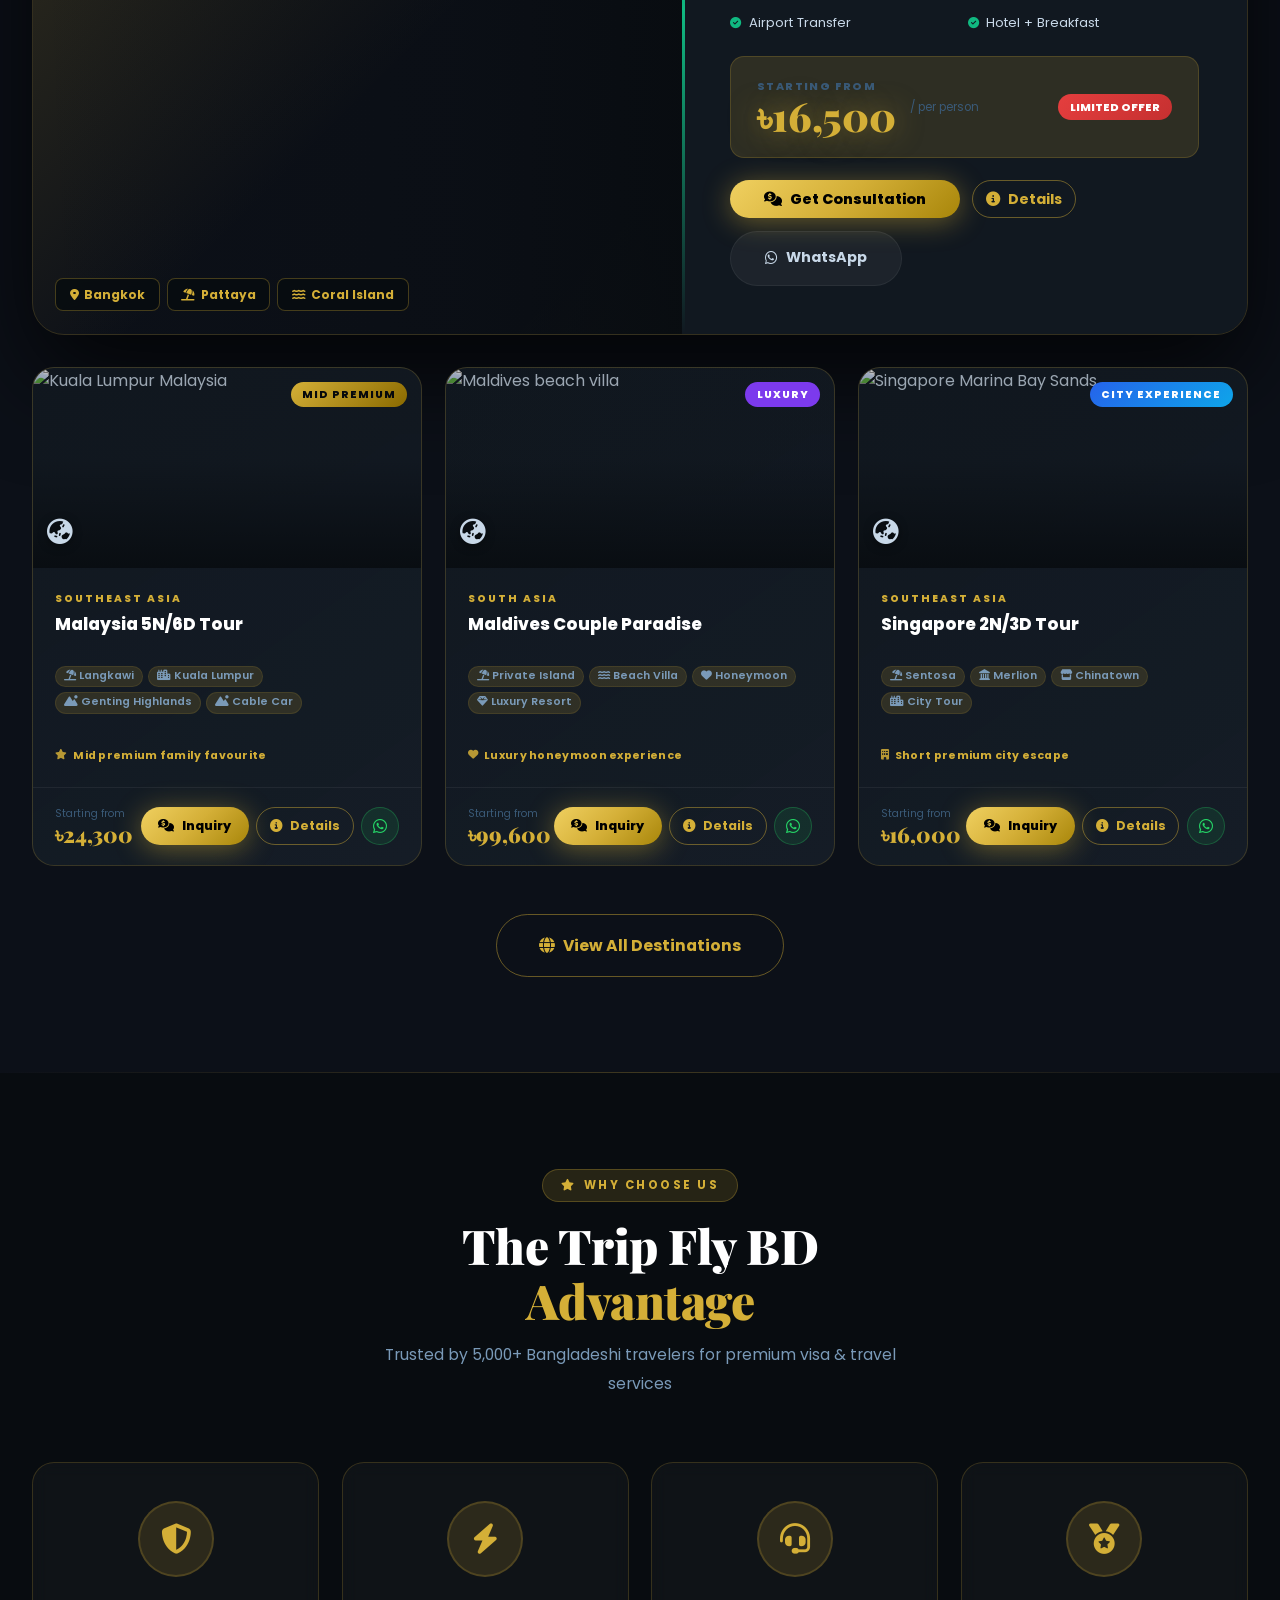
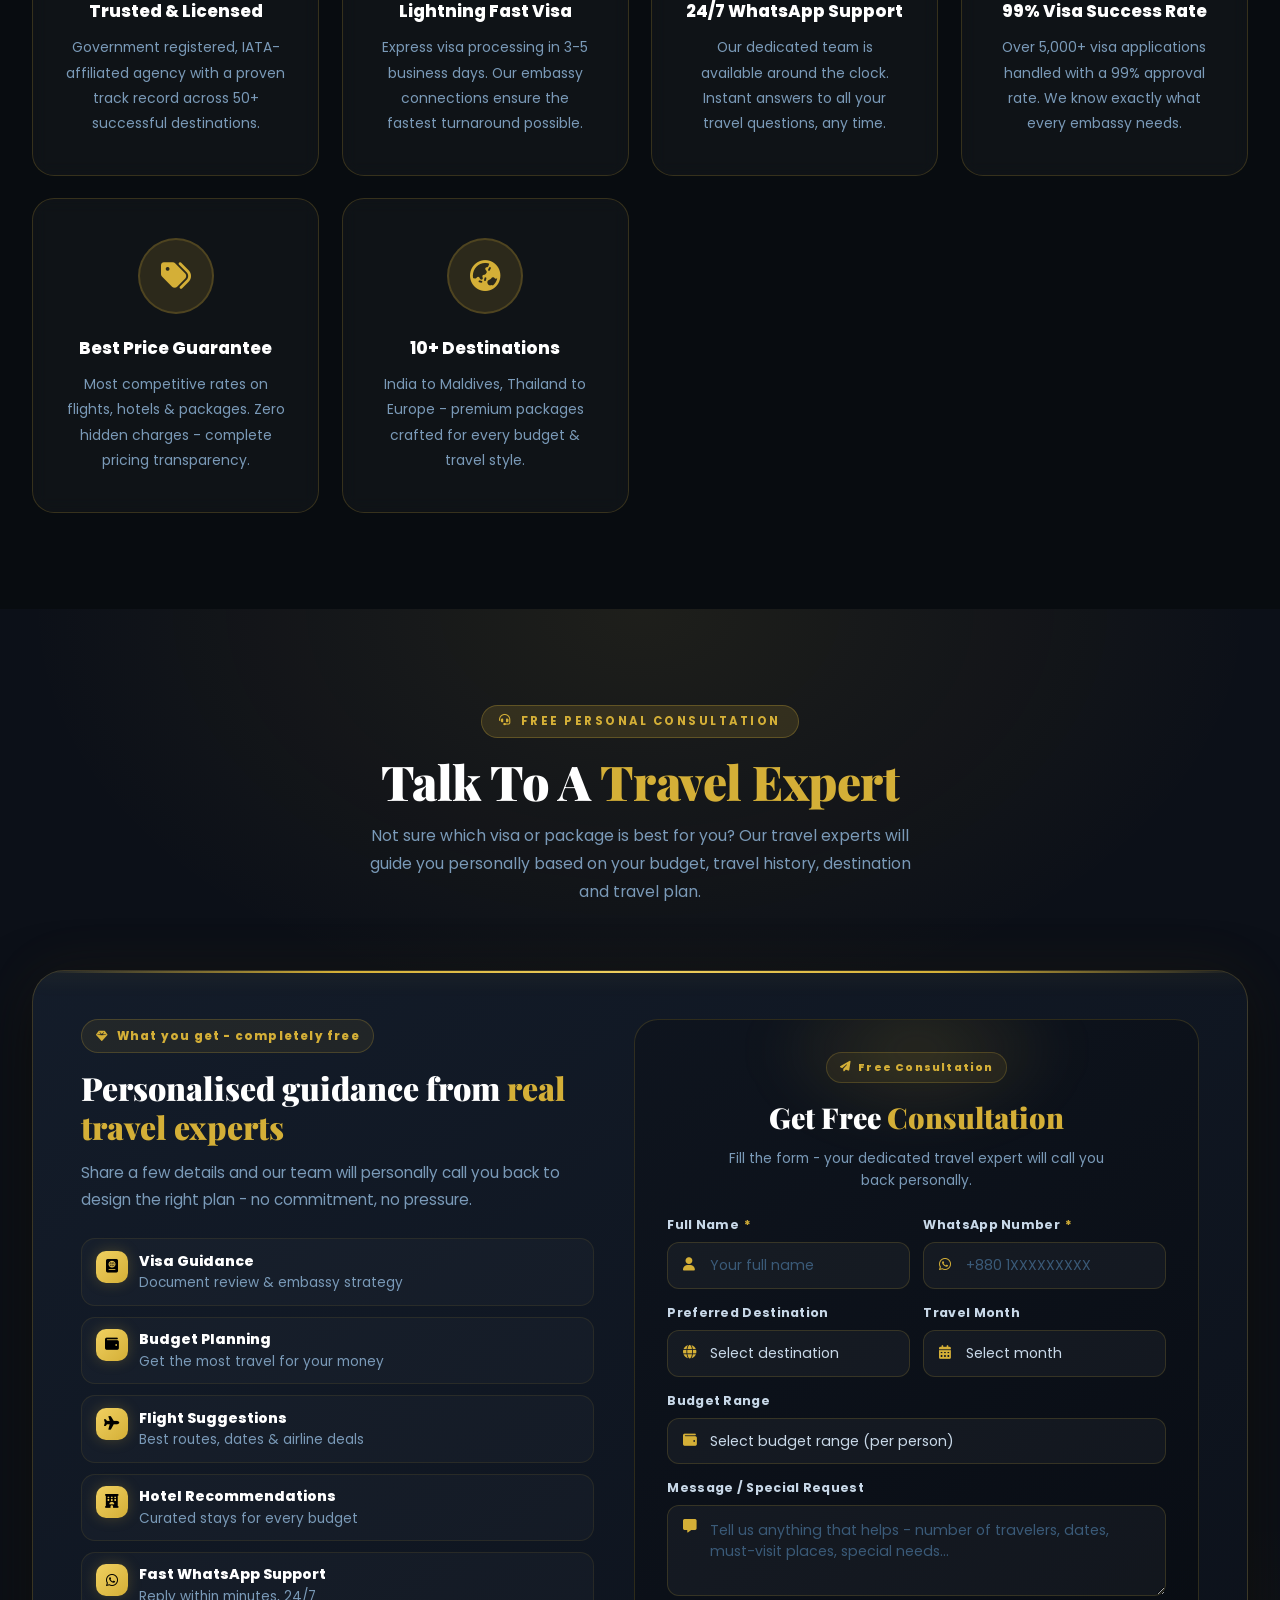
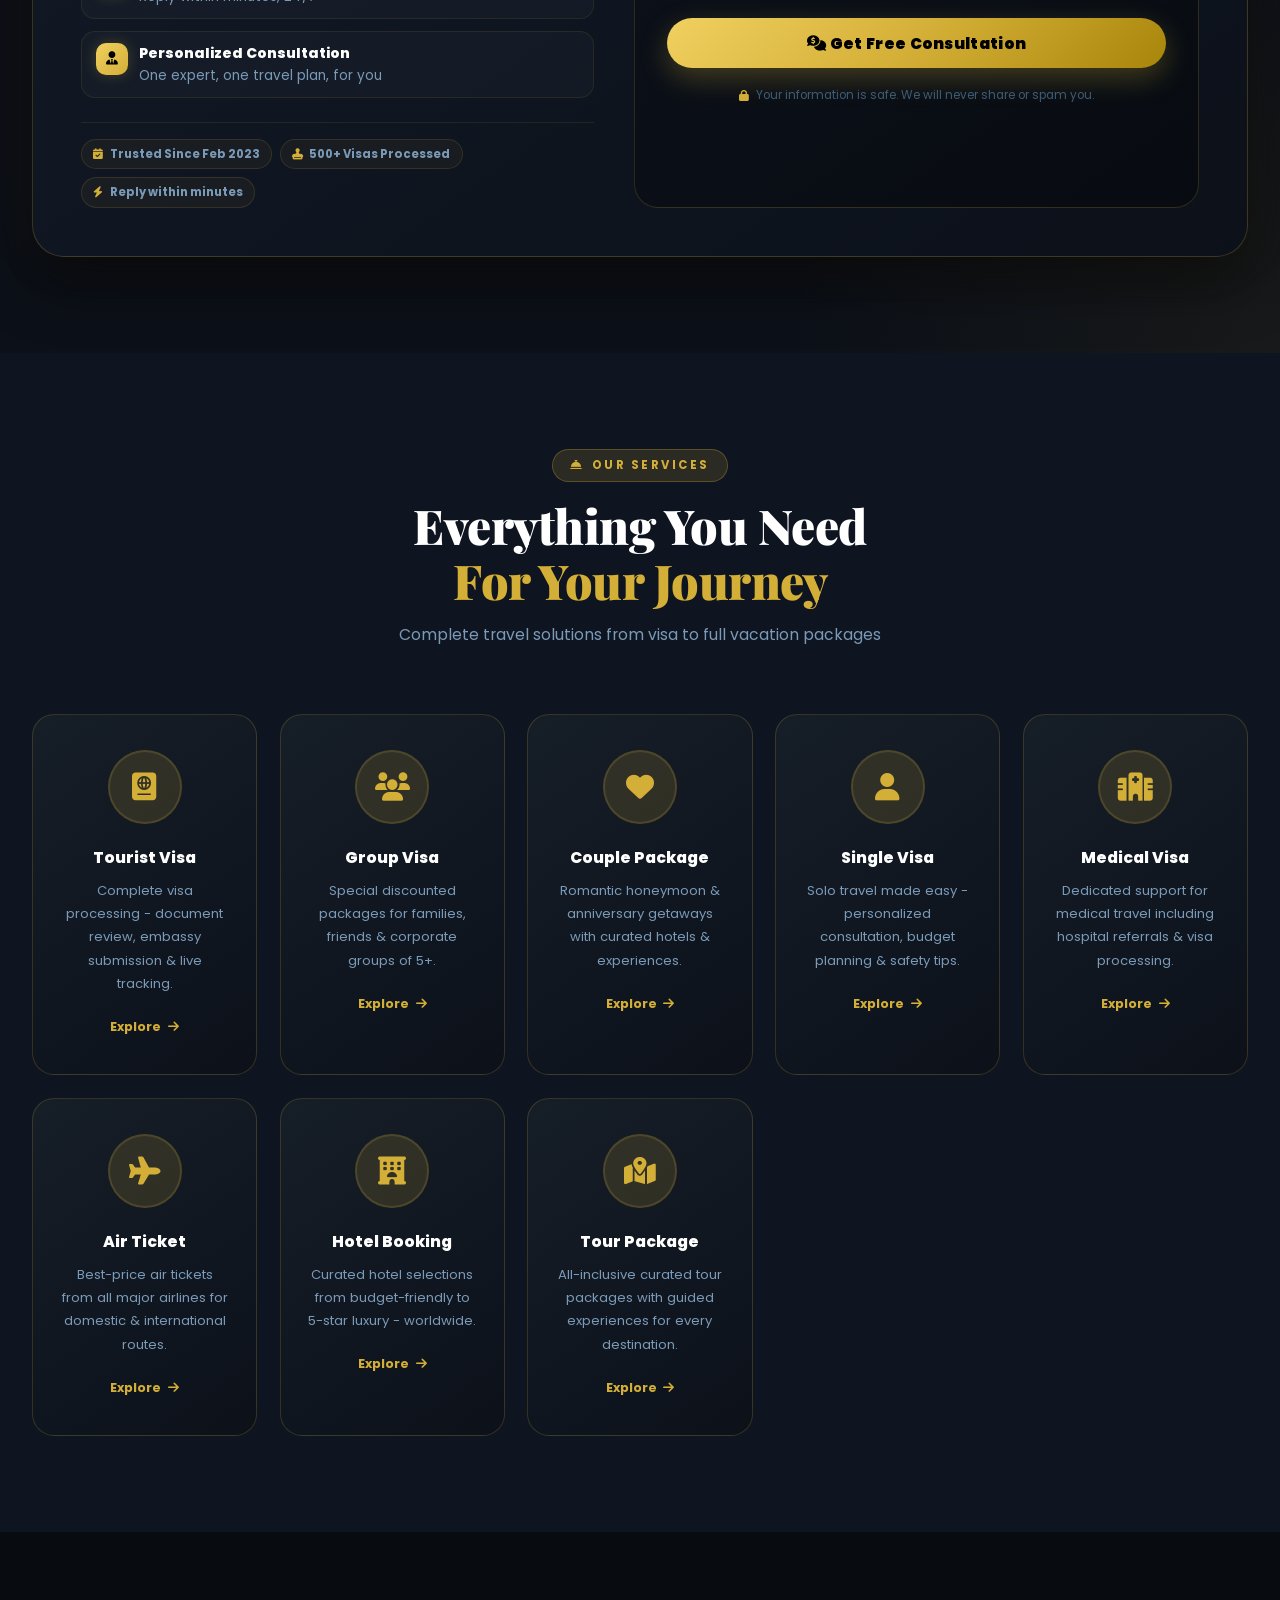
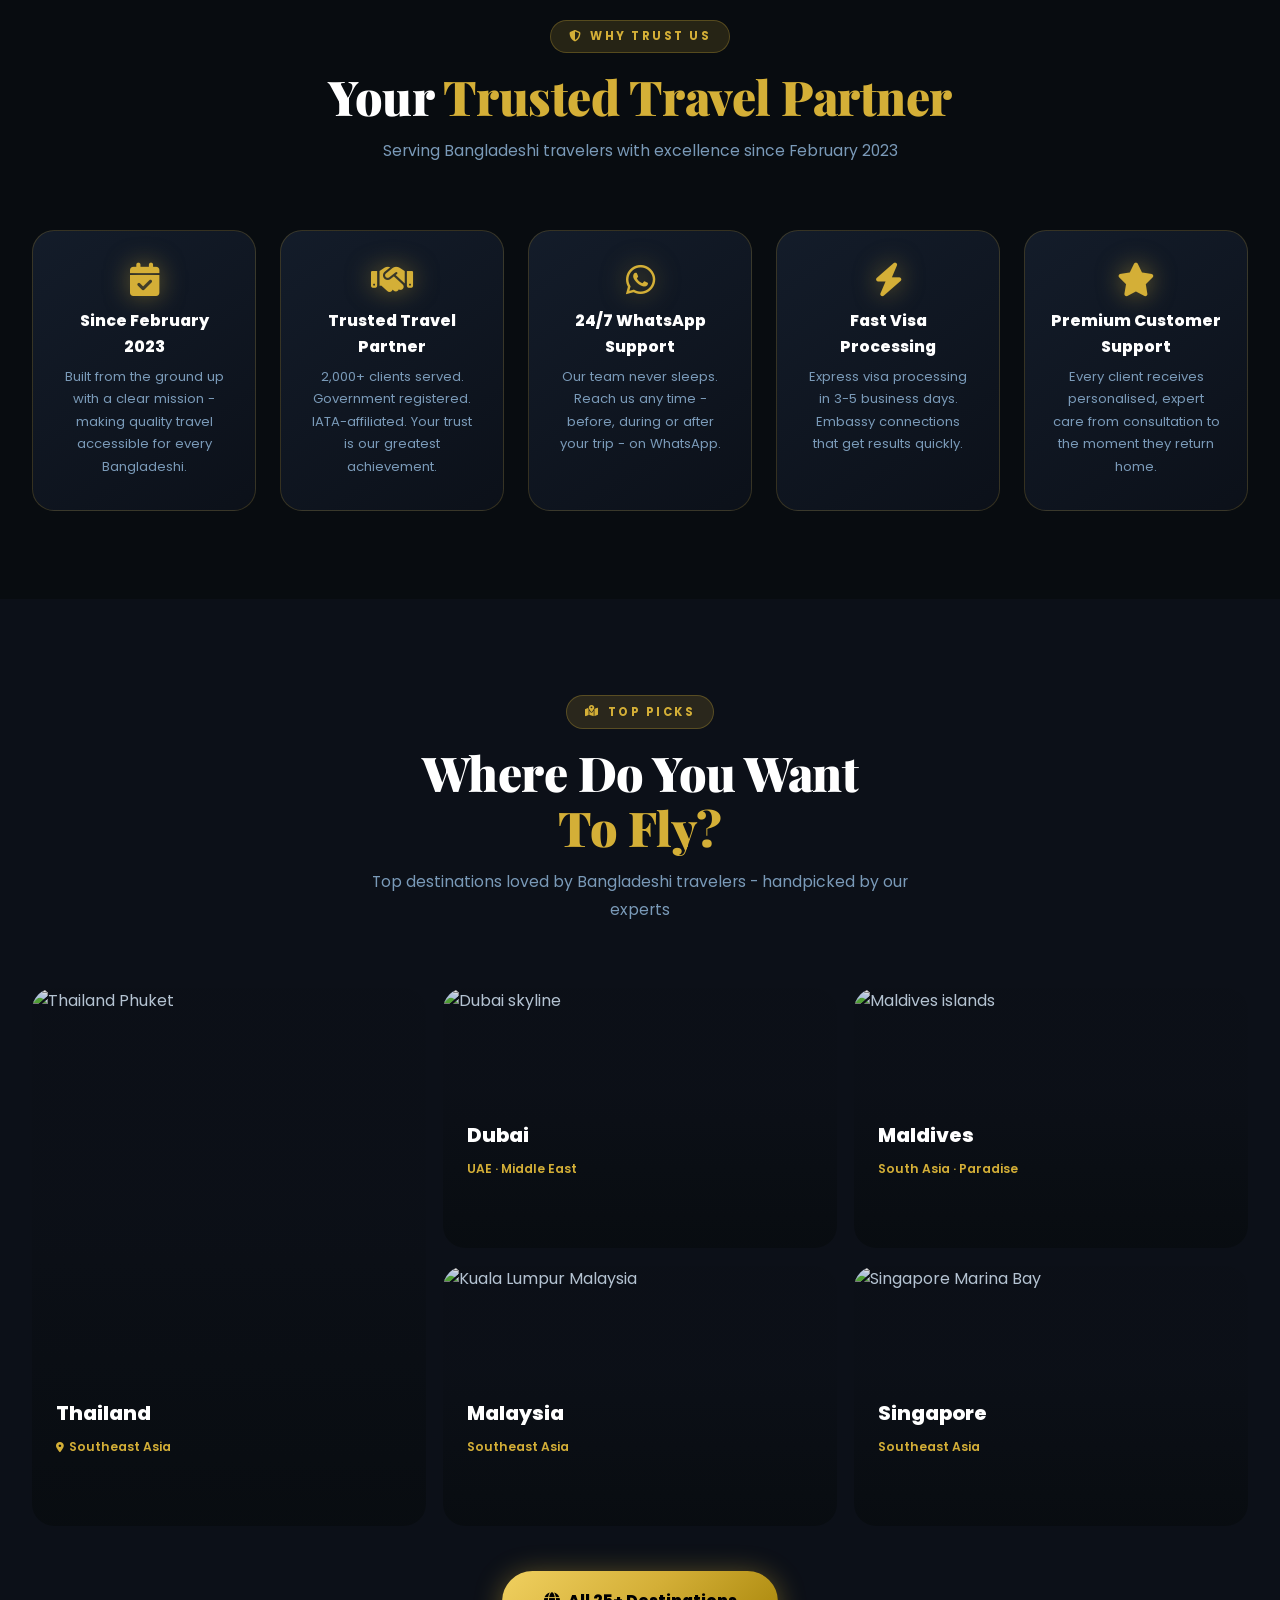
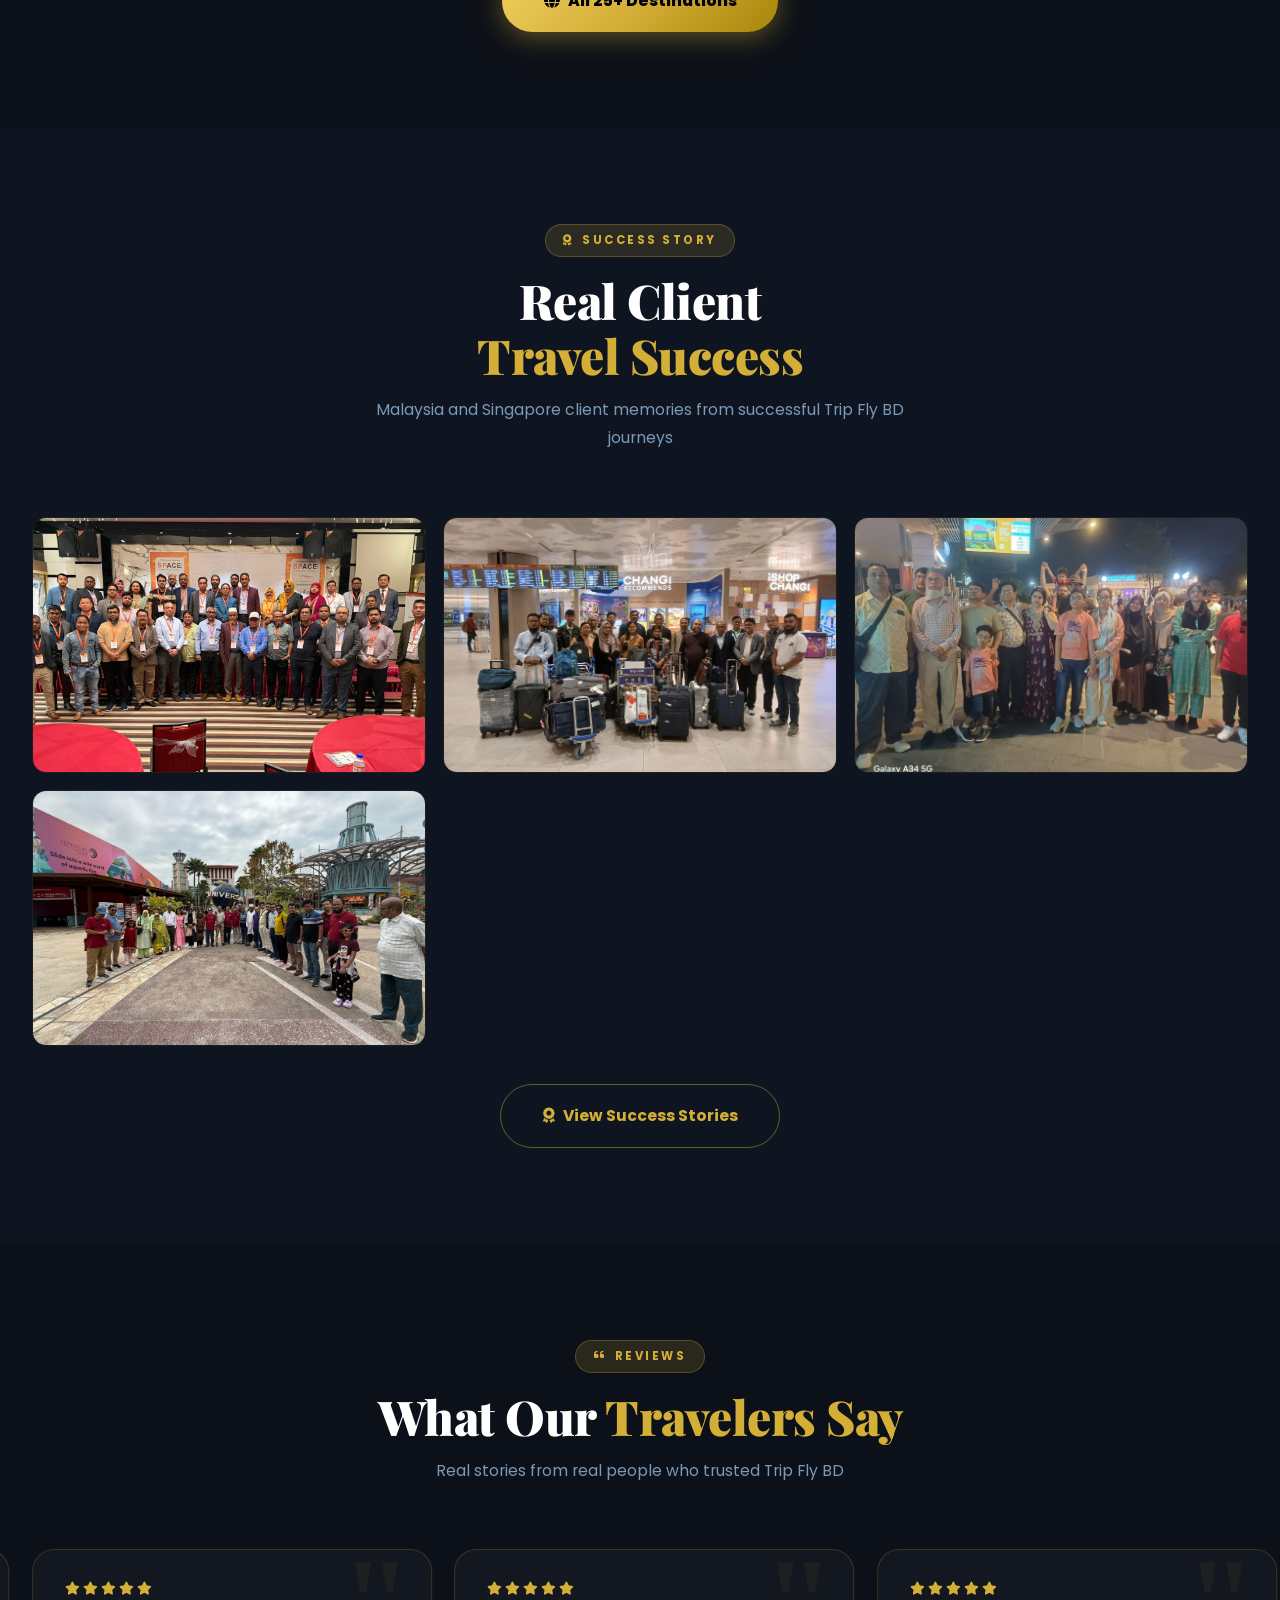
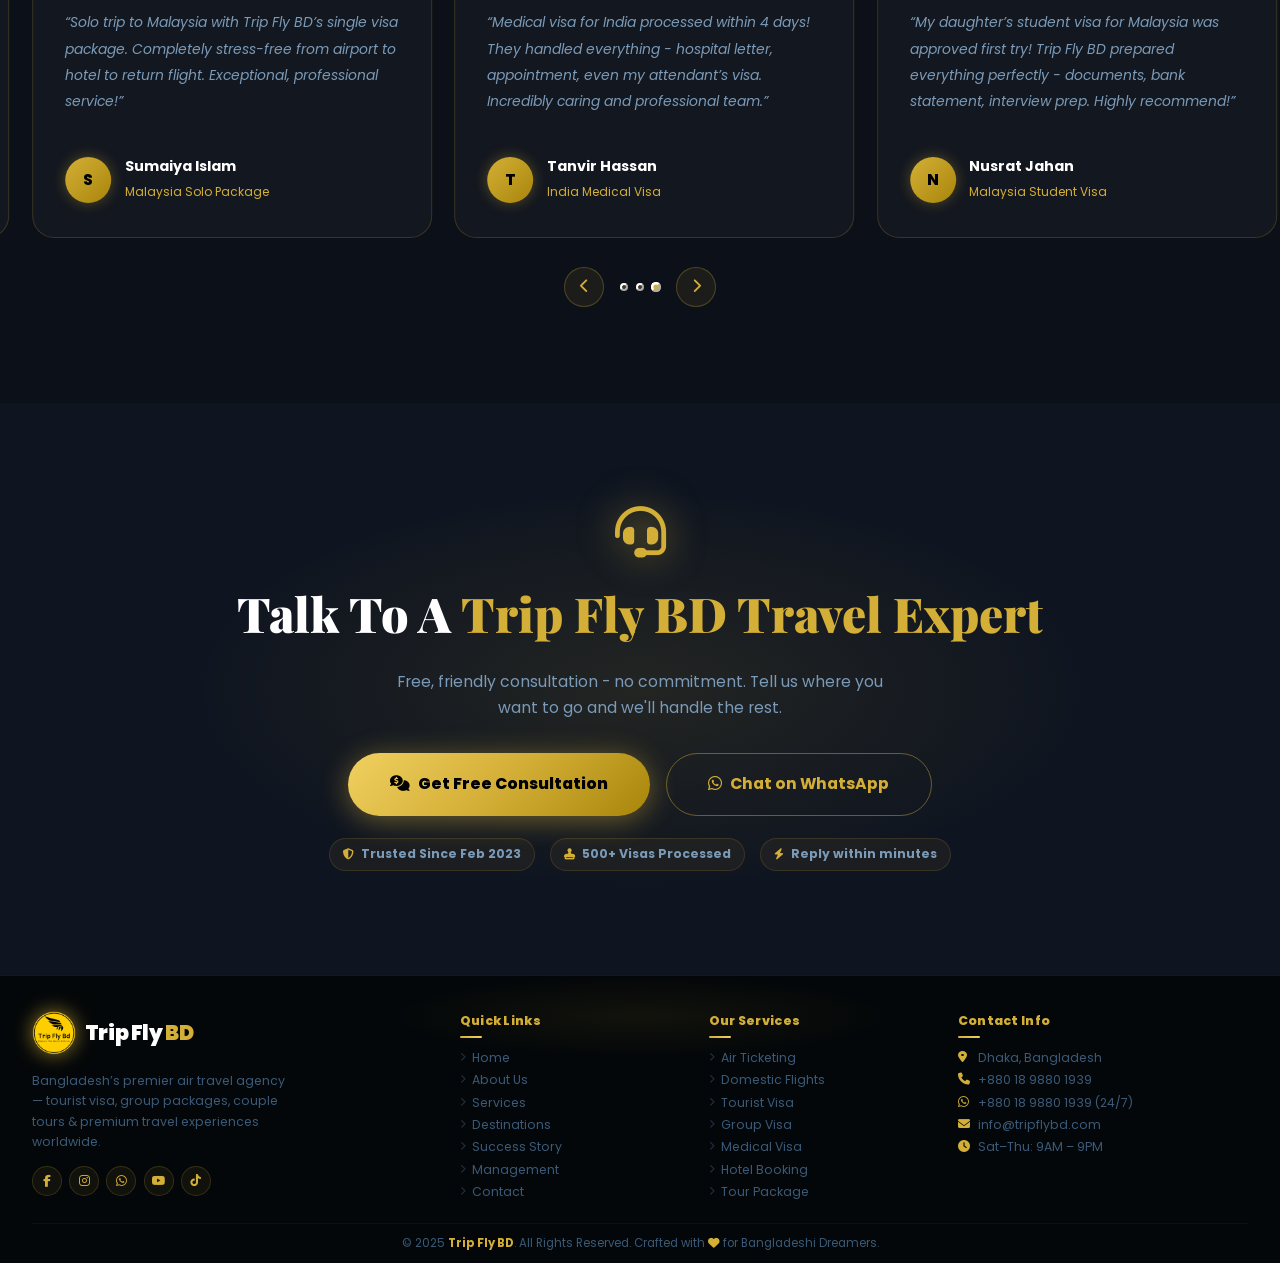
==== commit 20fa2a51: "Added premium package details modal and homepage updates" ====
--- a/index.html
+++ b/index.html
@@ -217,59 +217,57 @@
       <div class="fp-img">
         <img
           src="https://images.unsplash.com/photo-1528181304800-259b08848526?w=900&q=85&fit=crop"
-          alt="Thailand Phuket beach"
+          alt="Bangkok and Pattaya Thailand tour"
           loading="lazy"
         />
         <div class="fp-img-overlay" aria-hidden="true"></div>
-        <div class="fp-badge" aria-label="Best Seller badge">
-          <i class="fas fa-award" aria-hidden="true"></i> BEST SELLER 2025
-        </div>
-        <div class="fp-pins" aria-label="Included cities">
+        <div class="fp-badge" aria-label="Most popular package badge">
+          <i class="fas fa-award" aria-hidden="true"></i> Most Popular
+        </div>
+        <div class="fp-pins" aria-label="Thailand package highlights">
           <span class="fp-pin"><i class="fas fa-map-marker-alt" aria-hidden="true"></i> Bangkok</span>
-          <span class="fp-pin"><i class="fas fa-umbrella-beach" aria-hidden="true"></i> Phuket</span>
-          <span class="fp-pin"><i class="fas fa-fish" aria-hidden="true"></i> Krabi</span>
+          <span class="fp-pin"><i class="fas fa-umbrella-beach" aria-hidden="true"></i> Pattaya</span>
+          <span class="fp-pin"><i class="fas fa-water" aria-hidden="true"></i> Coral Island</span>
         </div>
       </div>
 
       <div class="fp-details">
-        <div class="fp-eyebrow"><i class="fas fa-trophy"></i> Most Booked Package - Thailand</div>
+        <div class="fp-eyebrow"><i class="fas fa-bolt" aria-hidden="true"></i> Limited Offer</div>
         <h2 class="fp-title">
-          Thailand Dream<br/>
-          <span class="gold">Tour Package</span>
+          Thailand 4N/5D<br/>
+          <span class="gold">Bangkok + Pattaya Tour</span>
         </h2>
         <p class="fp-desc">
-          Experience the magic of Thailand - Bangkok temples &amp; dazzling skyline, Phuket's turquoise beaches,
-          Phi Phi Island cruise, elephant sanctuary, rooftop bars &amp; legendary street food. 6 Nights 7 Days
-          all-inclusive, fully guided.
+          A compact Thailand escape with Bangkok, Pattaya, Coral Island, dinner cruise, airport transfer and hotel
+          breakfast arranged for a smooth premium travel experience.
         </p>
 
         <div class="fp-includes" aria-label="Package inclusions">
-          <div class="fp-inc"><i class="fas fa-check-circle" aria-hidden="true"></i> Tourist Visa Included</div>
-          <div class="fp-inc"><i class="fas fa-check-circle" aria-hidden="true"></i> 4 Star Hotel (6 Nights)</div>
-          <div class="fp-inc"><i class="fas fa-check-circle" aria-hidden="true"></i> Return Air Tickets</div>
-          <div class="fp-inc"><i class="fas fa-check-circle" aria-hidden="true"></i> Phi Phi Island Cruise</div>
-          <div class="fp-inc"><i class="fas fa-check-circle" aria-hidden="true"></i> All Airport Transfers</div>
-          <div class="fp-inc"><i class="fas fa-check-circle" aria-hidden="true"></i> Elephant Sanctuary</div>
-          <div class="fp-inc"><i class="fas fa-check-circle" aria-hidden="true"></i> Street Food Tour</div>
-          <div class="fp-inc"><i class="fas fa-check-circle" aria-hidden="true"></i> 24/7 Trip Support</div>
+          <div class="fp-inc"><i class="fas fa-check-circle" aria-hidden="true"></i> Coral Island</div>
+          <div class="fp-inc"><i class="fas fa-check-circle" aria-hidden="true"></i> Dinner Cruise</div>
+          <div class="fp-inc"><i class="fas fa-check-circle" aria-hidden="true"></i> Airport Transfer</div>
+          <div class="fp-inc"><i class="fas fa-check-circle" aria-hidden="true"></i> Hotel + Breakfast</div>
         </div>
 
         <div class="fp-price-box">
           <div>
-            <div class="fp-old-price">&#2547; 90,000</div>
-            <div class="fp-new-price">&#2547; 65,000</div>
+            <div class="fp-old-price fp-price-label">Starting From</div>
+            <div class="fp-new-price">&#2547;16,500</div>
           </div>
           <div class="fp-per">/ per person</div>
-          <div class="fp-save" aria-label="Save 25000 Taka">SAVE &#2547;25K</div>
+          <div class="fp-save" aria-label="Limited offer">LIMITED OFFER</div>
         </div>
 
         <div class="fp-actions">
           <button type="button" class="btn btn-gold pkg-inquiry-btn"
-                  data-package="Thailand Dream Tour Package"
+                  data-package="Bangkok + Pattaya Tour"
                   data-destination="Thailand">
             <i class="fas fa-comments-dollar" aria-hidden="true"></i> Get Consultation
           </button>
-          <a href="https://wa.me/8801898801939?text=I%20am%20interested%20in%20the%20Thailand%20Dream%20Package!"
+          <button type="button" class="btn btn-outline pkg-details-btn" data-pkg-key="thailand" data-package="Bangkok + Pattaya Tour" data-destination="Thailand">
+            <i class="fas fa-circle-info" aria-hidden="true"></i> Details
+          </button>
+          <a href="https://wa.me/8801898801939?text=I%20am%20interested%20in%20the%20Thailand%204N%2F5D%20Bangkok%20%2B%20Pattaya%20Tour."
              target="_blank" rel="noopener"
              class="btn btn-ghost">
             <i class="fab fa-whatsapp" aria-hidden="true"></i> WhatsApp
@@ -279,76 +277,42 @@
     </article>
     <!-- /.featured-pkg -->
 
-    <!-- â”€â”€ PACKAGE GRID â”€â”€ -->
-    <div class="pkg-grid" aria-label="Travel package cards">
-
-      <!-- Dubai -->
-      <article class="pkg-card reveal-up delay-1" aria-label="Dubai package">
-        <div class="pkg-card-img">
-          <img src="https://images.unsplash.com/photo-1512453979798-5ea266f8880c?w=600&q=80&fit=crop" alt="Dubai skyline" loading="lazy"/>
-          <div class="pkg-card-img-overlay" aria-hidden="true"></div>
-          <span class="pkg-badge hot" aria-label="Hot deal">HOT</span>
-          <span class="pkg-flag" aria-hidden="true"><i class="fas fa-globe-asia"></i></span>
-        </div>
-        <div class="pkg-card-body">
-          <div class="pkg-country">Middle East</div>
-          <div class="pkg-name">Dubai 6N/7D Package</div>
-          <div class="pkg-tags">
-            <span class="pkg-tag"><i class="fas fa-plane"></i> Flights</span>
-            <span class="pkg-tag"><i class="fas fa-hotel"></i> Hotel</span>
-            <span class="pkg-tag"><i class="fas fa-passport"></i> Visa</span>
-            <span class="pkg-tag"><i class="fas fa-mountain-sun"></i> Desert Safari</span>
-          </div>
-          <div class="pkg-micro-trust"><i class="fas fa-fire"></i> Popular this week</div>
-        </div>
-        <div class="pkg-card-footer">
-          <div class="pkg-price-area">
-            <div class="pkg-price-lbl">Starting from</div>
-            <div class="pkg-price">&#2547; 89,999</div>
-          </div>
-          <div class="pkg-card-actions">
-            <button type="button" class="btn btn-gold btn-sm pkg-inquiry-btn"
-                    data-package="Dubai 6N/7D Package" data-destination="Dubai / UAE">
-              <i class="fas fa-comments-dollar"></i> Inquiry
-            </button>
-            <a href="https://wa.me/8801898801939?text=I%20need%20Dubai%20package%20info" target="_blank" rel="noopener"
-               class="pkg-wa-icon" aria-label="Chat on WhatsApp about Dubai package">
-              <i class="fab fa-whatsapp" aria-hidden="true"></i>
-            </a>
-          </div>
-        </div>
-      </article>
+    <!-- PACKAGE GRID -->
+    <div class="pkg-grid pkg-grid-featured" aria-label="Travel package cards">
 
       <!-- Malaysia -->
-      <article class="pkg-card reveal-up delay-2" aria-label="Malaysia package">
+      <article class="pkg-card reveal-up delay-1" aria-label="Malaysia package">
         <div class="pkg-card-img">
           <img src="https://images.unsplash.com/photo-1596422846543-75c6fc197f07?w=600&q=80&fit=crop" alt="Kuala Lumpur Malaysia" loading="lazy"/>
           <div class="pkg-card-img-overlay" aria-hidden="true"></div>
-          <span class="pkg-badge new">NEW</span>
+          <span class="pkg-badge mid">Mid Premium</span>
           <span class="pkg-flag" aria-hidden="true"><i class="fas fa-globe-asia"></i></span>
         </div>
         <div class="pkg-card-body">
           <div class="pkg-country">Southeast Asia</div>
           <div class="pkg-name">Malaysia 5N/6D Tour</div>
           <div class="pkg-tags">
-            <span class="pkg-tag"><i class="fas fa-plane"></i> Flights</span>
-            <span class="pkg-tag"><i class="fas fa-hotel"></i> Hotel</span>
-            <span class="pkg-tag"><i class="fas fa-passport"></i> Visa</span>
-            <span class="pkg-tag"><i class="fas fa-city"></i> KL + Langkawi</span>
-          </div>
-          <div class="pkg-micro-trust"><i class="fas fa-hourglass-half"></i> Limited slots</div>
+            <span class="pkg-tag"><i class="fas fa-umbrella-beach"></i> Langkawi</span>
+            <span class="pkg-tag"><i class="fas fa-city"></i> Kuala Lumpur</span>
+            <span class="pkg-tag"><i class="fas fa-mountain-sun"></i> Genting Highlands</span>
+            <span class="pkg-tag"><i class="fas fa-mountain-sun"></i> Cable Car</span>
+          </div>
+          <div class="pkg-micro-trust"><i class="fas fa-star"></i> Mid premium family favourite</div>
         </div>
         <div class="pkg-card-footer">
           <div class="pkg-price-area">
             <div class="pkg-price-lbl">Starting from</div>
-            <div class="pkg-price">&#2547; 55,000</div>
+            <div class="pkg-price">&#2547;24,300</div>
           </div>
           <div class="pkg-card-actions">
             <button type="button" class="btn btn-gold btn-sm pkg-inquiry-btn"
                     data-package="Malaysia 5N/6D Tour" data-destination="Malaysia">
               <i class="fas fa-comments-dollar"></i> Inquiry
             </button>
-            <a href="https://wa.me/8801898801939?text=I%20need%20Malaysia%20package%20info" target="_blank" rel="noopener"
+            <button type="button" class="btn btn-outline btn-sm pkg-details-btn" data-pkg-key="malaysia" data-package="Malaysia 5N/6D Tour" data-destination="Malaysia">
+              <i class="fas fa-circle-info" aria-hidden="true"></i> Details
+            </button>
+            <a href="https://wa.me/8801898801939?text=I%20need%20Malaysia%205N%2F6D%20Tour%20package%20info" target="_blank" rel="noopener"
                class="pkg-wa-icon" aria-label="Chat on WhatsApp about Malaysia package">
               <i class="fab fa-whatsapp" aria-hidden="true"></i>
             </a>
@@ -357,35 +321,38 @@
       </article>
 
       <!-- Maldives -->
-      <article class="pkg-card reveal-up delay-3" aria-label="Maldives package">
+      <article class="pkg-card reveal-up delay-2" aria-label="Maldives package">
         <div class="pkg-card-img">
-          <img src="https://images.unsplash.com/photo-1573843981267-be1999ff37cd?w=600&q=80&fit=crop" alt="Maldives overwater villa" loading="lazy"/>
+          <img src="https://images.unsplash.com/photo-1573843981267-be1999ff37cd?w=600&q=80&fit=crop" alt="Maldives beach villa" loading="lazy"/>
           <div class="pkg-card-img-overlay" aria-hidden="true"></div>
-          <span class="pkg-badge lux">LUXURY</span>
+          <span class="pkg-badge lux">Luxury</span>
           <span class="pkg-flag" aria-hidden="true"><i class="fas fa-globe-asia"></i></span>
         </div>
         <div class="pkg-card-body">
           <div class="pkg-country">South Asia</div>
           <div class="pkg-name">Maldives Couple Paradise</div>
           <div class="pkg-tags">
-            <span class="pkg-tag"><i class="fas fa-plane"></i> Flights</span>
-            <span class="pkg-tag"><i class="fas fa-water"></i> Water Villa</span>
-            <span class="pkg-tag"><i class="fas fa-heart"></i> Romantic</span>
-            <span class="pkg-tag"><i class="fas fa-person-swimming"></i> Snorkeling</span>
-          </div>
-          <div class="pkg-micro-trust"><i class="fas fa-heart"></i> Honeymoon favourite</div>
+            <span class="pkg-tag"><i class="fas fa-umbrella-beach"></i> Private Island</span>
+            <span class="pkg-tag"><i class="fas fa-water"></i> Beach Villa</span>
+            <span class="pkg-tag"><i class="fas fa-heart"></i> Honeymoon</span>
+            <span class="pkg-tag"><i class="fas fa-gem"></i> Luxury Resort</span>
+          </div>
+          <div class="pkg-micro-trust"><i class="fas fa-heart"></i> Luxury honeymoon experience</div>
         </div>
         <div class="pkg-card-footer">
           <div class="pkg-price-area">
             <div class="pkg-price-lbl">Starting from</div>
-            <div class="pkg-price">&#2547; 1,20,000</div>
+            <div class="pkg-price">&#2547;99,600</div>
           </div>
           <div class="pkg-card-actions">
             <button type="button" class="btn btn-gold btn-sm pkg-inquiry-btn"
                     data-package="Maldives Couple Paradise" data-destination="Maldives">
               <i class="fas fa-comments-dollar"></i> Inquiry
             </button>
-            <a href="https://wa.me/8801898801939?text=I%20need%20Maldives%20package%20info" target="_blank" rel="noopener"
+            <button type="button" class="btn btn-outline btn-sm pkg-details-btn" data-pkg-key="maldives" data-package="Maldives Couple Paradise" data-destination="Maldives">
+              <i class="fas fa-circle-info" aria-hidden="true"></i> Details
+            </button>
+            <a href="https://wa.me/8801898801939?text=I%20need%20Maldives%20Couple%20Paradise%20package%20info" target="_blank" rel="noopener"
                class="pkg-wa-icon" aria-label="Chat on WhatsApp about Maldives package">
               <i class="fab fa-whatsapp" aria-hidden="true"></i>
             </a>
@@ -394,110 +361,39 @@
       </article>
 
       <!-- Singapore -->
-      <article class="pkg-card reveal-up delay-1" aria-label="Singapore package">
+      <article class="pkg-card reveal-up delay-3" aria-label="Singapore package">
         <div class="pkg-card-img">
           <img src="https://images.unsplash.com/photo-1525625293386-3f8f99389edd?w=600&q=80&fit=crop" alt="Singapore Marina Bay Sands" loading="lazy"/>
           <div class="pkg-card-img-overlay" aria-hidden="true"></div>
-          <span class="pkg-badge new">NEW</span>
+          <span class="pkg-badge city">City Experience</span>
           <span class="pkg-flag" aria-hidden="true"><i class="fas fa-globe-asia"></i></span>
         </div>
         <div class="pkg-card-body">
           <div class="pkg-country">Southeast Asia</div>
-          <div class="pkg-name">Singapore 4N/5D Tour</div>
+          <div class="pkg-name">Singapore 2N/3D Tour</div>
           <div class="pkg-tags">
-            <span class="pkg-tag"><i class="fas fa-plane"></i> Flights</span>
-            <span class="pkg-tag"><i class="fas fa-hotel"></i> Hotel</span>
-            <span class="pkg-tag"><i class="fas fa-passport"></i> Visa</span>
-            <span class="pkg-tag"><i class="fas fa-ticket"></i> Universal Studios</span>
-          </div>
-          <div class="pkg-micro-trust"><i class="fas fa-fire"></i> Popular this week</div>
+            <span class="pkg-tag"><i class="fas fa-umbrella-beach"></i> Sentosa</span>
+            <span class="pkg-tag"><i class="fas fa-landmark"></i> Merlion</span>
+            <span class="pkg-tag"><i class="fas fa-store"></i> Chinatown</span>
+            <span class="pkg-tag"><i class="fas fa-city"></i> City Tour</span>
+          </div>
+          <div class="pkg-micro-trust"><i class="fas fa-building"></i> Short premium city escape</div>
         </div>
         <div class="pkg-card-footer">
           <div class="pkg-price-area">
             <div class="pkg-price-lbl">Starting from</div>
-            <div class="pkg-price">&#2547; 75,000</div>
+            <div class="pkg-price">&#2547;16,000</div>
           </div>
           <div class="pkg-card-actions">
             <button type="button" class="btn btn-gold btn-sm pkg-inquiry-btn"
-                    data-package="Singapore 4N/5D Tour" data-destination="Singapore">
+                    data-package="Singapore 2N/3D Tour" data-destination="Singapore">
               <i class="fas fa-comments-dollar"></i> Inquiry
             </button>
-            <a href="https://wa.me/8801898801939?text=I%20need%20Singapore%20package%20info" target="_blank" rel="noopener"
+            <button type="button" class="btn btn-outline btn-sm pkg-details-btn" data-pkg-key="singapore" data-package="Singapore 2N/3D Tour" data-destination="Singapore">
+              <i class="fas fa-circle-info" aria-hidden="true"></i> Details
+            </button>
+            <a href="https://wa.me/8801898801939?text=I%20need%20Singapore%202N%2F3D%20Tour%20package%20info" target="_blank" rel="noopener"
                class="pkg-wa-icon" aria-label="Chat on WhatsApp about Singapore package">
-              <i class="fab fa-whatsapp" aria-hidden="true"></i>
-            </a>
-          </div>
-        </div>
-      </article>
-
-      <!-- Sri Lanka -->
-      <article class="pkg-card reveal-up delay-2" aria-label="Sri Lanka package">
-        <div class="pkg-card-img">
-          <img src="https://images.unsplash.com/photo-1506905925346-21bda4d32df4?w=600&q=80&fit=crop" alt="Sri Lanka scenic view" loading="lazy"/>
-          <div class="pkg-card-img-overlay" aria-hidden="true"></div>
-          <span class="pkg-badge sale">SALE</span>
-          <span class="pkg-flag" aria-hidden="true"><i class="fas fa-globe-asia"></i></span>
-        </div>
-        <div class="pkg-card-body">
-          <div class="pkg-country">South Asia</div>
-          <div class="pkg-name">Sri Lanka 5N/6D Tour</div>
-          <div class="pkg-tags">
-            <span class="pkg-tag"><i class="fas fa-plane"></i> Flights</span>
-            <span class="pkg-tag"><i class="fas fa-hotel"></i> Hotel</span>
-            <span class="pkg-tag"><i class="fas fa-passport"></i> Visa</span>
-            <span class="pkg-tag"><i class="fas fa-umbrella-beach"></i> Beach + Safari</span>
-          </div>
-          <div class="pkg-micro-trust"><i class="fas fa-hourglass-half"></i> Limited holiday slots</div>
-        </div>
-        <div class="pkg-card-footer">
-          <div class="pkg-price-area">
-            <div class="pkg-price-lbl">Starting from</div>
-            <div class="pkg-price">&#2547; 45,000</div>
-          </div>
-          <div class="pkg-card-actions">
-            <button type="button" class="btn btn-gold btn-sm pkg-inquiry-btn"
-                    data-package="Sri Lanka 5N/6D Tour" data-destination="Sri Lanka">
-              <i class="fas fa-comments-dollar"></i> Inquiry
-            </button>
-            <a href="https://wa.me/8801898801939?text=I%20need%20Sri%20Lanka%20package%20info" target="_blank" rel="noopener"
-               class="pkg-wa-icon" aria-label="Chat on WhatsApp about Sri Lanka package">
-              <i class="fab fa-whatsapp" aria-hidden="true"></i>
-            </a>
-          </div>
-        </div>
-      </article>
-
-      <!-- India -->
-      <article class="pkg-card reveal-up delay-3" aria-label="India package">
-        <div class="pkg-card-img">
-          <img src="https://images.unsplash.com/photo-1564507592333-c60657eea523?w=600&q=80&fit=crop" alt="Taj Mahal India" loading="lazy"/>
-          <div class="pkg-card-img-overlay" aria-hidden="true"></div>
-          <span class="pkg-badge sale">BUDGET</span>
-          <span class="pkg-flag" aria-hidden="true"><i class="fas fa-globe-asia"></i></span>
-        </div>
-        <div class="pkg-card-body">
-          <div class="pkg-country">South Asia</div>
-          <div class="pkg-name">India 3N/4D Package</div>
-          <div class="pkg-tags">
-            <span class="pkg-tag"><i class="fas fa-plane"></i> Flights</span>
-            <span class="pkg-tag"><i class="fas fa-hotel"></i> Hotel</span>
-            <span class="pkg-tag"><i class="fas fa-passport"></i> Visa</span>
-            <span class="pkg-tag"><i class="fas fa-landmark"></i> Taj Mahal</span>
-          </div>
-          <div class="pkg-micro-trust"><i class="fas fa-bolt"></i> Fast visa approval</div>
-        </div>
-        <div class="pkg-card-footer">
-          <div class="pkg-price-area">
-            <div class="pkg-price-lbl">Starting from</div>
-            <div class="pkg-price">&#2547; 25,000</div>
-          </div>
-          <div class="pkg-card-actions">
-            <button type="button" class="btn btn-gold btn-sm pkg-inquiry-btn"
-                    data-package="India 3N/4D Package" data-destination="India">
-              <i class="fas fa-comments-dollar"></i> Inquiry
-            </button>
-            <a href="https://wa.me/8801898801939?text=I%20need%20India%20package%20info" target="_blank" rel="noopener"
-               class="pkg-wa-icon" aria-label="Chat on WhatsApp about India package">
               <i class="fab fa-whatsapp" aria-hidden="true"></i>
             </a>
           </div>
--- a/css/home.css
+++ b/css/home.css
@@ -883,3 +883,380 @@
   border-color: var(--light-border);
   color: #102033;
 }
+
+/* ============================================================
+   PDF PACKAGE CONTENT UPDATE
+============================================================ */
+.fp-price-label {
+  text-decoration: none;
+  text-transform: uppercase;
+  letter-spacing: 1.4px;
+  font-size: .68rem;
+  font-weight: 800;
+}
+
+.pkg-grid-featured {
+  grid-template-columns: repeat(3, minmax(0, 1fr));
+}
+
+.pkg-badge.mid {
+  background: linear-gradient(135deg, #D4AF37, #8A6A00);
+  color: #05080c;
+}
+
+.pkg-badge.city {
+  background: linear-gradient(135deg, #2563EB, #0EA5E9);
+  color: #fff;
+}
+
+@media (max-width: 1180px) {
+  .pkg-grid-featured {
+    grid-template-columns: repeat(2, minmax(0, 1fr));
+  }
+}
+
+@media (max-width: 620px) {
+  .pkg-grid-featured {
+    grid-template-columns: 1fr;
+  }
+}
+/* ============================================================
+   PACKAGE DETAILS MODAL
+============================================================ */
+.pkg-details-btn {
+  cursor: pointer;
+  min-height: 38px;
+  height: 38px;
+  padding-inline: .8rem;
+  line-height: 1;
+  white-space: nowrap;
+}
+
+.pkg-card-actions .pkg-details-btn {
+  font-size: .78rem;
+}
+
+.pkg-details-overlay {
+  position: fixed;
+  inset: 0;
+  z-index: 10020;
+  display: flex;
+  align-items: center;
+  justify-content: center;
+  padding: clamp(.85rem, 3vw, 1.5rem);
+  background: rgba(2, 6, 12, .76);
+  backdrop-filter: blur(18px);
+  -webkit-backdrop-filter: blur(18px);
+  opacity: 0;
+  visibility: hidden;
+  pointer-events: none;
+  transition: opacity .28s ease, visibility .28s ease;
+}
+
+.pkg-details-overlay.show {
+  opacity: 1;
+  visibility: visible;
+  pointer-events: auto;
+}
+
+.pkg-details-modal {
+  position: relative;
+  width: min(980px, 100%);
+  max-height: min(90vh, 820px);
+  overflow: hidden;
+  display: flex;
+  flex-direction: column;
+  border-radius: 26px;
+  border: 1px solid rgba(212,175,55,.24);
+  background:
+    radial-gradient(circle at 12% 0%, rgba(212,175,55,.14), transparent 34%),
+    linear-gradient(145deg, rgba(15,22,32,.98), rgba(5,8,14,.98));
+  box-shadow: 0 34px 100px rgba(0,0,0,.72), 0 0 54px rgba(212,175,55,.16);
+  transform: translateY(18px) scale(.98);
+  transition: transform .28s cubic-bezier(.23,1,.32,1);
+}
+
+.pkg-details-overlay.show .pkg-details-modal {
+  transform: translateY(0) scale(1);
+}
+
+.pkg-details-close {
+  position: absolute;
+  top: .9rem;
+  right: .9rem;
+  z-index: 3;
+  width: 40px;
+  height: 40px;
+  border-radius: 50%;
+  border: 1px solid rgba(212,175,55,.24);
+  background: rgba(255,255,255,.06);
+  color: var(--gold);
+  cursor: pointer;
+  display: inline-flex;
+  align-items: center;
+  justify-content: center;
+  transition: var(--tx);
+}
+
+.pkg-details-close:hover,
+.pkg-details-close:focus-visible {
+  background: var(--gold);
+  color: #000;
+  outline: none;
+}
+
+.pkg-details-body {
+  overflow-y: auto;
+  padding: clamp(1.25rem, 4vw, 2rem);
+  scrollbar-width: thin;
+  scrollbar-color: rgba(212,175,55,.42) transparent;
+}
+
+.pkg-details-head {
+  padding-right: 3rem;
+  margin-bottom: 1.2rem;
+}
+
+.pkg-details-kicker {
+  display: inline-flex;
+  align-items: center;
+  gap: .45rem;
+  color: var(--gold);
+  font-size: .72rem;
+  font-weight: 900;
+  letter-spacing: 2px;
+  text-transform: uppercase;
+  margin-bottom: .65rem;
+}
+
+.pkg-details-head h3 {
+  font-family: var(--font-serif);
+  font-size: clamp(1.6rem, 4vw, 2.55rem);
+  line-height: 1.08;
+  color: var(--txt-white);
+  margin: 0 0 .55rem;
+}
+
+.pkg-details-head p {
+  color: var(--txt-mid);
+  margin: 0;
+  line-height: 1.7;
+}
+
+.pkg-details-head strong,
+.pkg-details-meta strong {
+  color: var(--gold);
+}
+
+.pkg-details-meta {
+  display: grid;
+  grid-template-columns: repeat(auto-fit, minmax(160px, 1fr));
+  gap: .75rem;
+  margin-bottom: 1.1rem;
+}
+
+.pkg-details-meta div {
+  min-width: 0;
+  border: 1px solid rgba(212,175,55,.16);
+  border-radius: 16px;
+  background: rgba(255,255,255,.045);
+  padding: .85rem;
+  display: flex;
+  flex-direction: column;
+  gap: .22rem;
+}
+
+.pkg-details-meta i {
+  color: var(--gold);
+  margin-bottom: .18rem;
+}
+
+.pkg-details-meta span {
+  color: var(--txt-dim);
+  font-size: .66rem;
+  font-weight: 800;
+  letter-spacing: 1px;
+  text-transform: uppercase;
+}
+
+.pkg-details-meta strong {
+  font-size: .88rem;
+  line-height: 1.35;
+}
+
+.pkg-details-section {
+  border: 1px solid rgba(212,175,55,.14);
+  border-radius: 18px;
+  background: rgba(255,255,255,.035);
+  padding: clamp(.95rem, 2.4vw, 1.2rem);
+  margin-bottom: .85rem;
+}
+
+.pkg-details-section h4 {
+  display: flex;
+  align-items: center;
+  gap: .5rem;
+  color: var(--txt-white);
+  font-size: .98rem;
+  margin: 0 0 .75rem;
+}
+
+.pkg-details-section h4 i {
+  color: var(--gold);
+}
+
+.pkg-detail-list {
+  list-style: none;
+  padding: 0;
+  margin: 0;
+  display: grid;
+  gap: .52rem;
+}
+
+.pkg-detail-list li {
+  display: flex;
+  align-items: flex-start;
+  gap: .5rem;
+  color: var(--txt-mid);
+  font-size: .86rem;
+  line-height: 1.55;
+}
+
+.pkg-detail-list li i {
+  color: var(--gold);
+  margin-top: .22rem;
+  font-size: .72rem;
+  flex-shrink: 0;
+}
+
+.pkg-itinerary {
+  display: grid;
+  grid-template-columns: repeat(auto-fit, minmax(210px, 1fr));
+  gap: .75rem;
+}
+
+.pkg-day {
+  border-radius: 16px;
+  border: 1px solid rgba(212,175,55,.13);
+  background: rgba(212,175,55,.055);
+  padding: .85rem;
+}
+
+.pkg-day > span {
+  display: inline-flex;
+  color: #000;
+  background: var(--gold);
+  border-radius: 999px;
+  padding: .2rem .55rem;
+  font-size: .62rem;
+  font-weight: 900;
+  margin-bottom: .55rem;
+}
+
+.pkg-day h4 {
+  margin-bottom: .58rem;
+  font-size: .9rem;
+}
+
+.pkg-details-split {
+  display: grid;
+  grid-template-columns: 1fr 1fr;
+  gap: .85rem;
+}
+
+.pkg-details-actions {
+  position: sticky;
+  bottom: -1px;
+  display: flex;
+  flex-wrap: wrap;
+  gap: .7rem;
+  padding-top: .9rem;
+  margin-top: .1rem;
+  background: linear-gradient(180deg, transparent, rgba(5,8,14,.96) 34%);
+}
+
+.pkg-details-actions .btn {
+  flex: 1 1 190px;
+}
+
+body[data-theme="light"] .pkg-details-overlay {
+  background: rgba(16,32,51,.34);
+}
+
+body[data-theme="light"] .pkg-details-modal {
+  background:
+    radial-gradient(circle at 12% 0%, rgba(212,175,55,.14), transparent 34%),
+    linear-gradient(145deg, rgba(255,255,255,.96), rgba(248,240,222,.97));
+  border-color: rgba(168,134,10,.24);
+  box-shadow: 0 30px 90px rgba(54,42,15,.18), 0 0 34px rgba(212,175,55,.10);
+}
+
+body[data-theme="light"] .pkg-details-head h3,
+body[data-theme="light"] .pkg-details-section h4 {
+  color: #102033;
+}
+
+body[data-theme="light"] .pkg-details-head p,
+body[data-theme="light"] .pkg-detail-list li {
+  color: #52657a;
+}
+
+body[data-theme="light"] .pkg-details-meta div,
+body[data-theme="light"] .pkg-details-section {
+  background: rgba(255,255,255,.64);
+  border-color: rgba(168,134,10,.18);
+}
+
+body[data-theme="light"] .pkg-day {
+  background: rgba(212,175,55,.08);
+  border-color: rgba(168,134,10,.16);
+}
+
+body[data-theme="light"] .pkg-details-actions {
+  background: linear-gradient(180deg, transparent, rgba(248,240,222,.97) 34%);
+}
+
+@media (max-width: 960px) {
+  .pkg-card-actions {
+    flex-wrap: wrap;
+  }
+
+  .pkg-card-actions .pkg-inquiry-btn,
+  .pkg-card-actions .pkg-details-btn {
+    flex: 1 1 82px;
+  }
+}
+
+@media (max-width: 720px) {
+  .pkg-details-overlay {
+    align-items: flex-end;
+    padding: .6rem;
+  }
+
+  .pkg-details-modal {
+    max-height: 92vh;
+    border-radius: 22px;
+  }
+
+  .pkg-details-head {
+    padding-right: 2.6rem;
+  }
+
+  .pkg-details-split {
+    grid-template-columns: 1fr;
+  }
+}
+
+@media (max-width: 420px) {
+  .pkg-card-actions {
+    gap: .38rem;
+  }
+
+  .pkg-card-actions .btn-sm {
+    padding-inline: .58rem;
+  }
+
+  .pkg-details-body {
+    padding: 1rem;
+  }
+}
--- a/css/chatbot.css
+++ b/css/chatbot.css
@@ -1,7 +1,8 @@
 /* ============================================================
-   TRIP FLY BD — CHATBOT.CSS  (v2 — Advanced Premium Edition)
-   Dark Gold Glassmorphism | Bangla + Banglish + English
-   Mobile-first | 320px → desktop
+   TRIP FLY BD — CHATBOT.CSS  (v3 — Premium Smart Bilingual)
+   Dark: cinematic navy/black glass + gold glow
+   Light: ivory/cream luxury + dark navy text + gold accents
+   Mobile-first | 320px → desktop | Full dark/light mode
 ============================================================ */
 
 /* ═══════════════════════════════════════
@@ -12,8 +13,8 @@
   bottom: clamp(1.2rem, 4vw, 2rem);
   left: clamp(1.2rem, 4vw, 2rem);
   z-index: 950;
-  width: clamp(58px, 9vw, 68px);
-  height: clamp(58px, 9vw, 68px);
+  width: clamp(60px, 9.5vw, 72px);
+  height: clamp(60px, 9.5vw, 72px);
   border-radius: 50%;
   border: none;
   cursor: pointer;
@@ -28,10 +29,11 @@
   transition: transform .35s cubic-bezier(.23,1,.32,1), box-shadow .35s ease;
   -webkit-tap-highlight-color: transparent;
   outline: none;
+  overflow: visible;
 }
 #chatbotLauncher:hover {
-  transform: scale(1.13) rotate(-6deg);
-  box-shadow: 0 12px 46px rgba(212,175,55,.75), 0 0 0 9px rgba(212,175,55,.12);
+  transform: scale(1.12) rotate(-5deg);
+  box-shadow: 0 14px 48px rgba(212,175,55,.75), 0 0 0 10px rgba(212,175,55,.12);
 }
 #chatbotLauncher:focus-visible {
   outline: 2px solid #D4AF37;
@@ -39,97 +41,123 @@
 }
 @keyframes launcherPulse {
   0%,100% { box-shadow: 0 8px 32px rgba(212,175,55,.6), 0 0 0 0 rgba(212,175,55,.3); }
-  50%      { box-shadow: 0 8px 32px rgba(212,175,55,.6), 0 0 0 16px rgba(212,175,55,0); }
+  50%      { box-shadow: 0 8px 32px rgba(212,175,55,.6), 0 0 0 18px rgba(212,175,55,0); }
+}
+
+.cb-launcher-inner {
+  width: 100%; height: 100%;
+  display: flex; align-items: center; justify-content: center;
+  position: relative;
+  border-radius: 50%;
 }
 
 .cb-icon-open,
 .cb-icon-close {
-  font-size: clamp(1.35rem, 3.5vw, 1.65rem);
-  color: #000;
-  transition: opacity .25s ease, transform .35s ease;
+  font-size: clamp(1.4rem, 3.8vw, 1.7rem);
+  color: #0a0a0a;
+  transition: opacity .3s ease, transform .4s cubic-bezier(.23,1,.32,1);
   position: absolute;
   line-height: 1;
   user-select: none;
 }
 .cb-icon-close {
   opacity: 0;
-  transform: rotate(90deg);
+  transform: rotate(90deg) scale(.6);
 }
 #chatbotLauncher.open .cb-icon-open {
   opacity: 0;
-  transform: rotate(-90deg);
+  transform: rotate(-90deg) scale(.6);
 }
 #chatbotLauncher.open .cb-icon-close {
   opacity: 1;
-  transform: rotate(0deg);
+  transform: rotate(0deg) scale(1);
 }
 
 /* Notification dot */
 #chatbotDot {
   position: absolute;
-  top: 3px; right: 3px;
-  width: 14px; height: 14px;
+  top: 2px; right: 2px;
+  width: 16px; height: 16px;
   background: #e53e3e;
   border-radius: 50%;
-  border: 2px solid #0a0a0a;
-  animation: dotBounce 1.5s ease-in-out infinite;
+  border: 2.5px solid #fff;
+  animation: dotBounce 1.6s ease-in-out infinite;
   transition: opacity .3s, transform .3s;
-}
-#chatbotDot.hidden { opacity: 0; transform: scale(0); }
+  z-index: 2;
+}
+#chatbotDot.hidden { opacity: 0; transform: scale(0); pointer-events: none; }
 @keyframes dotBounce {
   0%,100% { transform: scale(1); }
-  50%      { transform: scale(1.3); }
+  50%      { transform: scale(1.35); }
 }
 
 /* Tooltip */
 #chatbotLauncher .cb-tooltip {
   position: absolute;
-  left: calc(100% + 13px);
+  left: calc(100% + 14px);
   top: 50%;
   transform: translateY(-50%);
-  background: rgba(6,10,14,.96);
+  background: rgba(6,10,14,.97);
   color: #D4AF37;
-  font-size: .73rem;
+  font-size: .72rem;
   font-weight: 700;
   white-space: nowrap;
-  padding: .42rem .9rem;
-  border-radius: 9px;
-  border: 1px solid rgba(212,175,55,.3);
+  padding: .45rem 1rem;
+  border-radius: 10px;
+  border: 1px solid rgba(212,175,55,.32);
   opacity: 0;
   pointer-events: none;
   transition: opacity .3s;
   font-family: 'Poppins', sans-serif;
+  letter-spacing: .01em;
+  box-shadow: 0 4px 16px rgba(0,0,0,.4);
 }
 #chatbotLauncher:hover .cb-tooltip { opacity: 1; }
 
+/* Light mode launcher tooltip */
+body[data-theme="light"] #chatbotLauncher .cb-tooltip {
+  background: rgba(255,252,244,.97);
+  color: #A8860A;
+  border-color: rgba(168,134,10,.3);
+  box-shadow: 0 4px 16px rgba(54,42,15,.15);
+}
+body[data-theme="light"] #chatbotDot {
+  border-color: #F7F0E2;
+}
+
 /* ═══════════════════════════════════════
-   CHATBOT WINDOW — bigger & more premium
+   CHATBOT WINDOW
 ═══════════════════════════════════════ */
 #chatbotWindow {
   position: fixed;
-  bottom: calc(clamp(58px,9vw,68px) + clamp(1.2rem,4vw,2rem) + 14px);
+  bottom: calc(clamp(60px,9.5vw,72px) + clamp(1.2rem,4vw,2rem) + 16px);
   left: clamp(1.2rem, 4vw, 2rem);
   z-index: 950;
-  width: min(430px, calc(100vw - 2 * clamp(1.2rem,4vw,2rem)));
-  max-height: min(650px, 90vh);
+  width: min(470px, calc(100vw - 2 * clamp(1.2rem,4vw,2rem)));
+  max-height: min(680px, 88vh);
   display: flex;
   flex-direction: column;
-  background: linear-gradient(158deg, rgba(13,19,29,.98) 0%, rgba(7,11,17,.99) 100%);
-  border: 1px solid rgba(212,175,55,.28);
-  border-radius: 24px;
+
+  /* DARK MODE — cinematic luxury dark navy/black glass + gold glow */
+  background:
+    linear-gradient(158deg, rgba(11,17,27,.99) 0%, rgba(5,8,14,.995) 100%);
+  border: 1px solid rgba(212,175,55,.22);
+  border-radius: 26px;
   box-shadow:
-    0 48px 120px rgba(0,0,0,.9),
-    0 0 80px rgba(212,175,55,.14),
-    inset 0 1px 0 rgba(212,175,55,.1),
+    0 52px 130px rgba(0,0,0,.92),
+    0 0 90px rgba(212,175,55,.13),
+    0 0 0 1px rgba(255,255,255,.03),
+    inset 0 1px 0 rgba(212,175,55,.09),
     inset 0 -1px 0 rgba(0,0,0,.5);
+
   overflow: hidden;
   opacity: 0;
   pointer-events: none;
-  transform: translateY(22px) scale(.95);
+  transform: translateY(26px) scale(.94);
   transform-origin: bottom left;
   transition:
-    opacity .4s cubic-bezier(.23,1,.32,1),
-    transform .4s cubic-bezier(.23,1,.32,1);
+    opacity .42s cubic-bezier(.23,1,.32,1),
+    transform .42s cubic-bezier(.23,1,.32,1);
 }
 #chatbotWindow.open {
   opacity: 1;
@@ -137,7 +165,19 @@
   transform: translateY(0) scale(1);
 }
 
-/* Gold accent bar */
+/* LIGHT MODE window — ivory/cream luxury + premium white glass */
+body[data-theme="light"] #chatbotWindow {
+  background:
+    linear-gradient(158deg, rgba(255,252,244,.98) 0%, rgba(248,240,222,.99) 100%);
+  border-color: rgba(168,134,10,.2);
+  box-shadow:
+    0 40px 100px rgba(54,42,15,.14),
+    0 0 60px rgba(212,175,55,.09),
+    inset 0 1px 0 rgba(255,255,255,.8),
+    inset 0 -1px 0 rgba(168,134,10,.08);
+}
+
+/* Gold accent top bar */
 #chatbotWindow::before {
   content: '';
   display: block;
@@ -152,64 +192,72 @@
 .cb-header {
   display: flex;
   align-items: center;
-  gap: .9rem;
-  padding: clamp(.95rem,2.5vw,1.25rem) clamp(1.1rem,3vw,1.5rem);
-  background: linear-gradient(135deg, rgba(18,27,42,.99), rgba(11,16,24,.99));
-  border-bottom: 1px solid rgba(212,175,55,.12);
+  gap: 1rem;
+  padding: clamp(1rem,2.5vw,1.3rem) clamp(1.15rem,3vw,1.6rem);
+  background: linear-gradient(135deg, rgba(14,22,36,.99), rgba(8,14,22,.99));
+  border-bottom: 1px solid rgba(212,175,55,.1);
   flex-shrink: 0;
   position: relative;
+}
+body[data-theme="light"] .cb-header {
+  background: linear-gradient(135deg, rgba(255,250,235,.98), rgba(252,243,220,.98));
+  border-bottom-color: rgba(168,134,10,.12);
 }
 .cb-header::after {
   content: '';
   position: absolute; inset: 0;
-  background: radial-gradient(ellipse 85% 70% at 15% 50%, rgba(212,175,55,.055) 0%, transparent 65%);
+  background: radial-gradient(ellipse 80% 65% at 12% 50%, rgba(212,175,55,.06) 0%, transparent 60%);
   pointer-events: none;
 }
 
 .cb-avatar {
-  width: 48px; height: 48px;
+  width: 50px; height: 50px;
   border-radius: 50%;
   background: linear-gradient(135deg, #D4AF37 0%, #F5D76E 50%, #A8860A 100%);
   display: flex; align-items: center; justify-content: center;
-  font-size: 1.3rem; color: #000; flex-shrink: 0;
-  box-shadow: 0 0 20px rgba(212,175,55,.5);
-  animation: avatarGlow 3s ease-in-out infinite;
-  font-weight: 900;
+  font-size: 1.35rem; color: #0a0a0a; flex-shrink: 0;
+  box-shadow: 0 0 22px rgba(212,175,55,.5);
+  animation: avatarGlow 3.5s ease-in-out infinite;
 }
 @keyframes avatarGlow {
-  0%,100% { box-shadow: 0 0 16px rgba(212,175,55,.45); }
-  50%      { box-shadow: 0 0 32px rgba(212,175,55,.75); }
+  0%,100% { box-shadow: 0 0 16px rgba(212,175,55,.45); transform: scale(1); }
+  50%      { box-shadow: 0 0 36px rgba(212,175,55,.8); transform: scale(1.04); }
 }
 
 .cb-header-text { flex: 1; min-width: 0; }
 .cb-name {
   font-family: 'Poppins', sans-serif;
-  font-size: clamp(.9rem,2.2vw,1rem);
+  font-size: clamp(.9rem,2.2vw,1.02rem);
   font-weight: 800;
   color: #fff;
   line-height: 1.2;
   letter-spacing: .01em;
 }
+body[data-theme="light"] .cb-name { color: #091625; }
+
 .cb-status {
-  font-size: .68rem;
+  font-size: .67rem;
   color: #2ecc71;
   font-weight: 600;
   display: flex;
   align-items: center;
   gap: .35rem;
-  margin-top: .14rem;
+  margin-top: .16rem;
   font-family: 'Poppins', sans-serif;
 }
+body[data-theme="light"] .cb-status { color: #1a9e4e; }
+
 .cb-status-dot {
   width: 7px; height: 7px;
   border-radius: 50%;
   background: #2ecc71;
-  animation: statusPulse 2s ease-in-out infinite;
+  animation: statusPulse 2.2s ease-in-out infinite;
   flex-shrink: 0;
 }
+body[data-theme="light"] .cb-status-dot { background: #1a9e4e; }
 @keyframes statusPulse {
   0%,100% { opacity:1; transform:scale(1); }
-  50%      { opacity:.5; transform:scale(1.45); }
+  50%      { opacity:.45; transform:scale(1.55); }
 }
 
 .cb-header-close {
@@ -217,72 +265,85 @@
   border-radius: 50%;
   border: 1px solid rgba(255,255,255,.09);
   background: rgba(255,255,255,.05);
-  color: rgba(255,255,255,.5);
+  color: rgba(255,255,255,.45);
   cursor: pointer;
   display: flex; align-items: center; justify-content: center;
   font-size: .88rem;
-  font-weight: 700;
   transition: all .3s ease;
   flex-shrink: 0;
-  font-family: inherit;
   line-height: 1;
+}
+body[data-theme="light"] .cb-header-close {
+  border-color: rgba(168,134,10,.15);
+  background: rgba(168,134,10,.06);
+  color: rgba(9,22,36,.4);
 }
 .cb-header-close:hover {
   background: rgba(212,175,55,.15);
   color: #D4AF37;
-  border-color: rgba(212,175,55,.4);
+  border-color: rgba(212,175,55,.45);
   transform: rotate(90deg);
+}
+body[data-theme="light"] .cb-header-close:hover {
+  background: rgba(168,134,10,.12);
+  color: #A8860A;
+  border-color: rgba(168,134,10,.35);
 }
 
 /* ── MESSAGES AREA ── */
 .cb-messages {
   flex: 1;
   overflow-y: auto;
-  padding: clamp(1rem,2.5vw,1.3rem) clamp(1rem,3vw,1.4rem);
+  padding: clamp(1rem,2.5vw,1.35rem) clamp(1rem,3vw,1.5rem);
   display: flex;
   flex-direction: column;
-  gap: .9rem;
+  gap: 1rem;
   scroll-behavior: smooth;
-}
-.cb-messages::-webkit-scrollbar { width: 3px; }
+  overscroll-behavior: contain;
+}
+.cb-messages::-webkit-scrollbar { width: 4px; }
 .cb-messages::-webkit-scrollbar-track { background: transparent; }
-.cb-messages::-webkit-scrollbar-thumb { background: rgba(212,175,55,.3); border-radius: 3px; }
-
-/* ── MESSAGE ROWS (with small avatar for bot) ── */
+.cb-messages::-webkit-scrollbar-thumb {
+  background: rgba(212,175,55,.25);
+  border-radius: 4px;
+}
+body[data-theme="light"] .cb-messages::-webkit-scrollbar-thumb {
+  background: rgba(168,134,10,.2);
+}
+
+/* ── MESSAGE ROWS ── */
 .cb-msg {
   display: flex;
   align-items: flex-end;
   gap: .55rem;
-  animation: msgSlideIn .38s cubic-bezier(.23,1,.32,1);
+  animation: msgSlideIn .4s cubic-bezier(.23,1,.32,1);
 }
 @keyframes msgSlideIn {
-  from { opacity:0; transform:translateY(12px); }
+  from { opacity:0; transform:translateY(14px); }
   to   { opacity:1; transform:translateY(0); }
 }
-.cb-msg.user {
-  flex-direction: row-reverse;
-}
+.cb-msg.user { flex-direction: row-reverse; }
+
 .cb-msg-body {
   display: flex;
   flex-direction: column;
-  gap: .28rem;
+  gap: .3rem;
   min-width: 0;
-  flex: 1;
-  max-width: calc(100% - 42px);
+  max-width: calc(100% - 46px);
 }
 .cb-msg.bot  .cb-msg-body { align-items: flex-start; }
 .cb-msg.user .cb-msg-body { align-items: flex-end; }
 
-/* Small bot avatar in messages */
+/* Small bot avatar */
 .cb-avatar-sm {
-  width: 32px; height: 32px;
+  width: 34px; height: 34px;
   border-radius: 50%;
   background: linear-gradient(135deg, #D4AF37, #A8860A);
   display: flex; align-items: center; justify-content: center;
   font-size: .82rem;
   color: #000;
   flex-shrink: 0;
-  box-shadow: 0 2px 10px rgba(212,175,55,.4);
+  box-shadow: 0 2px 12px rgba(212,175,55,.42);
   user-select: none;
 }
 .cb-msg.user .cb-avatar-sm { display: none; }
@@ -290,57 +351,101 @@
 /* ── BUBBLES ── */
 .cb-bubble {
   max-width: 100%;
-  padding: clamp(.7rem,2vw,.9rem) clamp(.9rem,2.5vw,1.15rem);
-  border-radius: 18px;
+  padding: clamp(.75rem,2vw,.95rem) clamp(.95rem,2.5vw,1.2rem);
+  border-radius: 20px;
   font-family: 'Poppins', sans-serif;
-  font-size: clamp(.78rem,1.9vw,.85rem);
-  line-height: 1.75;
+  font-size: clamp(.78rem,1.95vw,.86rem);
+  line-height: 1.78;
   word-break: break-word;
   position: relative;
 }
+
+/* Dark bot bubble */
 .cb-msg.bot .cb-bubble {
-  background: linear-gradient(135deg, rgba(22,32,48,.97), rgba(14,20,30,.97));
-  border: 1px solid rgba(212,175,55,.15);
+  background: linear-gradient(140deg, rgba(19,28,44,.97), rgba(12,18,28,.97));
+  border: 1px solid rgba(212,175,55,.14);
   color: #C8D8E8;
-  border-bottom-left-radius: 4px;
-  box-shadow: 0 4px 20px rgba(0,0,0,.45);
-}
+  border-bottom-left-radius: 5px;
+  box-shadow: 0 4px 22px rgba(0,0,0,.5);
+}
+/* Light bot bubble */
+body[data-theme="light"] .cb-msg.bot .cb-bubble {
+  background: linear-gradient(140deg, rgba(255,255,255,.92), rgba(252,247,235,.92));
+  border-color: rgba(168,134,10,.14);
+  color: #1C2A39;
+  box-shadow: 0 4px 18px rgba(54,42,15,.09);
+}
+
+/* User bubble */
 .cb-msg.user .cb-bubble {
   background: linear-gradient(135deg, #D4AF37 0%, #C49B20 100%);
   color: #000;
   font-weight: 600;
-  border-bottom-right-radius: 4px;
-  box-shadow: 0 4px 20px rgba(212,175,55,.35);
-}
-
+  border-bottom-right-radius: 5px;
+  box-shadow: 0 4px 20px rgba(212,175,55,.38);
+}
+
+/* Strong tag inside bubbles */
 .cb-bubble strong { color: #D4AF37; }
-.cb-msg.user .cb-bubble strong { color: #000; }
-
-.cb-bubble .cb-list {
-  list-style: none;
-  margin: .5rem 0 0;
-  display: flex;
-  flex-direction: column;
-  gap: .25rem;
-  padding: 0;
-}
-.cb-bubble .cb-list li {
-  padding-left: .2rem;
-}
-.cb-bubble .cb-list li::before {
-  content: '✈ ';
+.cb-msg.user .cb-bubble strong { color: #0a0a0a; }
+body[data-theme="light"] .cb-msg.bot .cb-bubble strong { color: #A8860A; }
+
+/* ── DESTINATION CARD inside bubble ── */
+.cb-dest-card {
+  margin-top: .75rem;
+  background: rgba(212,175,55,.06);
+  border: 1px solid rgba(212,175,55,.18);
+  border-radius: 14px;
+  overflow: hidden;
+}
+body[data-theme="light"] .cb-dest-card {
+  background: rgba(168,134,10,.05);
+  border-color: rgba(168,134,10,.16);
+}
+
+.cb-dest-row {
+  display: flex;
+  align-items: flex-start;
+  gap: .5rem;
+  padding: .45rem .85rem;
+  border-bottom: 1px solid rgba(212,175,55,.08);
+  font-size: clamp(.72rem,1.75vw,.79rem);
+}
+body[data-theme="light"] .cb-dest-row {
+  border-bottom-color: rgba(168,134,10,.07);
+}
+.cb-dest-row:last-child { border-bottom: none; }
+
+.cb-dest-lbl {
+  color: rgba(200,216,232,.6);
+  font-weight: 600;
+  white-space: nowrap;
+  min-width: 80px;
+  flex-shrink: 0;
+}
+body[data-theme="light"] .cb-dest-lbl { color: rgba(28,42,57,.55); }
+
+.cb-dest-val {
+  color: #C8D8E8;
+  font-size: clamp(.7rem,1.7vw,.77rem);
+}
+body[data-theme="light"] .cb-dest-val { color: #1C2A39; }
+
+.cb-dest-val.highlight {
   color: #D4AF37;
-  font-size: .78rem;
-}
-.cb-msg.user .cb-bubble .cb-list li::before { color: #000; }
+  font-weight: 800;
+  font-size: clamp(.78rem,1.9vw,.86rem);
+}
+body[data-theme="light"] .cb-dest-val.highlight { color: #A8860A; }
 
 /* Timestamp */
 .cb-time {
-  font-size: .61rem;
-  color: rgba(122,154,184,.5);
+  font-size: .6rem;
+  color: rgba(122,154,184,.45);
   padding: 0 .3rem;
   font-family: 'Poppins', sans-serif;
 }
+body[data-theme="light"] .cb-time { color: rgba(83,104,124,.45); }
 
 /* ── TYPING INDICATOR ── */
 .cb-typing-wrap {
@@ -354,111 +459,249 @@
   display: flex;
   align-items: center;
   gap: 5px;
-  background: linear-gradient(135deg, rgba(22,32,48,.97), rgba(14,20,30,.97));
-  border: 1px solid rgba(212,175,55,.15);
-  border-radius: 18px;
-  border-bottom-left-radius: 4px;
-  padding: .7rem 1.1rem;
-  box-shadow: 0 4px 20px rgba(0,0,0,.4);
-}
+  background: linear-gradient(140deg, rgba(19,28,44,.97), rgba(12,18,28,.97));
+  border: 1px solid rgba(212,175,55,.14);
+  border-radius: 20px;
+  border-bottom-left-radius: 5px;
+  padding: .78rem 1.15rem;
+  box-shadow: 0 4px 20px rgba(0,0,0,.42);
+}
+body[data-theme="light"] .cb-typing-bubble {
+  background: rgba(255,255,255,.92);
+  border-color: rgba(168,134,10,.14);
+  box-shadow: 0 4px 16px rgba(54,42,15,.08);
+}
+
 .cb-dot {
   width: 7px; height: 7px;
   border-radius: 50%;
   background: #D4AF37;
-  animation: typingBounce 1.2s ease-in-out infinite;
-}
+  animation: typingBounce 1.25s ease-in-out infinite;
+}
+body[data-theme="light"] .cb-dot { background: #A8860A; }
 .cb-dot:nth-child(2) { animation-delay: .22s; }
 .cb-dot:nth-child(3) { animation-delay: .44s; }
 @keyframes typingBounce {
   0%,60%,100% { transform: translateY(0); opacity:.4; }
-  30%          { transform: translateY(-7px); opacity:1; }
-}
-
-/* ── QUICK REPLIES ── */
+  30%          { transform: translateY(-8px); opacity:1; }
+}
+
+/* ── QUICK REPLIES SECTION ── */
+.cb-quick-section {
+  padding: clamp(.65rem,1.8vw,.9rem) clamp(1rem,3vw,1.5rem);
+  border-top: 1px solid rgba(212,175,55,.09);
+  background: rgba(5,9,14,.7);
+  backdrop-filter: blur(12px);
+  flex-shrink: 0;
+}
+body[data-theme="light"] .cb-quick-section {
+  background: rgba(255,250,235,.8);
+  border-top-color: rgba(168,134,10,.1);
+}
+
+.cb-quick-label {
+  font-family: 'Poppins', sans-serif;
+  font-size: .62rem;
+  font-weight: 700;
+  color: rgba(212,175,55,.55);
+  letter-spacing: .06em;
+  text-transform: uppercase;
+  margin-bottom: .4rem;
+}
+body[data-theme="light"] .cb-quick-label { color: rgba(168,134,10,.55); }
+
 .cb-quick-wrap {
-  padding: clamp(.7rem,2vw,1rem) clamp(1rem,3vw,1.4rem);
-  border-top: 1px solid rgba(212,175,55,.09);
   display: flex;
   flex-wrap: wrap;
-  gap: .45rem;
-  flex-shrink: 0;
-  background: rgba(7,11,16,.65);
-  max-height: 130px;
+  gap: .4rem;
+  max-height: 82px;
   overflow-y: auto;
 }
 .cb-quick-wrap::-webkit-scrollbar { width: 2px; }
-.cb-quick-wrap::-webkit-scrollbar-thumb { background: rgba(212,175,55,.3); border-radius: 2px; }
-
+.cb-quick-wrap::-webkit-scrollbar-thumb {
+  background: rgba(212,175,55,.25);
+  border-radius: 2px;
+}
+
+/* Destination quick buttons */
 .cb-quick-btn {
   display: inline-flex;
   align-items: center;
-  gap: .35rem;
-  padding: .44rem .95rem;
+  gap: .3rem;
+  padding: .4rem .88rem;
   border-radius: 50px;
-  border: 1px solid rgba(212,175,55,.26);
-  background: rgba(212,175,55,.065);
-  color: #D4AF37;
   font-family: 'Poppins', sans-serif;
-  font-size: clamp(.67rem,1.7vw,.73rem);
+  font-size: clamp(.65rem,1.65vw,.71rem);
   font-weight: 700;
   cursor: pointer;
-  transition: all .3s cubic-bezier(.23,1,.32,1);
+  transition: all .28s cubic-bezier(.23,1,.32,1);
   white-space: nowrap;
   -webkit-tap-highlight-color: transparent;
-}
-.cb-quick-btn:hover,
-.cb-quick-btn:focus {
+  border: 1px solid;
+}
+
+.dest-btn {
+  background: rgba(212,175,55,.07);
+  border-color: rgba(212,175,55,.22);
+  color: #D4AF37;
+}
+.dest-btn:hover, .dest-btn:focus {
   background: #D4AF37;
   color: #000;
   border-color: #D4AF37;
   transform: translateY(-2px);
-  box-shadow: 0 5px 18px rgba(212,175,55,.4);
+  box-shadow: 0 5px 18px rgba(212,175,55,.42);
   outline: none;
+}
+body[data-theme="light"] .dest-btn {
+  background: rgba(168,134,10,.07);
+  border-color: rgba(168,134,10,.22);
+  color: #A8860A;
+}
+body[data-theme="light"] .dest-btn:hover {
+  background: #A8860A;
+  color: #fff;
+  border-color: #A8860A;
+}
+
+.service-btn {
+  background: rgba(255,255,255,.04);
+  border-color: rgba(255,255,255,.1);
+  color: rgba(200,216,232,.75);
+}
+.service-btn:hover, .service-btn:focus {
+  background: rgba(212,175,55,.12);
+  color: #D4AF37;
+  border-color: rgba(212,175,55,.4);
+  transform: translateY(-2px);
+  outline: none;
+}
+body[data-theme="light"] .service-btn {
+  background: rgba(9,22,36,.04);
+  border-color: rgba(9,22,36,.1);
+  color: rgba(28,42,57,.65);
+}
+body[data-theme="light"] .service-btn:hover {
+  background: rgba(168,134,10,.1);
+  color: #A8860A;
+  border-color: rgba(168,134,10,.35);
 }
 
 /* ── CTA BUTTONS ── */
 .cb-cta-row {
   display: flex;
-  gap: .5rem;
+  gap: .45rem;
   flex-wrap: wrap;
-  margin-top: .8rem;
+  margin-top: .85rem;
 }
 .cb-cta-btn {
   display: inline-flex;
   align-items: center;
-  gap: .4rem;
-  padding: .5rem 1.05rem;
+  gap: .38rem;
+  padding: .5rem 1rem;
   border-radius: 50px;
   font-family: 'Poppins', sans-serif;
-  font-size: clamp(.7rem,1.8vw,.76rem);
+  font-size: clamp(.68rem,1.7vw,.74rem);
   font-weight: 700;
   text-decoration: none;
   cursor: pointer;
   transition: all .3s ease;
   border: 1px solid;
   -webkit-tap-highlight-color: transparent;
-}
+  white-space: nowrap;
+}
+.cb-cta-btn i { font-size: .72rem; }
+
+/* View Package button */
+.cb-cta-btn.pkg {
+  background: rgba(212,175,55,.1);
+  border-color: rgba(212,175,55,.3);
+  color: #D4AF37;
+}
+.cb-cta-btn.pkg:hover {
+  background: #D4AF37;
+  color: #000;
+  border-color: #D4AF37;
+  box-shadow: 0 5px 20px rgba(212,175,55,.45);
+  transform: translateY(-1px);
+}
+body[data-theme="light"] .cb-cta-btn.pkg {
+  background: rgba(168,134,10,.09);
+  border-color: rgba(168,134,10,.28);
+  color: #A8860A;
+}
+body[data-theme="light"] .cb-cta-btn.pkg:hover {
+  background: #A8860A;
+  color: #fff;
+}
+
+/* Visa Checklist button */
+.cb-cta-btn.visa-chk {
+  background: rgba(99,130,255,.1);
+  border-color: rgba(99,130,255,.28);
+  color: #8fa8ff;
+}
+.cb-cta-btn.visa-chk:hover {
+  background: rgba(99,130,255,.22);
+  color: #c0d0ff;
+  border-color: rgba(99,130,255,.5);
+  box-shadow: 0 5px 18px rgba(99,130,255,.3);
+  transform: translateY(-1px);
+}
+body[data-theme="light"] .cb-cta-btn.visa-chk {
+  background: rgba(60,90,200,.07);
+  border-color: rgba(60,90,200,.2);
+  color: #3c5ac8;
+}
+body[data-theme="light"] .cb-cta-btn.visa-chk:hover {
+  background: rgba(60,90,200,.15);
+  color: #2a42a8;
+}
+
+/* WhatsApp button */
 .cb-cta-btn.wa {
   background: rgba(37,211,102,.1);
-  border-color: rgba(37,211,102,.32);
+  border-color: rgba(37,211,102,.3);
   color: #2ecc71;
 }
 .cb-cta-btn.wa:hover {
   background: #25D366;
   color: #000;
   border-color: #25D366;
-  box-shadow: 0 5px 18px rgba(37,211,102,.42);
-}
-.cb-cta-btn.contact {
-  background: rgba(212,175,55,.08);
-  border-color: rgba(212,175,55,.28);
-  color: #D4AF37;
-}
-.cb-cta-btn.contact:hover {
-  background: #D4AF37;
+  box-shadow: 0 5px 20px rgba(37,211,102,.45);
+  transform: translateY(-1px);
+}
+body[data-theme="light"] .cb-cta-btn.wa {
+  background: rgba(28,180,80,.08);
+  border-color: rgba(28,180,80,.25);
+  color: #1a9e4e;
+}
+body[data-theme="light"] .cb-cta-btn.wa:hover {
+  background: #25D366;
   color: #000;
-  border-color: #D4AF37;
-  box-shadow: 0 5px 18px rgba(212,175,55,.38);
+}
+
+/* Talk to Expert button */
+.cb-cta-btn.expert {
+  background: rgba(255,255,255,.05);
+  border-color: rgba(255,255,255,.12);
+  color: rgba(200,216,232,.75);
+}
+.cb-cta-btn.expert:hover {
+  background: rgba(255,255,255,.1);
+  color: #fff;
+  border-color: rgba(255,255,255,.25);
+  transform: translateY(-1px);
+}
+body[data-theme="light"] .cb-cta-btn.expert {
+  background: rgba(9,22,36,.05);
+  border-color: rgba(9,22,36,.12);
+  color: rgba(28,42,57,.65);
+}
+body[data-theme="light"] .cb-cta-btn.expert:hover {
+  background: rgba(9,22,36,.1);
+  color: #091625;
+  border-color: rgba(9,22,36,.25);
 }
 
 /* ── INPUT ROW ── */
@@ -466,35 +709,52 @@
   display: flex;
   align-items: center;
   gap: .65rem;
-  padding: clamp(.75rem,2vw,1rem) clamp(1rem,3vw,1.4rem);
-  border-top: 1px solid rgba(212,175,55,.09);
-  background: rgba(7,11,16,.75);
+  padding: clamp(.8rem,2vw,1.05rem) clamp(1rem,3vw,1.5rem);
+  border-top: 1px solid rgba(212,175,55,.08);
+  background: rgba(5,9,14,.8);
   flex-shrink: 0;
 }
+body[data-theme="light"] .cb-input-row {
+  background: rgba(255,250,235,.85);
+  border-top-color: rgba(168,134,10,.1);
+}
+
 .cb-input {
   flex: 1;
-  background: rgba(255,255,255,.045);
+  background: rgba(255,255,255,.04);
   border: 1px solid rgba(212,175,55,.18);
   border-radius: 50px;
-  padding: .65rem 1.1rem;
+  padding: .68rem 1.15rem;
   color: #C8D8E8;
   font-family: 'Poppins', sans-serif;
-  font-size: clamp(.78rem,1.9vw,.84rem);
+  font-size: clamp(.77rem,1.9vw,.84rem);
   outline: none;
   transition: border-color .3s, box-shadow .3s, background .3s;
   min-width: 0;
 }
+body[data-theme="light"] .cb-input {
+  background: rgba(255,255,255,.72);
+  border-color: rgba(168,134,10,.2);
+  color: #1C2A39;
+}
 .cb-input::placeholder {
-  color: rgba(122,154,184,.45);
-  font-size: clamp(.72rem,1.7vw,.78rem);
-}
+  color: rgba(122,154,184,.4);
+  font-size: clamp(.7rem,1.7vw,.77rem);
+}
+body[data-theme="light"] .cb-input::placeholder { color: rgba(83,104,124,.45); }
 .cb-input:focus {
   border-color: rgba(212,175,55,.48);
   box-shadow: 0 0 0 3px rgba(212,175,55,.09);
-  background: rgba(212,175,55,.035);
-}
+  background: rgba(212,175,55,.03);
+}
+body[data-theme="light"] .cb-input:focus {
+  border-color: rgba(168,134,10,.42);
+  box-shadow: 0 0 0 3px rgba(168,134,10,.08);
+  background: rgba(255,255,255,.9);
+}
+
 .cb-send-btn {
-  width: 40px; height: 40px;
+  width: 42px; height: 42px;
   border-radius: 50%;
   background: linear-gradient(135deg, #D4AF37, #A8860A);
   border: none;
@@ -503,11 +763,14 @@
   display: flex; align-items: center; justify-content: center;
   flex-shrink: 0;
   transition: all .3s ease;
-  box-shadow: 0 3px 14px rgba(212,175,55,.42);
+  box-shadow: 0 3px 14px rgba(212,175,55,.44);
 }
 .cb-send-btn:hover {
-  transform: scale(1.1) rotate(10deg);
-  box-shadow: 0 6px 24px rgba(212,175,55,.6);
+  transform: scale(1.12) rotate(12deg);
+  box-shadow: 0 6px 26px rgba(212,175,55,.62);
+}
+body[data-theme="light"] .cb-send-btn {
+  box-shadow: 0 3px 12px rgba(168,134,10,.35);
 }
 
 /* ── BACKDROP ── */
@@ -515,26 +778,212 @@
   display: none;
   position: fixed; inset: 0;
   z-index: 945;
-  background: rgba(0,0,0,.22);
-  backdrop-filter: blur(3px);
+  background: rgba(0,0,0,.24);
+  backdrop-filter: blur(4px);
+  -webkit-backdrop-filter: blur(4px);
 }
 #chatbotBackdrop.show { display: block; }
-
-/* ── MOBILE RESPONSIVE ── */
-@media (max-width: 500px) {
+body[data-theme="light"] #chatbotBackdrop {
+  background: rgba(54,42,15,.12);
+}
+
+/* ── MOBILE FULL-SHEET ── */
+@media (max-width: 520px) {
   #chatbotWindow {
     left: 0; right: 0;
     bottom: 0;
     width: 100%;
-    max-height: 88vh;
-    border-radius: 24px 24px 0 0;
+    max-height: 90vh;
+    border-radius: 26px 26px 0 0;
     transform-origin: bottom center;
   }
-  #chatbotWindow.open      { transform: translateY(0) scale(1); }
   #chatbotWindow:not(.open) { transform: translateY(100%); }
+  #chatbotWindow.open       { transform: translateY(0) scale(1); }
+
+  .cb-dest-row { flex-direction: column; gap: .15rem; }
+  .cb-dest-lbl { min-width: unset; }
 }
 @media (max-width: 380px) {
-  .cb-quick-btn { font-size: .63rem; padding: .4rem .78rem; }
-  .cb-cta-btn   { font-size: .67rem; padding: .44rem .88rem; }
-  .cb-bubble    { font-size: .76rem; }
+  .cb-quick-btn  { font-size: .61rem; padding: .36rem .72rem; }
+  .cb-cta-btn    { font-size: .64rem; padding: .44rem .82rem; }
+  .cb-bubble     { font-size: .75rem; }
+}
+/* ============================================================
+   PREMIUM MINIMAL CHATBOT REFINEMENT
+============================================================ */
+#chatbotLauncher {
+  width: clamp(50px, 8vw, 58px);
+  height: clamp(50px, 8vw, 58px);
+  bottom: clamp(1rem, 3.2vw, 1.55rem);
+  left: clamp(1rem, 3.2vw, 1.55rem);
+  background: radial-gradient(circle at 35% 25%, #F5D76E 0%, #D4AF37 42%, #8A6A00 100%);
+  box-shadow: 0 10px 28px rgba(0,0,0,.36), 0 0 22px rgba(212,175,55,.28);
+  animation: refinedLauncherPulse 3.4s ease-in-out infinite;
+}
+
+#chatbotLauncher:hover {
+  transform: translateY(-2px) scale(1.06);
+  box-shadow: 0 14px 34px rgba(0,0,0,.42), 0 0 30px rgba(212,175,55,.38);
+}
+
+@keyframes refinedLauncherPulse {
+  0%, 100% { box-shadow: 0 10px 28px rgba(0,0,0,.34), 0 0 0 0 rgba(212,175,55,.26); }
+  50% { box-shadow: 0 12px 30px rgba(0,0,0,.36), 0 0 0 10px rgba(212,175,55,0); }
+}
+
+.cb-icon-open,
+.cb-icon-close {
+  font-size: clamp(1.08rem, 3vw, 1.28rem);
+}
+
+#chatbotDot {
+  width: 11px;
+  height: 11px;
+  top: 3px;
+  right: 3px;
+  border-width: 2px;
+}
+
+#chatbotWindow {
+  bottom: calc(clamp(50px,8vw,58px) + clamp(1rem,3.2vw,1.55rem) + 12px);
+  width: min(410px, calc(100vw - 2 * clamp(1rem,3.2vw,1.55rem)));
+  max-height: min(600px, 84vh);
+  border-radius: 22px;
+}
+
+.cb-header {
+  gap: .78rem;
+  padding: .85rem 1rem;
+}
+
+.cb-avatar {
+  width: 38px;
+  height: 38px;
+  font-size: 1rem;
+  box-shadow: 0 0 16px rgba(212,175,55,.36);
+}
+
+.cb-name {
+  font-size: .92rem;
+  line-height: 1.15;
+}
+
+.cb-status {
+  font-size: .64rem;
+  margin-top: .12rem;
+}
+
+.cb-status-dot {
+  width: 6px;
+  height: 6px;
+}
+
+.cb-header-close {
+  width: 32px;
+  height: 32px;
+  font-size: .78rem;
+}
+
+.cb-messages {
+  padding: 1rem;
+  gap: .78rem;
+}
+
+.cb-avatar-sm {
+  width: 28px;
+  height: 28px;
+  font-size: .72rem;
+}
+
+.cb-msg {
+  gap: .42rem;
+}
+
+.cb-msg-body {
+  max-width: calc(100% - 36px);
+}
+
+.cb-bubble {
+  padding: .72rem .92rem;
+  border-radius: 17px;
+  font-size: .8rem;
+  line-height: 1.62;
+}
+
+.cb-quick-section {
+  padding: .7rem .9rem .78rem;
+  background: rgba(5,9,14,.62);
+}
+
+.cb-quick-label {
+  margin-bottom: .48rem;
+  font-size: .58rem;
+  letter-spacing: .08em;
+}
+
+.cb-quick-wrap {
+  display: flex;
+  flex-wrap: nowrap;
+  gap: .45rem;
+  max-height: none;
+  overflow-x: auto;
+  overflow-y: hidden;
+  padding-bottom: .08rem;
+  scrollbar-width: none;
+  -webkit-overflow-scrolling: touch;
+}
+
+.cb-quick-wrap::-webkit-scrollbar {
+  display: none;
+}
+
+.cb-quick-btn {
+  flex: 0 0 auto;
+  padding: .46rem .78rem;
+  font-size: .68rem;
+  font-weight: 780;
+  border-radius: 999px;
+}
+
+.cb-input-row {
+  gap: .5rem;
+  padding: .76rem .9rem;
+}
+
+.cb-input {
+  padding: .62rem .95rem;
+  font-size: .78rem;
+}
+
+.cb-send-btn {
+  width: 38px;
+  height: 38px;
+}
+
+body[data-theme="light"] #chatbotLauncher {
+  box-shadow: 0 10px 28px rgba(54,42,15,.16), 0 0 20px rgba(168,134,10,.22);
+}
+
+body[data-theme="light"] .cb-quick-section {
+  background: rgba(255,250,235,.76);
+}
+
+@media (max-width: 520px) {
+  #chatbotLauncher {
+    left: 1rem;
+    bottom: 1rem;
+  }
+
+  #chatbotWindow {
+    max-height: 86vh;
+    border-radius: 22px 22px 0 0;
+  }
+
+  .cb-header {
+    padding: .82rem .9rem;
+  }
+
+  .cb-messages {
+    padding: .92rem;
+  }
 }
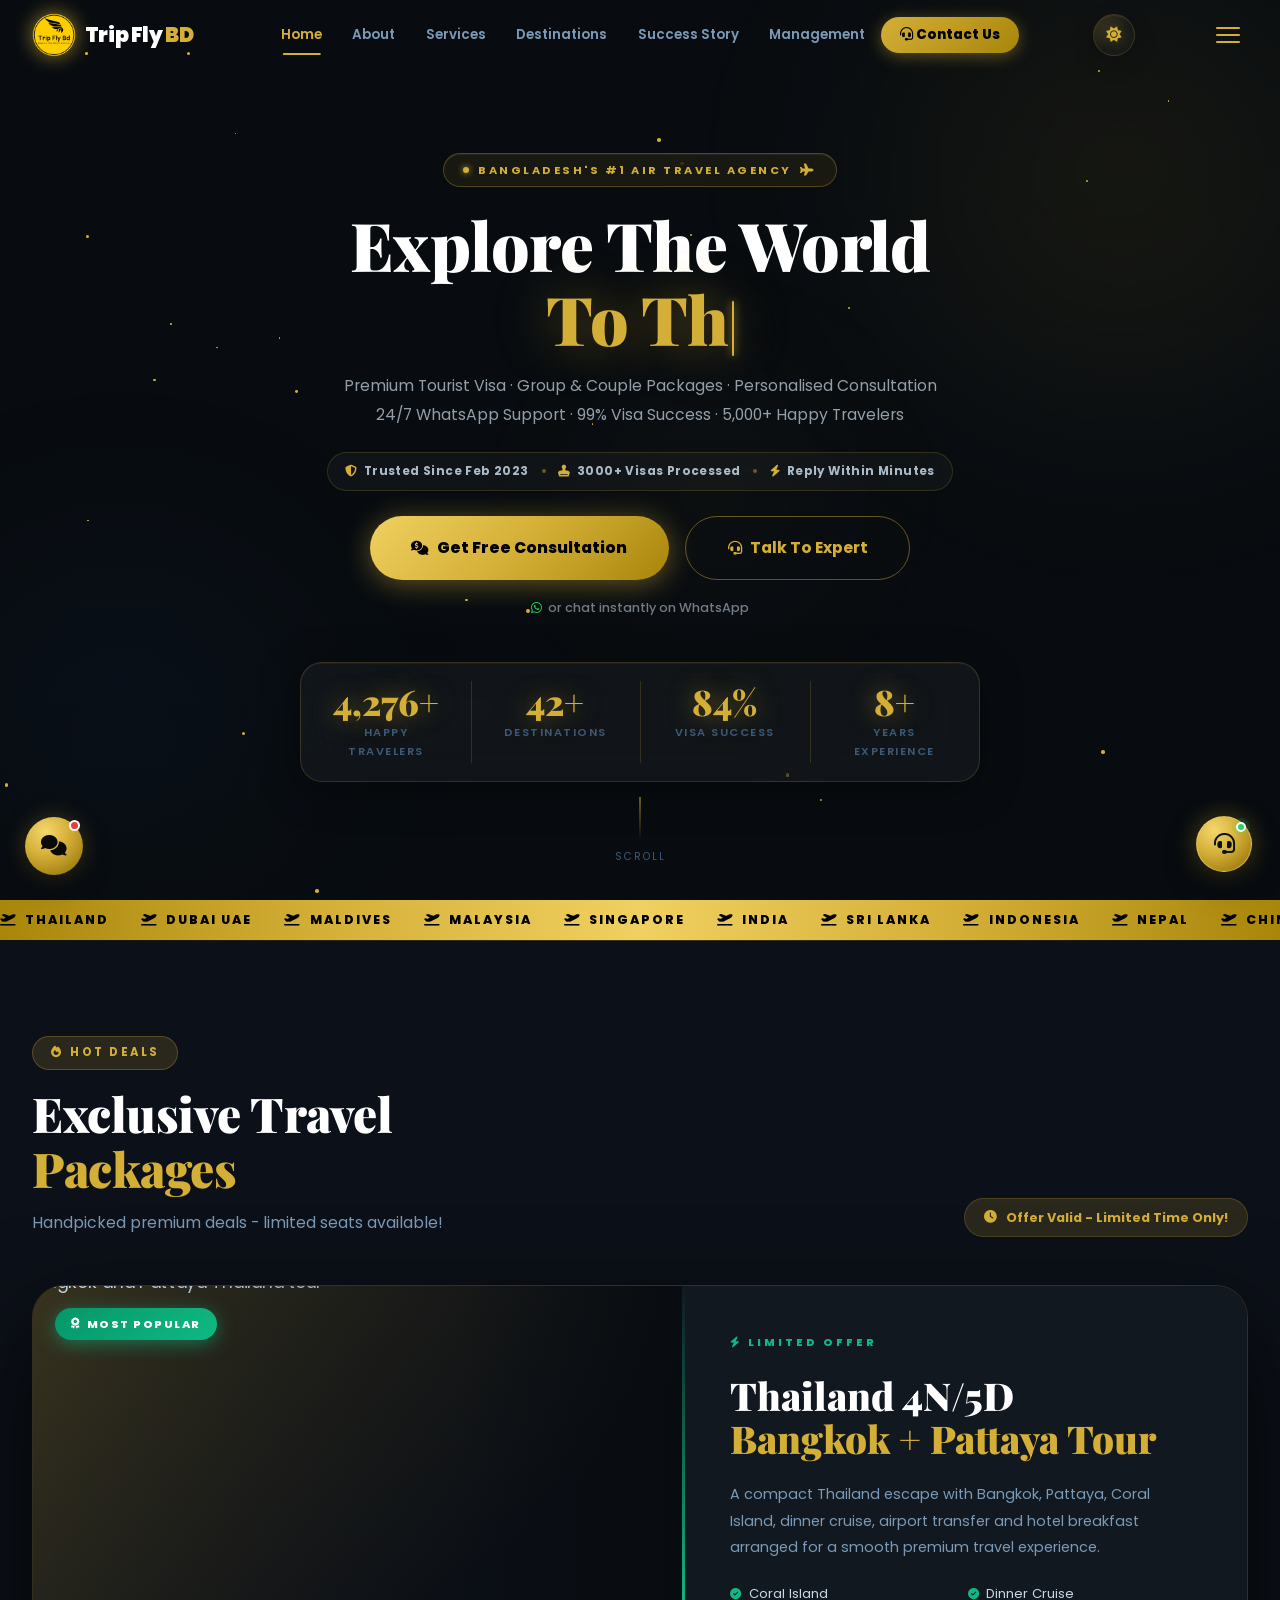
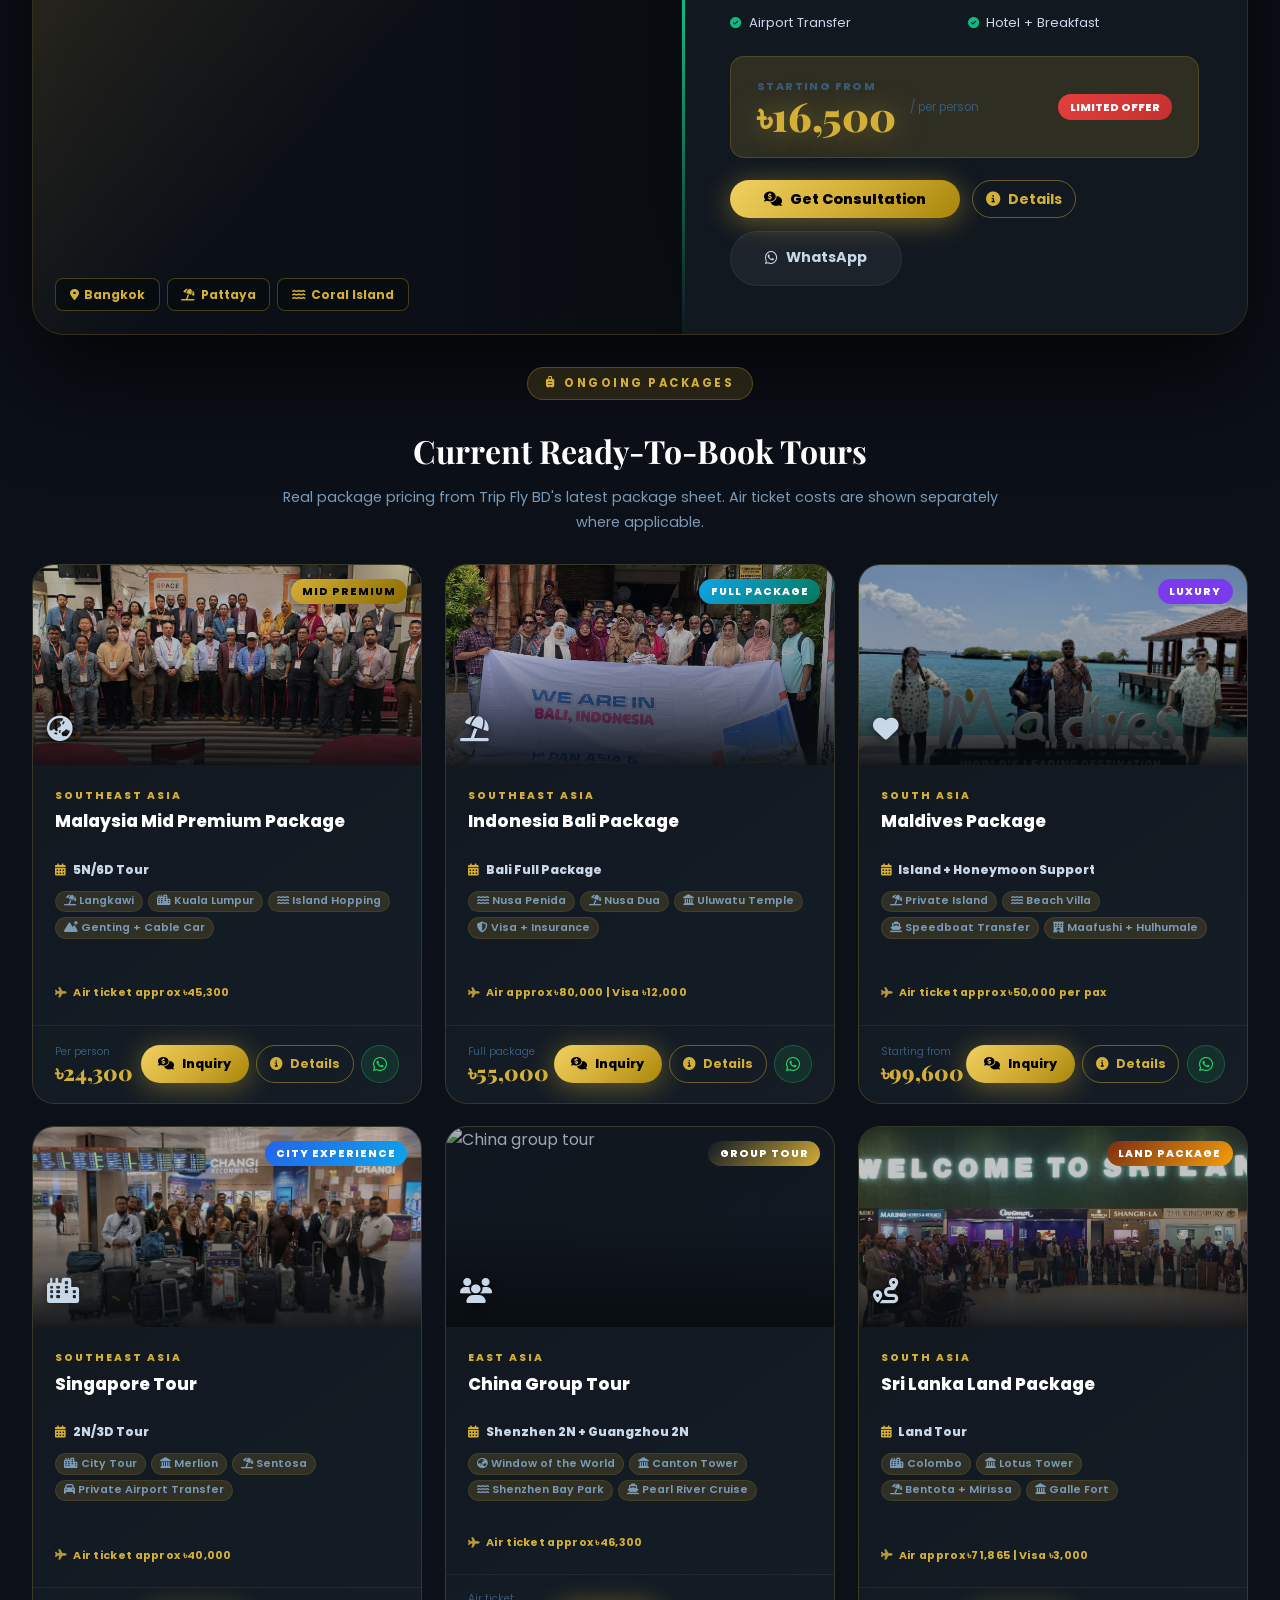
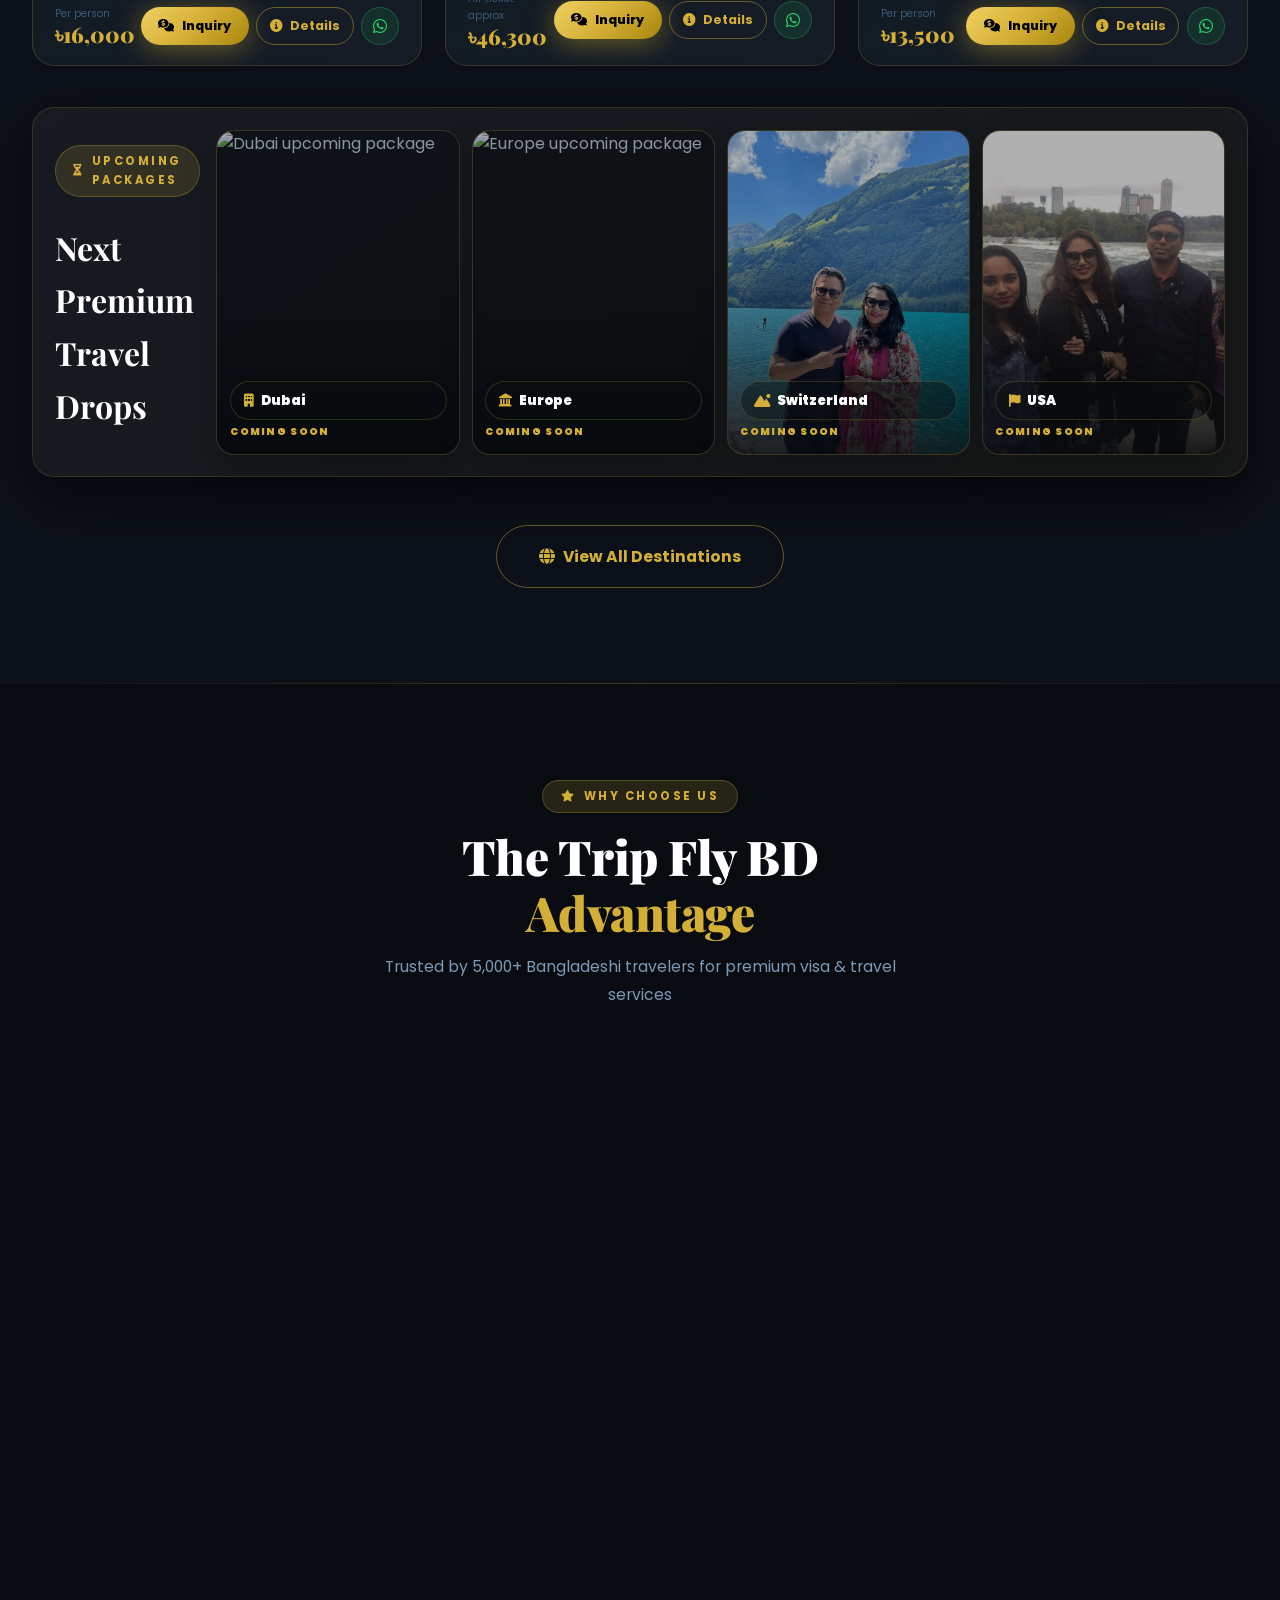
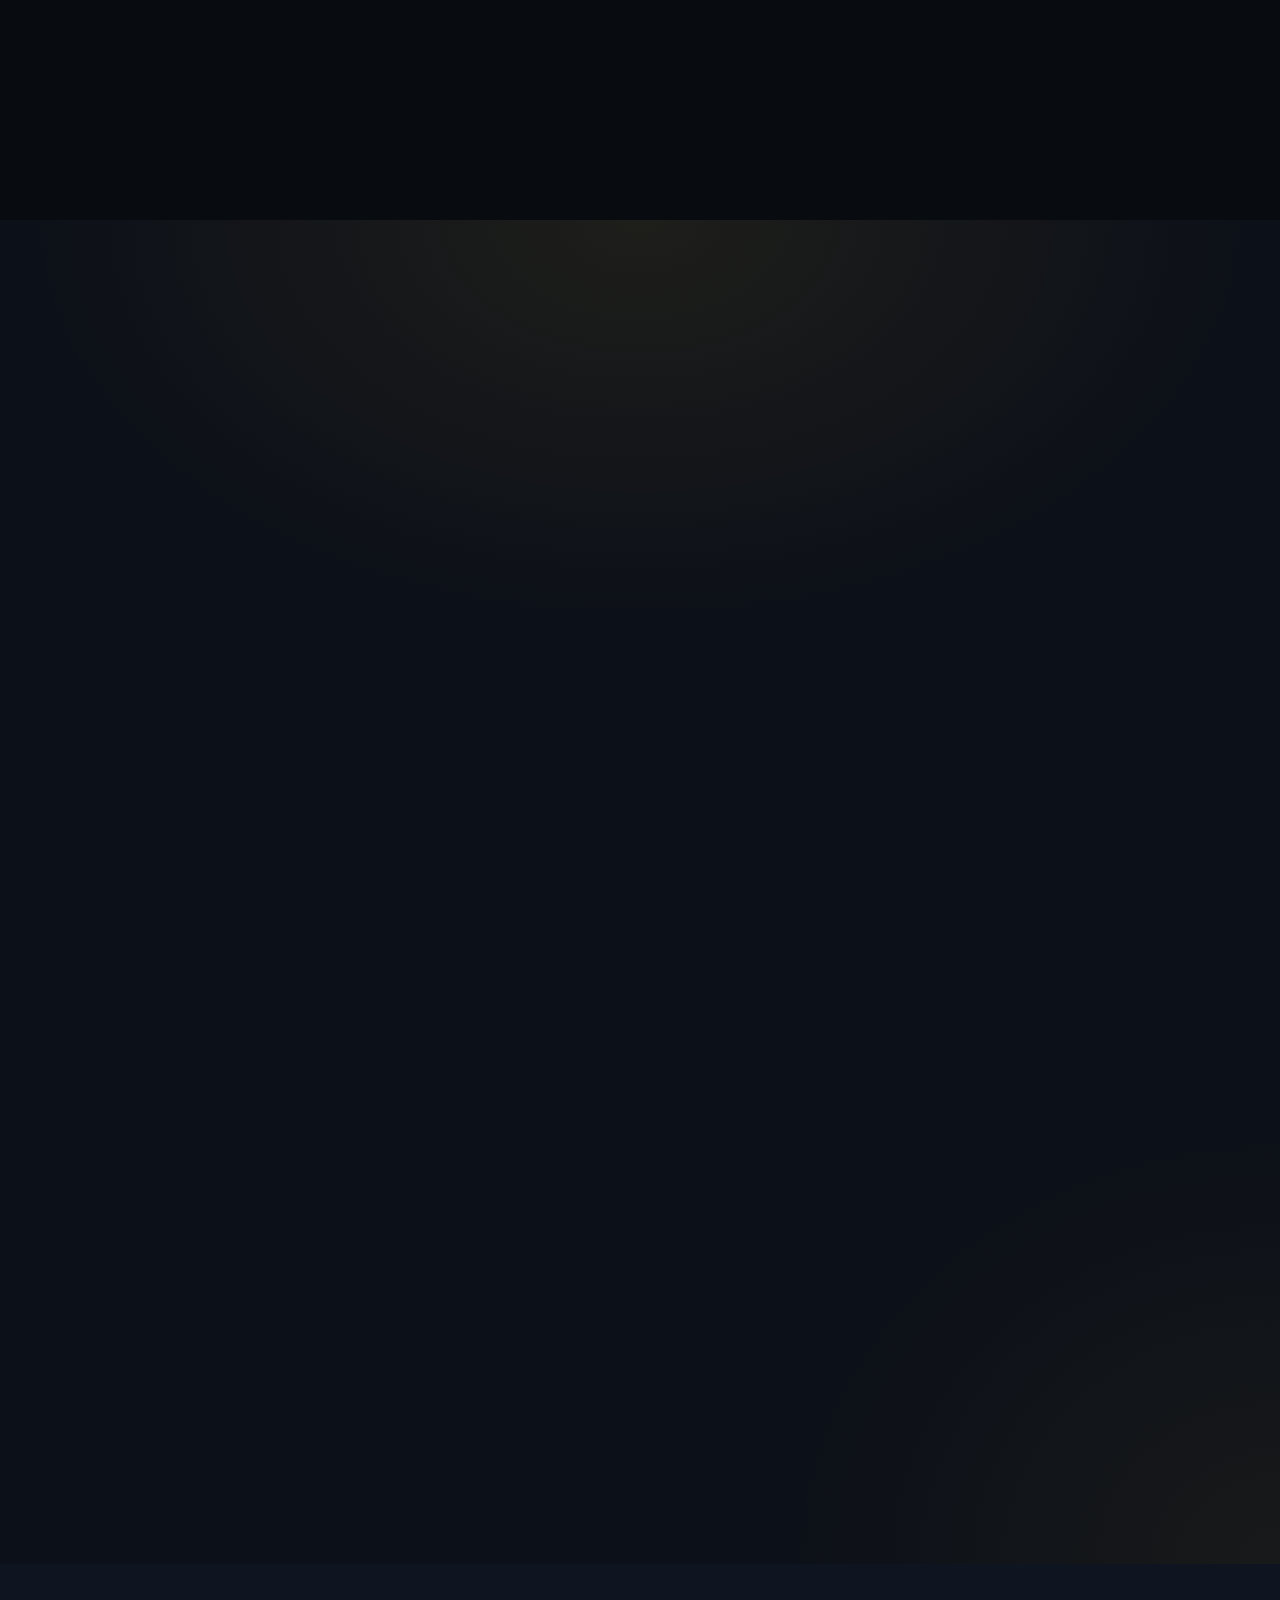
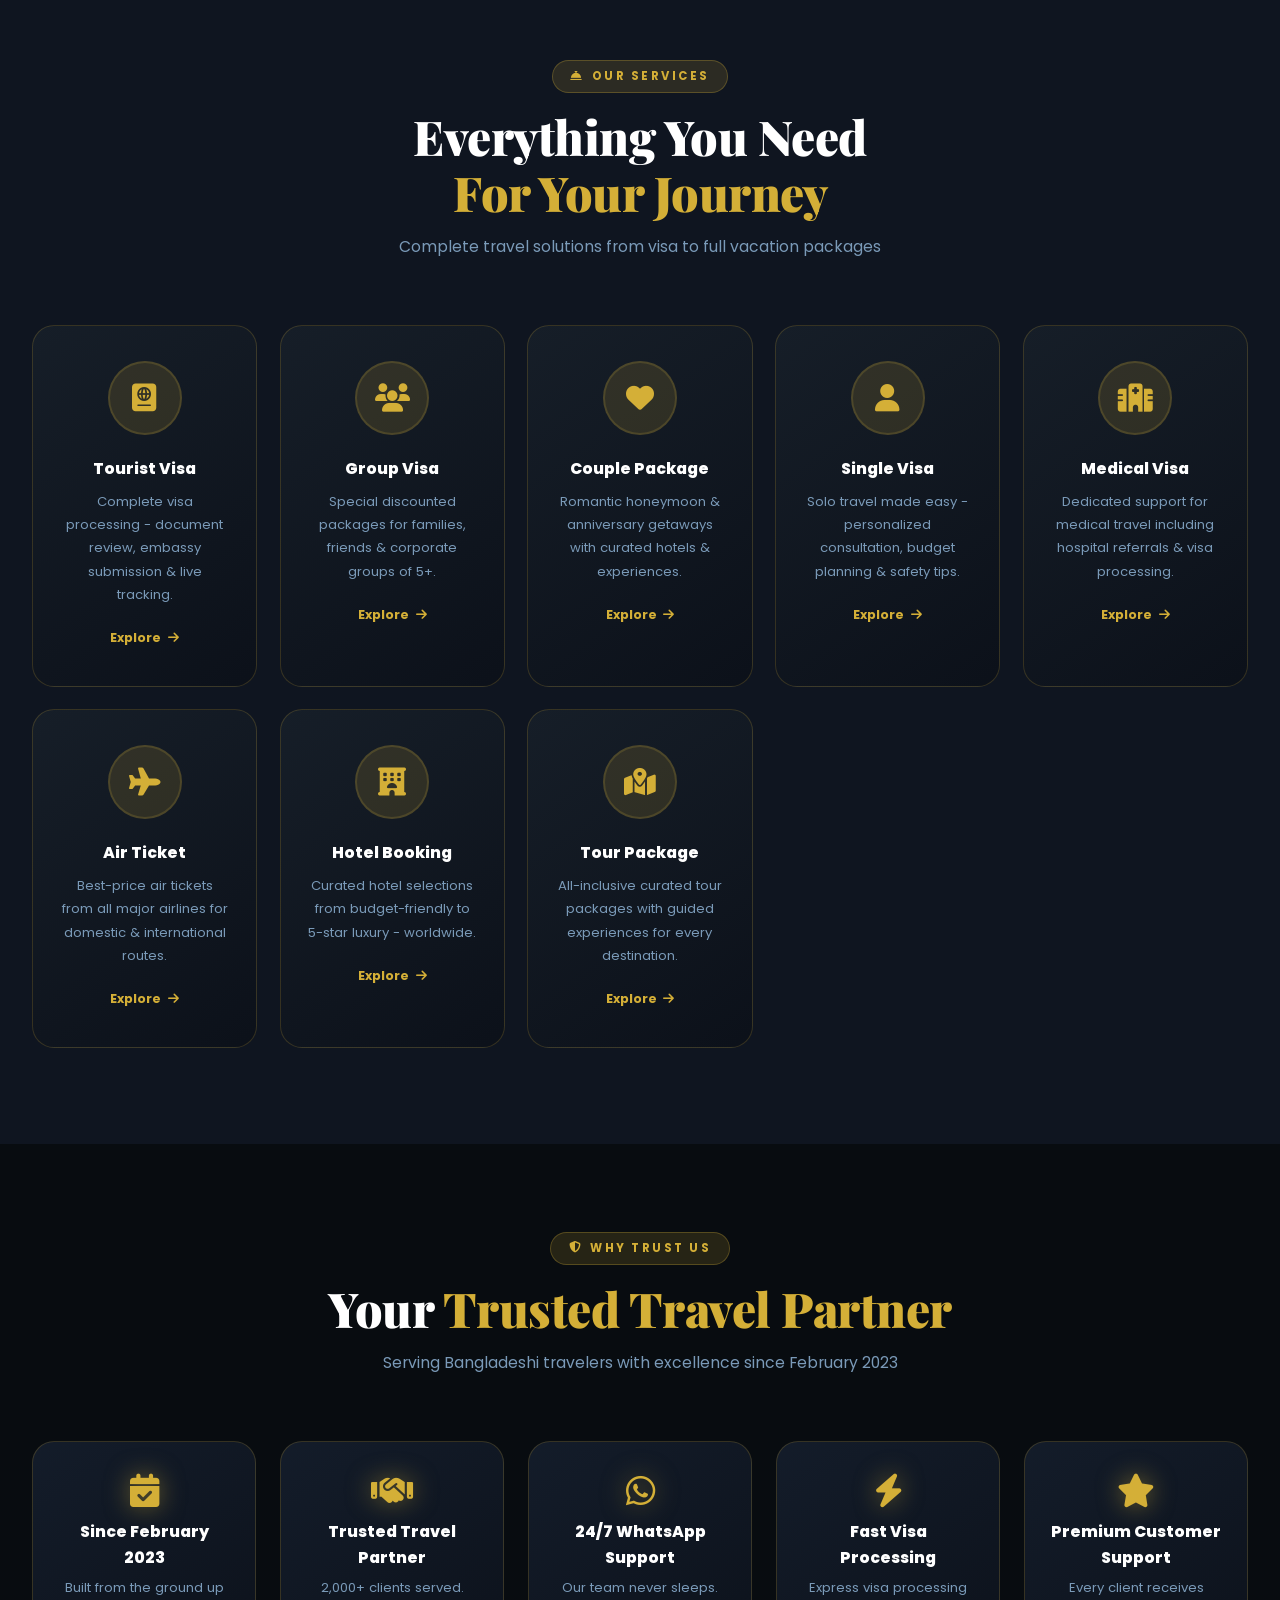
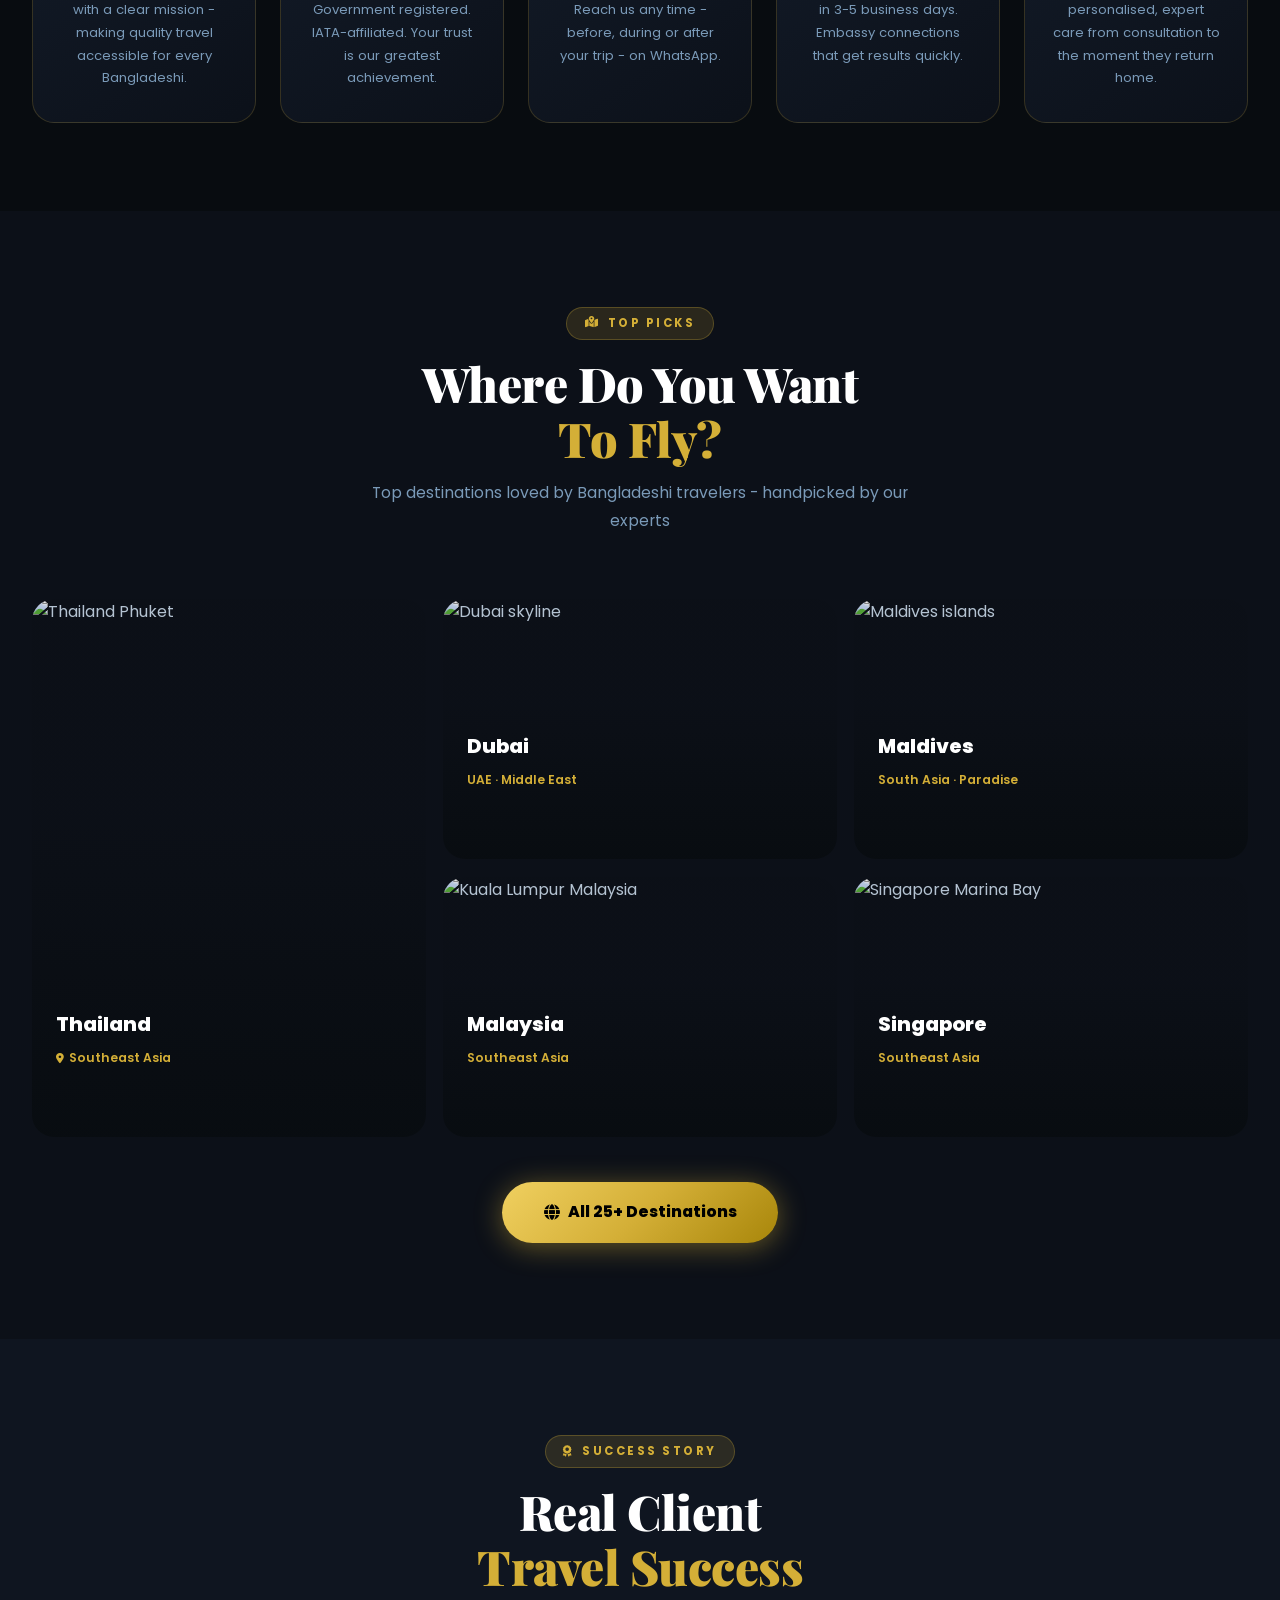
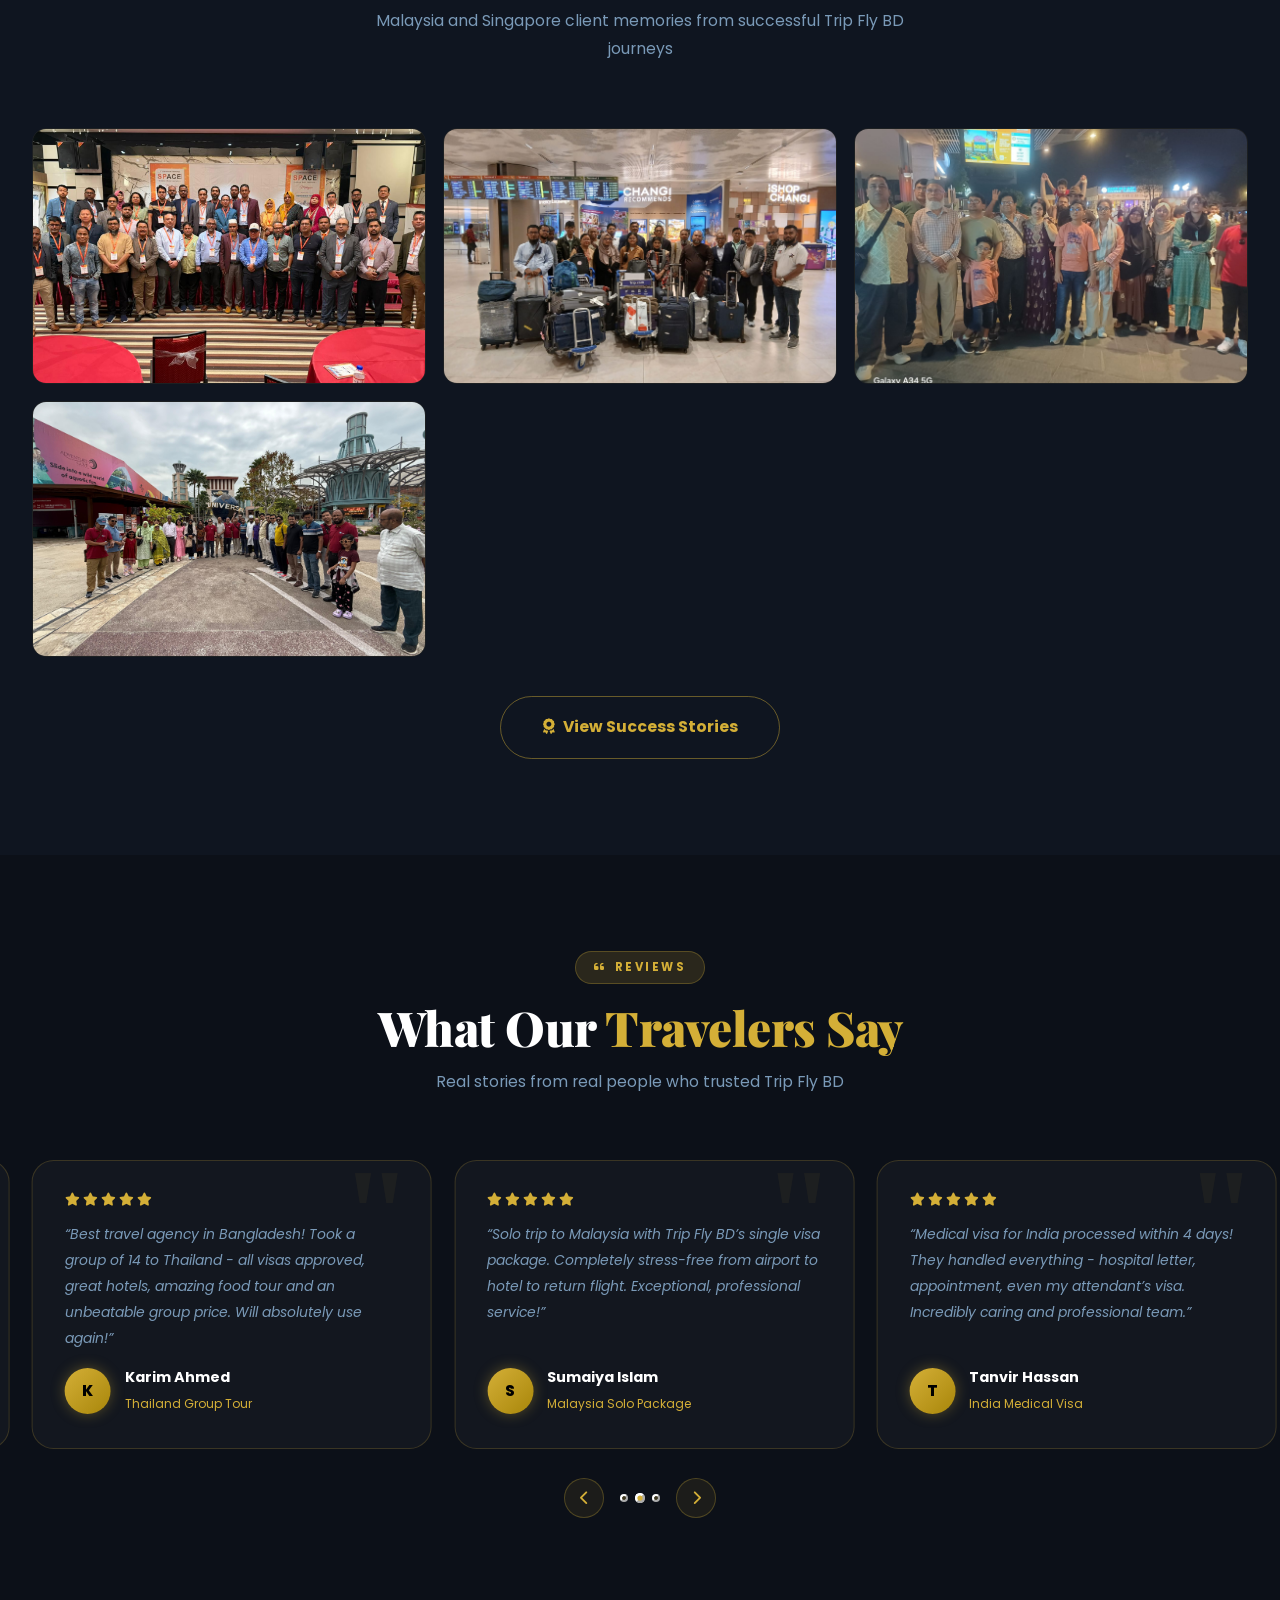
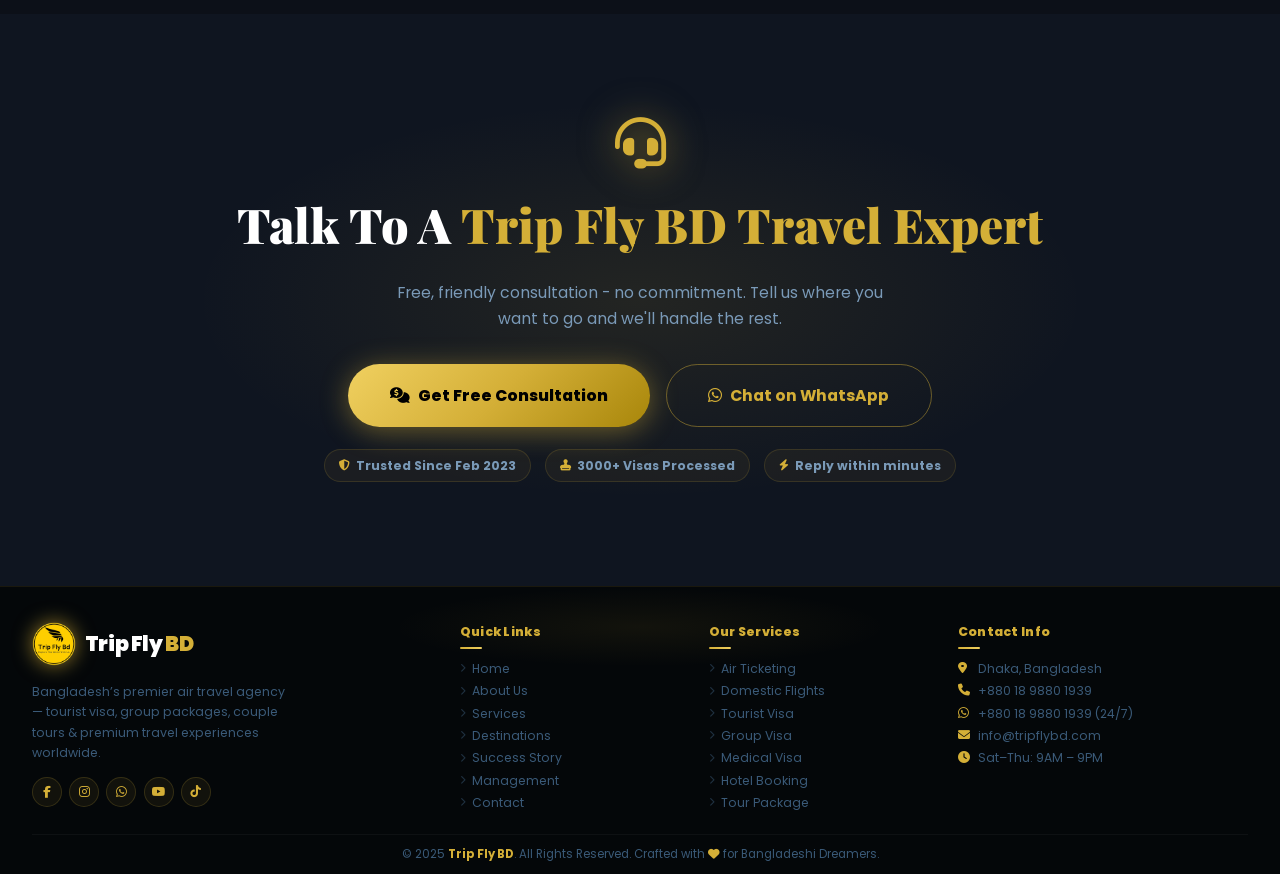
==== commit 4dfc1881: "Updated homepage packages, destinations and contact system" ====
--- a/index.html
+++ b/index.html
@@ -107,7 +107,7 @@
     <div class="hero-trust-strip" role="list" aria-label="Trust indicators">
       <span class="hts-item" role="listitem"><i class="fas fa-shield-alt"></i> Trusted Since Feb 2023</span>
       <span class="hts-divider" aria-hidden="true"></span>
-      <span class="hts-item" role="listitem"><i class="fas fa-stamp"></i> 500+ Visas Processed</span>
+      <span class="hts-item" role="listitem"><i class="fas fa-stamp"></i> 3000+ Visas Processed</span>
       <span class="hts-divider" aria-hidden="true"></span>
       <span class="hts-item" role="listitem"><i class="fas fa-bolt"></i> Reply Within Minutes</span>
     </div>
@@ -278,66 +278,111 @@
     <!-- /.featured-pkg -->
 
     <!-- PACKAGE GRID -->
-    <div class="pkg-grid pkg-grid-featured" aria-label="Travel package cards">
+    <div class="pkg-subheader reveal-up">
+      <span class="section-tag"><i class="fas fa-suitcase-rolling" aria-hidden="true"></i> Ongoing Packages</span>
+      <h3>Current Ready-To-Book Tours</h3>
+      <p>Real package pricing from Trip Fly BD's latest package sheet. Air ticket costs are shown separately where applicable.</p>
+    </div>
+
+    <div class="pkg-grid pkg-grid-featured" aria-label="Ongoing travel package cards">
 
       <!-- Malaysia -->
       <article class="pkg-card reveal-up delay-1" aria-label="Malaysia package">
         <div class="pkg-card-img">
-          <img src="https://images.unsplash.com/photo-1596422846543-75c6fc197f07?w=600&q=80&fit=crop" alt="Kuala Lumpur Malaysia" loading="lazy"/>
+          <img src="images/Malaysia/Mal1.jpg" alt="Malaysia travel package" loading="lazy"/>
           <div class="pkg-card-img-overlay" aria-hidden="true"></div>
           <span class="pkg-badge mid">Mid Premium</span>
           <span class="pkg-flag" aria-hidden="true"><i class="fas fa-globe-asia"></i></span>
         </div>
         <div class="pkg-card-body">
           <div class="pkg-country">Southeast Asia</div>
-          <div class="pkg-name">Malaysia 5N/6D Tour</div>
+          <div class="pkg-name">Malaysia Mid Premium Package</div>
+          <div class="pkg-duration"><i class="fas fa-calendar-days"></i> 5N/6D Tour</div>
           <div class="pkg-tags">
             <span class="pkg-tag"><i class="fas fa-umbrella-beach"></i> Langkawi</span>
             <span class="pkg-tag"><i class="fas fa-city"></i> Kuala Lumpur</span>
-            <span class="pkg-tag"><i class="fas fa-mountain-sun"></i> Genting Highlands</span>
-            <span class="pkg-tag"><i class="fas fa-mountain-sun"></i> Cable Car</span>
-          </div>
-          <div class="pkg-micro-trust"><i class="fas fa-star"></i> Mid premium family favourite</div>
+            <span class="pkg-tag"><i class="fas fa-water"></i> Island Hopping</span>
+            <span class="pkg-tag"><i class="fas fa-mountain-sun"></i> Genting + Cable Car</span>
+          </div>
+          <div class="pkg-micro-trust"><i class="fas fa-plane"></i> Air ticket approx &#2547;45,300</div>
         </div>
         <div class="pkg-card-footer">
           <div class="pkg-price-area">
-            <div class="pkg-price-lbl">Starting from</div>
+            <div class="pkg-price-lbl">Per person</div>
             <div class="pkg-price">&#2547;24,300</div>
           </div>
           <div class="pkg-card-actions">
-            <button type="button" class="btn btn-gold btn-sm pkg-inquiry-btn"
-                    data-package="Malaysia 5N/6D Tour" data-destination="Malaysia">
+            <button type="button" class="btn btn-gold btn-sm pkg-inquiry-btn" data-package="Malaysia Mid Premium Package" data-destination="Malaysia">
               <i class="fas fa-comments-dollar"></i> Inquiry
             </button>
-            <button type="button" class="btn btn-outline btn-sm pkg-details-btn" data-pkg-key="malaysia" data-package="Malaysia 5N/6D Tour" data-destination="Malaysia">
+            <button type="button" class="btn btn-outline btn-sm pkg-details-btn" data-pkg-key="malaysia" data-package="Malaysia Mid Premium Package" data-destination="Malaysia">
               <i class="fas fa-circle-info" aria-hidden="true"></i> Details
             </button>
-            <a href="https://wa.me/8801898801939?text=I%20need%20Malaysia%205N%2F6D%20Tour%20package%20info" target="_blank" rel="noopener"
-               class="pkg-wa-icon" aria-label="Chat on WhatsApp about Malaysia package">
+            <a href="https://wa.me/8801898801939?text=I%20need%20Malaysia%20Mid%20Premium%20Package%20info" target="_blank" rel="noopener" class="pkg-wa-icon" aria-label="Chat on WhatsApp about Malaysia package">
               <i class="fab fa-whatsapp" aria-hidden="true"></i>
             </a>
           </div>
         </div>
       </article>
 
+      <!-- Indonesia -->
+      <article class="pkg-card reveal-up delay-2" aria-label="Indonesia Bali package">
+        <div class="pkg-card-img">
+          <img src="images/Indonesia/Indo1.jpeg" alt="Indonesia Bali package" loading="lazy"/>
+          <div class="pkg-card-img-overlay" aria-hidden="true"></div>
+          <span class="pkg-badge value">Full Package</span>
+          <span class="pkg-flag" aria-hidden="true"><i class="fas fa-umbrella-beach"></i></span>
+        </div>
+        <div class="pkg-card-body">
+          <div class="pkg-country">Southeast Asia</div>
+          <div class="pkg-name">Indonesia Bali Package</div>
+          <div class="pkg-duration"><i class="fas fa-calendar-days"></i> Bali Full Package</div>
+          <div class="pkg-tags">
+            <span class="pkg-tag"><i class="fas fa-water"></i> Nusa Penida</span>
+            <span class="pkg-tag"><i class="fas fa-umbrella-beach"></i> Nusa Dua</span>
+            <span class="pkg-tag"><i class="fas fa-landmark"></i> Uluwatu Temple</span>
+            <span class="pkg-tag"><i class="fas fa-shield-alt"></i> Visa + Insurance</span>
+          </div>
+          <div class="pkg-micro-trust"><i class="fas fa-plane"></i> Air approx &#2547;80,000 | Visa &#2547;12,000</div>
+        </div>
+        <div class="pkg-card-footer">
+          <div class="pkg-price-area">
+            <div class="pkg-price-lbl">Full package</div>
+            <div class="pkg-price">&#2547;55,000</div>
+          </div>
+          <div class="pkg-card-actions">
+            <button type="button" class="btn btn-gold btn-sm pkg-inquiry-btn" data-package="Indonesia Bali Package" data-destination="Indonesia">
+              <i class="fas fa-comments-dollar"></i> Inquiry
+            </button>
+            <button type="button" class="btn btn-outline btn-sm pkg-details-btn" data-pkg-key="indonesia" data-package="Indonesia Bali Package" data-destination="Indonesia">
+              <i class="fas fa-circle-info" aria-hidden="true"></i> Details
+            </button>
+            <a href="https://wa.me/8801898801939?text=I%20need%20Indonesia%20Bali%20Package%20info" target="_blank" rel="noopener" class="pkg-wa-icon" aria-label="Chat on WhatsApp about Indonesia package">
+              <i class="fab fa-whatsapp" aria-hidden="true"></i>
+            </a>
+          </div>
+        </div>
+      </article>
+
       <!-- Maldives -->
-      <article class="pkg-card reveal-up delay-2" aria-label="Maldives package">
+      <article class="pkg-card reveal-up delay-3" aria-label="Maldives package">
         <div class="pkg-card-img">
-          <img src="https://images.unsplash.com/photo-1573843981267-be1999ff37cd?w=600&q=80&fit=crop" alt="Maldives beach villa" loading="lazy"/>
+          <img src="images/Maldives/Mald1.jpeg" alt="Maldives beach villa package" loading="lazy"/>
           <div class="pkg-card-img-overlay" aria-hidden="true"></div>
           <span class="pkg-badge lux">Luxury</span>
-          <span class="pkg-flag" aria-hidden="true"><i class="fas fa-globe-asia"></i></span>
+          <span class="pkg-flag" aria-hidden="true"><i class="fas fa-heart"></i></span>
         </div>
         <div class="pkg-card-body">
           <div class="pkg-country">South Asia</div>
-          <div class="pkg-name">Maldives Couple Paradise</div>
+          <div class="pkg-name">Maldives Package</div>
+          <div class="pkg-duration"><i class="fas fa-calendar-days"></i> Island + Honeymoon Support</div>
           <div class="pkg-tags">
             <span class="pkg-tag"><i class="fas fa-umbrella-beach"></i> Private Island</span>
             <span class="pkg-tag"><i class="fas fa-water"></i> Beach Villa</span>
-            <span class="pkg-tag"><i class="fas fa-heart"></i> Honeymoon</span>
-            <span class="pkg-tag"><i class="fas fa-gem"></i> Luxury Resort</span>
-          </div>
-          <div class="pkg-micro-trust"><i class="fas fa-heart"></i> Luxury honeymoon experience</div>
+            <span class="pkg-tag"><i class="fas fa-ship"></i> Speedboat Transfer</span>
+            <span class="pkg-tag"><i class="fas fa-hotel"></i> Maafushi + Hulhumale</span>
+          </div>
+          <div class="pkg-micro-trust"><i class="fas fa-plane"></i> Air ticket approx &#2547;50,000 per pax</div>
         </div>
         <div class="pkg-card-footer">
           <div class="pkg-price-area">
@@ -345,15 +390,13 @@
             <div class="pkg-price">&#2547;99,600</div>
           </div>
           <div class="pkg-card-actions">
-            <button type="button" class="btn btn-gold btn-sm pkg-inquiry-btn"
-                    data-package="Maldives Couple Paradise" data-destination="Maldives">
+            <button type="button" class="btn btn-gold btn-sm pkg-inquiry-btn" data-package="Maldives Package" data-destination="Maldives">
               <i class="fas fa-comments-dollar"></i> Inquiry
             </button>
-            <button type="button" class="btn btn-outline btn-sm pkg-details-btn" data-pkg-key="maldives" data-package="Maldives Couple Paradise" data-destination="Maldives">
+            <button type="button" class="btn btn-outline btn-sm pkg-details-btn" data-pkg-key="maldives" data-package="Maldives Package" data-destination="Maldives">
               <i class="fas fa-circle-info" aria-hidden="true"></i> Details
             </button>
-            <a href="https://wa.me/8801898801939?text=I%20need%20Maldives%20Couple%20Paradise%20package%20info" target="_blank" rel="noopener"
-               class="pkg-wa-icon" aria-label="Chat on WhatsApp about Maldives package">
+            <a href="https://wa.me/8801898801939?text=I%20need%20Maldives%20Package%20info" target="_blank" rel="noopener" class="pkg-wa-icon" aria-label="Chat on WhatsApp about Maldives package">
               <i class="fab fa-whatsapp" aria-hidden="true"></i>
             </a>
           </div>
@@ -361,46 +404,160 @@
       </article>
 
       <!-- Singapore -->
-      <article class="pkg-card reveal-up delay-3" aria-label="Singapore package">
+      <article class="pkg-card reveal-up delay-1" aria-label="Singapore package">
         <div class="pkg-card-img">
-          <img src="https://images.unsplash.com/photo-1525625293386-3f8f99389edd?w=600&q=80&fit=crop" alt="Singapore Marina Bay Sands" loading="lazy"/>
+          <img src="images/Singapore/Sing1.jpg" alt="Singapore city tour package" loading="lazy"/>
           <div class="pkg-card-img-overlay" aria-hidden="true"></div>
           <span class="pkg-badge city">City Experience</span>
-          <span class="pkg-flag" aria-hidden="true"><i class="fas fa-globe-asia"></i></span>
+          <span class="pkg-flag" aria-hidden="true"><i class="fas fa-city"></i></span>
         </div>
         <div class="pkg-card-body">
           <div class="pkg-country">Southeast Asia</div>
-          <div class="pkg-name">Singapore 2N/3D Tour</div>
+          <div class="pkg-name">Singapore Tour</div>
+          <div class="pkg-duration"><i class="fas fa-calendar-days"></i> 2N/3D Tour</div>
           <div class="pkg-tags">
+            <span class="pkg-tag"><i class="fas fa-city"></i> City Tour</span>
+            <span class="pkg-tag"><i class="fas fa-landmark"></i> Merlion</span>
             <span class="pkg-tag"><i class="fas fa-umbrella-beach"></i> Sentosa</span>
-            <span class="pkg-tag"><i class="fas fa-landmark"></i> Merlion</span>
-            <span class="pkg-tag"><i class="fas fa-store"></i> Chinatown</span>
-            <span class="pkg-tag"><i class="fas fa-city"></i> City Tour</span>
-          </div>
-          <div class="pkg-micro-trust"><i class="fas fa-building"></i> Short premium city escape</div>
+            <span class="pkg-tag"><i class="fas fa-car"></i> Private Airport Transfer</span>
+          </div>
+          <div class="pkg-micro-trust"><i class="fas fa-plane"></i> Air ticket approx &#2547;40,000</div>
         </div>
         <div class="pkg-card-footer">
           <div class="pkg-price-area">
-            <div class="pkg-price-lbl">Starting from</div>
+            <div class="pkg-price-lbl">Per person</div>
             <div class="pkg-price">&#2547;16,000</div>
           </div>
           <div class="pkg-card-actions">
-            <button type="button" class="btn btn-gold btn-sm pkg-inquiry-btn"
-                    data-package="Singapore 2N/3D Tour" data-destination="Singapore">
+            <button type="button" class="btn btn-gold btn-sm pkg-inquiry-btn" data-package="Singapore Tour" data-destination="Singapore">
               <i class="fas fa-comments-dollar"></i> Inquiry
             </button>
-            <button type="button" class="btn btn-outline btn-sm pkg-details-btn" data-pkg-key="singapore" data-package="Singapore 2N/3D Tour" data-destination="Singapore">
+            <button type="button" class="btn btn-outline btn-sm pkg-details-btn" data-pkg-key="singapore" data-package="Singapore Tour" data-destination="Singapore">
               <i class="fas fa-circle-info" aria-hidden="true"></i> Details
             </button>
-            <a href="https://wa.me/8801898801939?text=I%20need%20Singapore%202N%2F3D%20Tour%20package%20info" target="_blank" rel="noopener"
-               class="pkg-wa-icon" aria-label="Chat on WhatsApp about Singapore package">
+            <a href="https://wa.me/8801898801939?text=I%20need%20Singapore%20Tour%20package%20info" target="_blank" rel="noopener" class="pkg-wa-icon" aria-label="Chat on WhatsApp about Singapore package">
               <i class="fab fa-whatsapp" aria-hidden="true"></i>
             </a>
           </div>
         </div>
       </article>
 
+      <!-- China -->
+      <article class="pkg-card reveal-up delay-2" aria-label="China group tour package">
+        <div class="pkg-card-img">
+          <img src="https://images.unsplash.com/photo-1508804185872-d7badad00f7d?w=900&q=80&fit=crop" alt="China group tour" loading="lazy"/>
+          <div class="pkg-card-img-overlay" aria-hidden="true"></div>
+          <span class="pkg-badge group">Group Tour</span>
+          <span class="pkg-flag" aria-hidden="true"><i class="fas fa-users"></i></span>
+        </div>
+        <div class="pkg-card-body">
+          <div class="pkg-country">East Asia</div>
+          <div class="pkg-name">China Group Tour</div>
+          <div class="pkg-duration"><i class="fas fa-calendar-days"></i> Shenzhen 2N + Guangzhou 2N</div>
+          <div class="pkg-tags">
+            <span class="pkg-tag"><i class="fas fa-earth-asia"></i> Window of the World</span>
+            <span class="pkg-tag"><i class="fas fa-landmark"></i> Canton Tower</span>
+            <span class="pkg-tag"><i class="fas fa-water"></i> Shenzhen Bay Park</span>
+            <span class="pkg-tag"><i class="fas fa-ship"></i> Pearl River Cruise</span>
+          </div>
+          <div class="pkg-micro-trust"><i class="fas fa-plane"></i> Air ticket approx &#2547;46,300</div>
+        </div>
+        <div class="pkg-card-footer">
+          <div class="pkg-price-area">
+            <div class="pkg-price-lbl">Air ticket approx</div>
+            <div class="pkg-price">&#2547;46,300</div>
+          </div>
+          <div class="pkg-card-actions">
+            <button type="button" class="btn btn-gold btn-sm pkg-inquiry-btn" data-package="China Group Tour" data-destination="China">
+              <i class="fas fa-comments-dollar"></i> Inquiry
+            </button>
+            <button type="button" class="btn btn-outline btn-sm pkg-details-btn" data-pkg-key="china" data-package="China Group Tour" data-destination="China">
+              <i class="fas fa-circle-info" aria-hidden="true"></i> Details
+            </button>
+            <a href="https://wa.me/8801898801939?text=I%20need%20China%20Group%20Tour%20info" target="_blank" rel="noopener" class="pkg-wa-icon" aria-label="Chat on WhatsApp about China package">
+              <i class="fab fa-whatsapp" aria-hidden="true"></i>
+            </a>
+          </div>
+        </div>
+      </article>
+
+      <!-- Sri Lanka -->
+      <article class="pkg-card reveal-up delay-3" aria-label="Sri Lanka land package">
+        <div class="pkg-card-img">
+          <img src="images/Srilanka/Sri1.jpeg" alt="Sri Lanka land package" loading="lazy"/>
+          <div class="pkg-card-img-overlay" aria-hidden="true"></div>
+          <span class="pkg-badge land">Land Package</span>
+          <span class="pkg-flag" aria-hidden="true"><i class="fas fa-route"></i></span>
+        </div>
+        <div class="pkg-card-body">
+          <div class="pkg-country">South Asia</div>
+          <div class="pkg-name">Sri Lanka Land Package</div>
+          <div class="pkg-duration"><i class="fas fa-calendar-days"></i> Land Tour</div>
+          <div class="pkg-tags">
+            <span class="pkg-tag"><i class="fas fa-city"></i> Colombo</span>
+            <span class="pkg-tag"><i class="fas fa-landmark"></i> Lotus Tower</span>
+            <span class="pkg-tag"><i class="fas fa-umbrella-beach"></i> Bentota + Mirissa</span>
+            <span class="pkg-tag"><i class="fas fa-landmark"></i> Galle Fort</span>
+          </div>
+          <div class="pkg-micro-trust"><i class="fas fa-plane"></i> Air approx &#2547;71,865 | Visa &#2547;3,000</div>
+        </div>
+        <div class="pkg-card-footer">
+          <div class="pkg-price-area">
+            <div class="pkg-price-lbl">Per person</div>
+            <div class="pkg-price">&#2547;13,500</div>
+          </div>
+          <div class="pkg-card-actions">
+            <button type="button" class="btn btn-gold btn-sm pkg-inquiry-btn" data-package="Sri Lanka Land Package" data-destination="Sri Lanka">
+              <i class="fas fa-comments-dollar"></i> Inquiry
+            </button>
+            <button type="button" class="btn btn-outline btn-sm pkg-details-btn" data-pkg-key="srilanka" data-package="Sri Lanka Land Package" data-destination="Sri Lanka">
+              <i class="fas fa-circle-info" aria-hidden="true"></i> Details
+            </button>
+            <a href="https://wa.me/8801898801939?text=I%20need%20Sri%20Lanka%20Land%20Package%20info" target="_blank" rel="noopener" class="pkg-wa-icon" aria-label="Chat on WhatsApp about Sri Lanka package">
+              <i class="fab fa-whatsapp" aria-hidden="true"></i>
+            </a>
+          </div>
+        </div>
+      </article>
+
     </div><!-- /.pkg-grid -->
+
+    <div class="upcoming-packages reveal-up" aria-labelledby="upcomingPkgTitle">
+      <div>
+        <span class="section-tag"><i class="fas fa-hourglass-half" aria-hidden="true"></i> Upcoming Packages</span>
+        <h3 id="upcomingPkgTitle">Next Premium Travel Drops</h3>
+      </div>
+      <div class="upcoming-package-list upcoming-package-image-list" role="list">
+        <article class="upcoming-package-card" role="listitem">
+          <img src="https://images.unsplash.com/photo-1512453979798-5ea266f8880c?w=700&q=80&fit=crop" alt="Dubai upcoming package" loading="lazy"/>
+          <div class="upcoming-package-overlay">
+            <span><i class="fas fa-building"></i> Dubai</span>
+            <small>Coming Soon</small>
+          </div>
+        </article>
+        <article class="upcoming-package-card" role="listitem">
+          <img src="https://images.unsplash.com/photo-1491557345352-5929e343eb89?w=700&q=80&fit=crop" alt="Europe upcoming package" loading="lazy"/>
+          <div class="upcoming-package-overlay">
+            <span><i class="fas fa-landmark"></i> Europe</span>
+            <small>Coming Soon</small>
+          </div>
+        </article>
+        <article class="upcoming-package-card" role="listitem">
+          <img src="images/Switzerland/Swz1.jpeg" alt="Switzerland upcoming package" loading="lazy"/>
+          <div class="upcoming-package-overlay">
+            <span><i class="fas fa-mountain-sun"></i> Switzerland</span>
+            <small>Coming Soon</small>
+          </div>
+        </article>
+        <article class="upcoming-package-card" role="listitem">
+          <img src="images/USA/Us1.jpeg" alt="USA upcoming package" loading="lazy"/>
+          <div class="upcoming-package-overlay">
+            <span><i class="fas fa-flag"></i> USA</span>
+            <small>Coming Soon</small>
+          </div>
+        </article>
+      </div>
+    </div>
 
     <div style="text-align:center; margin-top:clamp(1.8rem,4vw,3rem);">
       <a href="destinations.html" class="btn btn-outline btn-lg">
@@ -497,7 +654,7 @@
 
         <div class="expert-trust-row">
           <div class="etr-item"><i class="fas fa-calendar-check"></i> Trusted Since Feb 2023</div>
-          <div class="etr-item"><i class="fas fa-stamp"></i> 500+ Visas Processed</div>
+          <div class="etr-item"><i class="fas fa-stamp"></i> 3000+ Visas Processed</div>
           <div class="etr-item"><i class="fas fa-bolt"></i> Reply within minutes</div>
         </div>
       </div>
@@ -948,7 +1105,7 @@
       </div>
       <div class="cta-trust-row">
         <span><i class="fas fa-shield-alt"></i> Trusted Since Feb 2023</span>
-        <span><i class="fas fa-stamp"></i> 500+ Visas Processed</span>
+        <span><i class="fas fa-stamp"></i> 3000+ Visas Processed</span>
         <span><i class="fas fa-bolt"></i> Reply within minutes</span>
       </div>
     </div>
@@ -1055,7 +1212,7 @@
         </a>
         <p>Bangladesh&rsquo;s premier air travel agency &mdash; tourist visa, group packages, couple tours &amp; premium travel experiences worldwide.</p>
         <div class="footer-socials" aria-label="Social media links">
-          <a href="https://www.facebook.com/tripflybd08" class="social-link" aria-label="Facebook" target="_blank" rel="noopener"><i class="fab fa-facebook-f"></i></a>
+          <a href="https://www.facebook.com/tripflybdofficial/" class="social-link" aria-label="Facebook" target="_blank" rel="noopener"><i class="fab fa-facebook-f"></i></a>
           <a href="#" class="social-link" aria-label="Instagram"><i class="fab fa-instagram"></i></a>
           <a href="https://wa.me/8801898801939" class="social-link" aria-label="WhatsApp" target="_blank" rel="noopener"><i class="fab fa-whatsapp"></i></a>
           <a href="#" class="social-link" aria-label="YouTube"><i class="fab fa-youtube"></i></a>
--- a/css/common.css
+++ b/css/common.css
@@ -838,52 +838,186 @@
 .delay-3 { transition-delay: .32s !important; }
 .delay-4 { transition-delay: .44s !important; }
 
-/* ── FLOATING WHATSAPP BUTTON ── */
-.wa-float {
+/* â”€â”€ FLOATING MULTI-CONTACT MENU â”€â”€ */
+.floating-contact {
   position: fixed;
-  bottom: clamp(1.2rem, 4vw, 2rem);
-  right: clamp(1.2rem, 4vw, 2rem);
-  z-index: 900;
-  width: clamp(52px, 8vw, 62px);
-  height: clamp(52px, 8vw, 62px);
-  background: linear-gradient(135deg, #25D366, #128C7E);
+  right: clamp(1rem, 3.2vw, 1.75rem);
+  bottom: clamp(1rem, 3.2vw, 1.75rem);
+  z-index: 940;
+  display: flex;
+  flex-direction: column;
+  align-items: flex-end;
+  gap: .72rem;
+  isolation: isolate;
+}
+
+.fc-main,
+.fc-action {
+  width: clamp(48px, 7.4vw, 56px);
+  height: clamp(48px, 7.4vw, 56px);
   border-radius: 50%;
-  display: flex;
+  display: inline-flex;
   align-items: center;
   justify-content: center;
-  font-size: clamp(1.4rem, 4vw, 1.7rem);
+  text-decoration: none;
+  border: 1px solid rgba(212,175,55,.35);
+  cursor: pointer;
+  -webkit-tap-highlight-color: transparent;
+  transition: transform .25s ease, box-shadow .25s ease, border-color .25s ease, opacity .25s ease;
+}
+
+.fc-main {
+  position: relative;
+  border: 1px solid rgba(245,215,110,.55);
+  background: radial-gradient(circle at 32% 24%, #F5D76E 0%, #D4AF37 44%, #8A6A00 100%);
+  color: #07111C;
+  font-size: clamp(1.08rem, 3vw, 1.32rem);
+  box-shadow: 0 12px 32px rgba(0,0,0,.36), 0 0 24px rgba(212,175,55,.36);
+  animation: contactPulse 3.1s ease-in-out infinite;
+}
+
+.fc-main:hover,
+.floating-contact.open .fc-main {
+  transform: translateY(-2px) scale(1.05);
+  box-shadow: 0 16px 42px rgba(0,0,0,.44), 0 0 32px rgba(212,175,55,.45);
+}
+
+.fc-main-dot {
+  position: absolute;
+  top: 5px;
+  right: 5px;
+  width: 10px;
+  height: 10px;
+  border-radius: 50%;
+  background: #25D366;
+  border: 2px solid #fff;
+  box-shadow: 0 0 0 4px rgba(37,211,102,.12);
+}
+
+.floating-contact-actions {
+  display: flex;
+  flex-direction: column;
+  gap: .58rem;
+  align-items: flex-end;
+  pointer-events: none;
+}
+
+.fc-action {
+  position: relative;
+  border: 1px solid rgba(255,255,255,.12);
   color: #fff;
-  box-shadow: 0 6px 28px rgba(37,211,102,.55);
-  animation: waPulse 2.5s ease-in-out infinite;
-  text-decoration: none;
-  transition: transform .3s ease, box-shadow .3s ease;
-}
-.wa-float:hover {
-  transform: scale(1.12);
-  box-shadow: 0 10px 40px rgba(37,211,102,.75);
-}
-@keyframes waPulse {
-  0%,100% { box-shadow: 0 6px 28px rgba(37,211,102,.55), 0 0 0 0 rgba(37,211,102,.4); }
-  50%      { box-shadow: 0 6px 28px rgba(37,211,102,.55), 0 0 0 14px rgba(37,211,102,0); }
-}
-.wa-float-tooltip {
+  font-size: clamp(1rem, 2.8vw, 1.22rem);
+  opacity: 0;
+  transform: translateY(12px) scale(.82);
+  pointer-events: none;
+  box-shadow: 0 12px 30px rgba(0,0,0,.34);
+  backdrop-filter: blur(14px);
+}
+
+.floating-contact.open .fc-action {
+  opacity: 1;
+  transform: translateY(0) scale(1);
+  pointer-events: auto;
+}
+
+.floating-contact.open .fc-action:nth-child(1) { transition-delay: .03s; }
+.floating-contact.open .fc-action:nth-child(2) { transition-delay: .07s; }
+.floating-contact.open .fc-action:nth-child(3) { transition-delay: .11s; }
+.floating-contact.open .fc-action:nth-child(4) { transition-delay: .15s; }
+
+.fc-action:hover {
+  transform: translateY(-3px) scale(1.05);
+}
+
+.fc-call {
+  background: linear-gradient(135deg, #0EA5E9, #047857);
+  box-shadow: 0 12px 30px rgba(14,165,233,.28);
+}
+
+.fc-messenger {
+  background: linear-gradient(135deg, #00B2FF, #006AFF);
+  box-shadow: 0 12px 30px rgba(0,106,255,.32);
+}
+
+.fc-whatsapp {
+  background: linear-gradient(135deg, #25D366, #128C7E);
+  box-shadow: 0 12px 30px rgba(37,211,102,.32);
+}
+
+.fc-close {
+  background: linear-gradient(135deg, #F97316, #DC2626);
+  box-shadow: 0 12px 30px rgba(220,38,38,.28);
+}
+
+.fc-tooltip {
   position: absolute;
   right: calc(100% + 12px);
   top: 50%;
-  transform: translateY(-50%);
-  background: #000;
-  color: #fff;
-  font-size: .75rem;
-  font-weight: 700;
+  transform: translateY(-50%) translateX(6px);
+  background: rgba(6,10,14,.94);
+  color: #F5D76E;
+  border: 1px solid rgba(212,175,55,.28);
+  border-radius: 999px;
+  padding: .42rem .78rem;
+  font-size: .72rem;
+  font-weight: 800;
+  line-height: 1;
   white-space: nowrap;
-  padding: .4rem .85rem;
-  border-radius: 8px;
   opacity: 0;
   pointer-events: none;
-  transition: opacity .3s ease;
-  border: 1px solid rgba(37,211,102,.3);
-}
-.wa-float:hover .wa-float-tooltip { opacity: 1; }
+  box-shadow: 0 8px 22px rgba(0,0,0,.32);
+  transition: opacity .22s ease, transform .22s ease;
+}
+
+.fc-action:hover .fc-tooltip,
+.fc-action:focus-visible .fc-tooltip {
+  opacity: 1;
+  transform: translateY(-50%) translateX(0);
+}
+
+.fc-main:focus-visible,
+.fc-action:focus-visible {
+  outline: 2px solid #F5D76E;
+  outline-offset: 4px;
+}
+
+@keyframes contactPulse {
+  0%, 100% {
+    box-shadow: 0 12px 32px rgba(0,0,0,.36), 0 0 0 0 rgba(212,175,55,.26);
+  }
+  50% {
+    box-shadow: 0 14px 34px rgba(0,0,0,.38), 0 0 0 11px rgba(212,175,55,0);
+  }
+}
+
+body[data-theme="light"] .floating-contact .fc-main {
+  box-shadow: 0 12px 30px rgba(54,42,15,.18), 0 0 20px rgba(168,134,10,.22);
+}
+
+body[data-theme="light"] .fc-tooltip {
+  background: rgba(255,252,244,.96);
+  color: #8A6A00;
+  border-color: rgba(168,134,10,.26);
+  box-shadow: 0 8px 22px rgba(54,42,15,.14);
+}
+
+@media (max-width: 520px) {
+  .floating-contact {
+    right: 1rem;
+    bottom: 1rem;
+    gap: .58rem;
+  }
+
+  .fc-main,
+  .fc-action {
+    width: 50px;
+    height: 50px;
+  }
+
+  .fc-tooltip {
+    display: none;
+  }
+}
 
 /* ── FOOTER RESPONSIVE ── */
 @media (max-width: 1024px) {
@@ -961,9 +1095,9 @@
   z-index:1000 !important;
 }
 
-.wa-float{
+.floating-contact{
   position:fixed !important;
-  z-index:900 !important;
+  z-index:940 !important;
 }
 
 .footer{
@@ -1137,10 +1271,6 @@
   color: var(--txt-mid);
 }
 
-body[data-theme="light"] .wa-float-tooltip {
-  background: #102033;
-  color: #fff;
-}
 
 body[data-theme="light"] input,
 body[data-theme="light"] select,
--- a/css/home.css
+++ b/css/home.css
@@ -1259,4 +1259,190 @@
   .pkg-details-body {
     padding: 1rem;
   }
-}+}
+
+/* ============================================================
+   ONGOING + UPCOMING PACKAGE REFINEMENT
+============================================================ */
+.pkg-subheader {
+  text-align: center;
+  max-width: 760px;
+  margin: 0 auto clamp(1.2rem, 3vw, 1.8rem);
+}
+.pkg-subheader h3,
+.upcoming-packages h3 {
+  font-family: var(--font-serif);
+  color: var(--txt-white);
+  font-size: clamp(1.35rem, 3vw, 2rem);
+  margin: .55rem 0 .45rem;
+}
+.pkg-subheader p {
+  color: var(--txt-mid);
+  line-height: 1.75;
+  font-size: .9rem;
+}
+.pkg-duration {
+  display: inline-flex;
+  align-items: center;
+  gap: .4rem;
+  color: var(--txt-light);
+  font-size: .76rem;
+  font-weight: 750;
+}
+.pkg-duration i { color: var(--gold); }
+.pkg-badge.value { background: linear-gradient(135deg, #0EA5E9, #047857); color: #fff; }
+.pkg-badge.group { background: linear-gradient(135deg, #111827, #D4AF37); color: #fff; }
+.pkg-badge.land { background: linear-gradient(135deg, #7C2D12, #F59E0B); color: #fff; }
+.upcoming-packages {
+  display: flex;
+  justify-content: space-between;
+  align-items: center;
+  gap: 1rem;
+  margin-top: clamp(1.6rem, 4vw, 2.6rem);
+  padding: clamp(1rem, 3vw, 1.35rem);
+  border: 1px solid rgba(212,175,55,.18);
+  border-radius: var(--radius-lg);
+  background: linear-gradient(145deg, rgba(255,255,255,.045), rgba(212,175,55,.055));
+  box-shadow: var(--shadow);
+}
+.upcoming-package-list {
+  display: flex;
+  flex-wrap: wrap;
+  justify-content: flex-end;
+  gap: .55rem;
+}
+.upcoming-package-list span {
+  display: inline-flex;
+  align-items: center;
+  gap: .45rem;
+  min-height: 38px;
+  padding: .48rem .82rem;
+  border-radius: 999px;
+  border: 1px solid rgba(212,175,55,.2);
+  background: rgba(8,12,16,.42);
+  color: var(--txt-light);
+  font-size: .78rem;
+  font-weight: 850;
+}
+.upcoming-package-list i { color: var(--gold); }
+
+body[data-theme="light"] .pkg-subheader h3,
+body[data-theme="light"] .upcoming-packages h3 {
+  color: #102033;
+}
+body[data-theme="light"] .pkg-duration,
+body[data-theme="light"] .upcoming-package-list span {
+  color: #52657a;
+}
+body[data-theme="light"] .upcoming-packages {
+  background: linear-gradient(145deg, rgba(255,255,255,.78), rgba(255,248,235,.72));
+  border-color: rgba(168,134,10,.22);
+  box-shadow: var(--light-shadow);
+}
+body[data-theme="light"] .upcoming-package-list span {
+  background: rgba(255,255,255,.64);
+  border-color: rgba(168,134,10,.18);
+}
+
+@media (max-width: 760px) {
+  .upcoming-packages {
+    align-items: flex-start;
+    flex-direction: column;
+  }
+  .upcoming-package-list {
+    justify-content: flex-start;
+  }
+}
+
+/* Upcoming package image cards */
+.upcoming-package-image-list {
+  display: grid;
+  grid-template-columns: repeat(4, minmax(120px, 1fr));
+  gap: .7rem;
+  min-width: min(100%, 720px);
+}
+.upcoming-package-card {
+  position: relative;
+  min-height: 118px;
+  border-radius: 18px;
+  overflow: hidden;
+  border: 1px solid rgba(212,175,55,.22);
+  background: rgba(8,12,16,.42);
+  box-shadow: 0 14px 34px rgba(0,0,0,.24);
+  isolation: isolate;
+}
+.upcoming-package-card img {
+  width: 100%;
+  height: 100%;
+  min-height: 118px;
+  object-fit: cover;
+  filter: brightness(.78) saturate(.92);
+  transition: transform .6s ease, filter .35s ease;
+}
+.upcoming-package-card:hover img {
+  transform: scale(1.08);
+  filter: brightness(.68) saturate(.9);
+}
+.upcoming-package-overlay {
+  position: absolute;
+  inset: 0;
+  z-index: 1;
+  display: flex;
+  flex-direction: column;
+  justify-content: flex-end;
+  gap: .25rem;
+  padding: .8rem;
+  background: linear-gradient(to top, rgba(5,8,12,.86), rgba(5,8,12,.12) 62%);
+}
+.upcoming-package-overlay span {
+  display: inline-flex;
+  align-items: center;
+  gap: .42rem;
+  color: #fff;
+  font-size: .82rem;
+  font-weight: 900;
+}
+.upcoming-package-overlay i,
+.upcoming-package-overlay small {
+  color: var(--gold);
+}
+.upcoming-package-overlay small {
+  font-size: .62rem;
+  font-weight: 900;
+  text-transform: uppercase;
+  letter-spacing: 1.3px;
+}
+body[data-theme="light"] .upcoming-package-card {
+  background: rgba(255,255,255,.68);
+  border-color: rgba(168,134,10,.22);
+  box-shadow: 0 15px 36px rgba(54,42,15,.14);
+}
+body[data-theme="light"] .upcoming-package-card img {
+  filter: brightness(.88) saturate(.92);
+}
+body[data-theme="light"] .upcoming-package-card:hover img {
+  filter: brightness(.78) saturate(.9);
+}
+
+@media (max-width: 980px) {
+  .upcoming-package-image-list {
+    grid-template-columns: repeat(2, minmax(0, 1fr));
+    width: 100%;
+  }
+}
+
+@media (max-width: 520px) {
+  .upcoming-package-image-list {
+    display: flex;
+    width: 100%;
+    overflow-x: auto;
+    padding-bottom: .15rem;
+    scroll-snap-type: x mandatory;
+    -webkit-overflow-scrolling: touch;
+  }
+  .upcoming-package-image-list::-webkit-scrollbar { display: none; }
+  .upcoming-package-card {
+    flex: 0 0 78%;
+    scroll-snap-align: start;
+  }
+}
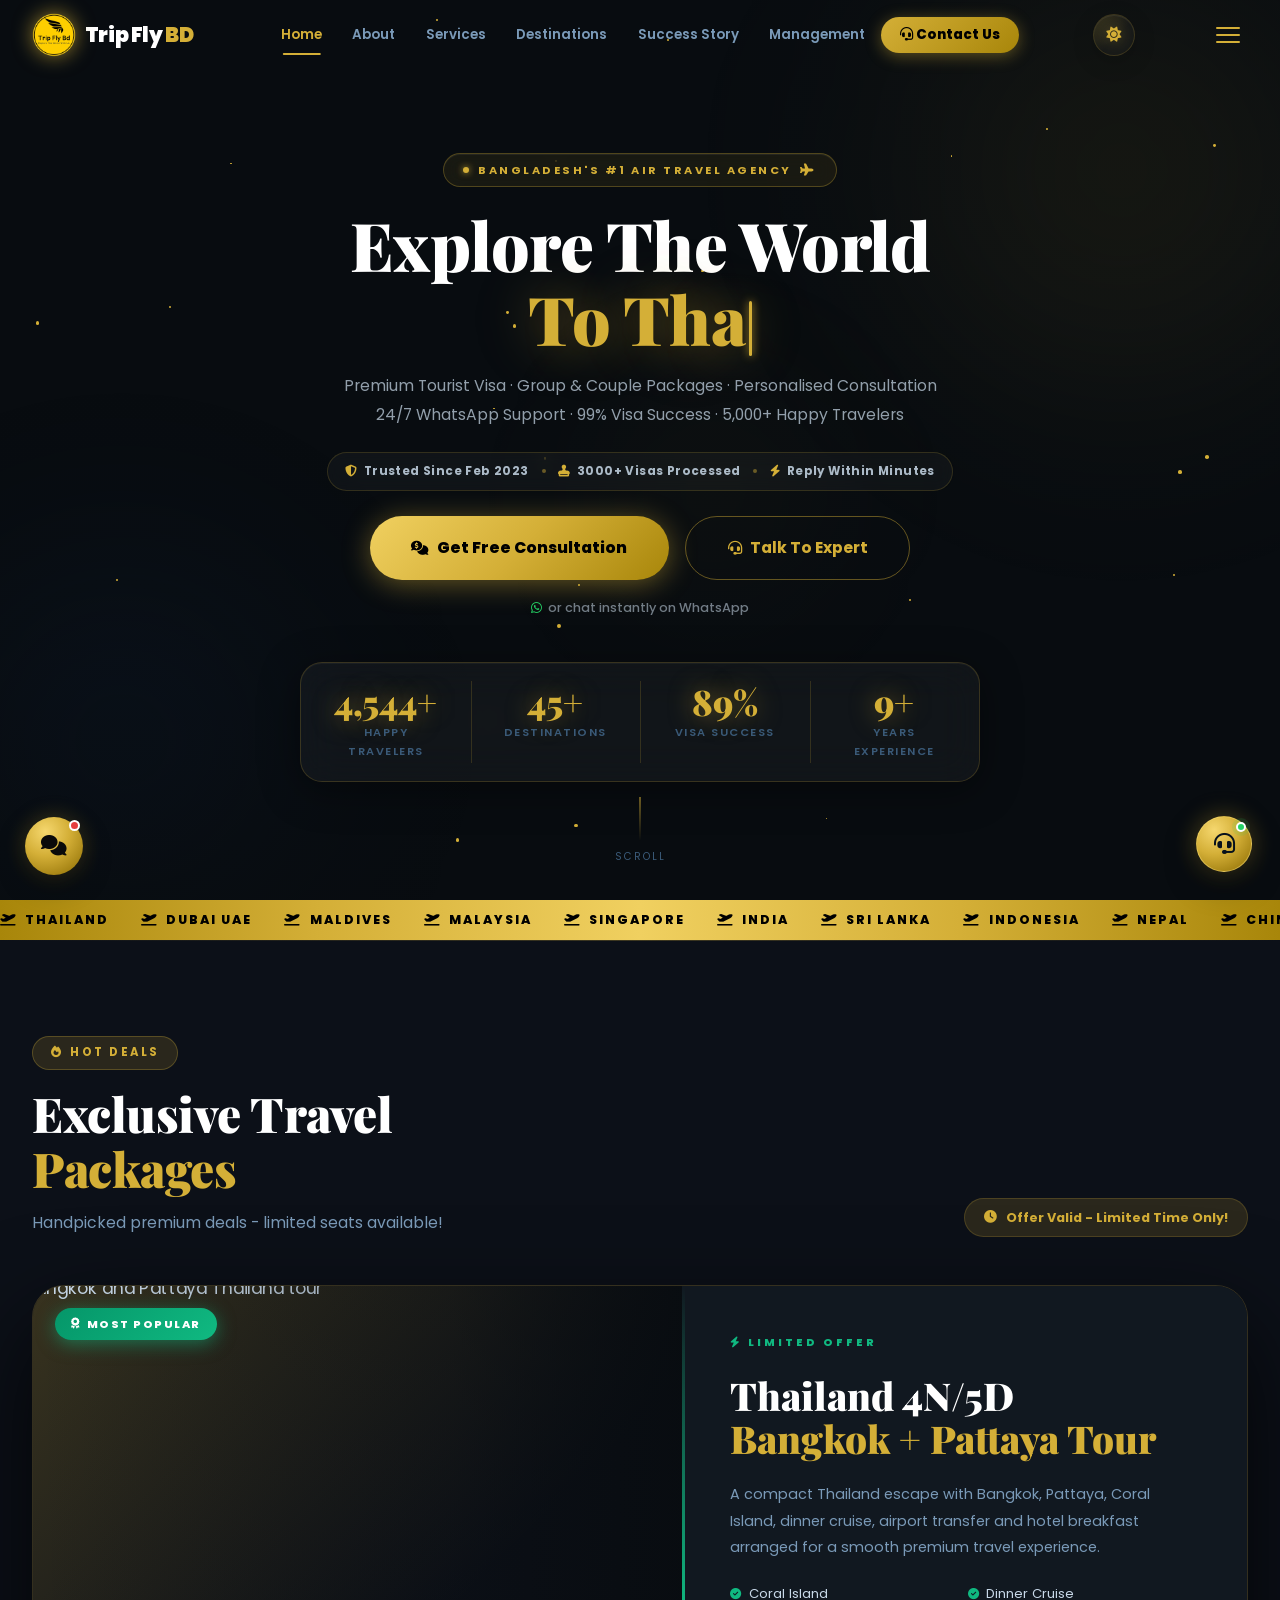
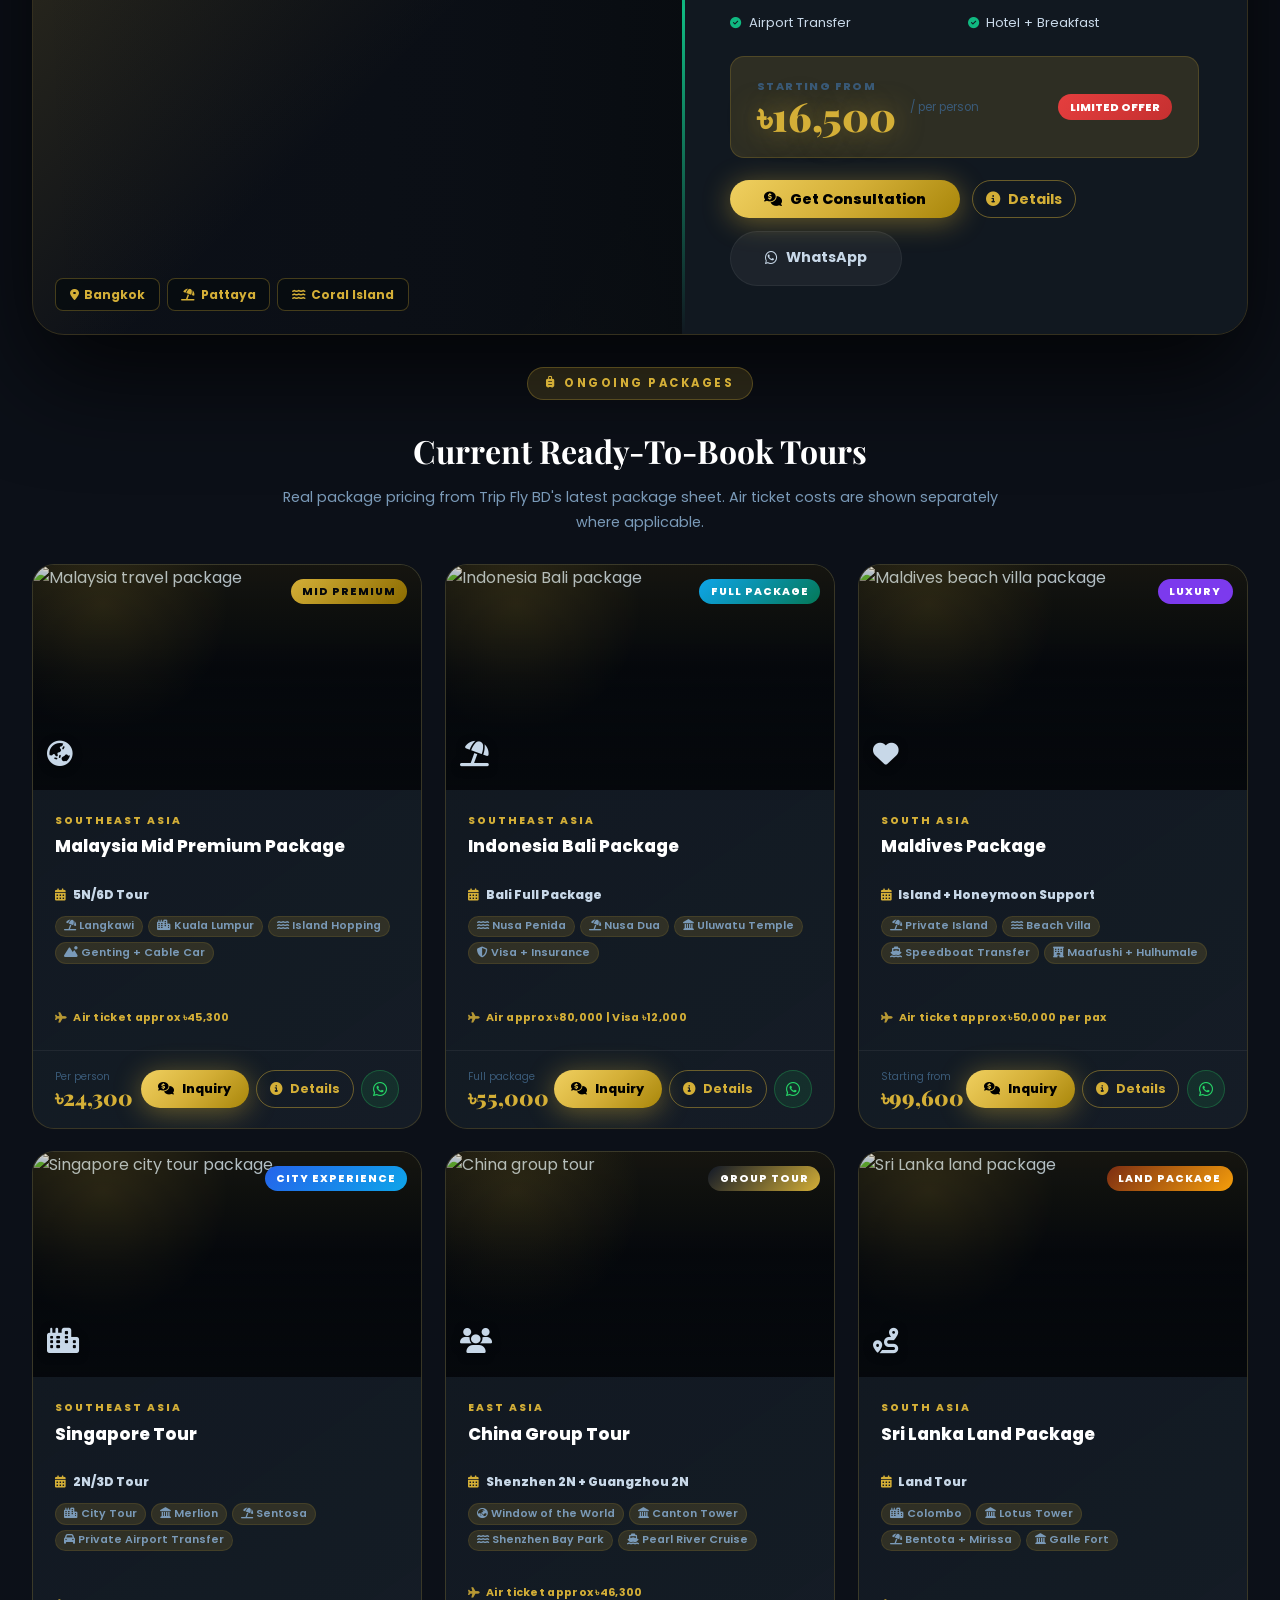
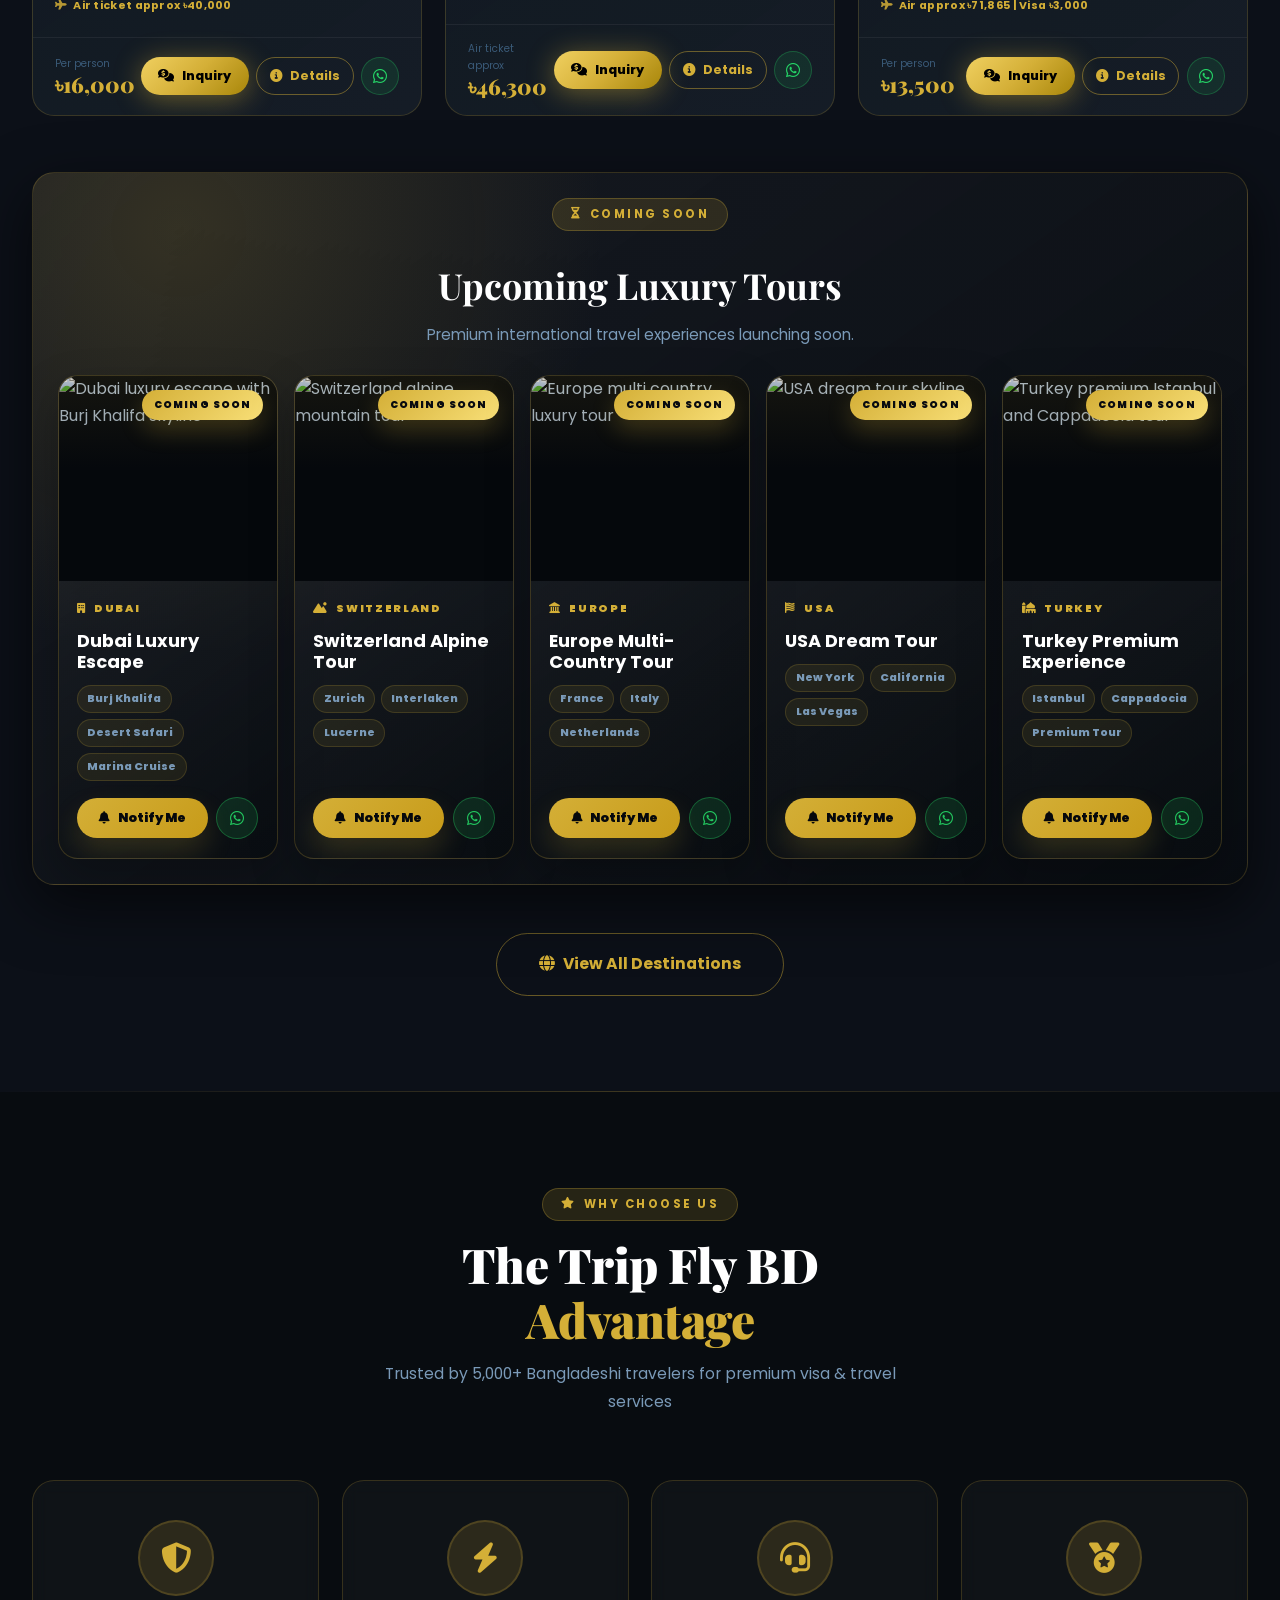
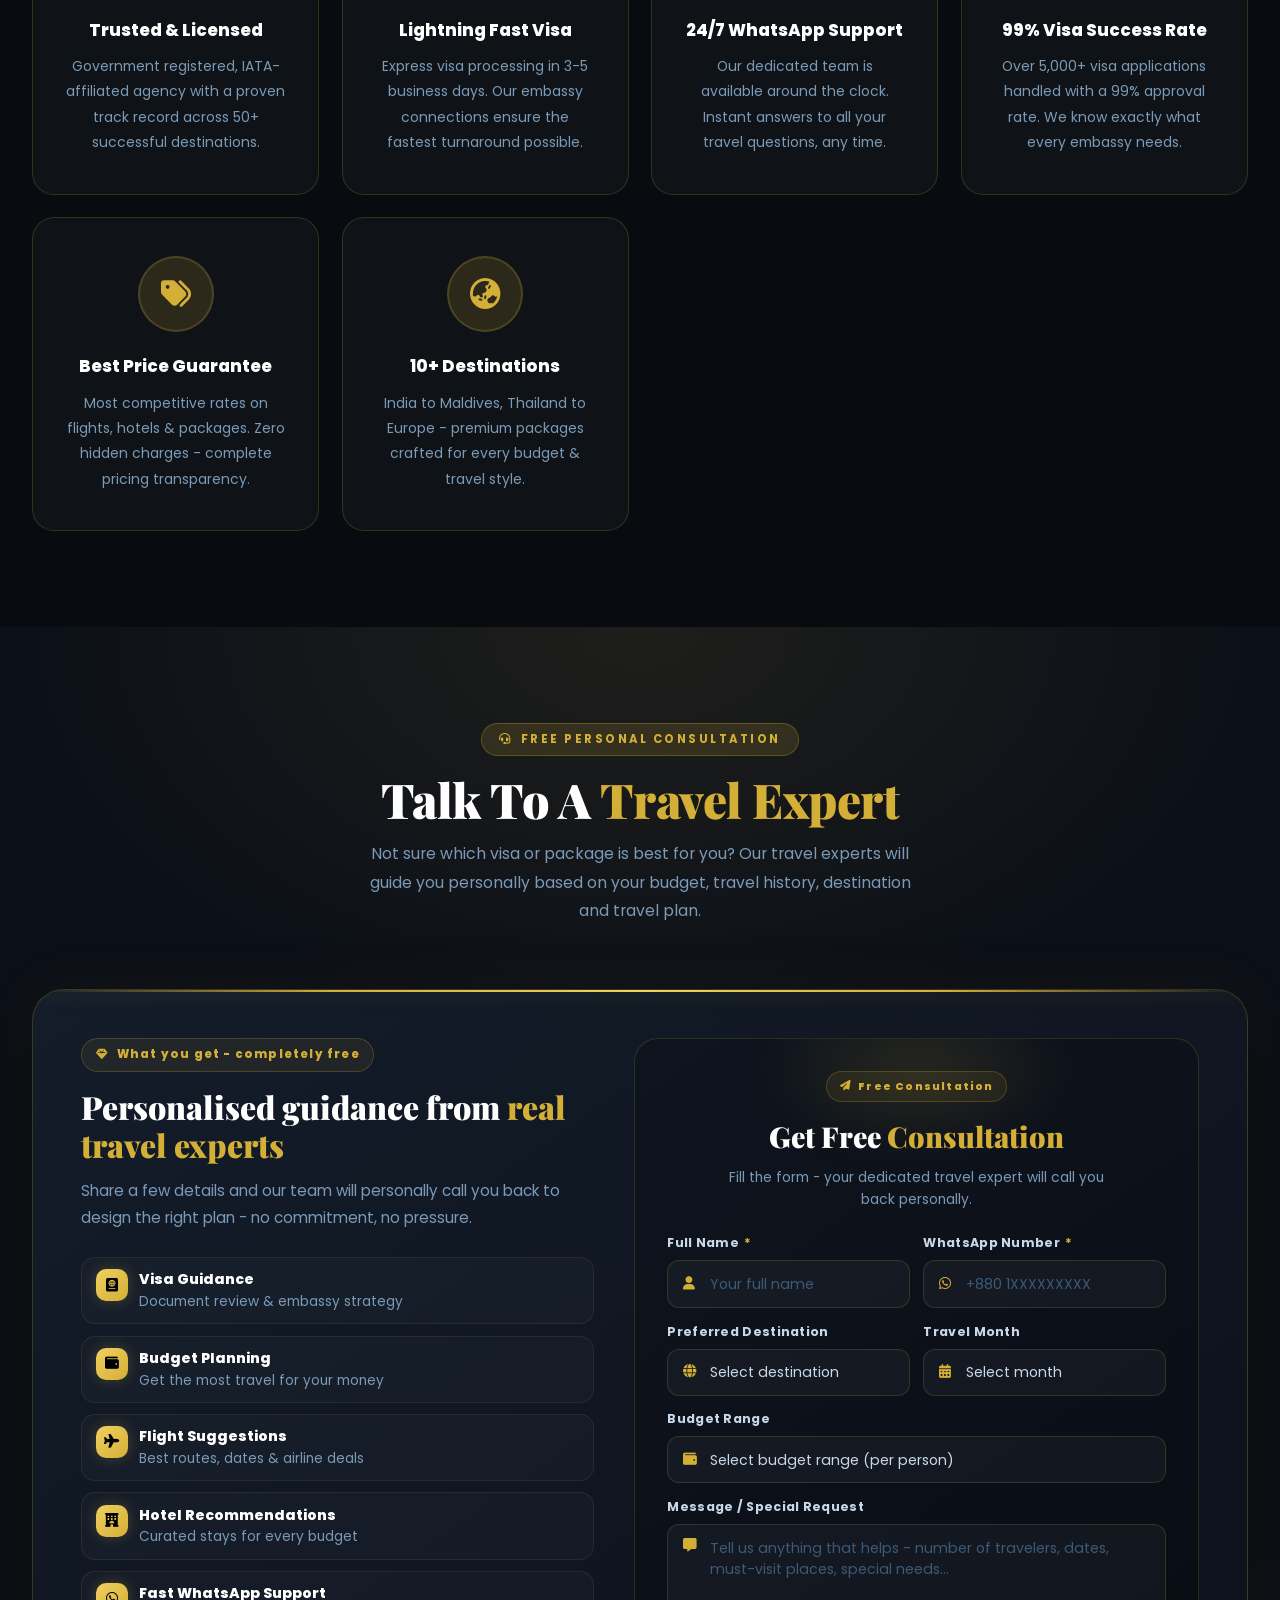
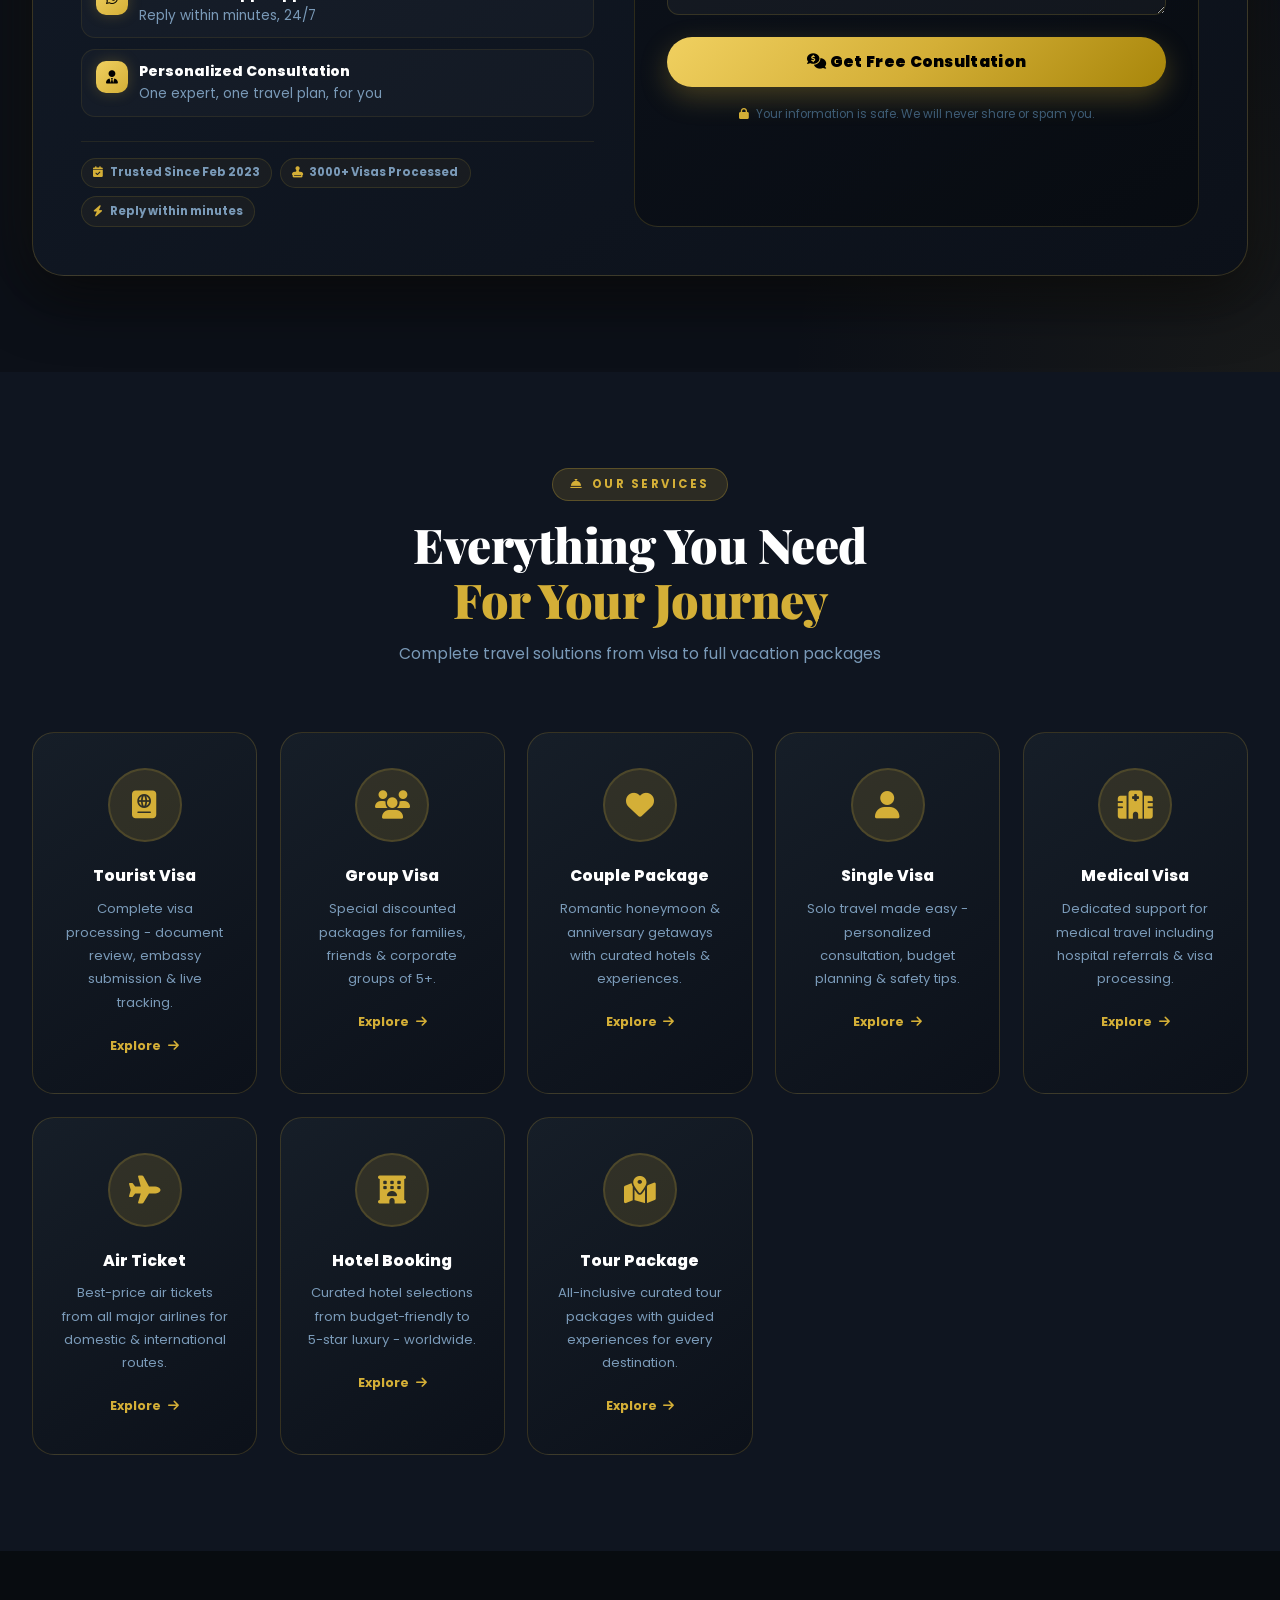
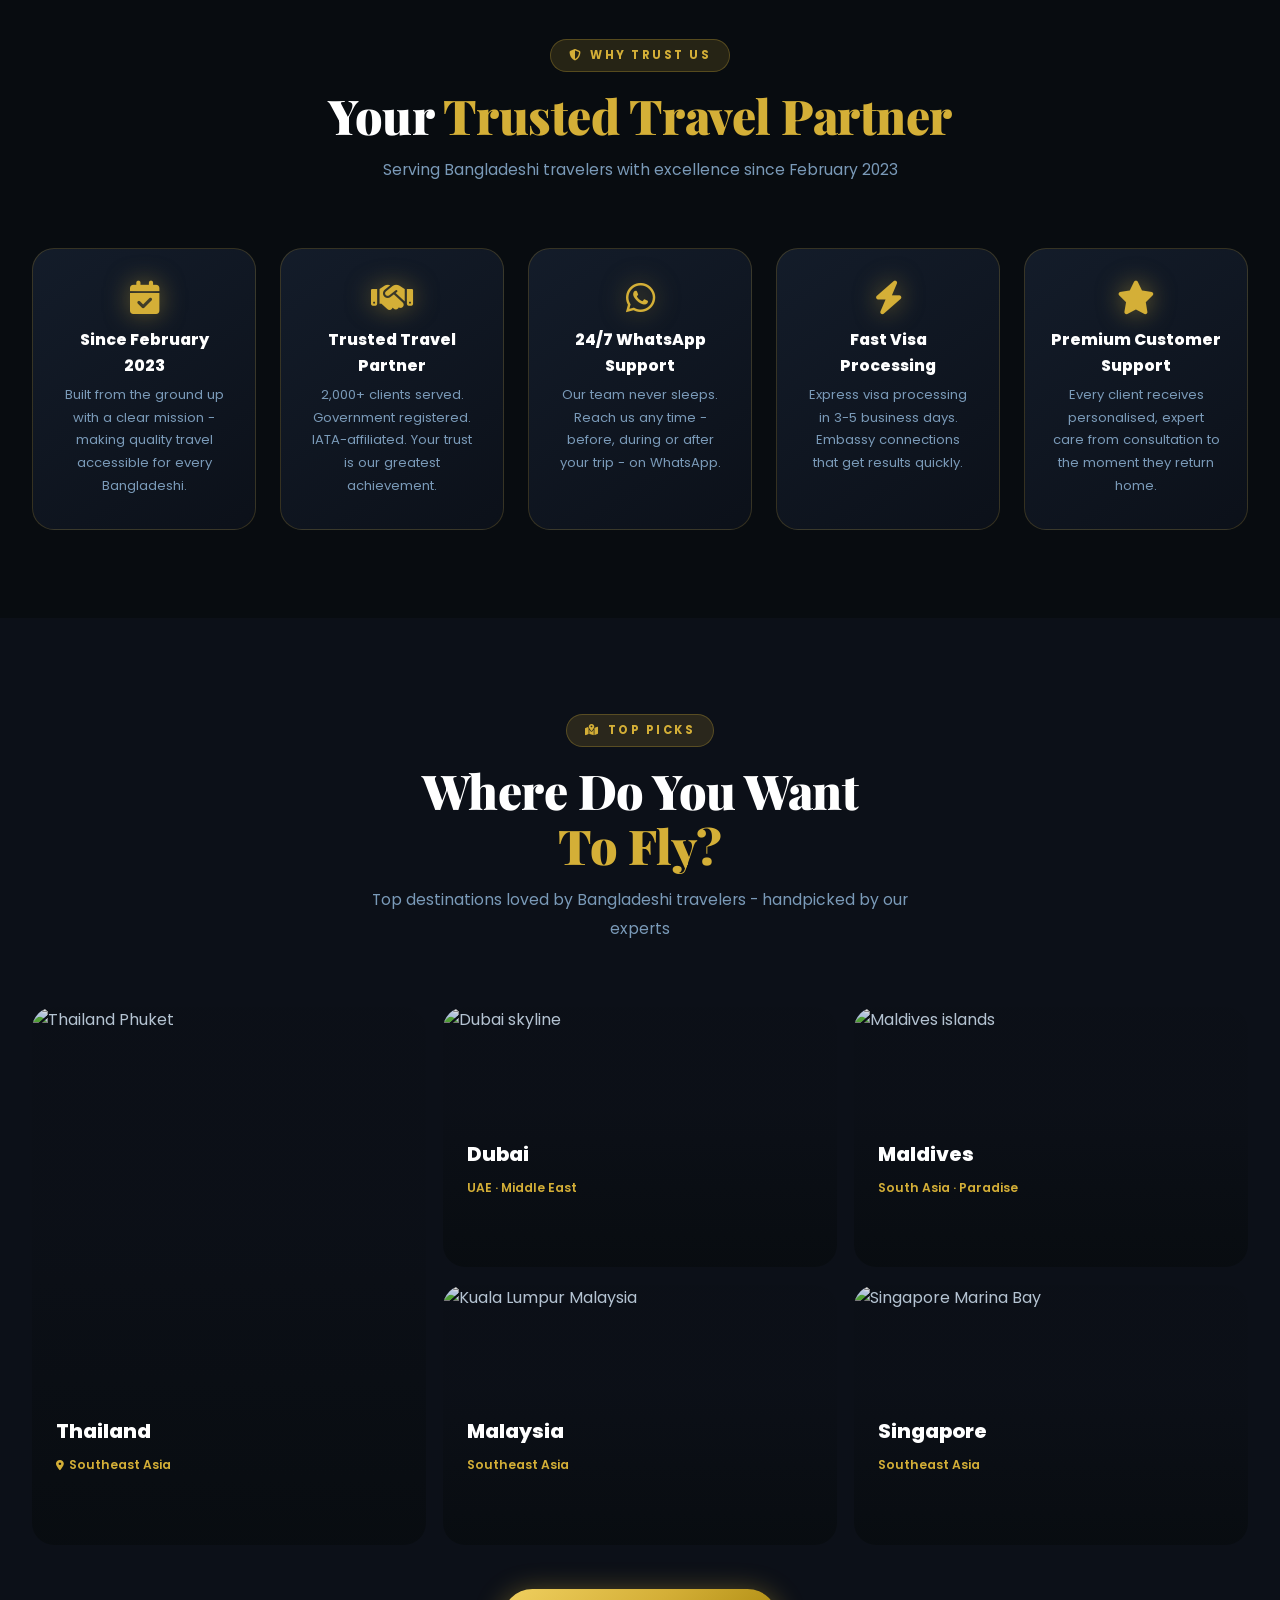
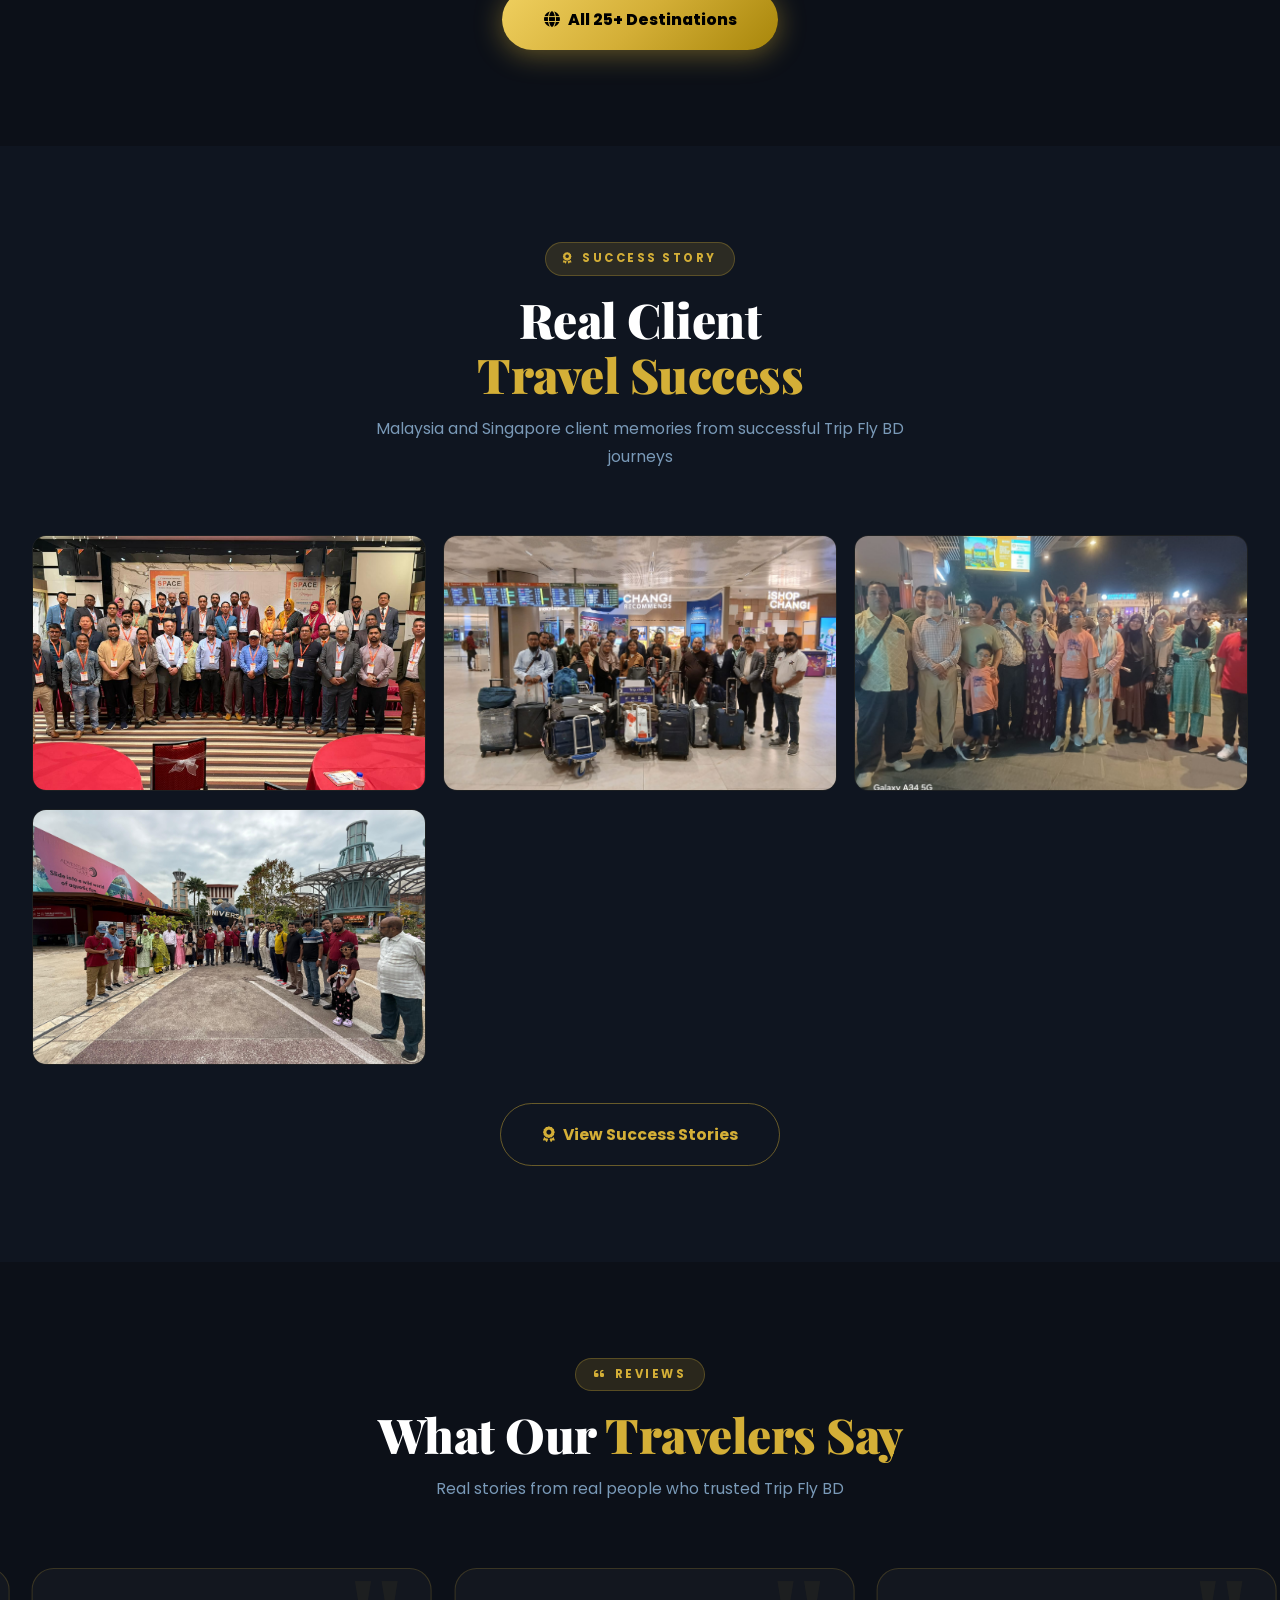
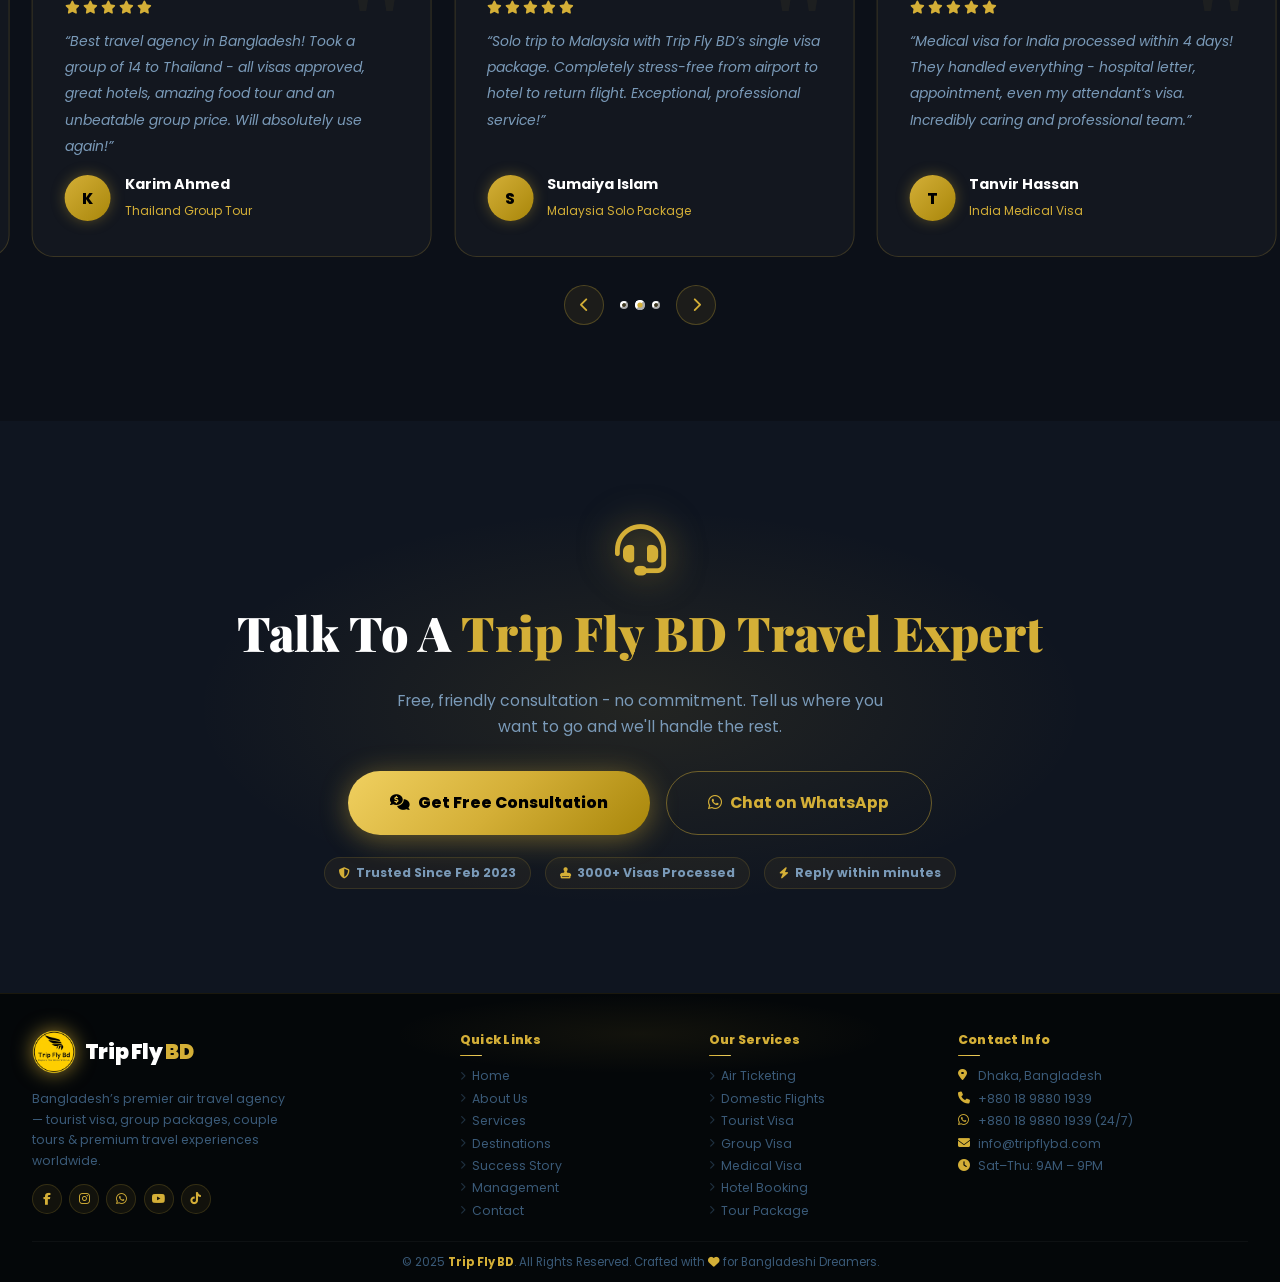
==== commit b0301827: "Updated homepage packages and upcoming luxury tours" ====
--- a/index.html
+++ b/index.html
@@ -216,7 +216,7 @@
     <article class="featured-pkg reveal-up" aria-label="Thailand featured package">
       <div class="fp-img">
         <img
-          src="https://images.unsplash.com/photo-1528181304800-259b08848526?w=900&q=85&fit=crop"
+          src="https://images.unsplash.com/photo-1508009603885-50cf7c579365?w=1100&q=85&fit=crop"
           alt="Bangkok and Pattaya Thailand tour"
           loading="lazy"
         />
@@ -289,7 +289,7 @@
       <!-- Malaysia -->
       <article class="pkg-card reveal-up delay-1" aria-label="Malaysia package">
         <div class="pkg-card-img">
-          <img src="images/Malaysia/Mal1.jpg" alt="Malaysia travel package" loading="lazy"/>
+          <img src="https://images.unsplash.com/photo-1596422846543-75c6fc197f07?w=900&q=85&fit=crop" alt="Malaysia travel package" loading="lazy"/>
           <div class="pkg-card-img-overlay" aria-hidden="true"></div>
           <span class="pkg-badge mid">Mid Premium</span>
           <span class="pkg-flag" aria-hidden="true"><i class="fas fa-globe-asia"></i></span>
@@ -328,7 +328,7 @@
       <!-- Indonesia -->
       <article class="pkg-card reveal-up delay-2" aria-label="Indonesia Bali package">
         <div class="pkg-card-img">
-          <img src="images/Indonesia/Indo1.jpeg" alt="Indonesia Bali package" loading="lazy"/>
+          <img src="https://images.unsplash.com/photo-1537996194471-e657df975ab4?w=900&q=85&fit=crop" alt="Indonesia Bali package" loading="lazy"/>
           <div class="pkg-card-img-overlay" aria-hidden="true"></div>
           <span class="pkg-badge value">Full Package</span>
           <span class="pkg-flag" aria-hidden="true"><i class="fas fa-umbrella-beach"></i></span>
@@ -367,7 +367,7 @@
       <!-- Maldives -->
       <article class="pkg-card reveal-up delay-3" aria-label="Maldives package">
         <div class="pkg-card-img">
-          <img src="images/Maldives/Mald1.jpeg" alt="Maldives beach villa package" loading="lazy"/>
+          <img src="https://images.unsplash.com/photo-1573843981267-be1999ff37cd?w=900&q=85&fit=crop" alt="Maldives beach villa package" loading="lazy"/>
           <div class="pkg-card-img-overlay" aria-hidden="true"></div>
           <span class="pkg-badge lux">Luxury</span>
           <span class="pkg-flag" aria-hidden="true"><i class="fas fa-heart"></i></span>
@@ -406,7 +406,7 @@
       <!-- Singapore -->
       <article class="pkg-card reveal-up delay-1" aria-label="Singapore package">
         <div class="pkg-card-img">
-          <img src="images/Singapore/Sing1.jpg" alt="Singapore city tour package" loading="lazy"/>
+          <img src="https://images.unsplash.com/photo-1525625293386-3f8f99389edd?w=900&q=85&fit=crop" alt="Singapore city tour package" loading="lazy"/>
           <div class="pkg-card-img-overlay" aria-hidden="true"></div>
           <span class="pkg-badge city">City Experience</span>
           <span class="pkg-flag" aria-hidden="true"><i class="fas fa-city"></i></span>
@@ -445,7 +445,7 @@
       <!-- China -->
       <article class="pkg-card reveal-up delay-2" aria-label="China group tour package">
         <div class="pkg-card-img">
-          <img src="https://images.unsplash.com/photo-1508804185872-d7badad00f7d?w=900&q=80&fit=crop" alt="China group tour" loading="lazy"/>
+          <img src="https://images.unsplash.com/photo-1547981609-4b6bfe67ca0b?w=900&q=85&fit=crop" alt="China group tour" loading="lazy"/>
           <div class="pkg-card-img-overlay" aria-hidden="true"></div>
           <span class="pkg-badge group">Group Tour</span>
           <span class="pkg-flag" aria-hidden="true"><i class="fas fa-users"></i></span>
@@ -484,7 +484,7 @@
       <!-- Sri Lanka -->
       <article class="pkg-card reveal-up delay-3" aria-label="Sri Lanka land package">
         <div class="pkg-card-img">
-          <img src="images/Srilanka/Sri1.jpeg" alt="Sri Lanka land package" loading="lazy"/>
+          <img src="https://images.unsplash.com/photo-1588598198321-9735fd52455b?w=900&q=85&fit=crop" alt="Sri Lanka land package" loading="lazy"/>
           <div class="pkg-card-img-overlay" aria-hidden="true"></div>
           <span class="pkg-badge land">Land Package</span>
           <span class="pkg-flag" aria-hidden="true"><i class="fas fa-route"></i></span>
@@ -522,42 +522,135 @@
 
     </div><!-- /.pkg-grid -->
 
-    <div class="upcoming-packages reveal-up" aria-labelledby="upcomingPkgTitle">
-      <div>
-        <span class="section-tag"><i class="fas fa-hourglass-half" aria-hidden="true"></i> Upcoming Packages</span>
-        <h3 id="upcomingPkgTitle">Next Premium Travel Drops</h3>
-      </div>
-      <div class="upcoming-package-list upcoming-package-image-list" role="list">
-        <article class="upcoming-package-card" role="listitem">
-          <img src="https://images.unsplash.com/photo-1512453979798-5ea266f8880c?w=700&q=80&fit=crop" alt="Dubai upcoming package" loading="lazy"/>
-          <div class="upcoming-package-overlay">
-            <span><i class="fas fa-building"></i> Dubai</span>
-            <small>Coming Soon</small>
+    <section class="upcoming-luxury-tours reveal-up" aria-labelledby="upcomingPkgTitle">
+      <div class="upcoming-luxury-head">
+        <span class="section-tag"><i class="fas fa-hourglass-half" aria-hidden="true"></i> Coming Soon</span>
+        <h3 id="upcomingPkgTitle">Upcoming Luxury Tours</h3>
+        <p>Premium international travel experiences launching soon.</p>
+      </div>
+
+      <div class="upcoming-luxury-grid" role="list" aria-label="Upcoming luxury tour cards">
+        <article class="upcoming-luxury-card" role="listitem">
+          <div class="upcoming-luxury-img">
+            <img src="https://images.unsplash.com/photo-1512453979798-5ea266f8880c?w=900&q=85&fit=crop" alt="Dubai luxury escape with Burj Khalifa skyline" loading="lazy"/>
+            <span class="upcoming-luxury-badge">Coming Soon</span>
+          </div>
+          <div class="upcoming-luxury-body">
+            <span class="upcoming-luxury-dest"><i class="fas fa-building" aria-hidden="true"></i> Dubai</span>
+            <h4>Dubai Luxury Escape</h4>
+            <div class="upcoming-luxury-tags">
+              <span>Burj Khalifa</span>
+              <span>Desert Safari</span>
+              <span>Marina Cruise</span>
+            </div>
+            <div class="upcoming-luxury-actions">
+              <a href="https://wa.me/8801898801939?text=Notify%20me%20when%20Dubai%20Luxury%20Escape%20launches" target="_blank" rel="noopener" class="upcoming-notify-btn">
+                <i class="fas fa-bell" aria-hidden="true"></i> Notify Me
+              </a>
+              <a href="https://wa.me/8801898801939?text=I%20want%20updates%20about%20Dubai%20Luxury%20Escape" target="_blank" rel="noopener" class="upcoming-wa-btn" aria-label="Chat on WhatsApp about Dubai Luxury Escape">
+                <i class="fab fa-whatsapp" aria-hidden="true"></i>
+              </a>
+            </div>
           </div>
         </article>
-        <article class="upcoming-package-card" role="listitem">
-          <img src="https://images.unsplash.com/photo-1491557345352-5929e343eb89?w=700&q=80&fit=crop" alt="Europe upcoming package" loading="lazy"/>
-          <div class="upcoming-package-overlay">
-            <span><i class="fas fa-landmark"></i> Europe</span>
-            <small>Coming Soon</small>
+
+        <article class="upcoming-luxury-card" role="listitem">
+          <div class="upcoming-luxury-img">
+            <img src="https://images.unsplash.com/photo-1500534314209-a25ddb2bd429?w=900&q=85&fit=crop" alt="Switzerland alpine mountain tour" loading="lazy"/>
+            <span class="upcoming-luxury-badge">Coming Soon</span>
+          </div>
+          <div class="upcoming-luxury-body">
+            <span class="upcoming-luxury-dest"><i class="fas fa-mountain-sun" aria-hidden="true"></i> Switzerland</span>
+            <h4>Switzerland Alpine Tour</h4>
+            <div class="upcoming-luxury-tags">
+              <span>Zurich</span>
+              <span>Interlaken</span>
+              <span>Lucerne</span>
+            </div>
+            <div class="upcoming-luxury-actions">
+              <a href="https://wa.me/8801898801939?text=Notify%20me%20when%20Switzerland%20Alpine%20Tour%20launches" target="_blank" rel="noopener" class="upcoming-notify-btn">
+                <i class="fas fa-bell" aria-hidden="true"></i> Notify Me
+              </a>
+              <a href="https://wa.me/8801898801939?text=I%20want%20updates%20about%20Switzerland%20Alpine%20Tour" target="_blank" rel="noopener" class="upcoming-wa-btn" aria-label="Chat on WhatsApp about Switzerland Alpine Tour">
+                <i class="fab fa-whatsapp" aria-hidden="true"></i>
+              </a>
+            </div>
           </div>
         </article>
-        <article class="upcoming-package-card" role="listitem">
-          <img src="images/Switzerland/Swz1.jpeg" alt="Switzerland upcoming package" loading="lazy"/>
-          <div class="upcoming-package-overlay">
-            <span><i class="fas fa-mountain-sun"></i> Switzerland</span>
-            <small>Coming Soon</small>
+
+        <article class="upcoming-luxury-card" role="listitem">
+          <div class="upcoming-luxury-img">
+            <img src="https://images.unsplash.com/photo-1491557345352-5929e343eb89?w=900&q=85&fit=crop" alt="Europe multi country luxury tour" loading="lazy"/>
+            <span class="upcoming-luxury-badge">Coming Soon</span>
+          </div>
+          <div class="upcoming-luxury-body">
+            <span class="upcoming-luxury-dest"><i class="fas fa-landmark" aria-hidden="true"></i> Europe</span>
+            <h4>Europe Multi-Country Tour</h4>
+            <div class="upcoming-luxury-tags">
+              <span>France</span>
+              <span>Italy</span>
+              <span>Netherlands</span>
+            </div>
+            <div class="upcoming-luxury-actions">
+              <a href="https://wa.me/8801898801939?text=Notify%20me%20when%20Europe%20Multi-Country%20Tour%20launches" target="_blank" rel="noopener" class="upcoming-notify-btn">
+                <i class="fas fa-bell" aria-hidden="true"></i> Notify Me
+              </a>
+              <a href="https://wa.me/8801898801939?text=I%20want%20updates%20about%20Europe%20Multi-Country%20Tour" target="_blank" rel="noopener" class="upcoming-wa-btn" aria-label="Chat on WhatsApp about Europe Multi-Country Tour">
+                <i class="fab fa-whatsapp" aria-hidden="true"></i>
+              </a>
+            </div>
           </div>
         </article>
-        <article class="upcoming-package-card" role="listitem">
-          <img src="images/USA/Us1.jpeg" alt="USA upcoming package" loading="lazy"/>
-          <div class="upcoming-package-overlay">
-            <span><i class="fas fa-flag"></i> USA</span>
-            <small>Coming Soon</small>
+
+        <article class="upcoming-luxury-card" role="listitem">
+          <div class="upcoming-luxury-img">
+            <img src="https://images.unsplash.com/photo-1485738422979-f5c462d49f74?w=900&q=85&fit=crop" alt="USA dream tour skyline" loading="lazy"/>
+            <span class="upcoming-luxury-badge">Coming Soon</span>
+          </div>
+          <div class="upcoming-luxury-body">
+            <span class="upcoming-luxury-dest"><i class="fas fa-flag-usa" aria-hidden="true"></i> USA</span>
+            <h4>USA Dream Tour</h4>
+            <div class="upcoming-luxury-tags">
+              <span>New York</span>
+              <span>California</span>
+              <span>Las Vegas</span>
+            </div>
+            <div class="upcoming-luxury-actions">
+              <a href="https://wa.me/8801898801939?text=Notify%20me%20when%20USA%20Dream%20Tour%20launches" target="_blank" rel="noopener" class="upcoming-notify-btn">
+                <i class="fas fa-bell" aria-hidden="true"></i> Notify Me
+              </a>
+              <a href="https://wa.me/8801898801939?text=I%20want%20updates%20about%20USA%20Dream%20Tour" target="_blank" rel="noopener" class="upcoming-wa-btn" aria-label="Chat on WhatsApp about USA Dream Tour">
+                <i class="fab fa-whatsapp" aria-hidden="true"></i>
+              </a>
+            </div>
           </div>
         </article>
-      </div>
-    </div>
+
+        <article class="upcoming-luxury-card" role="listitem">
+          <div class="upcoming-luxury-img">
+            <img src="https://images.unsplash.com/photo-1524231757912-21f4fe3a7200?w=900&q=85&fit=crop" alt="Turkey premium Istanbul and Cappadocia tour" loading="lazy"/>
+            <span class="upcoming-luxury-badge">Coming Soon</span>
+          </div>
+          <div class="upcoming-luxury-body">
+            <span class="upcoming-luxury-dest"><i class="fas fa-mosque" aria-hidden="true"></i> Turkey</span>
+            <h4>Turkey Premium Experience</h4>
+            <div class="upcoming-luxury-tags">
+              <span>Istanbul</span>
+              <span>Cappadocia</span>
+              <span>Premium Tour</span>
+            </div>
+            <div class="upcoming-luxury-actions">
+              <a href="https://wa.me/8801898801939?text=Notify%20me%20when%20Turkey%20Premium%20Experience%20launches" target="_blank" rel="noopener" class="upcoming-notify-btn">
+                <i class="fas fa-bell" aria-hidden="true"></i> Notify Me
+              </a>
+              <a href="https://wa.me/8801898801939?text=I%20want%20updates%20about%20Turkey%20Premium%20Experience" target="_blank" rel="noopener" class="upcoming-wa-btn" aria-label="Chat on WhatsApp about Turkey Premium Experience">
+                <i class="fab fa-whatsapp" aria-hidden="true"></i>
+              </a>
+            </div>
+          </div>
+        </article>
+      </div>
+    </section>
 
     <div style="text-align:center; margin-top:clamp(1.8rem,4vw,3rem);">
       <a href="destinations.html" class="btn btn-outline btn-lg">
--- a/css/home.css
+++ b/css/home.css
@@ -1446,3 +1446,330 @@
     scroll-snap-align: start;
   }
 }
+
+/* ============================================================
+   CINEMATIC PACKAGE VISUALS + UPCOMING LUXURY TOURS
+============================================================ */
+.pkg-card-img {
+  height: clamp(178px, 19vw, 225px);
+  background: #05080c;
+}
+
+.pkg-card-img img {
+  filter: brightness(.9) saturate(1.08) contrast(1.03);
+}
+
+.pkg-card:hover .pkg-card-img img {
+  filter: brightness(.78) saturate(1.12) contrast(1.04);
+}
+
+.pkg-card-img-overlay {
+  background:
+    linear-gradient(to top, rgba(5,8,12,.84) 0%, rgba(5,8,12,.22) 54%, rgba(212,175,55,.08) 100%),
+    radial-gradient(circle at 18% 18%, rgba(212,175,55,.14), transparent 34%);
+}
+
+body[data-theme="light"] .pkg-card-img {
+  background: #f8f0df;
+}
+
+body[data-theme="light"] .pkg-card-img img {
+  filter: brightness(.98) saturate(1.02) contrast(.98);
+}
+
+body[data-theme="light"] .pkg-card:hover .pkg-card-img img {
+  filter: brightness(.9) saturate(1.05) contrast(1);
+}
+
+body[data-theme="light"] .pkg-card-img-overlay {
+  background:
+    linear-gradient(to top, rgba(16,32,51,.58) 0%, rgba(16,32,51,.10) 52%, rgba(255,248,235,.10) 100%),
+    radial-gradient(circle at 18% 18%, rgba(212,175,55,.12), transparent 34%);
+}
+
+.upcoming-luxury-tours {
+  margin-top: clamp(2rem, 5vw, 3.5rem);
+  padding: clamp(1.1rem, 3vw, 1.55rem);
+  border: 1px solid rgba(212,175,55,.2);
+  border-radius: var(--radius-lg);
+  background:
+    radial-gradient(circle at 12% 8%, rgba(212,175,55,.16), transparent 34%),
+    linear-gradient(145deg, rgba(255,255,255,.045), rgba(8,12,16,.72));
+  box-shadow: var(--shadow);
+  overflow: hidden;
+}
+
+.upcoming-luxury-head {
+  text-align: center;
+  max-width: 720px;
+  margin: 0 auto clamp(1.2rem, 3vw, 1.7rem);
+}
+
+.upcoming-luxury-head h3 {
+  font-family: var(--font-serif);
+  color: var(--txt-white);
+  font-size: clamp(1.55rem, 3.3vw, 2.25rem);
+  margin: .58rem 0 .42rem;
+}
+
+.upcoming-luxury-head p {
+  color: var(--txt-mid);
+  line-height: 1.7;
+  font-size: clamp(.86rem, 2vw, .95rem);
+}
+
+.upcoming-luxury-grid {
+  display: grid;
+  grid-template-columns: repeat(auto-fit, minmax(min(100%, 218px), 1fr));
+  gap: clamp(.85rem, 2vw, 1rem);
+  align-items: stretch;
+}
+
+.upcoming-luxury-card {
+  position: relative;
+  display: flex;
+  flex-direction: column;
+  min-height: 100%;
+  border: 1px solid rgba(212,175,55,.22);
+  border-radius: 20px;
+  overflow: hidden;
+  background: linear-gradient(145deg, rgba(255,255,255,.06), rgba(8,12,16,.78));
+  box-shadow: 0 18px 44px rgba(0,0,0,.26);
+  isolation: isolate;
+  transition: transform .38s ease, box-shadow .38s ease, border-color .38s ease;
+}
+
+.upcoming-luxury-card::before {
+  content: '';
+  position: absolute;
+  inset: 0;
+  pointer-events: none;
+  background: linear-gradient(110deg, transparent 0%, rgba(255,255,255,.16) 45%, transparent 70%);
+  transform: translateX(-120%);
+  transition: transform .75s ease;
+  z-index: 3;
+}
+
+.upcoming-luxury-card:hover {
+  transform: translateY(-8px);
+  border-color: rgba(212,175,55,.46);
+  box-shadow: 0 24px 58px rgba(0,0,0,.32), 0 0 28px rgba(212,175,55,.12);
+}
+
+.upcoming-luxury-card:hover::before {
+  transform: translateX(120%);
+}
+
+.upcoming-luxury-img {
+  position: relative;
+  height: clamp(156px, 18vw, 205px);
+  overflow: hidden;
+  background: #05080c;
+}
+
+.upcoming-luxury-img::after {
+  content: '';
+  position: absolute;
+  inset: 0;
+  background: linear-gradient(to top, rgba(5,8,12,.72), rgba(5,8,12,.12) 55%, rgba(212,175,55,.08));
+  z-index: 1;
+}
+
+.upcoming-luxury-img img {
+  width: 100%;
+  height: 100%;
+  object-fit: cover;
+  filter: brightness(.84) saturate(1.08);
+  transition: transform .75s ease, filter .38s ease;
+}
+
+.upcoming-luxury-card:hover .upcoming-luxury-img img {
+  transform: scale(1.09);
+  filter: brightness(.76) saturate(1.12);
+}
+
+.upcoming-luxury-badge {
+  position: absolute;
+  top: .85rem;
+  right: .85rem;
+  z-index: 2;
+  display: inline-flex;
+  align-items: center;
+  min-height: 30px;
+  padding: .34rem .74rem;
+  border-radius: 999px;
+  background: linear-gradient(135deg, var(--gold), #f8df77);
+  color: #090b10;
+  font-size: .62rem;
+  font-weight: 950;
+  letter-spacing: 1.15px;
+  text-transform: uppercase;
+  box-shadow: 0 10px 25px rgba(212,175,55,.24);
+}
+
+.upcoming-luxury-body {
+  flex: 1 1 auto;
+  display: flex;
+  flex-direction: column;
+  gap: .78rem;
+  padding: clamp(.95rem, 2.5vw, 1.15rem);
+}
+
+.upcoming-luxury-dest {
+  display: inline-flex;
+  align-items: center;
+  gap: .45rem;
+  color: var(--gold);
+  font-size: .68rem;
+  font-weight: 900;
+  letter-spacing: 1.7px;
+  text-transform: uppercase;
+}
+
+.upcoming-luxury-body h4 {
+  color: var(--txt-white);
+  font-size: clamp(.98rem, 2.2vw, 1.12rem);
+  line-height: 1.18;
+  margin: 0;
+}
+
+.upcoming-luxury-tags {
+  display: flex;
+  flex-wrap: wrap;
+  gap: .38rem;
+}
+
+.upcoming-luxury-tags span {
+  display: inline-flex;
+  align-items: center;
+  min-height: 28px;
+  padding: .25rem .58rem;
+  border-radius: 999px;
+  border: 1px solid rgba(212,175,55,.18);
+  background: rgba(212,175,55,.09);
+  color: var(--txt-mid);
+  font-size: .68rem;
+  font-weight: 750;
+}
+
+.upcoming-luxury-actions {
+  display: flex;
+  align-items: center;
+  gap: .55rem;
+  margin-top: auto;
+  padding-top: .25rem;
+}
+
+.upcoming-notify-btn,
+.upcoming-wa-btn {
+  display: inline-flex;
+  align-items: center;
+  justify-content: center;
+  border-radius: 999px;
+  text-decoration: none;
+  transition: transform .28s ease, box-shadow .28s ease, border-color .28s ease;
+}
+
+.upcoming-notify-btn {
+  flex: 1 1 auto;
+  min-height: 40px;
+  gap: .45rem;
+  padding: .6rem .9rem;
+  background: linear-gradient(135deg, var(--gold), #c79b19);
+  color: #06080c;
+  font-size: .78rem;
+  font-weight: 950;
+  box-shadow: 0 14px 28px rgba(212,175,55,.18);
+}
+
+.upcoming-wa-btn {
+  width: 42px;
+  height: 42px;
+  flex: 0 0 42px;
+  border: 1px solid rgba(34,197,94,.38);
+  background: rgba(34,197,94,.14);
+  color: #22c55e;
+  font-size: 1rem;
+}
+
+.upcoming-notify-btn:hover,
+.upcoming-wa-btn:hover {
+  transform: translateY(-2px);
+}
+
+.upcoming-notify-btn:hover {
+  box-shadow: 0 18px 34px rgba(212,175,55,.26);
+}
+
+.upcoming-wa-btn:hover {
+  box-shadow: 0 14px 28px rgba(34,197,94,.16);
+}
+
+body[data-theme="light"] .upcoming-luxury-tours {
+  background:
+    radial-gradient(circle at 12% 8%, rgba(212,175,55,.18), transparent 36%),
+    linear-gradient(145deg, rgba(255,255,255,.82), rgba(255,248,235,.74));
+  border-color: rgba(168,134,10,.22);
+  box-shadow: var(--light-shadow);
+}
+
+body[data-theme="light"] .upcoming-luxury-head h3,
+body[data-theme="light"] .upcoming-luxury-body h4 {
+  color: #102033;
+}
+
+body[data-theme="light"] .upcoming-luxury-head p,
+body[data-theme="light"] .upcoming-luxury-tags span {
+  color: #52657a;
+}
+
+body[data-theme="light"] .upcoming-luxury-card {
+  background: linear-gradient(145deg, rgba(255,255,255,.78), rgba(255,248,235,.70));
+  border-color: rgba(168,134,10,.22);
+  box-shadow: 0 18px 42px rgba(54,42,15,.12);
+}
+
+body[data-theme="light"] .upcoming-luxury-card:hover {
+  box-shadow: 0 22px 50px rgba(54,42,15,.16), 0 0 26px rgba(212,175,55,.12);
+}
+
+body[data-theme="light"] .upcoming-luxury-img {
+  background: #f8f0df;
+}
+
+body[data-theme="light"] .upcoming-luxury-img::after {
+  background: linear-gradient(to top, rgba(16,32,51,.58), rgba(16,32,51,.10) 55%, rgba(255,248,235,.10));
+}
+
+body[data-theme="light"] .upcoming-luxury-img img {
+  filter: brightness(.96) saturate(1.02);
+}
+
+body[data-theme="light"] .upcoming-luxury-card:hover .upcoming-luxury-img img {
+  filter: brightness(.9) saturate(1.05);
+}
+
+body[data-theme="light"] .upcoming-luxury-tags span {
+  background: rgba(255,255,255,.64);
+  border-color: rgba(168,134,10,.18);
+}
+
+@media (max-width: 980px) {
+  .upcoming-luxury-grid {
+    grid-template-columns: repeat(2, minmax(0, 1fr));
+  }
+}
+
+@media (max-width: 560px) {
+  .upcoming-luxury-tours {
+    padding: 1rem;
+  }
+
+  .upcoming-luxury-grid {
+    grid-template-columns: 1fr;
+  }
+
+  .upcoming-luxury-img {
+    height: 190px;
+  }
+}
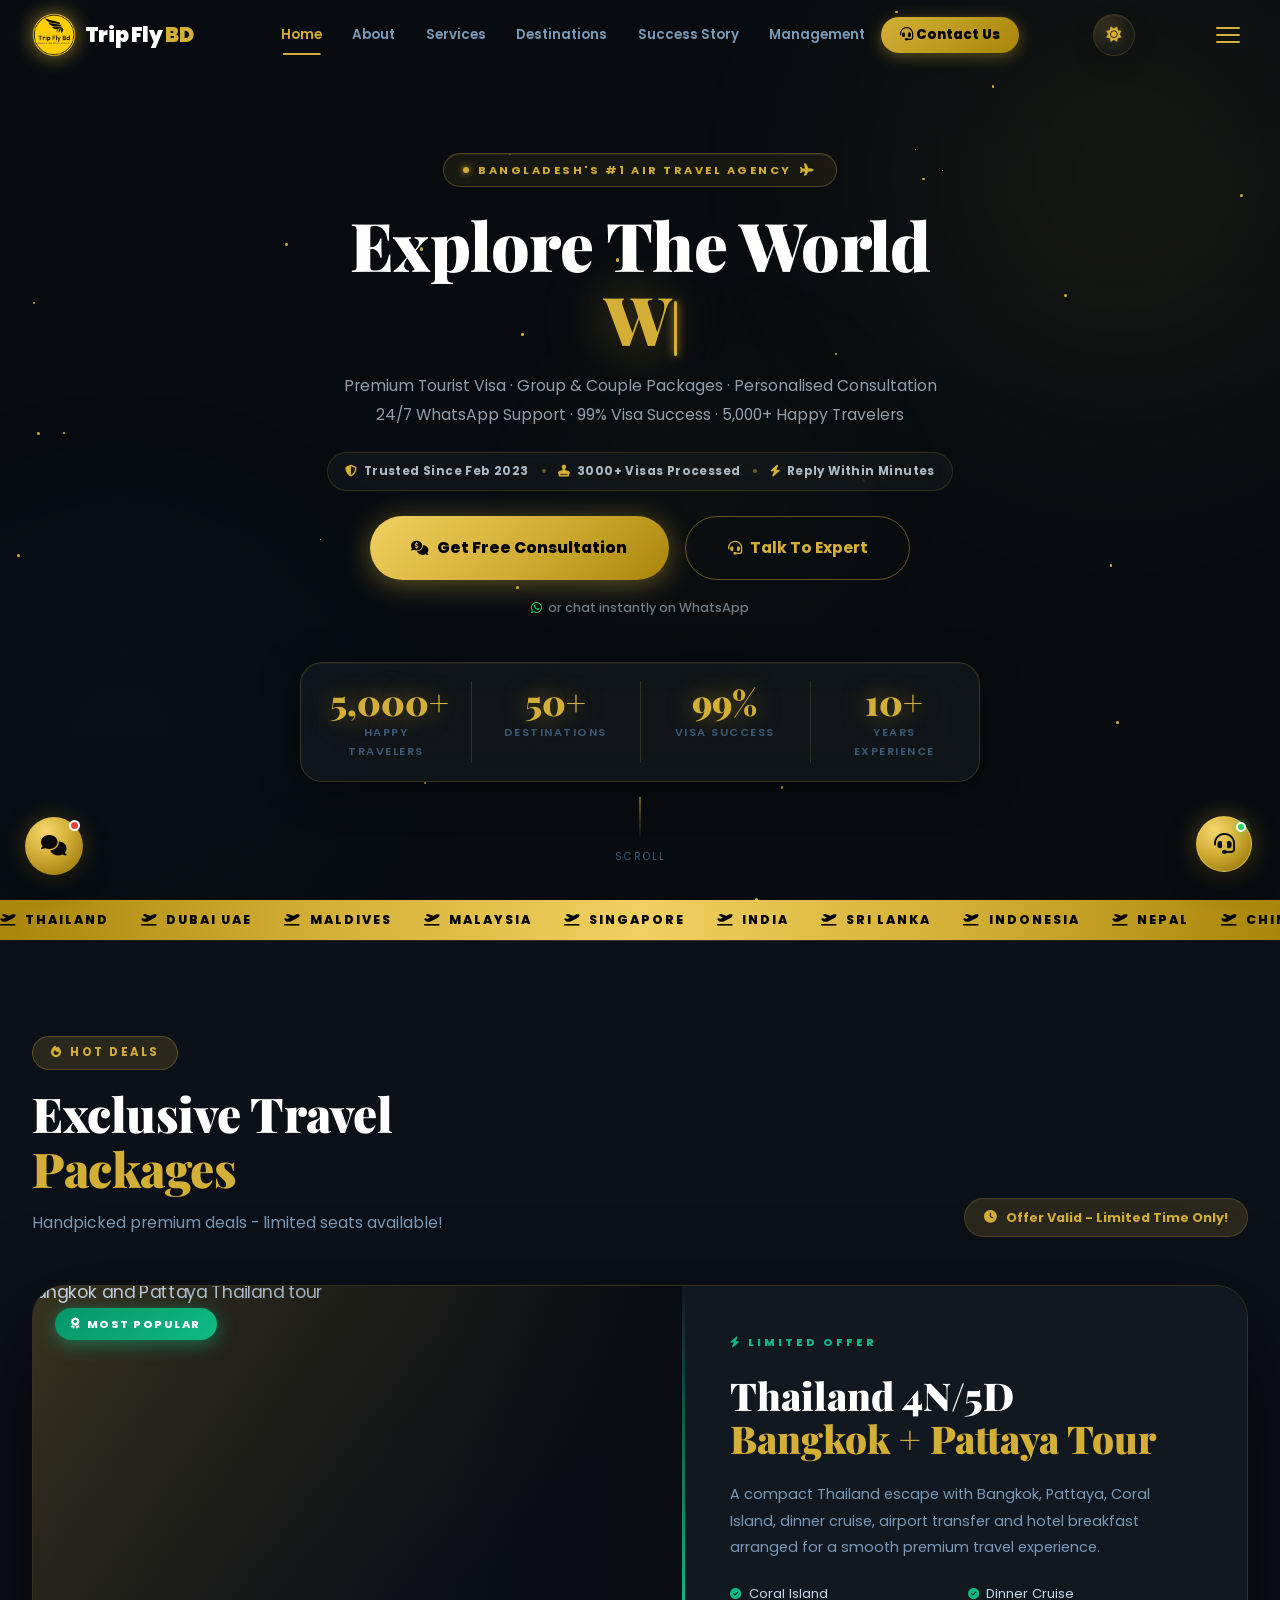
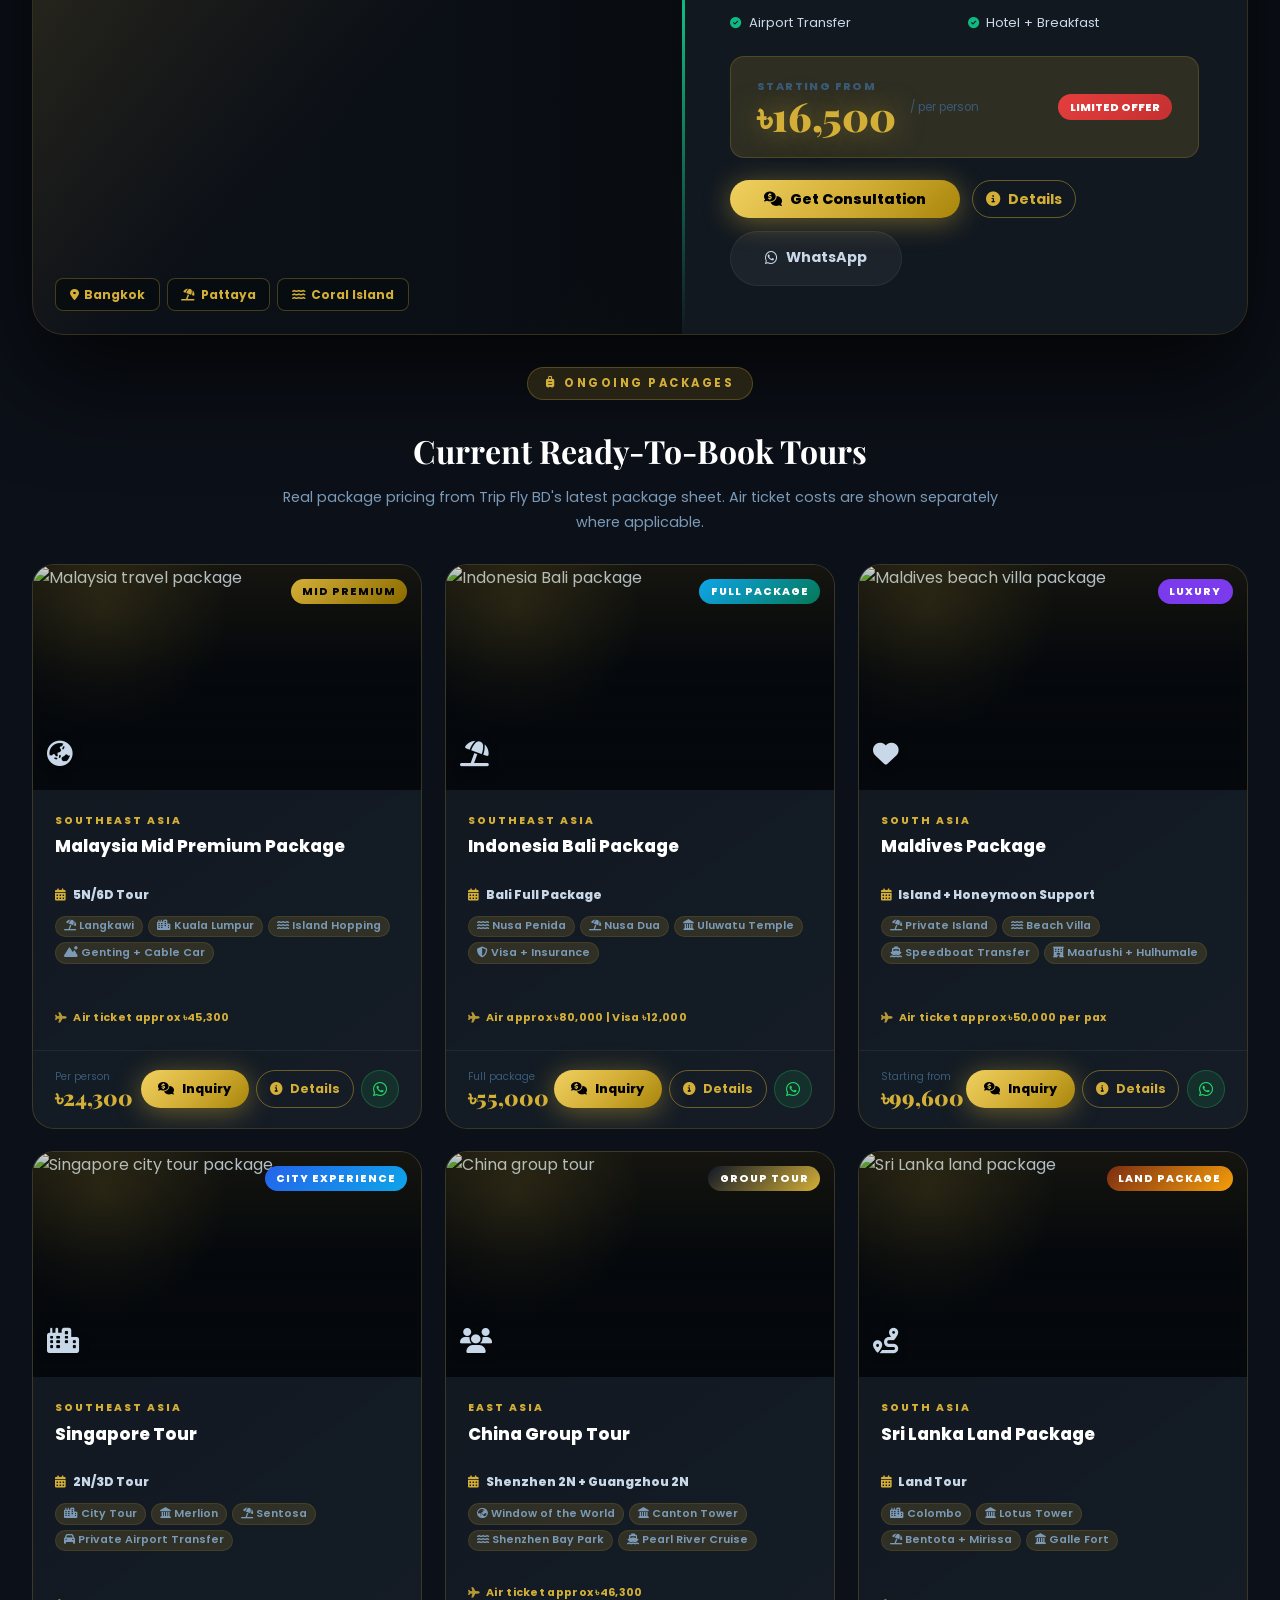
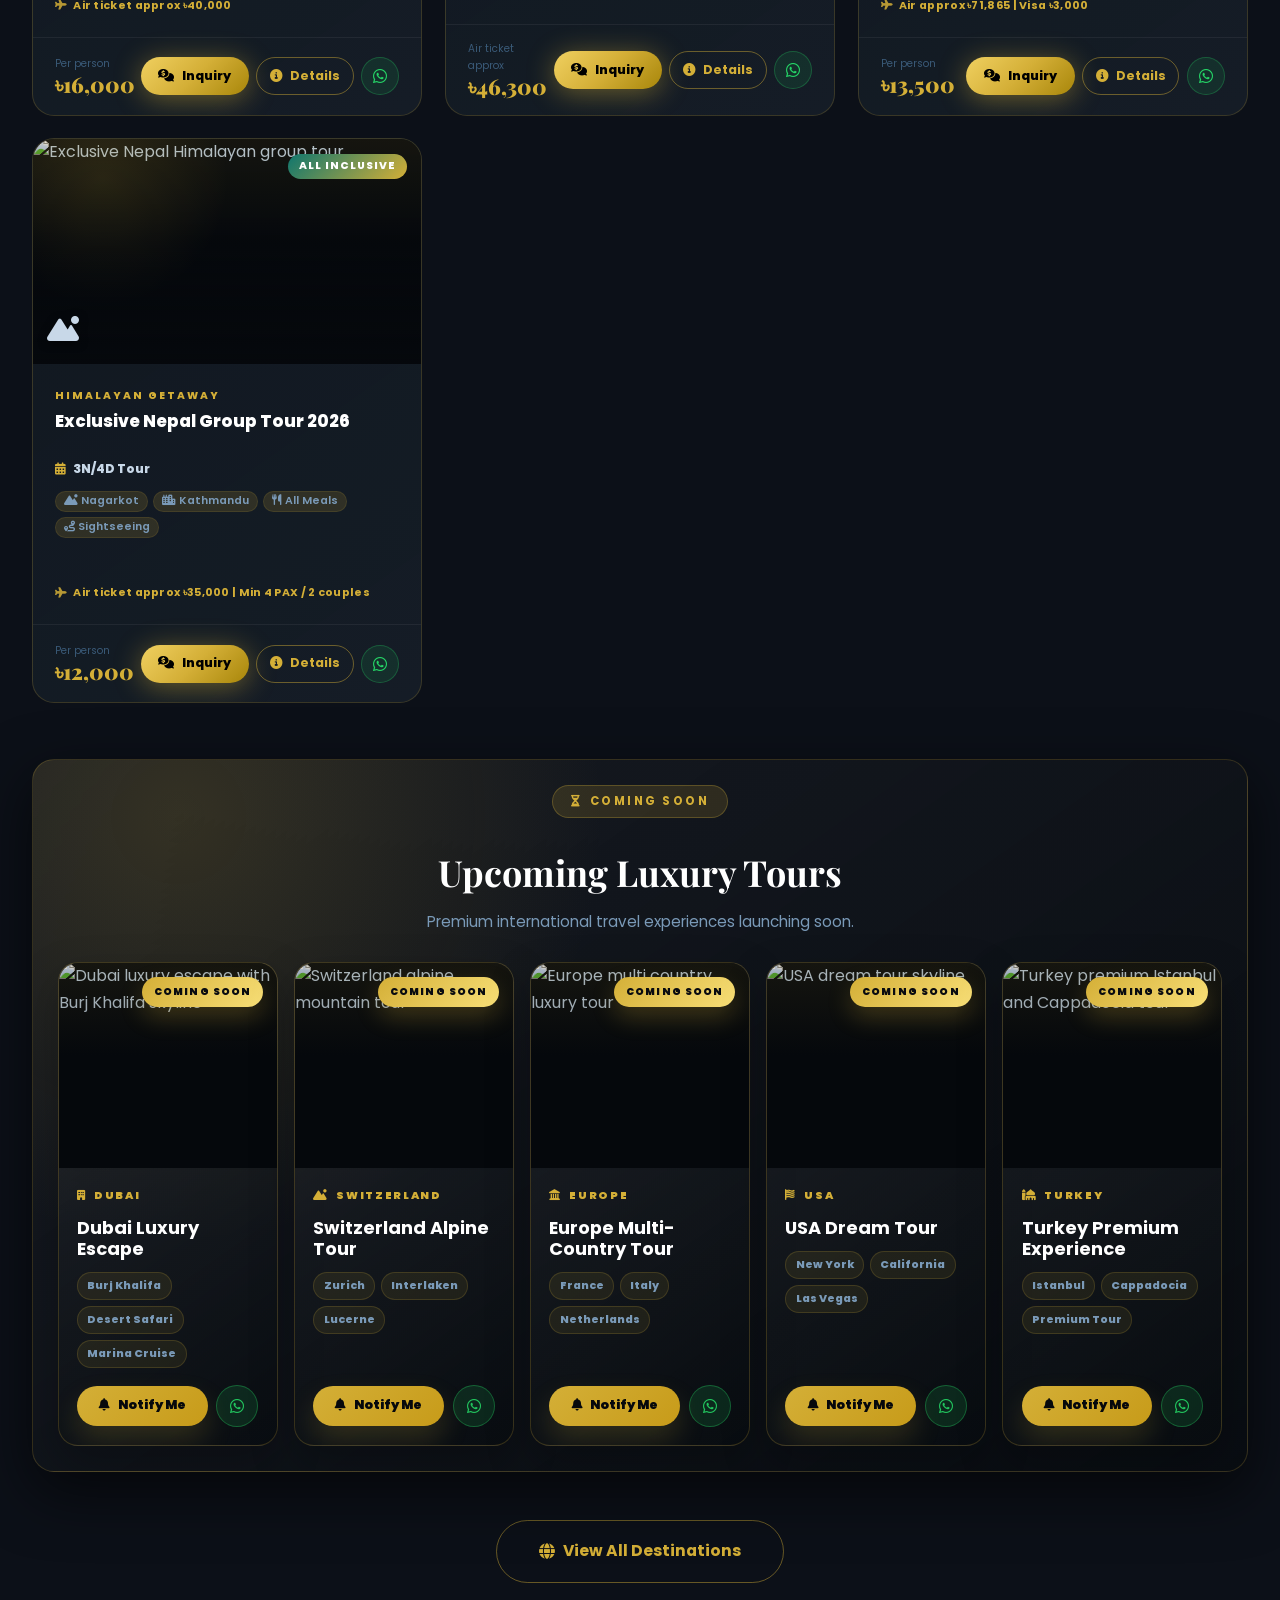
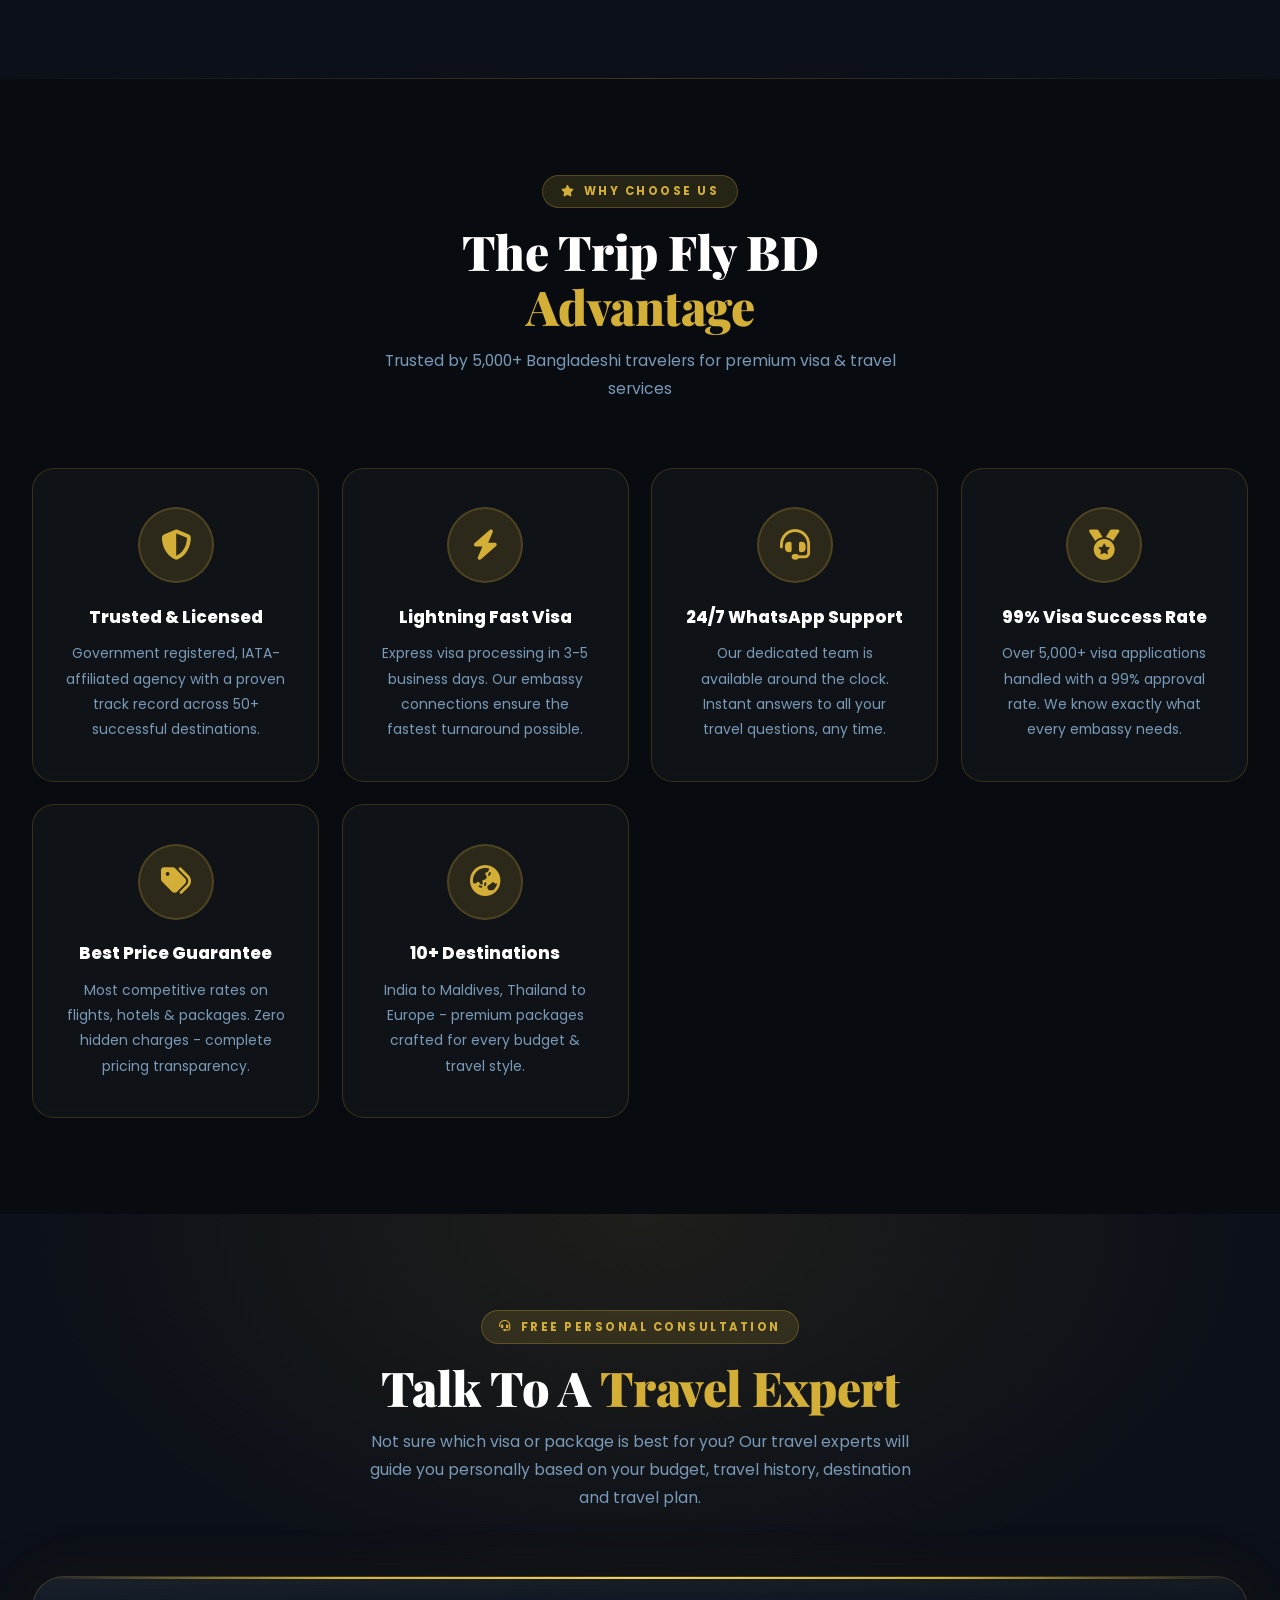
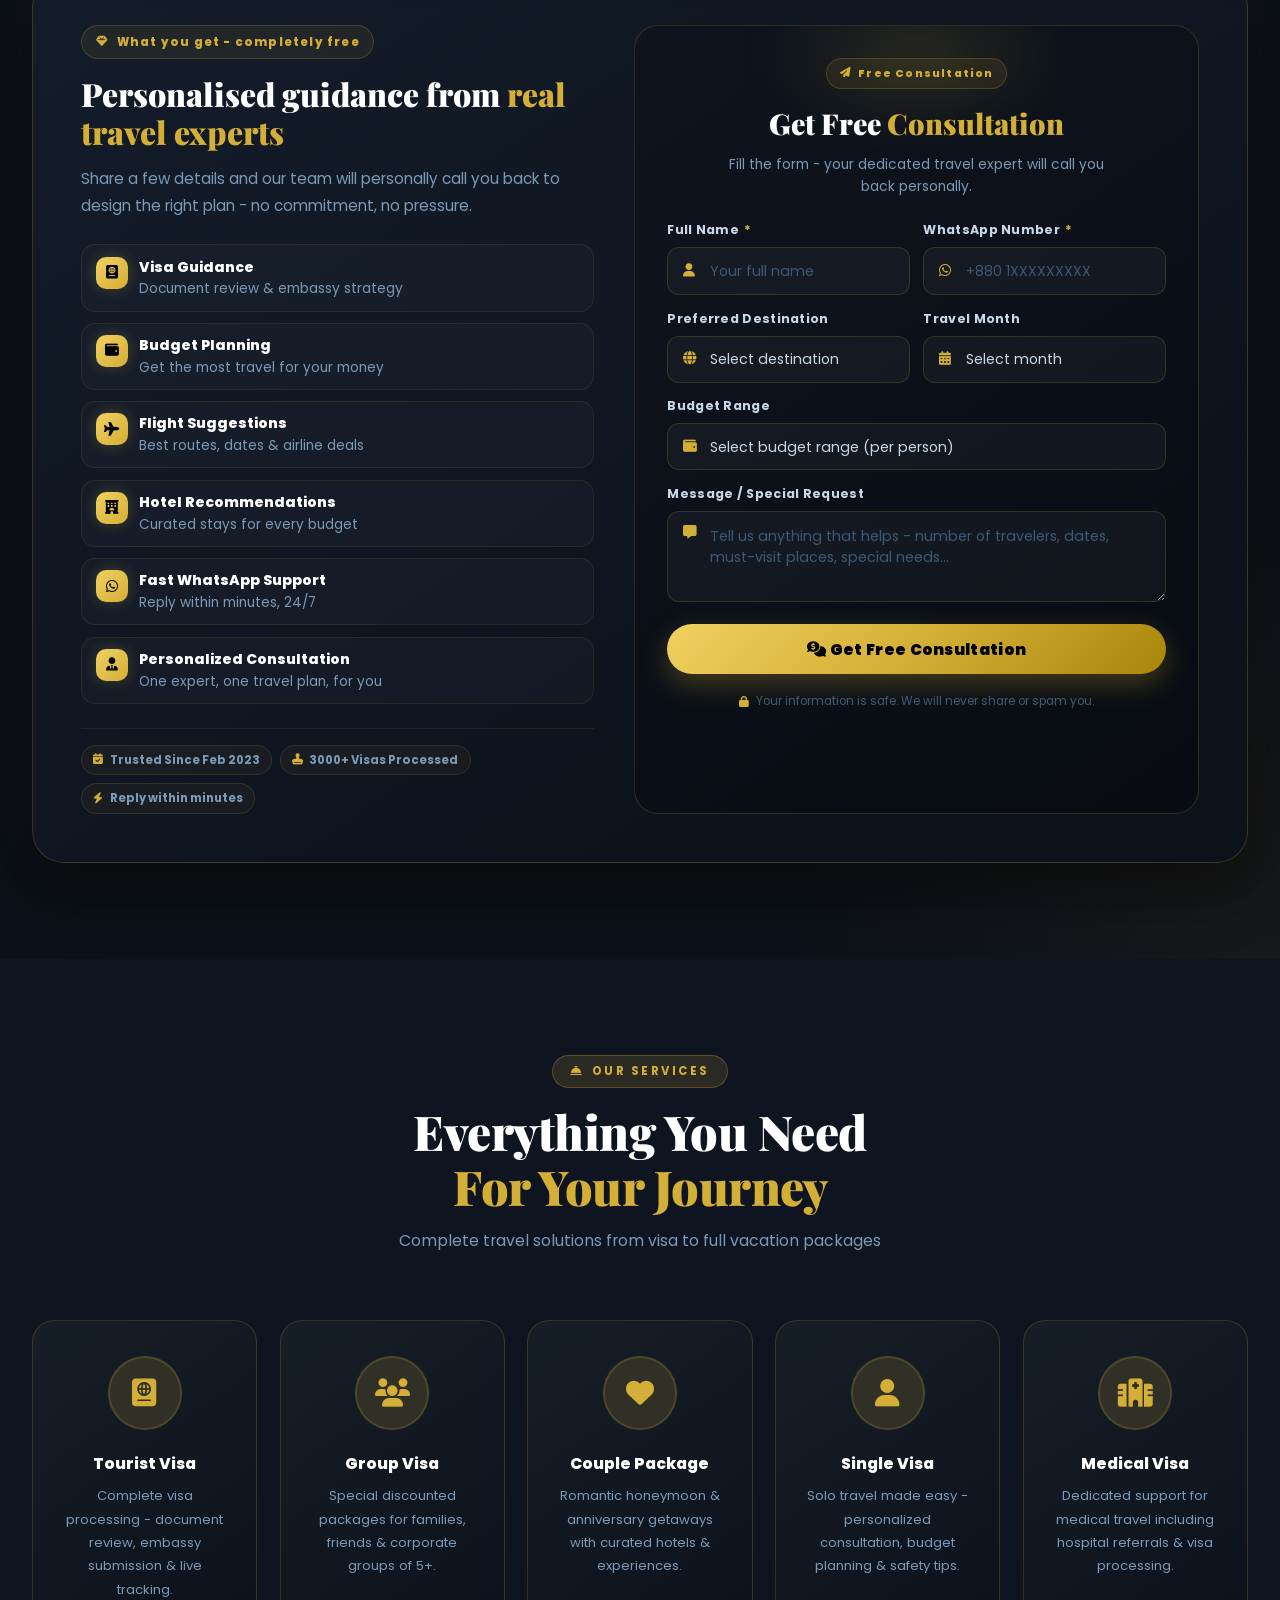
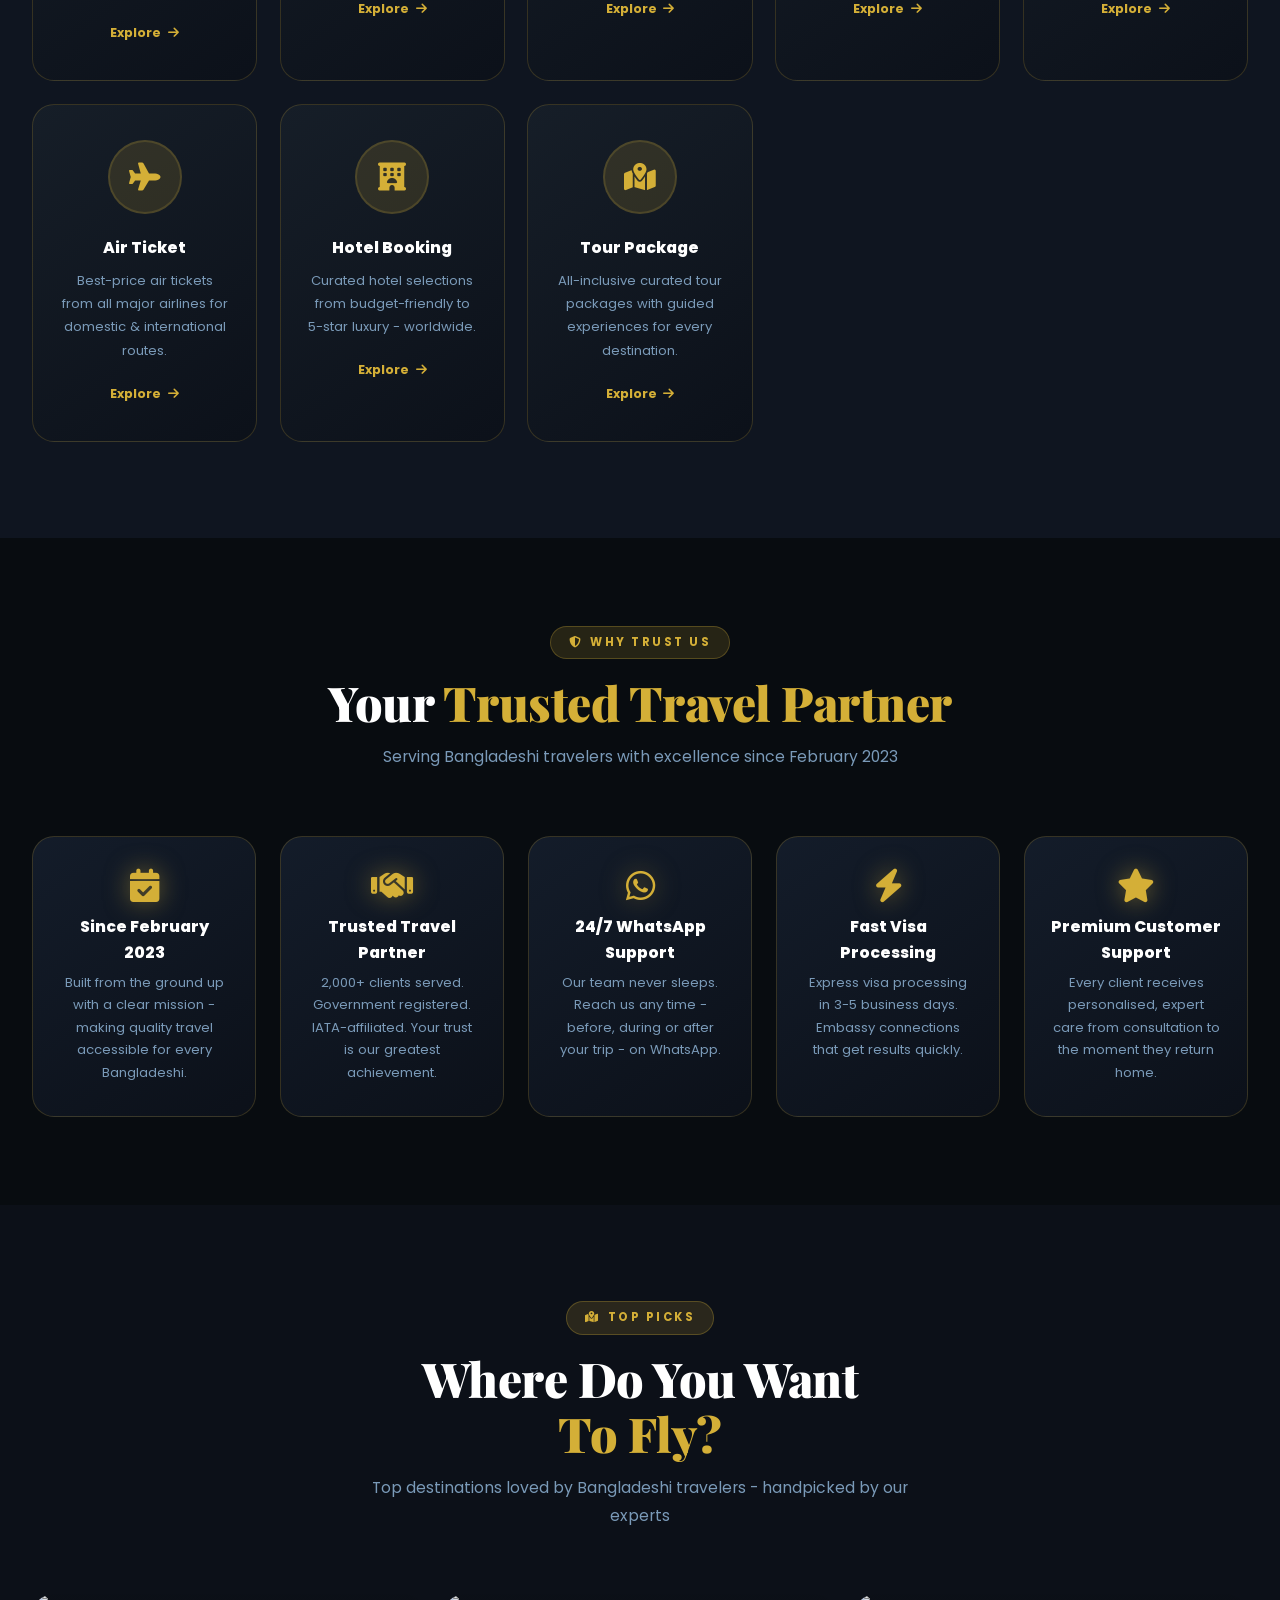
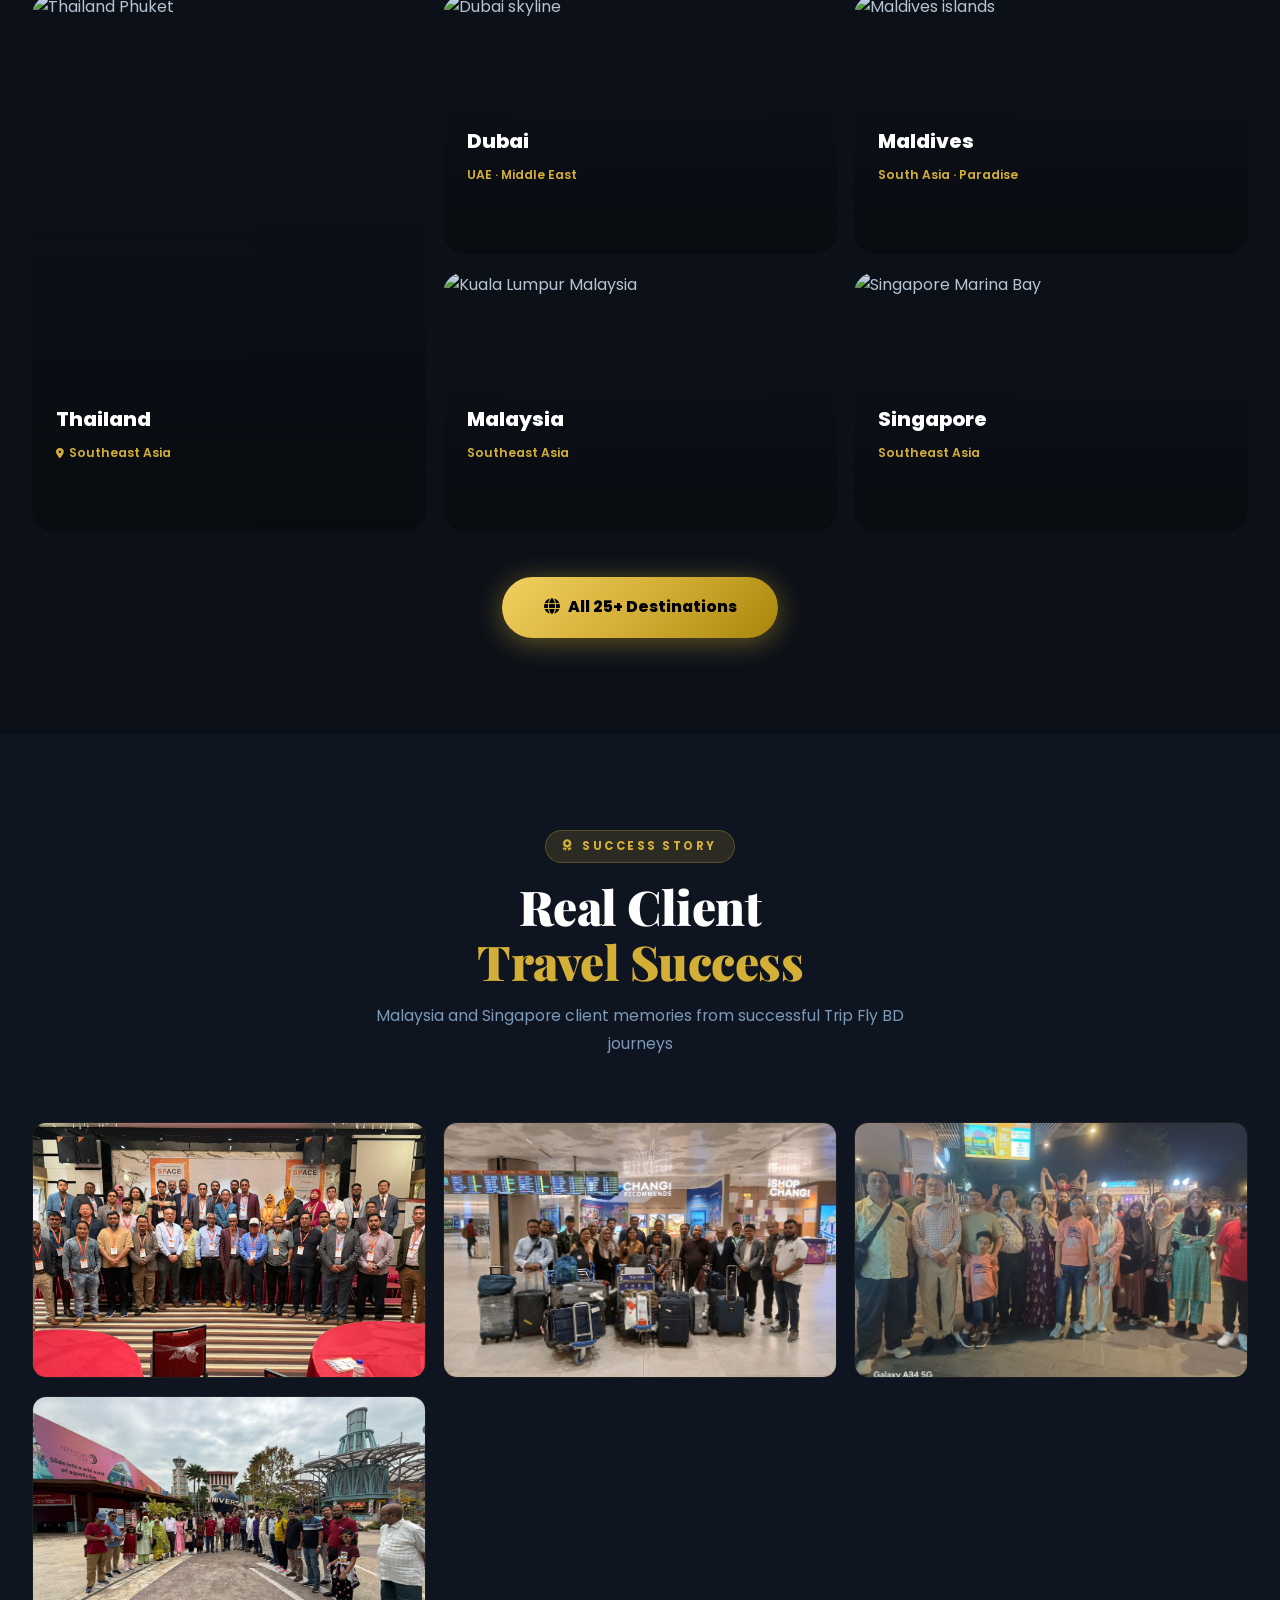
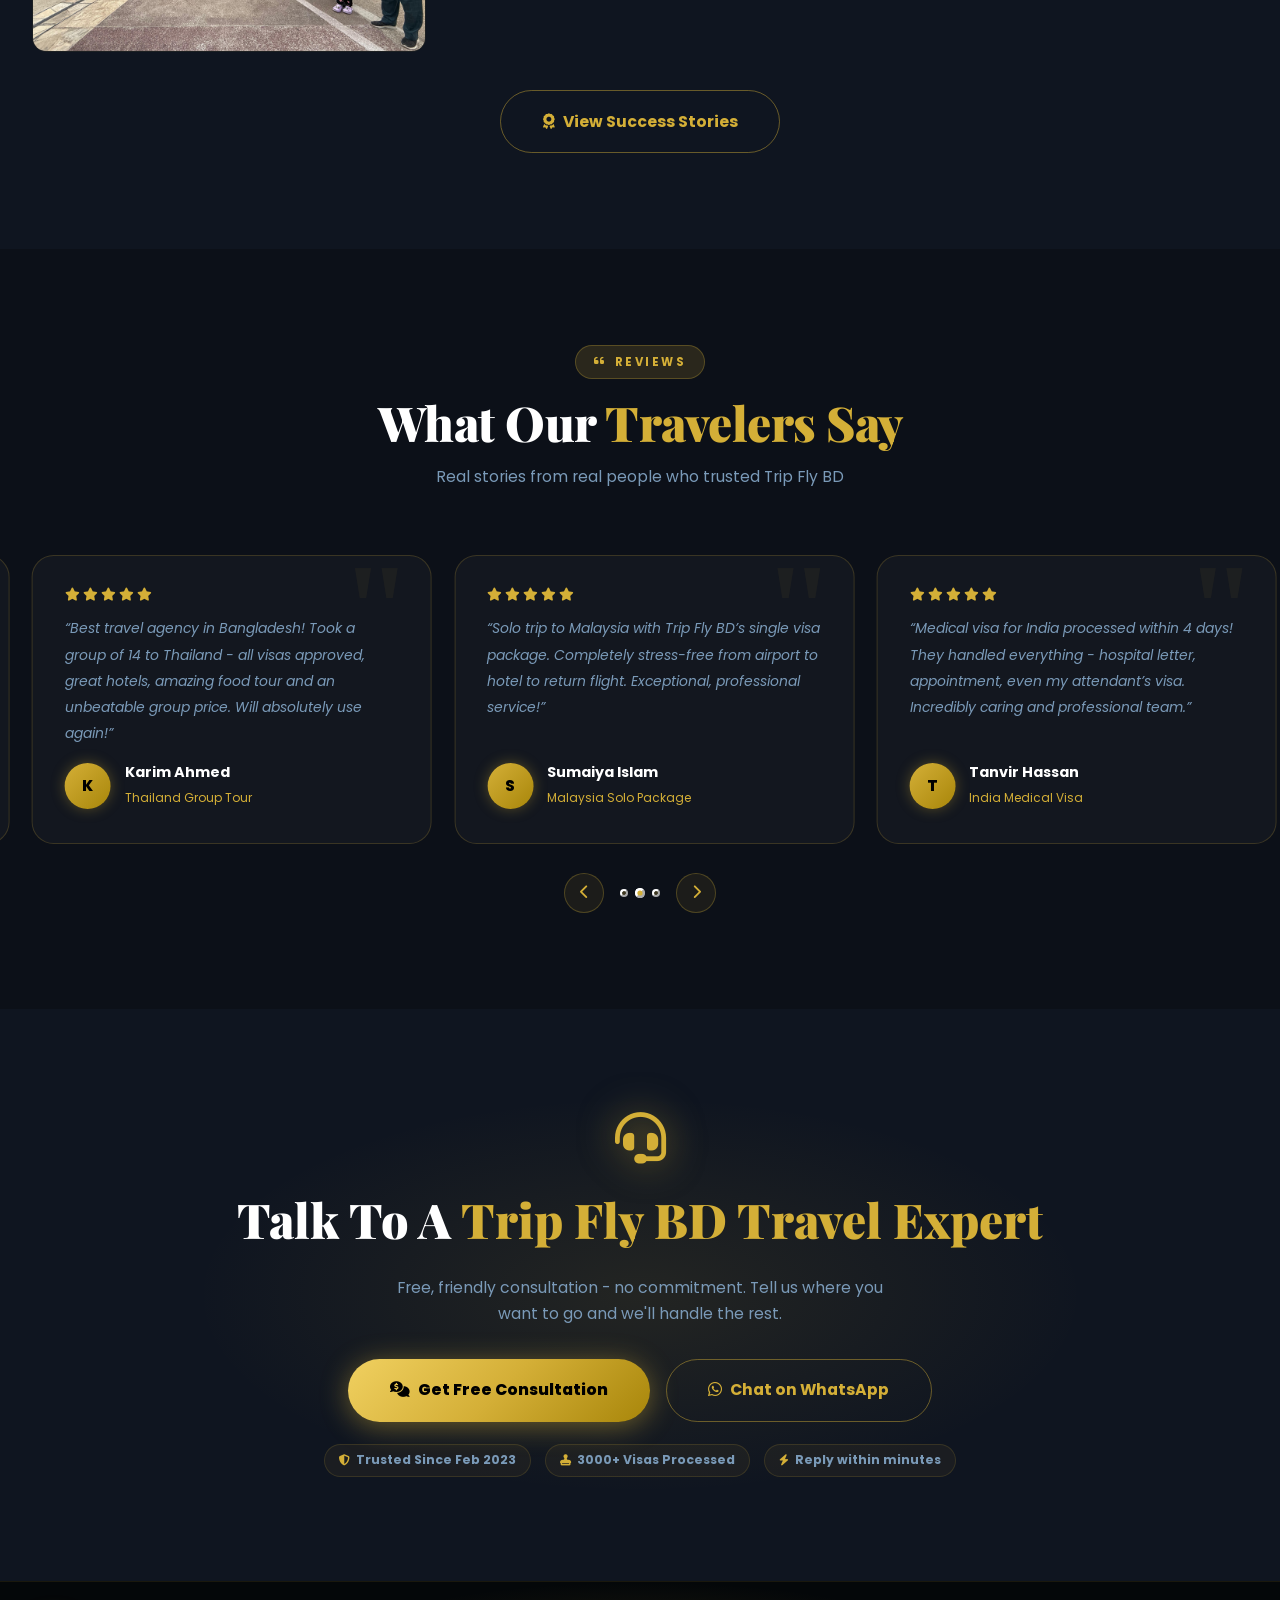
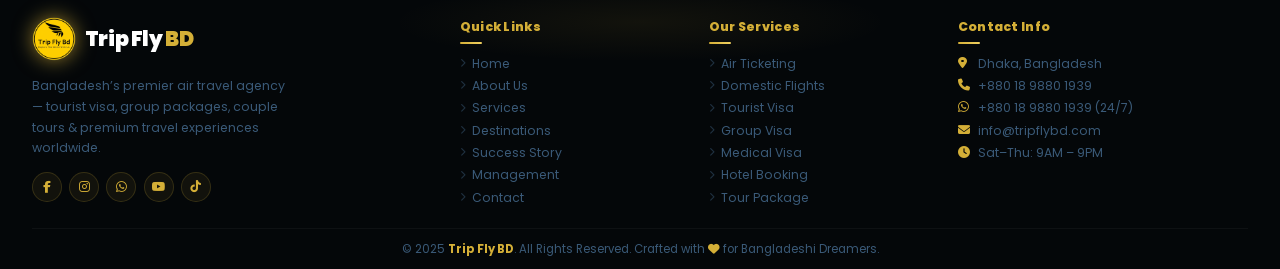
==== commit d6aec8c6: "Final Trip Fly BD Website" ====
--- a/index.html
+++ b/index.html
@@ -520,6 +520,44 @@
         </div>
       </article>
 
+      <!-- Nepal -->
+      <article class="pkg-card reveal-up delay-1" aria-label="Exclusive Nepal group tour 2026">
+        <div class="pkg-card-img">
+          <img src="https://images.unsplash.com/photo-1544735716-392fe2489ffa?w=900&q=85&fit=crop" alt="Exclusive Nepal Himalayan group tour" loading="lazy"/>
+          <div class="pkg-card-img-overlay" aria-hidden="true"></div>
+          <span class="pkg-badge nepal">All Inclusive</span>
+          <span class="pkg-flag" aria-hidden="true"><i class="fas fa-mountain-sun"></i></span>
+        </div>
+        <div class="pkg-card-body">
+          <div class="pkg-country">Himalayan Getaway</div>
+          <div class="pkg-name">Exclusive Nepal Group Tour 2026</div>
+          <div class="pkg-duration"><i class="fas fa-calendar-days"></i> 3N/4D Tour</div>
+          <div class="pkg-tags">
+            <span class="pkg-tag"><i class="fas fa-mountain-sun"></i> Nagarkot</span>
+            <span class="pkg-tag"><i class="fas fa-city"></i> Kathmandu</span>
+            <span class="pkg-tag"><i class="fas fa-utensils"></i> All Meals</span>
+            <span class="pkg-tag"><i class="fas fa-route"></i> Sightseeing</span>
+          </div>
+          <div class="pkg-micro-trust"><i class="fas fa-plane"></i> Air ticket approx &#2547;35,000 | Min 4 PAX / 2 couples</div>
+        </div>
+        <div class="pkg-card-footer">
+          <div class="pkg-price-area">
+            <div class="pkg-price-lbl">Per person</div>
+            <div class="pkg-price">&#2547;12,000</div>
+          </div>
+          <div class="pkg-card-actions">
+            <button type="button" class="btn btn-gold btn-sm pkg-inquiry-btn" data-package="Exclusive Nepal Group Tour 2026" data-destination="Nepal">
+              <i class="fas fa-comments-dollar"></i> Inquiry
+            </button>
+            <button type="button" class="btn btn-outline btn-sm pkg-details-btn" data-pkg-key="nepal" data-package="Exclusive Nepal Group Tour 2026" data-destination="Nepal">
+              <i class="fas fa-circle-info" aria-hidden="true"></i> Details
+            </button>
+            <a href="https://wa.me/8801898801939?text=I%20need%20Exclusive%20Nepal%20Group%20Tour%202026%20info" target="_blank" rel="noopener" class="pkg-wa-icon" aria-label="Chat on WhatsApp about Nepal group tour">
+              <i class="fab fa-whatsapp" aria-hidden="true"></i>
+            </a>
+          </div>
+        </div>
+      </article>
     </div><!-- /.pkg-grid -->
 
     <section class="upcoming-luxury-tours reveal-up" aria-labelledby="upcomingPkgTitle">
--- a/css/home.css
+++ b/css/home.css
@@ -1293,6 +1293,7 @@
 .pkg-badge.value { background: linear-gradient(135deg, #0EA5E9, #047857); color: #fff; }
 .pkg-badge.group { background: linear-gradient(135deg, #111827, #D4AF37); color: #fff; }
 .pkg-badge.land { background: linear-gradient(135deg, #7C2D12, #F59E0B); color: #fff; }
+.pkg-badge.nepal { background: linear-gradient(135deg, #0F766E, #D4AF37); color: #fff; }
 .upcoming-packages {
   display: flex;
   justify-content: space-between;
